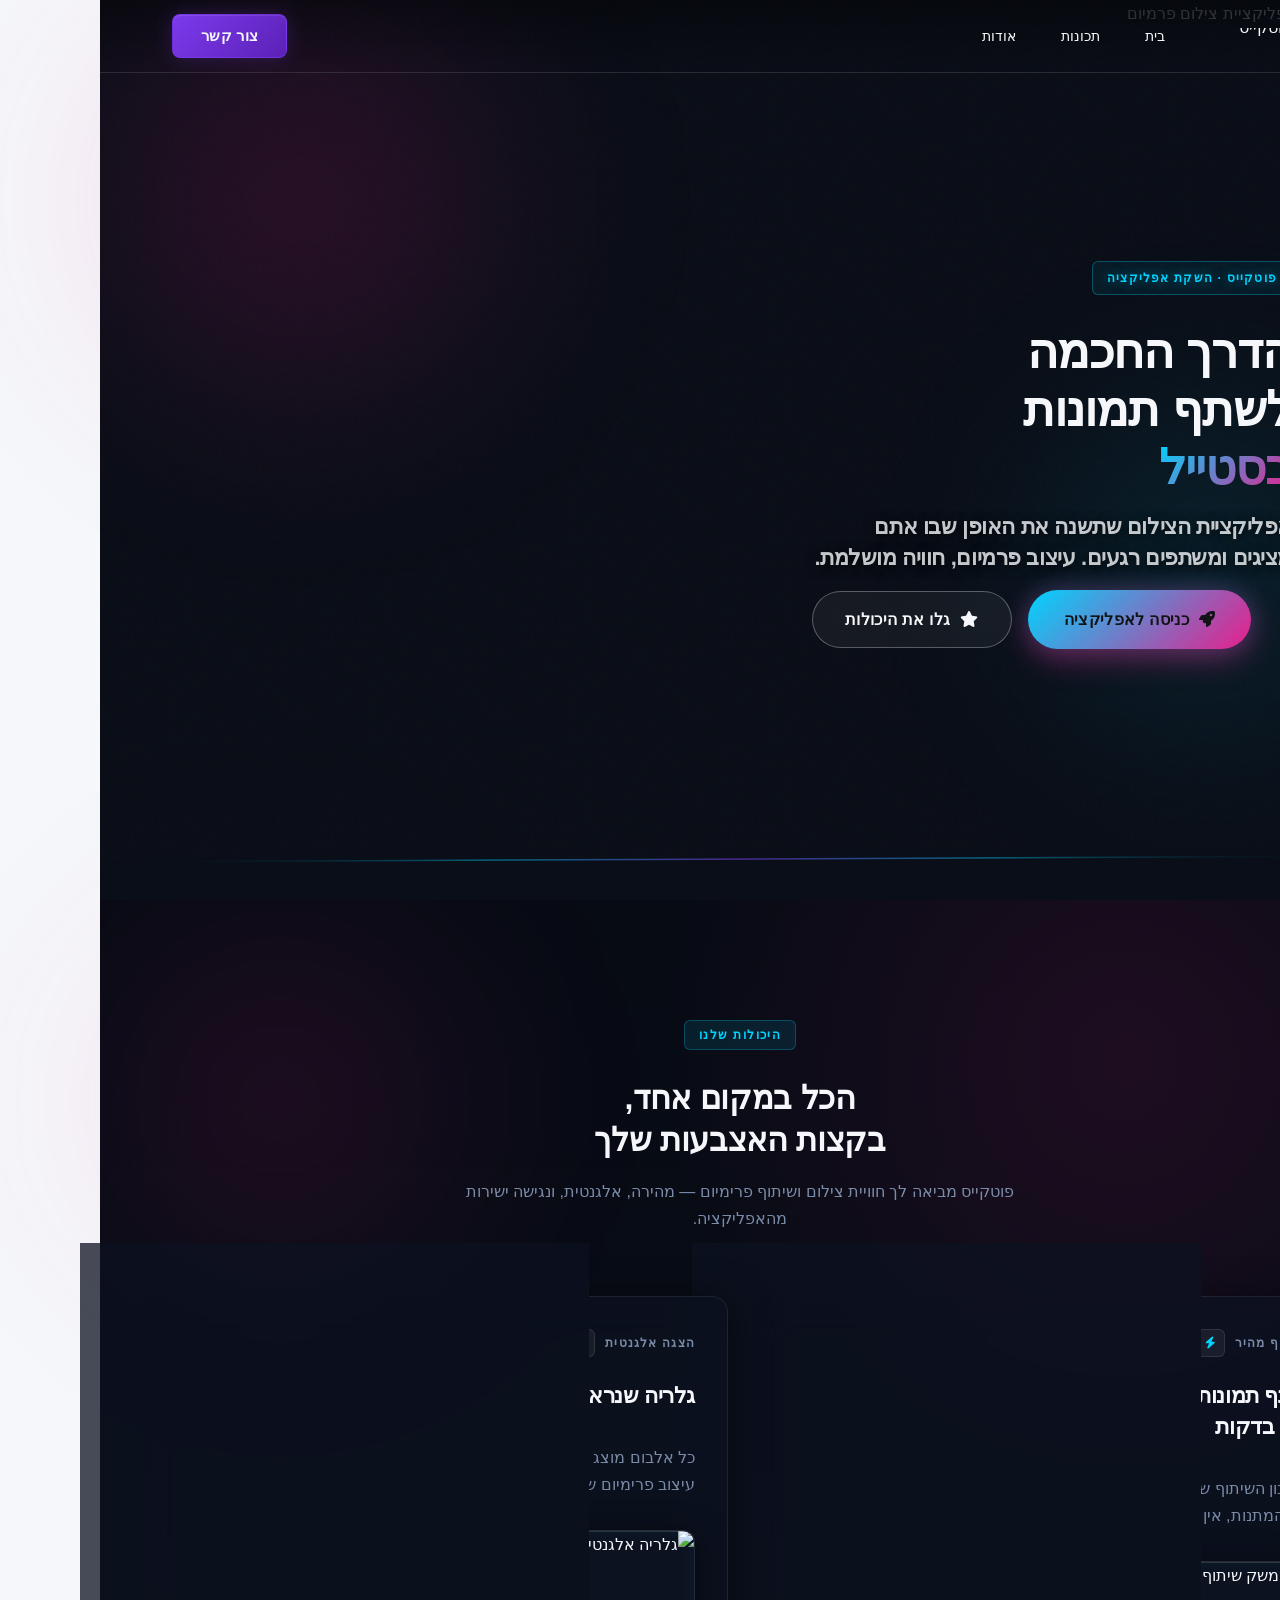
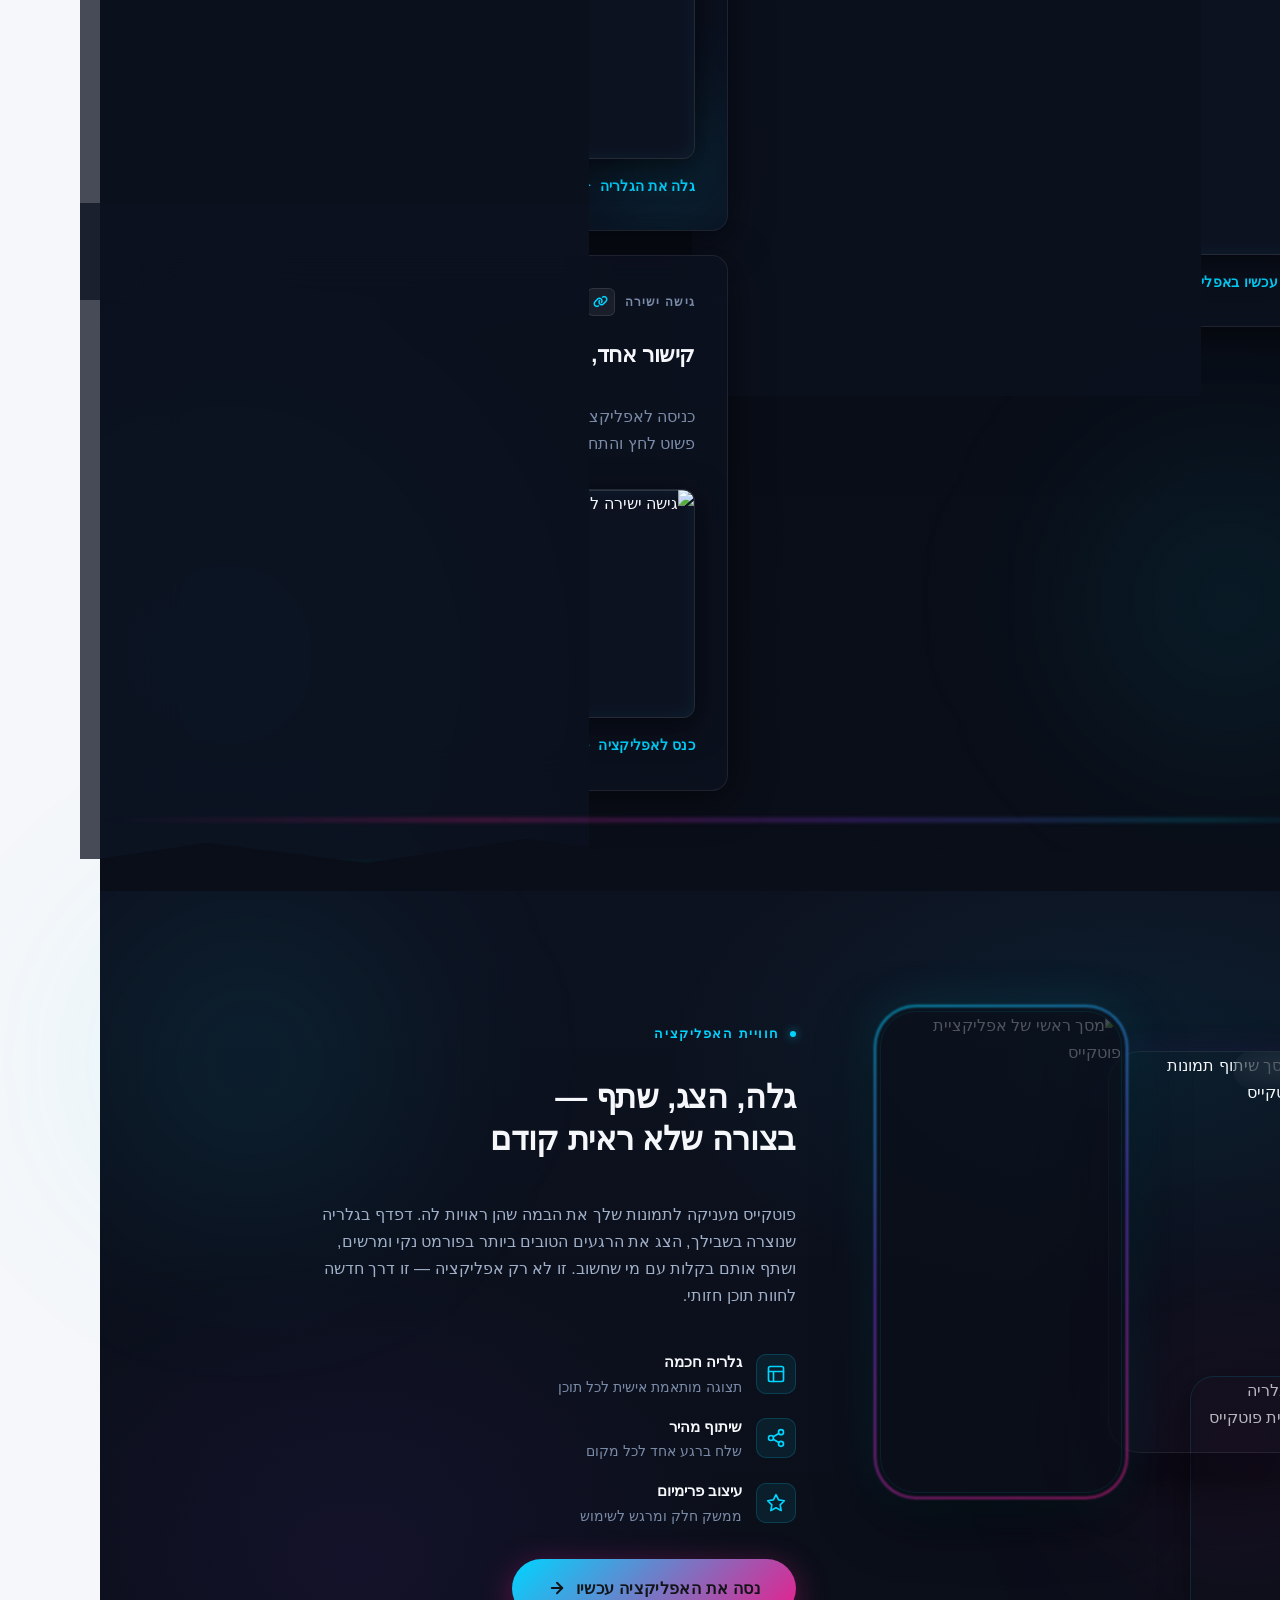
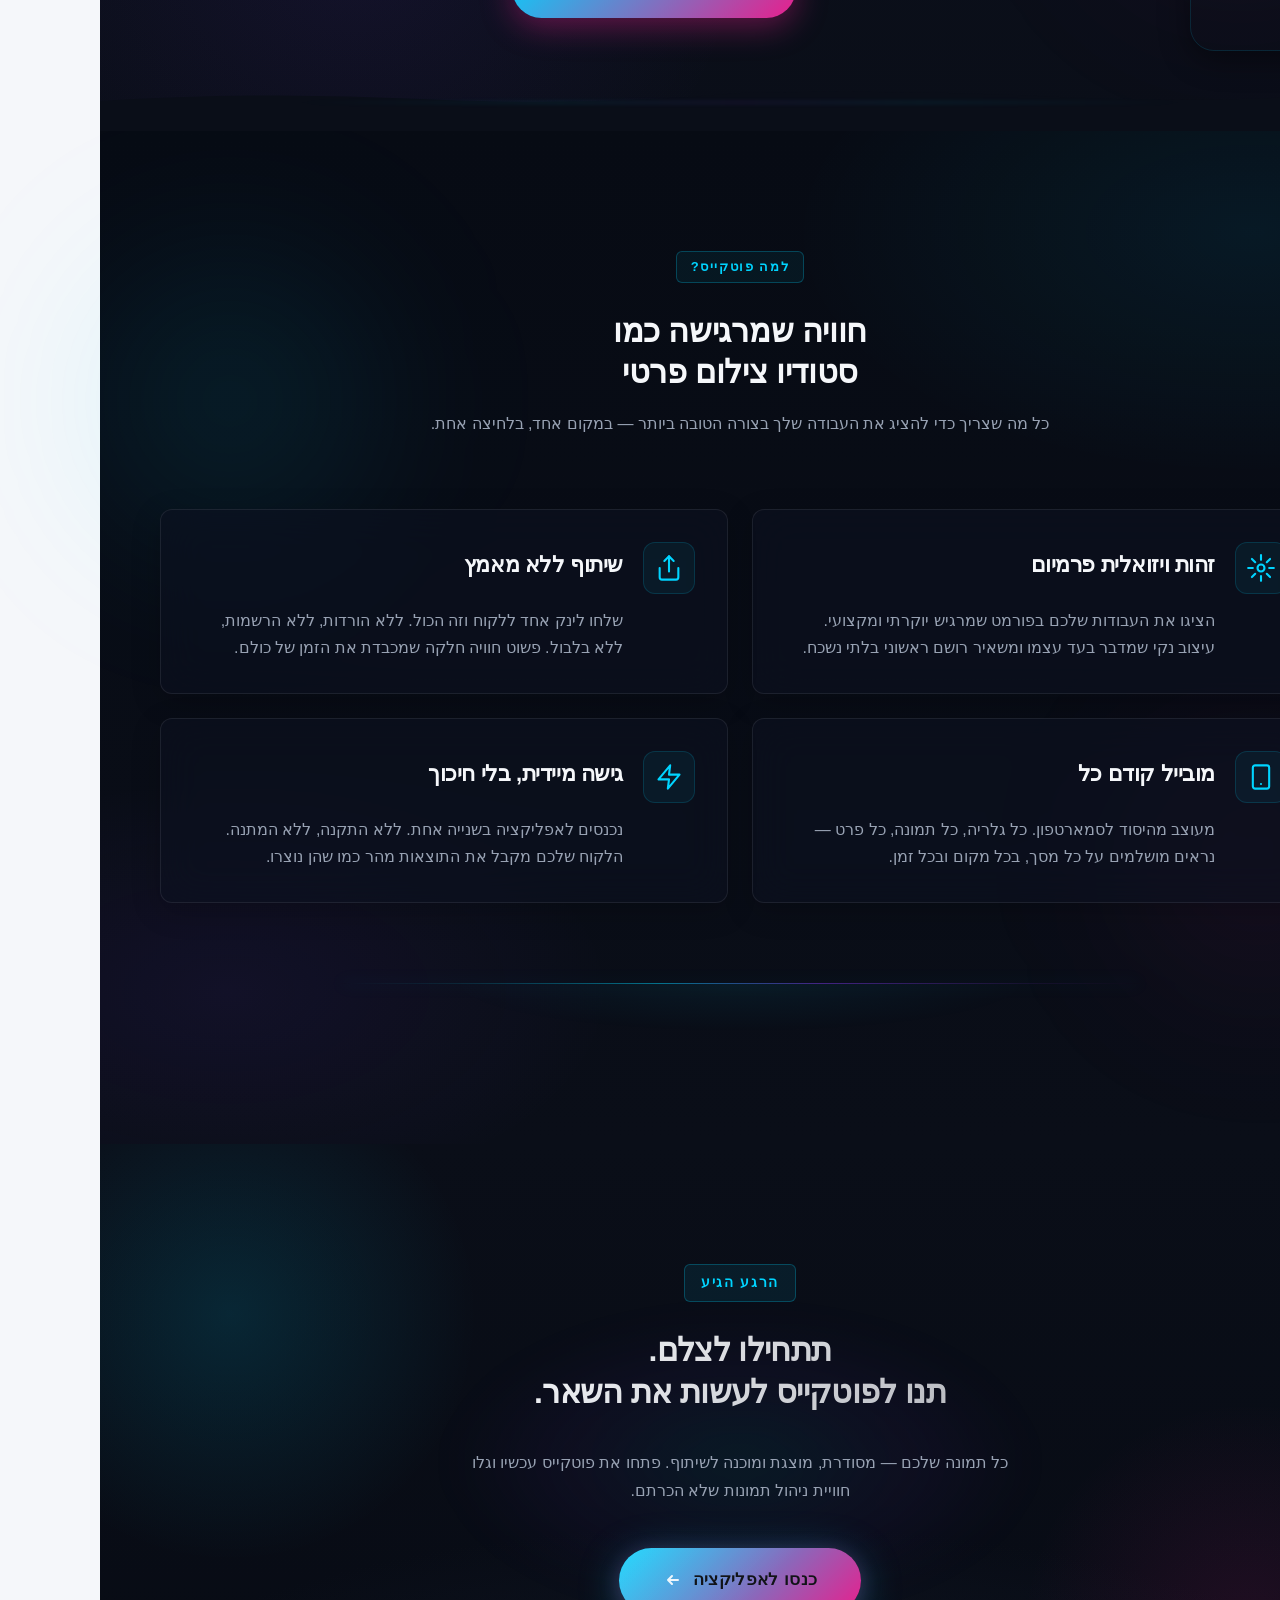
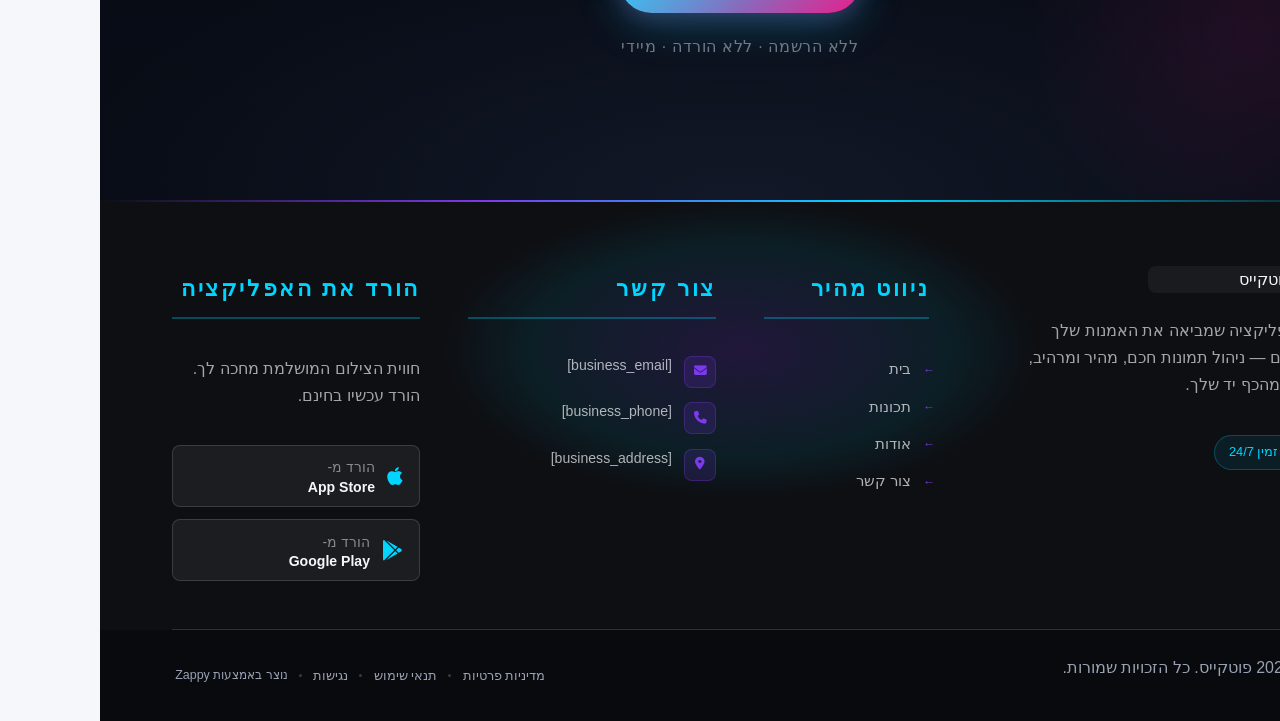
==== public/index.html @ 6f57d6d8 "Background sync: Progressive GitHub Sync" ====
<!doctype html><html dir="rtl" lang="he"><head><meta charset="UTF-8"><meta content="width=device-width,initial-scale=1" name="viewport"><meta content="index, follow" name="robots"><title>mobile application developer — פוטקייס</title><meta content="פוטקייס מובילה את עולם פיתוח אפליקציות מובייל עם פתרונות חדשניים. שירותי פיתוח אפליקציות מקצועיים שיהפכו את החזון שלך למציאות דיגיטלית. נסה עכשיו!" name="description"><meta content="mobile application developer, פיתוח אפליקציות מובייל, שירותי פיתוח אפליקציות, אפליקציה חדשנית" name="keywords"><link href="/assets/favicon.ico" rel="icon" type="image/x-icon"><link href="/assets/favicon-16x16.png" rel="icon" type="image/png" sizes="16x16"><link href="/assets/favicon-32x32.png" rel="icon" type="image/png" sizes="32x32"><link href="/assets/favicon-48x48.png" rel="icon" type="image/png" sizes="48x48"><link href="/assets/favicon-192x192.png" rel="icon" type="image/png" sizes="192x192"><link href="/assets/favicon-512x512.png" rel="icon" type="image/png" sizes="512x512"><link href="/assets/apple-touch-icon.png" rel="apple-touch-icon"><script>!function(){"use strict";var t="604b4be8-721a-44f7-8a83-e5d442569fa3",e="https://api.zappy5.com/api/analytics/track",a=18e5,n=2592e6,o=!0,i=!0,r=!0;var s=function(){var e="zappy_visitor_"+t,a=null;try{if(a=localStorage.getItem(e)){var o=JSON.parse(a),i=Date.now();if(i-o.created<n)return o.lastSeen=i,localStorage.setItem(e,JSON.stringify(o)),o.id}}catch(t){console.warn("Zappy Analytics: LocalStorage not available")}var r="zv_"+Date.now()+"_"+Math.random().toString(36).substr(2,9);try{localStorage.setItem(e,JSON.stringify({id:r,created:Date.now(),lastSeen:Date.now()}))}catch(t){}return r}(),c=function(){var e="zappy_session_"+t,n=null;try{if(n=sessionStorage.getItem(e)){var o=JSON.parse(n),i=Date.now();if(i-o.timestamp<a)return o.timestamp=i,sessionStorage.setItem(e,JSON.stringify(o)),o.id}}catch(t){console.warn("Zappy Analytics: SessionStorage not available")}var r="zs_"+Date.now()+"_"+Math.random().toString(36).substr(2,9);try{sessionStorage.setItem(e,JSON.stringify({id:r,timestamp:Date.now()}))}catch(t){}return r}();function l(a,n){n=n||{};var o={website_id:t,event_type:a,page_path:window.location.pathname,referrer:document.referrer||"direct",visitor_id:s,session_id:c,metadata:n};if(navigator.sendBeacon){var i=new Blob([JSON.stringify(o)],{type:"application/json"});navigator.sendBeacon(e,i)}else fetch(e,{method:"POST",headers:{"Content-Type":"application/json"},body:JSON.stringify(o),keepalive:!0}).catch(function(t){console.warn("Zappy Analytics: Failed to track event",t)})}o&&l("pageview",{title:document.title,url:window.location.href}),i&&document.addEventListener("click",function(t){var e=t.target;if("BUTTON"===e.tagName||e.closest("button")){var a="BUTTON"===e.tagName?e:e.closest("button");l("click",{element:"button",text:a.textContent.trim().substring(0,100),id:a.id||null,class:a.className||null})}else if("A"===e.tagName||e.closest("a")){var n="A"===e.tagName?e:e.closest("a");l("navigation",{element:"link",text:n.textContent.trim().substring(0,100),href:n.href,external:n.hostname!==window.location.hostname})}},!0),r&&document.addEventListener("submit",function(t){var e=t.target;l("form_submit",{form_id:e.id||null,form_name:e.name||null,form_action:e.action||null,form_method:e.method||"GET"})},!0);var d=Date.now();window.addEventListener("beforeunload",function(){l("page_unload",{time_on_page:Math.floor((Date.now()-d)/1e3),page_path:window.location.pathname})}),window.zappyAnalytics={track:l,getVisitorId:function(){return s},getSessionId:function(){return c}}}()</script><meta content="mobile application developer — פוטקייס" property="og:title"><meta content="פוטקייס מובילה את עולם פיתוח אפליקציות מובייל עם פתרונות חדשניים. שירותי פיתוח אפליקציות מקצועיים שיהפכו את החזון שלך למציאות דיגיטלית. נסה עכשיו!" property="og:description"><meta content="summary_large_image" name="twitter:card"><meta content="mobile application developer — פוטקייס" name="twitter:title"><meta content="פוטקייס מובילה את עולם פיתוח אפליקציות מובייל עם פתרונות חדשניים. שירותי פיתוח אפליקציות מקצועיים שיהפכו את החזון שלך למציאות דיגיטלית. נסה עכשיו!" name="twitter:description"><meta content="website" property="og:type"><meta content="he_IL" property="og:locale"><link href="https://cdnjs.cloudflare.com/ajax/libs/font-awesome/6.4.0/css/all.min.css" rel="stylesheet"><style>.skip-link{position:absolute;top:0;left:0;transform:translateY(-200%);padding:12px 18px;background:var(--bg-dark,#1a1a1a);color:var(--text-light,#fff);font-weight:600;border-radius:0 0 8px 0;z-index:10000}.skip-link:focus{transform:none;outline:2px solid var(--ring,#fff);outline-offset:2px}:focus-visible{outline:2px solid var(--ring,currentColor);outline-offset:3px}</style><link href="/assets/favicon.ico" rel="icon" type="image/x-icon"><link href="/assets/favicon-16x16.png" rel="icon" type="image/png" sizes="16x16"><link href="/assets/favicon-32x32.png" rel="icon" type="image/png" sizes="32x32"><link href="/assets/favicon-48x48.png" rel="icon" type="image/png" sizes="48x48"><link href="/assets/favicon-192x192.png" rel="icon" type="image/png" sizes="192x192"><link href="/assets/favicon-512x512.png" rel="icon" type="image/png" sizes="512x512"><link href="/assets/apple-touch-icon.png" rel="apple-touch-icon"><link href="https://cdn.jsdelivr.net/npm/vanilla-cookieconsent@3/dist/cookieconsent.css" rel="stylesheet"><script src="https://cdn.jsdelivr.net/npm/vanilla-cookieconsent@3/dist/cookieconsent.umd.js"></script><script src="https://cdn.jsdelivr.net/gh/mickidum/acc_toolbar/acctoolbar/acctoolbar.min.js"></script><link href="/styles.css" rel="stylesheet"><style id="zappy-dropdown-submenu-styles">#navMenu li:has(.sub-menu),.nav-menu li:has(.sub-menu),.navbar li:has(.sub-menu),nav li:has(.sub-menu){position:relative}#navMenu .sub-menu,.nav-menu .sub-menu,.navbar .sub-menu,nav .sub-menu{display:block!important;position:absolute!important;top:100%;left:0;min-width:220px;background:#fff;border-radius:8px;box-shadow:0 8px 25px rgba(0,0,0,.15);padding:8px 0;opacity:0;visibility:hidden;transform:translateY(10px);transition:all .3s ease;z-index:1000;list-style:none;pointer-events:none}#navMenu li:hover>.sub-menu,.nav-menu li:hover>.sub-menu,.navbar li:hover>.sub-menu,nav li:hover>.sub-menu{opacity:1!important;visibility:visible!important;transform:translateY(0)!important;pointer-events:auto!important}.sub-menu li{list-style:none;margin:0;padding:0}.sub-menu a{display:block!important;padding:10px 16px!important;color:var(--text-dark,#333)!important;font-weight:500;text-decoration:none;white-space:nowrap;transition:background-color .2s}.sub-menu .zappy-nav-child>a{padding-left:28px!important;font-size:.9em!important;opacity:.85!important}[dir=rtl] .sub-menu .zappy-nav-child>a,html[lang=ar] .sub-menu .zappy-nav-child>a,html[lang=he] .sub-menu .zappy-nav-child>a{padding-left:10px!important;padding-right:28px!important}.sub-menu .zappy-nav-parent>a{font-weight:600!important}.sub-menu a:hover{background-color:#f5f5f5}[dir=rtl] .nav-menu .sub-menu,[dir=rtl] .navbar .sub-menu,[dir=rtl] nav .sub-menu,html[lang=ar] .nav-menu .sub-menu,html[lang=ar] .navbar .sub-menu,html[lang=ar] nav .sub-menu,html[lang=he] .nav-menu .sub-menu,html[lang=he] .navbar .sub-menu,html[lang=he] nav .sub-menu{left:auto!important;right:0!important}.sub-menu:empty,.sub-menu:not(:has(li)):not(:has(> a)),.sub-menu:not(:has(li:not(.zappy-hidden-menu-item))):not(:has(> a)){display:none!important;opacity:0!important;visibility:hidden!important;pointer-events:none!important}li:has(.menu-group-title):hover>.sub-menu{opacity:1!important;visibility:visible!important;transform:translateY(0)!important;pointer-events:auto!important}#navMenu>li>.menu-group-title,.nav-menu>li>.menu-group-title{display:inline-block;padding:.5rem 1rem;cursor:default;user-select:none}@media (max-width:768px){#navMenu .sub-menu,.nav-menu .sub-menu,.navbar .sub-menu,nav .sub-menu{position:static!important;transform:none!important;box-shadow:none!important;background:0 0!important;max-height:0;overflow:hidden;opacity:0;visibility:hidden;transition:max-height .3s ease,opacity .3s ease;padding:0!important;border-radius:0!important}#navMenu .sub-menu.mobile-expanded,.nav-menu .sub-menu.mobile-expanded,.navbar .sub-menu.mobile-expanded{max-height:none!important;overflow-y:visible!important;opacity:1!important;visibility:visible!important;padding:8px 0 8px 16px!important}[dir=rtl] .sub-menu.mobile-expanded,html[lang=he] .sub-menu.mobile-expanded{padding:8px 16px 8px 0!important}#navMenu li:hover>.sub-menu,.nav-menu li:hover>.sub-menu,.navbar li:hover>.sub-menu,nav li:hover>.sub-menu{opacity:0;visibility:hidden;pointer-events:none}#navMenu li>.sub-menu.mobile-expanded,.nav-menu li>.sub-menu.mobile-expanded,.navbar li>.sub-menu.mobile-expanded,nav li>.sub-menu.mobile-expanded{opacity:1!important;visibility:visible!important;pointer-events:auto!important}#navMenu li:has(.sub-menu),.nav-menu li:has(.sub-menu),.navbar li:has(.sub-menu),nav li:has(.sub-menu){display:flex!important;flex-wrap:wrap!important;align-items:center!important;position:relative!important;min-height:44px!important}#navMenu li:has(.sub-menu)>a,.nav-menu li:has(.sub-menu)>a,.navbar li:has(.sub-menu)>a,nav li:has(.sub-menu)>a{flex:1!important;min-width:0!important}#navMenu li:has(.sub-menu)>.menu-group-title,.nav-menu li:has(.sub-menu)>.menu-group-title,.navbar li:has(.sub-menu)>.menu-group-title,nav li:has(.sub-menu)>.menu-group-title{flex:1!important;min-width:0!important;padding:0!important;line-height:inherit!important}#navMenu li:has(.sub-menu)>.sub-menu,.nav-menu li:has(.sub-menu)>.sub-menu,.navbar li:has(.sub-menu)>.sub-menu,nav li:has(.sub-menu)>.sub-menu{flex-basis:100%!important;width:100%!important}#navMenu li:has(.sub-menu)>a [class*=arrow],#navMenu li:has(.sub-menu)>a [class*=chevron],.nav-menu li:has(.sub-menu)>a .fa-angle-down,.nav-menu li:has(.sub-menu)>a .fa-chevron-down,.nav-menu li:has(.sub-menu)>a [class*=arrow],.nav-menu li:has(.sub-menu)>a [class*=chevron],nav li:has(.sub-menu)>a [class*=arrow],nav li:has(.sub-menu)>a [class*=chevron]{display:none!important;visibility:hidden!important}.mobile-submenu-toggle{display:flex!important;align-items:center!important;justify-content:center!important;width:44px!important;height:auto!important;background:0 0!important;border:none!important;cursor:pointer!important;color:var(--text-light)!important;position:static!important;flex-shrink:0!important;align-self:stretch!important;z-index:2!important;padding:0!important;margin:0!important}.mobile-submenu-toggle::after{content:''!important;width:0!important;height:0!important;border-left:6px solid transparent!important;border-right:6px solid transparent!important;border-top:7px solid currentColor!important;transition:transform .3s ease!important}.mobile-submenu-toggle.expanded::after{transform:rotate(180deg)!important}.sub-menu a{padding:10px 0!important;display:block!important;color:var(--text-light)!important;white-space:normal!important}.sub-menu .zappy-nav-child>a{padding-left:28px!important;font-size:.9em!important;opacity:.85!important}[dir=rtl] .sub-menu .zappy-nav-child>a,html[lang=ar] .sub-menu .zappy-nav-child>a,html[lang=he] .sub-menu .zappy-nav-child>a{padding-left:0!important;padding-right:28px!important}.sub-menu .zappy-nav-parent>a{font-weight:600!important}#navMenu.active,.nav-menu.active{max-width:100vw!important;overflow-x:hidden!important;box-sizing:border-box!important}.navbar .sub-menu li a,.zappy-products-dropdown .sub-menu a,nav.navbar .sub-menu li a{color:var(--text-light)!important}}@media (min-width:769px){.mobile-submenu-toggle{display:none!important}}</style><style id="zappy-widget-visibility">html[dir=rtl] .whatsapp-float{right:20px!important;left:auto!important}html:not([dir]) .whatsapp-float,html[dir=ltr] .whatsapp-float{left:20px!important;right:auto!important}html[dir=rtl] #mic-access-tool-general-button,html[dir=rtl] #mic-init-access-tool #mic-access-tool-general-button,html[dir=rtl] #mic-init-access-tool .mic-access-tool-general-button,html[dir=rtl] ._access-icon,html[dir=rtl] .mic-access-tool-general-button{left:20px!important;right:auto!important}html:not([dir]) #mic-access-tool-general-button,html:not([dir]) #mic-init-access-tool #mic-access-tool-general-button,html:not([dir]) #mic-init-access-tool .mic-access-tool-general-button,html:not([dir]) ._access-icon,html:not([dir]) .mic-access-tool-general-button,html[dir=ltr] #mic-access-tool-general-button,html[dir=ltr] #mic-init-access-tool #mic-access-tool-general-button,html[dir=ltr] #mic-init-access-tool .mic-access-tool-general-button,html[dir=ltr] ._access-icon,html[dir=ltr] .mic-access-tool-general-button{right:20px!important;left:auto!important}@media (max-width:768px){.whatsapp-float{display:flex!important}}@media (min-width:769px){.whatsapp-float{display:flex!important}}@media (max-width:768px){#mic-access-tool-general-button,#mic-init-access-tool #mic-access-tool-general-button,#mic-init-access-tool .mic-access-tool-general-button,._access-icon,.mic-access-tool-general-button{display:flex!important;visibility:visible!important;opacity:1!important;pointer-events:auto!important}#mic-access-tool-box.opened-mic-access-tool,#mic-init-access-tool #mic-access-tool-box.opened-mic-access-tool,.mic-access-tool-box.opened-mic-access-tool{visibility:visible!important;opacity:1!important;pointer-events:auto!important}}@media (min-width:769px){#mic-access-tool-general-button,#mic-init-access-tool #mic-access-tool-general-button,#mic-init-access-tool .mic-access-tool-general-button,._access-icon,.mic-access-tool-general-button{display:flex!important;visibility:visible!important;opacity:1!important;pointer-events:auto!important}#mic-access-tool-box.opened-mic-access-tool,#mic-init-access-tool #mic-access-tool-box.opened-mic-access-tool,.mic-access-tool-box.opened-mic-access-tool{visibility:visible!important;opacity:1!important;pointer-events:auto!important}}</style></head><body><a href="#main" class="skip-link">דלג לתוכן הראשי</a><nav class="navbar" dir="rtl"><button aria-label="Menu" class="mobile-toggle" id="mobileToggle"><svg viewBox="0 0 24 24" fill="none" height="24" width="24" class="hamburger-icon"><path d="M3 12h18M3 6h18M3 18h18" stroke="currentColor" stroke-linecap="round" stroke-width="2"></path></svg> <svg viewBox="0 0 24 24" fill="none" height="24" width="24" class="close-icon" style="display:none"><path d="M18 6L6 18M6 6l12 12" stroke="currentColor" stroke-linecap="round" stroke-width="2"></path></svg></button> <button aria-label="Call" class="phone-header-btn" data-phone=""><svg viewBox="0 0 24 24" fill="currentColor" height="20" width="20"><path d="M22 16.92v3a2 2 0 0 1-2.18 2 19.79 19.79 0 0 1-8.63-3.07 19.5 19.5 0 0 1-6-6 19.79 19.79 0 0 1-3.07-8.67A2 2 0 0 1 4.11 2h3a2 2 0 0 1 2 1.72 12.84 12.84 0 0 0 .7 2.81 2 2 0 0 1-.45 2.11L8.09 9.91a16 16 0 0 0 6 6l1.27-1.27a2 2 0 0 1 2.11-.45 12.84 12.84 0 0 0 2.81.7A2 2 0 0 1 22 16.92z"></path></svg></button><div class="nav-container"><div class="nav-right-group"><div class="nav-brand"><a href="/" class="logo-link"><img alt="פוטקייס" src="/assets/site-----image-1.webp" class="logo"></a></div><ul class="nav-menu" id="navMenu"><li><a href="/">בית</a></li><li><a href="/features">תכונות</a></li><li><a href="/about">אודות</a></li></ul></div><div class="nav-cta-container"><a href="/contact" class="nav-cta-btn">צור קשר</a></div></div></nav><script>window.addEventListener("load",function(){const e=document.querySelector(".navbar, nav, header");if(!e)return void console.log("[Navbar] Navbar element not found");let t=document.getElementById("mobileToggle")||document.querySelector(".mobile-toggle")||document.querySelector(".hamburger")||document.querySelector(".hamburger-menu")||document.querySelector(".menu-toggle")||document.querySelector(".burger-menu")||document.querySelector('[aria-label="Menu"]')||document.querySelector('[aria-label="תפריט"]');const n=document.querySelector(".phone-header-btn"),o=window.getComputedStyle(e);let r=o.backgroundColor;if(console.log("[Navbar] Initial navbar background:",r),"transparent"===r||"rgba(0, 0, 0, 0)"===r||r.startsWith("rgba")&&r.includes(", 0)")){const e=o.backgroundImage;if(e&&"none"!==e)console.log("[Navbar] Navbar has background image/gradient, using dark text"),r="rgb(240, 240, 240)";else{const e=window.getComputedStyle(document.body).backgroundColor;console.log("[Navbar] Navbar transparent, using body background:",e),r=e}}const a=r.match(/\d+/g);if(a&&a.length>=3){const e=(.299*parseInt(a[0])+.587*parseInt(a[1])+.114*parseInt(a[2]))/255;console.log("[Navbar] Mobile button colors preserved from Claude CSS (luminance:",e.toFixed(2)+")");const o=document.createElement("style");o.id="zappy-mobile-nav-fix";document.documentElement.lang;document.documentElement.dir,o.textContent='\n        /* Hide mobile buttons on desktop, show only on mobile */\n        @media (min-width: 769px) {\n          .mobile-toggle,\n          .phone-header-btn {\n            display: none !important;\n          }\n        }\n        \n        /* Show and position mobile buttons correctly on mobile */\n        @media (max-width: 768px) {\n          .navbar,\n          nav.navbar {\n            min-height: 70px !important;\n          }\n\n          .mobile-toggle,\n          .phone-header-btn {\n            position: absolute !important;\n            top: 0 !important;\n            bottom: 0 !important;\n            margin-top: auto !important;\n            margin-bottom: auto !important;\n            transform: none !important;\n            z-index: 1001 !important;\n            display: flex !important;\n            align-items: center !important;\n            justify-content: center !important;\n            width: 36px !important;\n            height: 36px !important;\n            border-radius: 50% !important;\n            border: none !important;\n            cursor: pointer !important;\n            padding: 6px !important;\n            background: none !important;\n            color: var(--nav-text, var(--text-light)) !important;\n            touch-action: manipulation !important;\n            -webkit-tap-highlight-color: transparent !important;\n          }\n\n          html[data-zappy-site-type="ecommerce"] .phone-header-btn,\n          body[data-zappy-site-type="ecommerce"] .phone-header-btn,\n          html[data-zappy-site-type="ecommerce"] header .phone-header-btn,\n          html[data-zappy-site-type="ecommerce"] nav .phone-header-btn {\n            display: none !important;\n            visibility: hidden !important;\n            width: 0 !important;\n            height: 0 !important;\n            min-width: 0 !important;\n            overflow: hidden !important;\n          }\n          \n          /* LTR positioning (default): hamburger LEFT, phone RIGHT */\n          html:not([dir="rtl"]):not([lang="he"]):not([lang="ar"]) .mobile-toggle,\n          html[dir="ltr"] .mobile-toggle {\n            left: 12px !important;\n            right: auto !important;\n          }\n          html:not([dir="rtl"]):not([lang="he"]):not([lang="ar"]) .phone-header-btn,\n          html[dir="ltr"] .phone-header-btn {\n            right: 12px !important;\n            left: auto !important;\n          }\n          \n          /* RTL positioning: hamburger RIGHT, phone LEFT */\n          html[dir="rtl"] .mobile-toggle,\n          html[lang="he"] .mobile-toggle,\n          html[lang="ar"] .mobile-toggle {\n            right: 12px !important;\n            left: auto !important;\n          }\n          html[dir="rtl"] .phone-header-btn,\n          html[lang="he"] .phone-header-btn,\n          html[lang="ar"] .phone-header-btn {\n            left: 12px !important;\n            right: auto !important;\n          }\n          \n          /* CRITICAL: Ensure nav-container has min-height on mobile */\n          /* All children are positioned absolutely/fixed on mobile, so height:auto collapses to 0 */\n          .nav-container {\n            min-height: 70px !important;\n            position: relative !important;\n          }\n          \n          /* Ensure SVG icons are properly sized and inherit color */\n          .mobile-toggle svg,\n          .phone-header-btn svg {\n            width: 24px !important;\n            height: 24px !important;\n            /* Don\'t force display - let JavaScript control hamburger/close toggle */\n          }\n          \n          /* Reset nav-cta-container on mobile - remove desktop box-shadow/padding */\n          /* that creates a visible ghost box when CTA button is hidden */\n          .nav-cta-container {\n            box-shadow: none !important;\n            padding: 0 !important;\n          }\n          \n          /* Hide nav-cta-container entirely on mobile when there\'s no lang-switcher */\n          /* (only the CTA button is inside, and it\'s hidden on mobile) */\n          .nav-cta-container:not(:has(.lang-switcher)) {\n            display: none !important;\n          }\n          \n          /* CRITICAL: Prevent hero image fade gradient from bleeding over headline text */\n          /* The .image-fade-gradient has bottom: -30px (extends below parent) */\n          /* On mobile stacked layout, this overlaps the h1 text below the image */\n          .hero-image-column {\n            overflow: hidden !important;\n          }\n          .image-fade-gradient {\n            bottom: 0 !important;\n          }\n          \n          /* Hide desktop language switcher on mobile - hamburger menu handles it */\n          /* High specificity to override stored CSS */\n          .lang-switcher,\n          .nav-cta-container .lang-switcher,\n          .nav-container .lang-switcher,\n          .navbar .lang-switcher,\n          .navbar .nav-cta-container .lang-switcher {\n            display: none !important;\n          }\n        }\n      ';const r=document.getElementById("zappy-mobile-nav-fix");r&&r.remove(),document.head.appendChild(o),console.log("[Navbar] Critical CSS injected for mobile nav positioning");const i=window.innerWidth<=768;if(t){const e=t.querySelector(".hamburger-icon"),n=t.querySelector(".close-icon");e&&(e.style.setProperty("width","24px","important"),e.style.setProperty("height","24px","important"),e.style.setProperty("display","block","important")),n&&(n.style.setProperty("width","24px","important"),n.style.setProperty("height","24px","important"),n.style.setProperty("display","none","important")),i?(t.style.setProperty("position","absolute","important"),t.style.setProperty("top","0","important"),t.style.setProperty("bottom","0","important"),t.style.setProperty("margin-top","auto","important"),t.style.setProperty("margin-bottom","auto","important"),t.style.setProperty("transform","none","important"),t.style.setProperty("z-index","1001","important"),t.style.removeProperty("left"),t.style.removeProperty("right"),console.log("[Navbar] Mobile toggle positioning applied (mobile viewport)")):(t.style.removeProperty("position"),t.style.removeProperty("top"),t.style.removeProperty("transform"),t.style.removeProperty("z-index"),t.style.removeProperty("left"),t.style.removeProperty("right"),console.log("[Navbar] Desktop viewport - cleared mobile toggle inline positioning"))}if(n){const e=n.querySelector("svg");e&&(e.style.width="24px",e.style.height="24px",e.setAttribute("width","24"),e.setAttribute("height","24")),i?(n.style.setProperty("position","absolute","important"),n.style.setProperty("top","0","important"),n.style.setProperty("bottom","0","important"),n.style.setProperty("margin-top","auto","important"),n.style.setProperty("margin-bottom","auto","important"),n.style.setProperty("transform","none","important"),n.style.setProperty("z-index","1001","important"),n.style.removeProperty("left"),n.style.removeProperty("right"),console.log("[Navbar] Phone button positioning applied (mobile viewport)")):(n.style.removeProperty("position"),n.style.removeProperty("top"),n.style.removeProperty("transform"),n.style.removeProperty("z-index"),n.style.removeProperty("left"),n.style.removeProperty("right"),console.log("[Navbar] Desktop viewport - cleared phone button inline positioning"))}}else console.log("[Navbar] Could not parse background color:",r);t=document.getElementById("mobileToggle")||document.querySelector(".mobile-toggle")||document.querySelector(".hamburger")||document.querySelector(".hamburger-menu")||document.querySelector(".menu-toggle")||document.querySelector(".burger-menu")||document.querySelector('[aria-label="Menu"]')||document.querySelector('[aria-label="תפריט"]');const i=document.getElementById("navMenu")||document.querySelector(".nav-menu")||document.querySelector(".nav-links")||document.querySelector("nav ul:not(.submenu)");if(!t||!i)return void console.log("[Navbar] Mobile toggle or menu not found:",{toggle:!!t,menu:!!i});i.id||(i.id="navMenu"),console.log("[Navbar] Initializing mobile menu...");const l=t.cloneNode(!0);t.parentNode.replaceChild(l,t);var s=0;function p(e){var t=Date.now();t-s<300||(s=t,function(e){e.preventDefault(),e.stopPropagation();const t=l.querySelector(".hamburger-icon"),n=l.querySelector(".close-icon");i.classList.contains("active")?(i.classList.remove("active"),t&&t.style.setProperty("display","block","important"),n&&n.style.setProperty("display","none","important"),document.body.style.overflow="",console.log("[Navbar] Menu closed")):(i.classList.add("active"),t&&t.style.setProperty("display","none","important"),n&&n.style.setProperty("display","block","important"),document.body.style.overflow="hidden",console.log("[Navbar] Menu opened"))}(e))}l.addEventListener("click",p),l.addEventListener("touchend",p),i.querySelectorAll("a").forEach(function(e){e.addEventListener("click",function(){if("#"===this.getAttribute("href"))return;const e=l.querySelector(".hamburger-icon"),t=l.querySelector(".close-icon");i.classList.remove("active"),e&&e.style.setProperty("display","block","important"),t&&t.style.setProperty("display","none","important"),document.body.style.overflow="",console.log("[Navbar] Menu closed (link clicked)")})});var m=i.querySelectorAll(".dropdown-toggle");m.forEach(function(e){e.addEventListener("click",function(e){e.preventDefault(),e.stopPropagation();var t=this.closest(".nav-dropdown");t&&(t.parentNode.querySelectorAll(".nav-dropdown.open").forEach(function(e){e!==t&&e.classList.remove("open")}),t.classList.toggle("open"),console.log("[Navbar] Dropdown toggled:",t.classList.contains("open")?"open":"closed"))})}),document.addEventListener("click",function(e){e.target.closest(".nav-dropdown")||document.querySelectorAll(".nav-dropdown.open").forEach(function(e){e.classList.remove("open")})}),console.log("[Navbar] Dropdown handlers initialized for "+m.length+" dropdowns"),n&&n.addEventListener("click",function(){const e=document.querySelectorAll('a[href^="tel:"]'),t=e.length>0?e[0].getAttribute("href").replace("tel:",""):"[business_phone]";window.location.href="tel:"+t,console.log("[Navbar] Phone button clicked")}),console.log("[Navbar] Mobile menu initialized successfully")})</script><main id="main"><section class="index-hero-section" data-band-index="0" data-layout-spec="בית-hero" dir="rtl" data-hero-type="fullscreen-scrim"><div class="index-hero-bg"><img alt="פוטקייס - אפליקציית צילום פרמיום" src="/assets/site-index-hero-image-1.webp" data-context="Cinematic night photography scene for a premium mobile app launch. A dark atmospheric studio environment with dramatic lighting, glowing smartphone screens displaying beautiful photo galleries, neon cyan and violet light streaks reflecting on sleek surfaces, shallow depth of field, film grain texture, high-end editorial feel, deep shadows, bokeh light orbs in background, premium tech product photography atmosphere" data-placeholder="index-hero-image-1" height="700" loading="eager" width="1200" data-hero-bg="true" fetchpriority="high"></div><div class="index-hero-scrim" aria-hidden="true"></div><div class="index-hero-orb index-hero-orb--pink" aria-hidden="true"></div><div class="index-hero-orb index-hero-orb--cyan" aria-hidden="true"></div><div class="index-hero-grain" aria-hidden="true"></div><div class="index-hero-container"><div class="index-hero-content"><span class="index-hero-label">פוטקייס · השקת אפליקציה</span><h1 class="index-hero-h1">הדרך החכמה<br>לשתף תמונות<br><span class="index-hero-gradient-text">בסטייל</span></h1><h3 class="index-hero-subtitle">אפליקציית הצילום שתשנה את האופן שבו אתם מציגים ומשתפים רגעים. עיצוב פרמיום, חוויה מושלמת.</h3><div class="index-hero-ctas"><a href="https://app.base44.com/apps/69f72c06f3842066f5db1404/editor/preview" class="index-hero-btn-primary" target="_blank" rel="noopener noreferrer"><i class="fa-solid fa-rocket" aria-hidden="true"></i> כניסה לאפליקציה </a><a href="#features" class="index-hero-btn-secondary"><i class="fa-solid fa-star" aria-hidden="true"></i> גלו את היכולות</a></div></div></div><div class="index-hero-divider-wrapper"><svg viewBox="0 0 1200 90" aria-hidden="true" xmlns="http://www.w3.org/2000/svg" data-no-icon-edit="true" preserveAspectRatio="none"><defs><linearGradient id="heroGlowLine" x1="0%" x2="100%" y1="0%" y2="0%"><stop offset="0%" stop-color="transparent"></stop><stop offset="30%" stop-color="#00D4FF" stop-opacity="0.6"></stop><stop offset="50%" stop-color="#7C3AED" stop-opacity="0.8"></stop><stop offset="70%" stop-color="#00D4FF" stop-opacity="0.6"></stop><stop offset="100%" stop-color="transparent"></stop></linearGradient></defs><path d="M0,90 L0,52 Q200,38 400,48 T700,40 Q900,34 1200,46 L1200,90 Z" fill="#0A0E18"></path><line x1="0" x2="1200" y1="52" y2="46" opacity="0.7" stroke="url(#heroGlowLine)" stroke-width="1.5"></line></svg></div></section><section class="index-features-section" data-band-index="1" data-layout-spec="בית-features" dir="rtl"><div class="ifs-orb ifs-orb-pink" aria-hidden="true"></div><div class="ifs-orb ifs-orb-cyan" aria-hidden="true"></div><div class="ifs-container"><div class="ifs-intro"><span class="ifs-eyebrow">היכולות שלנו</span><h2 class="ifs-heading">הכל במקום אחד,<br>בקצות האצבעות שלך</h2><p class="ifs-subheading">פוטקייס מביאה לך חוויית צילום ושיתוף פרימיום — מהירה, אלגנטית, ונגישה ישירות מהאפליקציה.</p></div><div class="ifs-grid"><article class="ifs-card ifs-card-large"><div class="ifs-card-glow ifs-card-glow-pink" aria-hidden="true"></div><div class="ifs-card-inner"><div class="ifs-label-row"><span class="ifs-label">שיתוף מהיר</span> <span class="ifs-label-icon"><i class="fa-solid fa-bolt"></i></span></div><h3 class="ifs-card-title">שתף תמונות בשניות,<br>לא בדקות</h3><p class="ifs-card-desc">מנגנון השיתוף של פוטקייס מאפשר להעביר תמונות ואלבומים בלחיצה אחת. אין המתנות, אין בלבול — רק שיתוף חלק ומיידי לכל מי שחשוב לך.</p><figure class="ifs-screenshot-frame"><div class="ifs-frame-glow" aria-hidden="true"></div><img alt="ממשק שיתוף תמונות מהיר בפוטקייס" src="/assets/site-index-features-image-1.webp" data-context="Dark premium mobile app UI screenshot showing fast photo sharing interface with glowing neon accents, cyan and magenta highlights, smooth dark glassmorphism panels, and a grid of beautiful shared photos on a deep graphite background" data-placeholder="index-features-image-1" height="300" loading="lazy" width="520" decoding="async"></figure><a href="https://app.base44.com/apps/69f72c06f3842066f5db1404/editor/preview" class="ifs-cta-link" target="_blank" rel="noopener">נסה עכשיו באפליקציה <i class="fa-solid fa-arrow-left"></i></a></div></article><div class="ifs-stack"><article class="ifs-card ifs-card-small"><div class="ifs-card-glow ifs-card-glow-cyan" aria-hidden="true"></div><div class="ifs-card-inner"><div class="ifs-label-row"><span class="ifs-label">הצגה אלגנטית</span> <span class="ifs-label-icon"><i class="fa-solid fa-images"></i></span></div><h3 class="ifs-card-title">גלריה שנראית כמו תערוכה</h3><p class="ifs-card-desc">כל אלבום מוצג בפריסה קינמטית מרהיבה שמדגישה את היופי של כל תמונה. עיצוב פרימיום שמדבר בעד עצמו.</p><figure class="ifs-screenshot-frame ifs-screenshot-sm"><div class="ifs-frame-glow" aria-hidden="true"></div><img alt="גלריה אלגנטית בפוטקייס" src="/assets/site-index-features-image-2.webp" data-context="Elegant dark mobile app gallery screen showing a premium photo album layout with cinematic presentation, neon-framed image tiles on deep graphite background, violet and cyan glow accents, and luxurious spacing between photos" data-placeholder="index-features-image-2" height="200" loading="lazy" width="460" decoding="async"></figure><a href="https://app.base44.com/apps/69f72c06f3842066f5db1404/editor/preview" class="ifs-cta-link" target="_blank" rel="noopener">גלה את הגלריה <i class="fa-solid fa-arrow-left"></i></a></div></article><article class="ifs-card ifs-card-small"><div class="ifs-card-glow ifs-card-glow-violet" aria-hidden="true"></div><div class="ifs-card-inner"><div class="ifs-label-row"><span class="ifs-label">גישה ישירה</span> <span class="ifs-label-icon"><i class="fa-solid fa-link"></i></span></div><h3 class="ifs-card-title">קישור אחד, כל העולם שלך</h3><p class="ifs-card-desc">כניסה לאפליקציה דרך קישור ישיר — ללא הורדות, ללא הרשמות מסורבלות. פשוט לחץ והתחל לעבוד עם פוטקייס עכשיו.</p><figure class="ifs-screenshot-frame ifs-screenshot-sm"><div class="ifs-frame-glow" aria-hidden="true"></div><img alt="גישה ישירה לאפליקציית פוטקייס" src="/assets/site-index-features-image-3.webp" data-context="Dark premium mobile app onboarding screen showing simple direct link access with a glowing CTA button, neon cyan outline, clean minimal UI on deep dark background, and a single prominent entry point for the app" data-placeholder="index-features-image-3" height="200" loading="lazy" width="460" decoding="async"></figure><a href="https://app.base44.com/apps/69f72c06f3842066f5db1404/editor/preview" class="ifs-cta-link" target="_blank" rel="noopener">כנס לאפליקציה <i class="fa-solid fa-arrow-left"></i></a></div></article></div></div></div><div class="ifs-divider-wrapper"><div class="ifs-glow-seam" aria-hidden="true"></div><svg viewBox="0 0 1440 80" aria-hidden="true" xmlns="http://www.w3.org/2000/svg" data-no-icon-edit="true" preserveAspectRatio="none"><path d="M0,80 L0,48 L120,32 L300,52 L480,28 L660,50 L840,26 L1020,46 L1200,30 L1440,44 L1440,80 Z" fill="#0A0E18"></path></svg></div></section><section class="index-showcase-section" data-band-index="2" data-layout-spec="בית-showcase" dir="rtl"><div class="showcase-orb showcase-orb--cyan" aria-hidden="true"></div><div class="showcase-orb showcase-orb--pink" aria-hidden="true"></div><div class="showcase-container"><div class="showcase-visual" aria-hidden="false"><div class="showcase-backplate"><img alt="תצוגת גלריה באפליקציית פוטקייס" src="/assets/site-index-showcase-image-3.webp" data-context="Fotcase mobile app screenshot showing a photo gallery grid view with darkened thumbnails and cyan neon edge glow, on a dark background, premium tech aesthetic" data-placeholder="index-showcase-image-3" height="380" loading="lazy" width="220" decoding="async" class="showcase-phone showcase-phone--back"></div><div class="showcase-phone-wrap showcase-phone-wrap--secondary"><div class="showcase-phone-frame"><img alt="מסך שיתוף תמונות בפוטקייס" src="/assets/site-index-showcase-image-2.webp" data-context="Fotcase app on a modern smartphone showing a photo sharing screen with elegant dark UI, neon cyan accent highlights, and a curated photo collection, realistic phone mockup on dark background" data-placeholder="index-showcase-image-2" height="520" loading="lazy" width="260" decoding="async" class="showcase-phone showcase-phone--secondary"></div></div><div class="showcase-phone-wrap showcase-phone-wrap--primary"><div class="showcase-phone-frame showcase-phone-frame--primary"><img alt="מסך ראשי של אפליקציית פוטקייס" src="/assets/site-index-showcase-image-1.webp" data-context="Fotcase mobile app main screen showing a beautifully curated photo portfolio with darkened image thumbnails, cyan neon glow edges, elegant dark UI, presented on a premium smartphone mockup with glowing neon border frame, cinematic product photography style" data-placeholder="index-showcase-image-1" height="600" loading="lazy" width="300" decoding="async" class="showcase-phone showcase-phone--primary"></div><div class="showcase-neon-border" aria-hidden="true"></div></div><div class="showcase-badge" aria-hidden="true"><span class="showcase-badge-dot"></span> <span class="showcase-badge-text">חי עכשיו</span></div></div><div class="showcase-content"><div class="showcase-eyebrow"><span class="showcase-eyebrow-dot"></span> <span>חוויית האפליקציה</span></div><h2 class="showcase-heading">גלה, הצג, שתף —<br>בצורה שלא ראית קודם</h2><p class="showcase-body">פוטקייס מעניקה לתמונות שלך את הבמה שהן ראויות לה. דפדף בגלריה שנוצרה בשבילך, הצג את הרגעים הטובים ביותר בפורמט נקי ומרשים, ושתף אותם בקלות עם מי שחשוב. זו לא רק אפליקציה — זו דרך חדשה לחוות תוכן חזותי.</p><div class="showcase-features"><div class="showcase-feature-item"><div class="showcase-feature-icon"><svg viewBox="0 0 24 24" fill="none" height="20" width="20" stroke="currentColor" stroke-linecap="round" stroke-linejoin="round" stroke-width="2" data-element-type="icon" data-icon-type="svg"><rect height="18" rx="2" width="18" x="3" y="3"></rect><path d="M3 9h18M9 21V9"></path></svg></div><div class="showcase-feature-text"><strong>גלריה חכמה</strong> <span>תצוגה מותאמת אישית לכל תוכן</span></div></div><div class="showcase-feature-item"><div class="showcase-feature-icon"><svg viewBox="0 0 24 24" fill="none" height="20" width="20" stroke="currentColor" stroke-linecap="round" stroke-linejoin="round" stroke-width="2" data-element-type="icon" data-icon-type="svg"><circle cx="18" cy="5" r="3"></circle><circle cx="6" cy="12" r="3"></circle><circle cx="18" cy="19" r="3"></circle><line x1="8.59" x2="15.42" y1="13.51" y2="17.49"></line><line x1="15.41" x2="8.59" y1="6.51" y2="10.49"></line></svg></div><div class="showcase-feature-text"><strong>שיתוף מהיר</strong> <span>שלח ברגע אחד לכל מקום</span></div></div><div class="showcase-feature-item"><div class="showcase-feature-icon"><svg viewBox="0 0 24 24" fill="none" height="20" width="20" stroke="currentColor" stroke-linecap="round" stroke-linejoin="round" stroke-width="2" data-element-type="icon" data-icon-type="svg"><polygon points="12 2 15.09 8.26 22 9.27 17 14.14 18.18 21.02 12 17.77 5.82 21.02 7 14.14 2 9.27 8.91 8.26 12 2"></polygon></svg></div><div class="showcase-feature-text"><strong>עיצוב פרימיום</strong> <span>ממשק חלק ומרגש לשימוש</span></div></div></div><div class="showcase-cta-wrap"><a href="https://app.base44.com/apps/69f72c06f3842066f5db1404/editor/preview" class="btn-primary showcase-cta" target="_blank" rel="noopener noreferrer"><span>נסה את האפליקציה עכשיו</span> <svg viewBox="0 0 24 24" fill="none" height="18" width="18" stroke="currentColor" stroke-linecap="round" stroke-linejoin="round" stroke-width="2.5" aria-hidden="true"><line x1="19" x2="5" y1="12" y2="12"></line><polyline points="12 5 5 12 12 19"></polyline></svg></a></div></div></div><div class="showcase-divider-wrapper"><div class="showcase-divider-glow" aria-hidden="true"></div><svg viewBox="0 0 1200 60" aria-hidden="true" xmlns="http://www.w3.org/2000/svg" data-no-icon-edit="true" preserveAspectRatio="none"><path d="M0,60 L0,30 Q150,20 300,28 T600,22 Q750,18 900,26 T1200,20 L1200,60 Z" fill="#0A0E18"></path></svg></div></section><section class="index-benefits-section" data-band-index="3" data-layout-spec="בית-benefits" dir="rtl"><div class="benefits-orb benefits-orb-cyan" aria-hidden="true"></div><div class="benefits-orb benefits-orb-pink" aria-hidden="true"></div><div class="benefits-container"><div class="benefits-header"><span class="benefits-label">למה פוטקייס?</span><h2 class="benefits-title">חוויה שמרגישה כמו<br>סטודיו צילום פרטי</h2><p class="benefits-subtitle">כל מה שצריך כדי להציג את העבודה שלך בצורה הטובה ביותר — במקום אחד, בלחיצה אחת.</p></div><div class="benefits-grid"><article class="benefit-card"><div class="benefit-icon-wrap"><svg viewBox="0 0 24 24" fill="none" height="28" width="28" stroke="currentColor" stroke-linecap="round" stroke-linejoin="round" stroke-width="1.8" data-element-type="icon" data-icon-type="svg" aria-hidden="true" xmlns="http://www.w3.org/2000/svg"><circle cx="12" cy="12" r="3"></circle><path d="M12 1v4M12 19v4M4.22 4.22l2.83 2.83M16.95 16.95l2.83 2.83M1 12h4M19 12h4M4.22 19.78l2.83-2.83M16.95 7.05l2.83-2.83"></path></svg></div><div class="benefit-content"><h3 class="benefit-title">זהות ויזואלית פרמיום</h3><p class="benefit-desc">הציגו את העבודות שלכם בפורמט שמרגיש יוקרתי ומקצועי. עיצוב נקי שמדבר בעד עצמו ומשאיר רושם ראשוני בלתי נשכח.</p></div></article><article class="benefit-card"><div class="benefit-icon-wrap"><svg viewBox="0 0 24 24" fill="none" height="28" width="28" stroke="currentColor" stroke-linecap="round" stroke-linejoin="round" stroke-width="1.8" data-element-type="icon" data-icon-type="svg" aria-hidden="true" xmlns="http://www.w3.org/2000/svg"><path d="M4 12v8a2 2 0 0 0 2 2h12a2 2 0 0 0 2-2v-8"></path><polyline points="16 6 12 2 8 6"></polyline><line x1="12" x2="12" y1="2" y2="15"></line></svg></div><div class="benefit-content"><h3 class="benefit-title">שיתוף ללא מאמץ</h3><p class="benefit-desc">שלחו לינק אחד ללקוח וזה הכול. ללא הורדות, ללא הרשמות, ללא בלבול. פשוט חוויה חלקה שמכבדת את הזמן של כולם.</p></div></article><article class="benefit-card"><div class="benefit-icon-wrap"><svg viewBox="0 0 24 24" fill="none" height="28" width="28" stroke="currentColor" stroke-linecap="round" stroke-linejoin="round" stroke-width="1.8" data-element-type="icon" data-icon-type="svg" aria-hidden="true" xmlns="http://www.w3.org/2000/svg"><rect height="20" rx="2" width="14" x="5" y="2" ry="2"></rect><line x1="12" x2="12.01" y1="18" y2="18"></line></svg></div><div class="benefit-content"><h3 class="benefit-title">מובייל קודם כל</h3><p class="benefit-desc">מעוצב מהיסוד לסמארטפון. כל גלריה, כל תמונה, כל פרט — נראים מושלמים על כל מסך, בכל מקום ובכל זמן.</p></div></article><article class="benefit-card"><div class="benefit-icon-wrap"><svg viewBox="0 0 24 24" fill="none" height="28" width="28" stroke="currentColor" stroke-linecap="round" stroke-linejoin="round" stroke-width="1.8" data-element-type="icon" data-icon-type="svg" aria-hidden="true" xmlns="http://www.w3.org/2000/svg"><polygon points="13 2 3 14 12 14 11 22 21 10 12 10 13 2"></polygon></svg></div><div class="benefit-content"><h3 class="benefit-title">גישה מיידית, בלי חיכוך</h3><p class="benefit-desc">נכנסים לאפליקציה בשנייה אחת. ללא התקנה, ללא המתנה. הלקוח שלכם מקבל את התוצאות מהר כמו שהן נוצרו.</p></div></article></div></div><div class="benefits-divider-wrap" aria-hidden="true"><div class="benefits-glow-line"></div><div class="benefits-radial-fade"></div></div></section><section class="index-cta-section" data-band-index="4" data-layout-spec="בית-cta" dir="rtl"><div class="index-cta-glow-cyan" aria-hidden="true"></div><div class="index-cta-glow-pink" aria-hidden="true"></div><div class="index-cta-grain" aria-hidden="true"></div><div class="index-cta-container"><div class="index-cta-halo" aria-hidden="true"></div><div class="index-cta-content"><span class="index-cta-eyebrow">הרגע הגיע</span><h2 class="index-cta-heading">תתחילו לצלם.<br>תנו לפוטקייס לעשות את השאר.</h2><p class="index-cta-sub">כל תמונה שלכם — מסודרת, מוצגת ומוכנה לשיתוף. פתחו את פוטקייס עכשיו וגלו חוויית ניהול תמונות שלא הכרתם.</p><a href="https://app.base44.com/apps/69f72c06f3842066f5db1404/editor/preview" class="btn-primary index-cta-btn" target="_blank" rel="noopener noreferrer"><span class="index-cta-btn-text">כנסו לאפליקציה</span> <svg viewBox="0 0 20 20" fill="none" height="20" width="20" aria-hidden="true" xmlns="http://www.w3.org/2000/svg" class="index-cta-btn-icon" data-no-icon-edit="true"><path d="M15 10L5 10M9 6L5 10L9 14" stroke="currentColor" stroke-linecap="round" stroke-width="2" stroke-linejoin="round"></path></svg></a><p class="index-cta-note">ללא הרשמה · ללא הורדה · מיידי</p></div></div></section></main><footer aria-label="כותרת תחתונה של פוטקייס" class="site-footer" dir="rtl"><div class="footer-glow-bar"></div><div class="footer-container"><div class="footer-top"><div class="footer-col footer-col--brand"><a href="/" class="footer-logo-link"><img alt="פוטקייס" src="/assets/technology-mobile-app-logo.webp" class="logo"></a><p class="footer-tagline">האפליקציה שמביאה את האמנות שלך לחיים — ניהול תמונות חכם, מהיר ומרהיב, ישר מהכף יד שלך.</p><div class="footer-badge"><span class="badge-dot"></span>זמין 24/7</div><div class="footer-social"></div></div><div class="footer-col footer-col--links"><h3 class="footer-heading">ניווט מהיר</h3><ul class="footer-nav"><li><a href="/">בית</a></li><li><a href="/features">תכונות</a></li><li><a href="/about">אודות</a></li><li><a href="/contact">צור קשר</a></li></ul></div><div class="footer-col footer-col--contact"><h3 class="footer-heading">צור קשר</h3><ul class="footer-contact"><li><span class="contact-icon"><i class="fas fa-envelope"></i></span><span class="contact-text"><a href="mailto:[business_email]">[business_email]</a></span></li><li><span class="contact-icon"><i class="fas fa-phone"></i></span><span class="contact-text"><a href="tel:[business_phone]">[business_phone]</a></span></li><li><a href="/"><span class="contact-icon"><i class="fas fa-map-marker-alt"></i></span><span class="contact-text">[business_address]</span></a></li></ul></div><div class="footer-col footer-col--app"><h3 class="footer-heading">הורד את האפליקציה</h3><p class="footer-app-text">חווית הצילום המושלמת מחכה לך. הורד עכשיו בחינם.</p><div class="footer-app-badges"><a href="#" class="app-store-btn" aria-label="הורד מ-App Store"><i class="fab fa-apple"></i><span><small>הורד מ-</small>App Store</span></a><a href="#" class="app-store-btn" aria-label="הורד מ-Google Play"><i class="fab fa-google-play"></i><span><small>הורד מ-</small>Google Play</span></a></div></div></div></div><div class="footer-bottom-wrapper"><div class="footer-container"><div class="footer-bottom"><p class="footer-copy">© 2026 פוטקייס. כל הזכויות שמורות.</p><div class="footer-legal"><a href="/privacy">מדיניות פרטיות</a><span class="legal-sep"></span><a href="/terms">תנאי שימוש</a><span class="legal-sep"></span><a href="/accessibility">נגישות</a><span class="legal-sep"></span><a href="https://zappy5.com" class="zappy-attribution" target="_blank">נוצר באמצעות Zappy</a></div></div></div></div></footer><a href="https://wa.me/[whatsapp_handle]" class="whatsapp-float" aria-label="WhatsApp"><i class="fab fa-whatsapp"></i></a><div data-integration="accessibility:toolbar"></div><script src="/script.js"></script><script id="zappy-mobile-submenu-script">!function(){function e(){if(window.innerWidth>768)return document.querySelectorAll(".mobile-submenu-toggle").forEach(function(e){e.remove()}),void document.querySelectorAll(".sub-menu.mobile-expanded").forEach(function(e){e.classList.remove("mobile-expanded")});document.querySelectorAll(".nav-menu li:has(.sub-menu), nav li:has(.sub-menu), .navbar li:has(.sub-menu), #navMenu li:has(.sub-menu)").forEach(function(e){if(!e.querySelector(".mobile-submenu-toggle")){var t=e.querySelector(".sub-menu"),n=e.querySelector(":scope > a");if(t&&n){var o=document.createElement("button");o.className="mobile-submenu-toggle",o.setAttribute("aria-label","Toggle submenu"),o.setAttribute("type","button"),n.insertAdjacentElement("afterend",o),o.addEventListener("click",function(e){e.preventDefault(),e.stopPropagation(),document.querySelectorAll(".sub-menu.mobile-expanded").forEach(function(e){if(e!==t){e.classList.remove("mobile-expanded");var n=e.parentElement.querySelector(".mobile-submenu-toggle");n&&n.classList.remove("expanded")}}),t.classList.toggle("mobile-expanded"),o.classList.toggle("expanded")})}}})}var t;"loading"===document.readyState?document.addEventListener("DOMContentLoaded",e):e(),window.addEventListener("resize",function(){clearTimeout(t),t=setTimeout(e,250)});var n=new MutationObserver(function(t){t.forEach(function(t){if("attributes"===t.type){var n=t.target;n.classList&&(n.classList.contains("active")||n.classList.contains("open"))&&setTimeout(e,100)}})});setTimeout(function(){document.querySelectorAll(".mobile-menu, .nav-menu, #navMenu, nav").forEach(function(e){n.observe(e,{attributes:!0,attributeFilter:["class","style"]})})},500)}()</script><script id="zappy-navbar-scroll-effect">!function(){var e=document.querySelector("nav.navbar,.navbar:not(.zappy-catalog-menu)"),t=document.querySelector(".zappy-catalog-menu,#zappy-catalog-menu");if(e){var r="rgba(245,247,250,0.85)",o=getComputedStyle(document.documentElement),a=o.getPropertyValue("--text-dark").trim()||"#1a1a1a",s=(o.getPropertyValue("--text-light").trim(),a);e.style.transition="background 0.3s ease,backdrop-filter 0.3s ease,-webkit-backdrop-filter 0.3s ease,box-shadow 0.3s ease",t&&(t.style.transition="background 0.3s ease,backdrop-filter 0.3s ease,-webkit-backdrop-filter 0.3s ease");var n="a,.navbar-brand,.navbar-brand a,.dropdown-toggle,.mobile-toggle,.phone-header-btn,.mobile-hamburger-btn,.mobile-close-btn,.mobile-submenu-toggle,.nav-link",l=["cart-link","login-link","nav-search-toggle","search-toggle"];window.addEventListener("scroll",f,{passive:!0}),window.addEventListener("resize",f,{passive:!0}),f();var i=document.querySelector('section[class*="hero"],[data-hero-type],main>section:first-child'),d=!1;if(i){var p=getComputedStyle(i),c=p.backgroundImage;if(c&&"none"!==c)if(-1!==c.indexOf("url(")){var b=p.backgroundColor.match(/\d+/g);d=!(b&&b.length>=3)||h(parseInt(b[0]),parseInt(b[1]),parseInt(b[2]))<.4}else if(-1!==c.indexOf("gradient")){var y=c.match(/rgba?\(\s*(\d+)\s*,\s*(\d+)\s*,\s*(\d+)/g);if(y&&y.length>0){for(var g=0,m=0;m<y.length;m++){var u=y[m].match(/\d+/g);g+=h(parseInt(u[0]),parseInt(u[1]),parseInt(u[2]))}d=g/y.length<.4}else d=!0}else d=!0;else{var k=p.backgroundColor.match(/\d+/g);k&&k.length>=3&&(d=h(parseInt(k[0]),parseInt(k[1]),parseInt(k[2]))<.4)}}d||(window.removeEventListener("scroll",f),window.removeEventListener("resize",f),e.classList.add("scrolled"),window.innerWidth>768&&(e.style.setProperty("--frosted-text",s),e.style.setProperty("background-image","none","important"),e.style.setProperty("background-color",r,"important"),e.style.backdropFilter="blur(12px)",e.style.webkitBackdropFilter="blur(12px)",e.style.boxShadow="0 2px 16px rgba(0,0,0,0.12)",w(e,s)),t&&(t.classList.add("scrolled"),window.innerWidth>768&&(t.style.setProperty("background",r,"important"),t.style.setProperty("backdrop-filter","blur(12px)","important"),t.style.setProperty("-webkit-backdrop-filter","blur(12px)","important"),w(t,s))),window._zappyNavNoDarkHero=!0)}function w(e,t){for(var r=e.querySelectorAll(n),o=0;o<r.length;o++){var a=!1;(r[o].closest(".sub-menu")||r[o].closest(".dropdown-menu"))&&(a=!0);for(var s=0;s<l.length;s++)if(r[o].classList.contains(l[s])){a=!0;break}a||r[o].style.setProperty("color",t,"important")}}function v(e){for(var t=e.querySelectorAll(n),r=0;r<t.length;r++)t[r].closest(".sub-menu")||t[r].closest(".dropdown-menu")||t[r].style.removeProperty("color")}function f(){if(!window._zappyNavNoDarkHero){if(window.innerWidth<=768)return e.classList.remove("scrolled"),v(e),void(t&&(t.classList.remove("scrolled"),v(t)));(window.scrollY||window.pageYOffset)>60?(e.classList.add("scrolled"),e.style.setProperty("background-color",r,"important"),e.style.setProperty("background-image","none","important"),e.style.setProperty("--frosted-text",s),e.style.backdropFilter="blur(12px)",e.style.webkitBackdropFilter="blur(12px)",e.style.boxShadow="0 2px 16px rgba(0,0,0,0.12)",w(e,s),t&&(t.classList.add("scrolled"),t.style.setProperty("background",r,"important"),t.style.setProperty("backdrop-filter","blur(12px)","important"),t.style.setProperty("-webkit-backdrop-filter","blur(12px)","important"),w(t,s))):(e.classList.remove("scrolled"),e.style.setProperty("background-color","transparent","important"),e.style.removeProperty("background-image"),e.style.removeProperty("--frosted-text"),e.style.backdropFilter="none",e.style.webkitBackdropFilter="none",e.style.boxShadow="none",v(e),t&&(t.classList.remove("scrolled"),t.style.setProperty("background","transparent","important"),t.style.setProperty("backdrop-filter","none","important"),t.style.setProperty("-webkit-backdrop-filter","none","important"),v(t)))}}function h(e,t,r){return t/=255,r/=255,.2126*(e=(e/=255)<=.03928?e/12.92:Math.pow((e+.055)/1.055,2.4))+.7152*(t=t<=.03928?t/12.92:Math.pow((t+.055)/1.055,2.4))+.0722*(r=r<=.03928?r/12.92:Math.pow((r+.055)/1.055,2.4))}}()</script></body></html>
---- styles.css ----
/* Self-hosted fonts (Inter + Rubik for multi-language support) */

/* Inter font (English / LTR languages) */
@font-face {
  font-family: 'Inter';
  font-style: normal;
  font-weight: 400;
  font-display: swap;
  src: url('assets/fonts/Inter-Regular.woff2') format('woff2');
}

@font-face {
  font-family: 'Inter';
  font-style: normal;
  font-weight: 500;
  font-display: swap;
  src: url('assets/fonts/Inter-Medium.woff2') format('woff2');
}

@font-face {
  font-family: 'Inter';
  font-style: normal;
  font-weight: 600;
  font-display: swap;
  src: url('assets/fonts/Inter-SemiBold.woff2') format('woff2');
}

@font-face {
  font-family: 'Inter';
  font-style: normal;
  font-weight: 700;
  font-display: swap;
  src: url('assets/fonts/Inter-Bold.woff2') format('woff2');
}

/* Rubik font (Hebrew / RTL languages) */
@font-face {
  font-family: 'Rubik';
  font-style: normal;
  font-weight: 400;
  font-display: swap;
  src: url('assets/fonts/Rubik-Regular.woff2') format('woff2');
}

@font-face {
  font-family: 'Rubik';
  font-style: normal;
  font-weight: 500;
  font-display: swap;
  src: url('assets/fonts/Rubik-Medium.woff2') format('woff2');
}

@font-face {
  font-family: 'Rubik';
  font-style: normal;
  font-weight: 600;
  font-display: swap;
  src: url('assets/fonts/Rubik-SemiBold.woff2') format('woff2');
}

@font-face {
  font-family: 'Rubik';
  font-style: normal;
  font-weight: 700;
  font-display: swap;
  src: url('assets/fonts/Rubik-Bold.woff2') format('woff2');
}
@import url('https://fonts.googleapis.com/css2?family=Space+Grotesk:wght@400;500;600;700&family=Heebo:wght@400;500;600;700&display=swap');

:root {
  --primary: #111317;
  --secondary: #7C3AED;
  --accent: #00D4FF;
  --bg-light: #F5F7FA;
  --bg-dark: #111317;
  --text-dark: #111317;
  --text-light: #F5F7FA;
  --text-muted: #98A2B3;
  --border-light: rgba(17,19,23,0.10);
  --border-dark: rgba(245,247,250,0.14);
  --nav-bg: transparent;
  --nav-text: #F5F7FA;
  --nav-text-hover: #00D4FF;

  --radius-sm: 6px;
  --radius-card: 12px;
  --radius-btn: 8px;
  --radius-img: 12px;
  --radius-badge: 6px;
  --radius-input: 8px;

  --shadow-subtle: 0 2px 12px rgba(0,0,0,0.12);
  --shadow-card: 0 8px 30px rgba(0,0,0,0.2);
  --shadow-elevated: 0 8px 30px rgba(0,0,0,0.2);
  --shadow-btn-hover: 0 8px 30px rgba(0,0,0,0.2);

  --spacing-section: 120px;
  --spacing-section-mobile: 64px;
  --spacing-card-padding: 32px;
  --spacing-card-gap: 24px;
  --spacing-element-gap: 16px;

  --transition-default: all 0.25s cubic-bezier(0.4, 0, 0.2, 1);
  --transition-hover: all 0.3s cubic-bezier(0.4, 0, 0.2, 1);

  --gradient-primary: linear-gradient(135deg, #E91E8C 0%, #B44FE8 100%);
  --gradient-gold-shine: linear-gradient(90deg, #00D4FF 0%, #E91E8C 50%, #B44FE8 100%);
  --gradient-secondary: linear-gradient(135deg, #00D4FF 0%, #0090CC 100%);
  --gradient-gold-accent: linear-gradient(135deg, #FF2D8A 0%, #7B2FE8 100%);
  --gradient-dark-section: linear-gradient(180deg, #070B14 0%, #0D1220 100%);
  --gradient-overlay-dark: linear-gradient(180deg, rgba(7,11,20,0) 0%, rgba(7,11,20,0.95) 100%);
  --gradient-light-section: linear-gradient(180deg, #0D1220 0%, #131929 100%);
  --gradient-overlay-light: linear-gradient(135deg, rgba(233,30,140,0.15) 0%, rgba(0,212,255,0.15) 100%);
}

*,
*::before,
*::after {
  box-sizing: border-box;
  margin: 0;
  padding: 0;
}

html {
  font-size: 16px !important;
  scroll-behavior: smooth;
  -webkit-text-size-adjust: 100%;
  direction: rtl;
}

body {
  font-size: 16px !important;
  line-height: 1.7 !important;
  font-family: 'Rubik', sans-serif;
  color: var(--text-dark);
  background-color: var(--bg-light);
  -webkit-font-smoothing: antialiased;
  -moz-osx-font-smoothing: grayscale;
  text-rendering: optimizeLegibility;
  overflow-x: clip;
}

img,
picture,
video,
canvas,
svg {
  display: block;
  max-width: 100%;
}

input,
button,
textarea,
select {
  font: inherit;
}

ul,
ol {
  list-style: none;
}

table {
  border-collapse: collapse;
  border-spacing: 0;
}

h1,
h2,
h3,
h4,
h5,
h6 {
  font-family: 'Rubik', sans-serif;
  font-weight: 700;
  color: inherit;
  letter-spacing: -0.02em;
}

h1 {
  font-size: 48px !important;
  font-weight: 700 !important;
  line-height: 1.2 !important;
  margin-bottom: 1rem !important;
  margin-top: 0.5rem !important;
}

h2 {
  font-size: 32px !important;
  font-weight: 600 !important;
  line-height: 1.3 !important;
  margin-bottom: 1rem !important;
  margin-top: 0.5rem !important;
}

h3 {
  font-size: 22px !important;
  font-weight: 600 !important;
  line-height: 1.4 !important;
  margin-bottom: 1rem !important;
  margin-top: 0.5rem !important;
}

h4 {
  font-size: 18px !important;
  font-weight: 600 !important;
  line-height: 1.4 !important;
  margin-bottom: 0.75rem !important;
  margin-top: 0.5rem !important;
}

h5 {
  font-size: 16px !important;
  font-weight: 600 !important;
  line-height: 1.5 !important;
  margin-bottom: 0.75rem !important;
  margin-top: 0.5rem !important;
}

h6 {
  font-size: 14px !important;
  font-weight: 600 !important;
  line-height: 1.5 !important;
  margin-bottom: 0.75rem !important;
  margin-top: 0.5rem !important;
}

p {
  font-size: 16px !important;
  font-weight: 400 !important;
  line-height: 1.7 !important;
  margin-bottom: 1rem !important;
  font-family: 'Rubik', sans-serif;
}

p:last-child {
  margin-bottom: 0 !important;
}

small,
.small-text {
  font-size: 14px !important;
  font-weight: 400 !important;
  line-height: 1.6 !important;
}

span,
div,
li,
td,
th,
label,
figcaption,
blockquote,
cite {
  font-family: 'Rubik', sans-serif;
}

a {
  color: var(--accent, var(--primary));
  text-decoration: none;
  transition: var(--transition-default);
}

a:hover {
  color: var(--secondary);
  text-decoration: none;
}

a:focus-visible {
  outline: 2px solid var(--accent);
  outline-offset: 3px;
  border-radius: var(--radius-sm);
}

.site-footer a {
  color: inherit;
}

.site-footer a:hover {
  color: var(--accent);
}

blockquote {
  border-right: 4px solid var(--accent);
  padding: 1rem 1.5rem;
  margin: 1.5rem 0;
  font-style: italic;
  color: var(--text-muted);
}

code,
pre {
  font-family: 'Rubik', sans-serif;
  font-size: 14px;
  background: var(--border-light);
  border-radius: var(--radius-sm);
}

code {
  padding: 2px 6px;
}

pre {
  padding: 1rem;
  overflow-x: auto;
}

hr {
  border: none;
  border-top: 1px solid var(--border-light);
  margin: 2rem 0;
}

@media (max-width: 1024px) {
  h1 {
    font-size: 36px !important;
  }

  h2 {
    font-size: 28px !important;
  }

  h3 {
    font-size: 20px !important;
  }

  p {
    font-size: 15px !important;
  }
}

@media (max-width: 768px) {
  h1 {
    font-size: 28px !important;
    margin-bottom: 1rem !important;
    margin-top: 0.5rem !important;
  }

  h2 {
    font-size: 22px !important;
    margin-bottom: 1rem !important;
    margin-top: 0.5rem !important;
  }

  h3 {
    font-size: 18px !important;
    margin-bottom: 1rem !important;
    margin-top: 0.5rem !important;
  }

  p {
    font-size: 14px !important;
  }
}

.container {
  max-width: 1200px;
  margin: 0 auto;
  padding: 0 20px;
  width: 100%;
}

.container-sm {
  max-width: 800px;
  margin: 0 auto;
  padding: 0 20px;
  width: 100%;
}

.container-lg {
  max-width: 1400px;
  margin: 0 auto;
  padding: 0 20px;
  width: 100%;
}

.section-padding {
  padding-top: var(--spacing-section);
  padding-bottom: var(--spacing-section);
}

@media (max-width: 768px) {
  .section-padding {
    padding-top: var(--spacing-section-mobile);
    padding-bottom: var(--spacing-section-mobile);
  }
}

.btn {
  display: inline-flex;
  align-items: center;
  justify-content: center;
  gap: 8px;
  border-radius: var(--radius-btn);
  padding: 16px 32px;
  font-weight: 600;
  font-size: 16px;
  text-transform: none;
  transition: var(--transition-hover);
  cursor: pointer;
  border: none;
  outline: none;
  text-decoration: none;
  font-family: 'Rubik', sans-serif;
  letter-spacing: 0;
  white-space: nowrap;
  position: relative;
  overflow: hidden;
}

.btn:hover {
  box-shadow: var(--shadow-btn-hover);
  transform: translateY(-2px);
  text-decoration: none;
}

.btn:active {
  transform: translateY(0);
}

.btn:focus-visible {
  outline: 2px solid var(--accent);
  outline-offset: 3px;
}

.btn-primary {
  background: var(--gradient-primary);
  color: #ffffff;
  border: none;
}

.btn-primary:hover {
  color: #ffffff;
  opacity: 0.92;
  box-shadow: 0 8px 30px rgba(233, 30, 140, 0.35);
}

.btn-secondary {
  background: var(--gradient-secondary);
  color: #ffffff;
  border: none;
}

.btn-secondary:hover {
  color: #ffffff;
  opacity: 0.92;
  box-shadow: 0 8px 30px rgba(0, 212, 255, 0.35);
}

.btn-outline {
  background: transparent;
  color: var(--accent);
  border: 2px solid var(--accent);
}

.btn-outline:hover {
  background: var(--accent);
  color: var(--bg-dark);
}

.btn-ghost {
  background: transparent;
  color: var(--text-light);
  border: 2px solid var(--border-dark);
}

.btn-ghost:hover {
  border-color: var(--accent);
  color: var(--accent);
}

.btn-sm {
  padding: 10px 20px;
  font-size: 14px;
}

.btn-lg {
  padding: 20px 40px;
  font-size: 18px;
}

.card {
  background: #ffffff;
  border-radius: var(--radius-card);
  padding: var(--spacing-card-padding);
  box-shadow: var(--shadow-card);
  border: 1px solid var(--border-light);
  transition: var(--transition-hover);
}

.card:hover {
  box-shadow: var(--shadow-elevated);
  transform: translateY(-4px);
}

.card-dark {
  background: var(--bg-dark);
  border-color: var(--border-dark);
  color: var(--text-light);
}

.badge {
  display: inline-flex;
  align-items: center;
  gap: 4px;
  padding: 4px 12px;
  border-radius: var(--radius-badge);
  font-size: 12px;
  font-weight: 600;
  letter-spacing: 0.05em;
  text-transform: uppercase;
}

.badge-accent {
  background: rgba(0, 212, 255, 0.15);
  color: var(--accent);
  border: 1px solid rgba(0, 212, 255, 0.3);
}

.badge-primary {
  background: rgba(124, 58, 237, 0.15);
  color: var(--secondary);
  border: 1px solid rgba(124, 58, 237, 0.3);
}

.text-center { text-align: center; }
.text-right { text-align: right; }
.text-left { text-align: left; }

.text-primary { color: var(--primary); }
.text-secondary { color: var(--secondary); }
.text-accent { color: var(--accent); }
.text-muted { color: var(--text-muted); }
.text-light { color: var(--text-light); }
.text-dark { color: var(--text-dark); }

.bg-dark { background-color: var(--bg-dark); }
.bg-light { background-color: var(--bg-light); }
.bg-primary { background-color: var(--primary); }
.bg-secondary { background-color: var(--secondary); }

.gradient-text {
  background: var(--gradient-gold-shine);
  -webkit-background-clip: text;
  -webkit-text-fill-color: transparent;
  background-clip: text;
}

.gradient-primary-text {
  background: var(--gradient-primary);
  -webkit-background-clip: text;
  -webkit-text-fill-color: transparent;
  background-clip: text;
}

.d-flex { display: flex; }
.d-grid { display: grid; }
.d-block { display: block; }
.d-none { display: none; }
.d-inline-flex { display: inline-flex; }

.align-center { align-items: center; }
.align-start { align-items: flex-start; }
.align-end { align-items: flex-end; }

.justify-center { justify-content: center; }
.justify-between { justify-content: space-between; }
.justify-start { justify-content: flex-start; }
.justify-end { justify-content: flex-end; }

.flex-wrap { flex-wrap: wrap; }
.flex-col { flex-direction: column; }
.flex-1 { flex: 1; }

.gap-sm { gap: var(--spacing-element-gap); }
.gap-md { gap: var(--spacing-card-gap); }
.gap-lg { gap: 40px; }

.w-full { width: 100%; }
.h-full { height: 100%; }

.rounded-sm { border-radius: var(--radius-sm); }
.rounded-card { border-radius: var(--radius-card); }
.rounded-full { border-radius: 9999px; }

.shadow-subtle { box-shadow: var(--shadow-subtle); }
.shadow-card { box-shadow: var(--shadow-card); }
.shadow-elevated { box-shadow: var(--shadow-elevated); }

.overflow-hidden { overflow: hidden; }
.position-relative { position: relative; }
.position-absolute { position: absolute; }

.img-cover {
  width: 100%;
  height: 100%;
  object-fit: cover;
  border-radius: var(--radius-img);
}

.section-title {
  font-family: 'Rubik', sans-serif;
  font-weight: 700;
  color: var(--text-dark);
  letter-spacing: -0.02em;
}

.section-subtitle {
  color: var(--text-muted);
  max-width: 600px;
}

.divider {
  width: 60px;
  height: 4px;
  background: var(--gradient-primary);
  border-radius: 2px;
  margin: 1rem auto;
}

html[dir="rtl"] .divider {
  margin: 1rem auto;
}

.input-field {
  width: 100%;
  padding: 14px 18px;
  border: 1px solid var(--border-light);
  border-radius: var(--radius-input);
  font-size: 16px;
  font-family: 'Rubik', sans-serif;
  color: var(--text-dark);
  background: #ffffff;
  transition: var(--transition-default);
  outline: none;
  direction: rtl;
}

.input-field:focus {
  border-color: var(--accent);
  box-shadow: 0 0 0 3px rgba(0, 212, 255, 0.15);
}

.input-field::placeholder {
  color: var(--text-muted);
}

.input-dark {
  background: rgba(255, 255, 255, 0.05);
  border-color: var(--border-dark);
  color: var(--text-light);
}

.input-dark:focus {
  border-color: var(--accent);
  background: rgba(255, 255, 255, 0.08);
}

.whatsapp-float {
  position: fixed;
  bottom: 20px;
  width: 60px;
  height: 60px;
  background: #25D366;
  color: white;
  border-radius: 50%;
  display: flex;
  align-items: center;
  justify-content: center;
  font-size: 30px;
  z-index: 999;
  box-shadow: 0 4px 12px rgba(0, 0, 0, 0.15);
  text-decoration: none;
  transition: transform 0.3s, box-shadow 0.3s;
}

html[dir="rtl"] .whatsapp-float {
  right: 20px;
  left: auto;
}

html[dir="ltr"] .whatsapp-float,
html:not([dir]) .whatsapp-float {
  left: 20px;
  right: auto;
}

.whatsapp-float:hover {
  transform: scale(1.1);
  box-shadow: 0 6px 20px rgba(0, 0, 0, 0.2);
  color: white;
}

@media (max-width: 1200px) {
  .container {
    max-width: 100%;
    padding: 0 24px;
  }
}

@media (max-width: 1024px) {
  .container {
    padding: 0 24px;
  }

  .hide-tablet {
    display: none !important;
  }

  .show-tablet {
    display: block !important;
  }
}

@media (max-width: 768px) {
  .container {
    padding: 0 16px;
  }

  .btn {
    padding: 14px 24px;
    font-size: 15px;
  }

  .btn-lg {
    padding: 16px 32px;
    font-size: 16px;
  }

  .card {
    padding: 20px;
  }

  .hide-mobile {
    display: none !important;
  }

  .show-mobile {
    display: block !important;
  }

  .text-center-mobile {
    text-align: center !important;
  }

  .w-full-mobile {
    width: 100% !important;
  }
}

@media (max-width: 480px) {
  .container {
    padding: 0 12px;
  }

  .btn {
    padding: 12px 20px;
    font-size: 14px;
    width: 100%;
    justify-content: center;
  }

  .btn-inline {
    width: auto;
  }
}

@media (min-width: 769px) {
  .show-mobile {
    display: none !important;
  }
}

@media (min-width: 1025px) {
  .show-tablet {
    display: none !important;
  }
}

/* Navbar Styles */
:root {
  --nav-bg: transparent;
  --nav-text: #F5F7FA;
  --nav-text-hover: #00D4FF;
  --primary: #111317;
  --secondary: #7C3AED;
  --accent: #00D4FF;
  --bg-light: #F5F7FA;
  --bg-dark: #111317;
  --text-dark: #111317;
  --text-light: #F5F7FA;
  --text-muted: #98A2B3;
  --border-light: rgba(17,19,23,0.10);
  --border-dark: rgba(245,247,250,0.14);
}

.navbar {
  position: fixed;
  top: 0;
  left: 0;
  right: 0;
  z-index: 1000;
  background: var(--nav-bg);
  border-bottom: 1px solid var(--border-dark);
  backdrop-filter: blur(12px);
  -webkit-backdrop-filter: blur(12px);
  background-color: rgba(17, 19, 23, 0.55);
  width: 100%;
  direction: rtl;
}

.nav-container {
  display: flex;
  align-items: center;
  justify-content: space-between;
  max-width: 1200px;
  margin: 0 auto;
  padding: 0 24px;
  height: 72px;
  width: 100%;
  box-sizing: border-box;
}

.nav-brand {
  display: flex;
  align-items: center;
  flex-shrink: 0;
}

.logo-link {
  display: flex;
  align-items: center;
  text-decoration: none;
}

.logo {
  max-height: 40px;
  height: auto;
  width: auto;
  display: block;
}

.nav-menu {
  display: flex;
  align-items: center;
  list-style: none;
  margin: 0;
  padding: 0;
  gap: 8px;
  flex: 1;
  justify-content: center;
}

.nav-item {
  position: relative;
}

.nav-link {
  display: inline-block;
  color: var(--nav-text);
  text-decoration: none;
  font-size: 15px;
  font-weight: 500;
  padding: 8px 16px;
  border-radius: 6px;
  letter-spacing: 0.01em;
  transition: all 0.3s cubic-bezier(0.4, 0, 0.2, 1);
  position: relative;
}

.nav-link::after {
  content: "";
  position: absolute;
  bottom: 4px;
  right: 16px;
  left: 16px;
  height: 2px;
  background: var(--nav-text-hover);
  border-radius: 2px;
  transform: scaleX(0);
  transform-origin: center;
  transition: transform 0.3s cubic-bezier(0.4, 0, 0.2, 1);
  box-shadow: 0 0 8px rgba(0, 212, 255, 0.6);
}

.nav-link:hover {
  color: var(--nav-text-hover);
  text-shadow: 0 0 12px rgba(0, 212, 255, 0.4);
}

.nav-link:hover::after {
  transform: scaleX(1);
}

.nav-cta-container {
  display: flex;
  align-items: center;
  flex-shrink: 0;
  margin-right: auto;
  margin-left: 0;
}

.nav-cta-btn {
  display: inline-flex;
  align-items: center;
  justify-content: center;
  background: linear-gradient(135deg, #7C3AED 0%, #5B21B6 100%);
  color: #F5F7FA;
  text-decoration: none;
  font-size: 15px;
  font-weight: 600;
  padding: 10px 28px;
  border-radius: 8px;
  letter-spacing: 0.02em;
  text-transform: none;
  transition: all 0.3s cubic-bezier(0.4, 0, 0.2, 1);
  border: 1px solid rgba(124, 58, 237, 0.5);
  box-shadow: 0 0 20px rgba(124, 58, 237, 0.25), inset 0 1px 0 rgba(255,255,255,0.1);
  white-space: nowrap;
}

.nav-cta-btn:hover {
  background: linear-gradient(135deg, #8B5CF6 0%, #7C3AED 100%);
  box-shadow: 0 8px 30px rgba(124, 58, 237, 0.45), 0 0 20px rgba(0, 212, 255, 0.15);
  transform: translateY(-1px);
  color: #ffffff;
  border-color: rgba(0, 212, 255, 0.3);
}

.nav-cta-btn:active {
  transform: translateY(0);
}

.mobile-toggle {
  display: none;
  align-items: center;
  justify-content: center;
  background: transparent;
  border: none;
  cursor: pointer;
  color: var(--nav-text);
  padding: 8px;
  border-radius: 6px;
  transition: all 0.3s cubic-bezier(0.4, 0, 0.2, 1);
  position: absolute;
  left: 16px;
  top: 50%;
  transform: translateY(-50%);
  z-index: 1001;
}

.mobile-toggle:hover {
  color: var(--nav-text-hover);
  background: rgba(0, 212, 255, 0.08);
}

.phone-header-btn {
  display: none;
  align-items: center;
  justify-content: center;
  background: transparent;
  border: none;
  cursor: pointer;
  color: var(--nav-text);
  padding: 8px;
  border-radius: 6px;
  transition: all 0.3s cubic-bezier(0.4, 0, 0.2, 1);
  position: absolute;
  right: 60px;
  top: 50%;
  transform: translateY(-50%);
  z-index: 1001;
}

.phone-header-btn:hover {
  color: var(--nav-text-hover);
  background: rgba(0, 212, 255, 0.08);
}

@media (max-width: 768px) {
  .mobile-toggle {
    display: flex;
  }

  .phone-header-btn {
    display: flex;
  }

  .nav-container {
    padding: 0 16px;
    justify-content: center;
  }

  .nav-brand {
    margin: 0 auto;
  }

  .nav-menu {
    display: none;
    position: fixed;
    top: 72px;
    right: 0;
    left: 0;
    background: rgba(17, 19, 23, 0.97);
    backdrop-filter: blur(20px);
    -webkit-backdrop-filter: blur(20px);
    flex-direction: column;
    align-items: stretch;
    padding: 16px 0 24px;
    border-bottom: 1px solid var(--border-dark);
    gap: 4px;
    z-index: 999;
    box-shadow: 0 16px 40px rgba(0,0,0,0.5);
  }

  .nav-menu.is-open {
    display: flex;
  }

  .nav-link {
    padding: 14px 24px;
    font-size: 16px;
    border-radius: 0;
    border-right: 3px solid transparent;
  }

  .nav-link:hover {
    border-right-color: var(--nav-text-hover);
    background: rgba(0, 212, 255, 0.06);
  }

  .nav-link::after {
    display: none;
  }

  .nav-cta-container {
    display: none;
  }
}
:root {
  --nav-bg: transparent;
  --nav-text: #F5F7FA;
  --nav-text-hover: #00D4FF;
  --primary: #111317;
  --secondary: #7C3AED;
  --accent: #00D4FF;
  --bg-light: #F5F7FA;
  --bg-dark: #111317;
  --text-dark: #111317;
  --text-light: #F5F7FA;
  --text-muted: #98A2B3;
  --border-light: rgba(17,19,23,0.10);
  --border-dark: rgba(245,247,250,0.14);
}

.navbar {
  position: fixed;
  top: 0;
  left: 0;
  right: 0;
  z-index: 1000;
  background: var(--nav-bg);
  border-bottom: 1px solid var(--border-dark);
  backdrop-filter: blur(12px);
  -webkit-backdrop-filter: blur(12px);
  background-color: rgba(17, 19, 23, 0.55);
  width: 100%;
  direction: rtl;
}

.nav-container {
  display: flex;
  align-items: center;
  justify-content: space-between;
  max-width: 1200px;
  margin: 0 auto;
  padding: 0 24px;
  height: 72px;
  width: 100%;
  box-sizing: border-box;
}

.nav-brand {
  display: flex;
  align-items: center;
  flex-shrink: 0;
}

.logo-link {
  display: flex;
  align-items: center;
  text-decoration: none;
}

.logo {
  max-height: 40px;
  height: auto;
  width: auto;
  display: block;
}

.nav-menu {
  display: flex;
  align-items: center;
  list-style: none;
  margin: 0;
  padding: 0;
  gap: 8px;
  flex: 1;
  justify-content: center;
}

.nav-item {
  position: relative;
}

.nav-link {
  display: inline-block;
  color: var(--nav-text);
  text-decoration: none;
  font-size: 15px;
  font-weight: 500;
  padding: 8px 16px;
  border-radius: 6px;
  letter-spacing: 0.01em;
  transition: all 0.3s cubic-bezier(0.4, 0, 0.2, 1);
  position: relative;
}

.nav-link::after {
  content: "";
  position: absolute;
  bottom: 4px;
  right: 16px;
  left: 16px;
  height: 2px;
  background: var(--nav-text-hover);
  border-radius: 2px;
  transform: scaleX(0);
  transform-origin: center;
  transition: transform 0.3s cubic-bezier(0.4, 0, 0.2, 1);
  box-shadow: 0 0 8px rgba(0, 212, 255, 0.6);
}

.nav-link:hover {
  color: var(--nav-text-hover);
  text-shadow: 0 0 12px rgba(0, 212, 255, 0.4);
}

.nav-link:hover::after {
  transform: scaleX(1);
}

.nav-cta-container {
  display: flex;
  align-items: center;
  flex-shrink: 0;
  margin-right: auto;
  margin-left: 0;
}

.nav-cta-btn {
  display: inline-flex;
  align-items: center;
  justify-content: center;
  background: linear-gradient(135deg, #7C3AED 0%, #5B21B6 100%);
  color: #F5F7FA;
  text-decoration: none;
  font-size: 15px;
  font-weight: 600;
  padding: 10px 28px;
  border-radius: 8px;
  letter-spacing: 0.02em;
  text-transform: none;
  transition: all 0.3s cubic-bezier(0.4, 0, 0.2, 1);
  border: 1px solid rgba(124, 58, 237, 0.5);
  box-shadow: 0 0 20px rgba(124, 58, 237, 0.25), inset 0 1px 0 rgba(255,255,255,0.1);
  white-space: nowrap;
}

.nav-cta-btn:hover {
  background: linear-gradient(135deg, #8B5CF6 0%, #7C3AED 100%);
  box-shadow: 0 8px 30px rgba(124, 58, 237, 0.45), 0 0 20px rgba(0, 212, 255, 0.15);
  transform: translateY(-1px);
  color: #ffffff;
  border-color: rgba(0, 212, 255, 0.3);
}

.nav-cta-btn:active {
  transform: translateY(0);
}

.mobile-toggle {
  display: none;
  align-items: center;
  justify-content: center;
  background: transparent;
  border: none;
  cursor: pointer;
  color: var(--nav-text);
  padding: 8px;
  border-radius: 6px;
  transition: all 0.3s cubic-bezier(0.4, 0, 0.2, 1);
  position: absolute;
  left: 16px;
  top: 50%;
  transform: translateY(-50%);
  z-index: 1001;
}

.mobile-toggle:hover {
  color: var(--nav-text-hover);
  background: rgba(0, 212, 255, 0.08);
}

.phone-header-btn {
  display: none;
  align-items: center;
  justify-content: center;
  background: transparent;
  border: none;
  cursor: pointer;
  color: var(--nav-text);
  padding: 8px;
  border-radius: 6px;
  transition: all 0.3s cubic-bezier(0.4, 0, 0.2, 1);
  position: absolute;
  right: 60px;
  top: 50%;
  transform: translateY(-50%);
  z-index: 1001;
}

.phone-header-btn:hover {
  color: var(--nav-text-hover);
  background: rgba(0, 212, 255, 0.08);
}

@media (max-width: 768px) {
  .mobile-toggle {
    display: flex;
  }

  .phone-header-btn {
    display: flex;
  }

  .nav-container {
    padding: 0 16px;
    justify-content: center;
  }

  .nav-brand {
    margin: 0 auto;
  }

  .nav-menu {
    display: none;
    position: fixed;
    top: 72px;
    right: 0;
    left: 0;
    background: rgba(17, 19, 23, 0.97);
    backdrop-filter: blur(20px);
    -webkit-backdrop-filter: blur(20px);
    flex-direction: column;
    align-items: stretch;
    padding: 16px 0 24px;
    border-bottom: 1px solid var(--border-dark);
    gap: 4px;
    z-index: 999;
    box-shadow: 0 16px 40px rgba(0,0,0,0.5);
  }

  .nav-menu.is-open {
    display: flex;
  }

  .nav-link {
    padding: 14px 24px;
    font-size: 16px;
    border-radius: 0;
    border-right: 3px solid transparent;
  }

  .nav-link:hover {
    border-right-color: var(--nav-text-hover);
    background: rgba(0, 212, 255, 0.06);
  }

  .nav-link::after {
    display: none;
  }

  .nav-cta-container {
    display: none;
  }
}


/* ============================================
   NAVBAR LAYOUT - POST-GENERATION FIXES
   Structural layout only - colors from Claude
   ============================================ */

/* Base navbar styles - structural only, colors from AI */
.navbar {
  position: sticky;
  top: 0;
  width: 100%;
  z-index: 1000;
  /* Background color is set by Claude's CSS - don't override */
  box-shadow: 0 2px 4px rgba(0,0,0,0.1);
}

/* ============================================
   DESKTOP LAYOUT (>768px)
   ============================================ */

/* Nav container - constrains max width and provides padding */
.nav-container {
  display: flex;
  align-items: center;
  gap: 1rem;
  position: relative;
  max-width: 1400px;
  margin: 0 auto;
  padding: 1rem 2rem;
  width: 100%;
  box-sizing: border-box;
  min-height: 70px;
}

/* Logo styling (desktop) — mobile logo stays at 110px/35px, do not adjust */
.logo {
  max-height: 40px;
  max-width: 160px !important;
  height: auto;
  width: auto;
  display: block;
  object-fit: contain;
  transition: opacity 0.3s ease;
}

.logo:hover {
  opacity: 0.8;
}

.logo-link {
  display: inline-flex;
  align-items: center;
  text-decoration: none;
  line-height: 0;
}

.logo-link:focus {
  outline: none;
}

/* Remove browser default dark focus box on mouse-click; preserve for keyboard (:focus-visible). */
.navbar a:focus:not(:focus-visible),
.navbar button:focus:not(:focus-visible),
.nav-menu a:focus:not(:focus-visible) {
  outline: none;
}
.navbar a:focus-visible,
.navbar button:focus-visible,
.nav-menu a:focus-visible {
  outline: 2px solid var(--primary-color, var(--primary, #111317));
  outline-offset: 2px;
}

/* Nav brand container */
.nav-brand {
  display: flex;
  align-items: center;
  flex-shrink: 0;
  margin: 0;
}

/* Navigation menu - positioned adjacent to logo */
.nav-menu {
  display: flex;
  list-style: none;
  gap: 0.2rem;
  margin: 0;
  padding: 0;
  align-items: center;
  flex-wrap: nowrap;
  flex: 1;
  min-width: 0;
}

.nav-menu li {
  margin: 0;
  padding: 0;
}

.nav-menu > li > a,
.nav-menu > .nav-item > a {
  text-decoration: none;
  transition: color 0.3s ease;
  font-weight: 500;
  font-size: 0.9rem;
  padding: 0.5rem 0.65rem;
  white-space: nowrap;
  color: var(--nav-text, var(--text-light)) !important;
}

.nav-menu > li > a:hover,
.nav-menu > .nav-item > a:hover {
  color: var(--nav-text-hover, var(--secondary)) !important;
}

/* CTA Container - pushed to end of navbar */
.nav-cta-container {
  margin-left: auto;
  display: flex;
  align-items: center;
  align-self: center;
  height: auto;
  max-height: none;
  padding-top: 0;
  padding-bottom: 0;
}

.nav-cta-item {
  list-style: none;
  margin: 0;
  padding: 0;
}

/* Search container inside CTA area — vertically center to match CTA button */
.nav-cta-container .zappy-search-container {
  align-self: center;
}
.nav-cta-container p {
  margin: 0 !important;
}

/* CTA button - prevent stretching to fill navbar height.
   AI CSS provides colors/gradients/etc - we only constrain sizing.
   display: inline-flex + max-height: 44px keeps it as a compact pill. */
.nav-cta-btn {
  display: inline-flex;
  align-items: center;
  align-self: center;
  height: auto;
  max-height: 44px;
  padding-top: 0.5rem;
  padding-bottom: 0.5rem;
  white-space: nowrap;
  box-sizing: border-box;
  overflow: hidden;
}

/* ============================================
   LTR DESKTOP LAYOUT (English, Spanish, French)
   ============================================ */
html[dir="ltr"] .nav-container,
html[lang="en"] .nav-container,
html[lang="es"] .nav-container,
html[lang="fr"] .nav-container {
  justify-content: flex-start;
}

html[dir="ltr"] .nav-menu,
html[lang="en"] .nav-menu,
html[lang="es"] .nav-menu,
html[lang="fr"] .nav-menu {
  margin-left: 0;
  margin-right: 0;
}

html[dir="ltr"] .nav-cta-container,
html[lang="en"] .nav-cta-container,
html[lang="es"] .nav-cta-container,
html[lang="fr"] .nav-cta-container {
  margin-left: auto;
  margin-right: 0;
}

/* ============================================
   RTL DESKTOP LAYOUT (Hebrew, Arabic)
   ============================================ */
html[dir="rtl"] .nav-container,
html[lang="he"] .nav-container,
html[lang="ar"] .nav-container {
  flex-direction: row-reverse;
  justify-content: space-between;
}

/* CTA on the left in RTL */
html[dir="rtl"] .nav-cta-container,
html[lang="he"] .nav-cta-container,
html[lang="ar"] .nav-cta-container {
  order: -1;
  margin: 0;
}

/* Wrapper groups menu and logo together on the right */
html[dir="rtl"] .nav-right-group,
html[lang="he"] .nav-right-group,
html[lang="ar"] .nav-right-group {
  display: flex;
  align-items: center;
  gap: 1rem;
  order: 1;
  flex: 1;
  min-width: 0;
  flex-direction: row-reverse;
}

/* Within wrapper: Logo on far right, menu to its left */
html[dir="rtl"] .nav-right-group .nav-brand,
html[lang="he"] .nav-right-group .nav-brand,
html[lang="ar"] .nav-right-group .nav-brand {
  order: 2;
}

html[dir="rtl"] .nav-right-group .nav-menu,
html[lang="he"] .nav-right-group .nav-menu,
html[lang="ar"] .nav-right-group .nav-menu {
  order: 1;
}

/* ============================================
   DROPDOWN MENUS (Desktop)
   ============================================ */
.nav-dropdown {
  position: relative;
}

.dropdown-toggle {
  background: none;
  border: none;
  cursor: pointer;
  font-family: 'Rubik', sans-serif;
  font-size: 0.9rem;
  font-weight: 500;
  display: inline-flex;
  align-items: center;
  gap: 4px;
  padding: 0.5rem 0.65rem;
  color: var(--nav-text, var(--text-light)) !important;
  transition: color 0.3s ease;
  white-space: nowrap;
}

.dropdown-toggle:hover {
  color: var(--nav-text-hover, var(--secondary)) !important;
}

.dropdown-arrow {
  width: 10px;
  height: 10px;
  flex-shrink: 0;
  transition: transform 0.2s ease;
}

.nav-dropdown:hover .dropdown-arrow,
.nav-dropdown.open .dropdown-arrow {
  transform: rotate(180deg);
}

.nav-dropdown {
  overflow: visible !important;
}

.dropdown-menu {
  display: none;
  position: absolute;
  top: calc(100% + 8px);
  min-width: 220px;
  background: var(--bg-light, #ffffff);
  box-shadow: 0 8px 24px rgba(0,0,0,0.15);
  border-radius: 8px;
  padding: 8px 0;
  z-index: 100001;
  list-style: none;
  margin: 0;
}

html[dir="rtl"] .dropdown-menu,
html[lang="he"] .dropdown-menu,
html[lang="ar"] .dropdown-menu {
  right: 0;
  left: auto;
}

html[dir="ltr"] .dropdown-menu,
html:not([dir="rtl"]):not([lang="he"]):not([lang="ar"]) .dropdown-menu {
  left: 0;
  right: auto;
}

@media (min-width: 769px) {
  .nav-dropdown:hover > .dropdown-menu {
    display: block;
  }
}

.dropdown-menu li {
  margin: 0;
  padding: 0;
}

.dropdown-menu li a {
  display: block;
  padding: 10px 20px;
  text-decoration: none;
  white-space: nowrap;
  font-weight: 400;
  font-size: 0.9em;
  color: var(--text-dark, #1a1a1a) !important;
  transition: background 0.2s ease, color 0.2s ease;
}

.dropdown-menu li a:hover {
  background: rgba(128,128,128,0.1);
  color: var(--nav-text-hover, var(--accent, var(--primary))) !important;
}

/* Desktop: Hide mobile-only elements */
@media (min-width: 769px) {
  .mobile-toggle,
  .phone-header-btn {
    display: none !important;
  }
  
  /* Hide Contact in nav-menu on desktop (it shows in CTA container instead) */
  .nav-menu .mobile-contact-link {
    display: none !important;
  }
  
  /* When .nav-right-group wrapper is absent, the nav-container has 3 direct
     children (brand, menu, CTA) with space-between. flex:1 makes the menu
     fill the gap, and justify-content:flex-start pushes items toward the
     logo side instead of centering them in the available space. */
  .nav-menu {
    flex: 1 !important;
    justify-content: flex-start !important;
  }
}

/* ============================================
   MOBILE RESPONSIVE (≤768px)
   ============================================ */
@media (max-width: 768px) {
  .navbar,
  nav.navbar {
    min-height: 70px !important;
  }

  /* Reset nav-container for mobile */
  /* CRITICAL: Reset position properties to prevent conflict with AI-generated mobile CSS */
  /* Some AI generations set .nav-container to position:fixed for slide-out menus, */
  /* position:relative is needed so .nav-brand (position:absolute) centers within it */
  .nav-container {
    padding: 0.75rem 1rem;
    gap: 0;
    justify-content: center !important;
    position: relative !important;
    top: auto !important;
    right: auto !important;
    left: auto !important;
    height: auto !important;
    min-height: 70px !important; /* Ensure height for absolutely positioned mobile buttons */
    width: 100% !important;
  }
  
  /* Show mobile elements - positioned as direct children of navbar */
  .mobile-toggle {
    position: absolute;
    top: 0;
    bottom: 0;
    height: 36px !important;
    margin-top: auto;
    margin-bottom: auto;
    transform: none !important;
    left: 12px; /* LTR default - hamburger on left */
    right: auto;
    display: flex !important;
    align-items: center;
    justify-content: center;
    background: none;
    border: none;
    cursor: pointer;
    padding: 6px;
    z-index: 1001;
    width: 36px !important;
    color: var(--nav-text, var(--text-light)) !important;
    touch-action: manipulation;
    -webkit-tap-highlight-color: transparent;
  }
  
  .phone-header-btn {
    position: absolute;
    top: 0;
    bottom: 0;
    height: 36px !important;
    margin-top: auto;
    margin-bottom: auto;
    transform: none !important;
    right: 12px; /* LTR default - phone on right */
    left: auto;
    display: flex !important;
    align-items: center;
    justify-content: center;
    background: none;
    border: none;
    cursor: pointer;
    padding: 6px;
    z-index: 1001;
    width: 36px !important;
    color: var(--nav-text, var(--text-light)) !important;
    touch-action: manipulation;
    -webkit-tap-highlight-color: transparent;
  }
  
  /* Ensure logo-link is centered */
  .logo-link, .nav-brand a {
    display: flex !important;
    justify-content: center !important;
    margin: 0 auto !important;
  }
  
  .mobile-toggle svg,
  .phone-header-btn svg {
    width: 24px !important;
    height: 24px !important;
    color: inherit !important;
    fill: none !important;
    stroke: currentColor !important;
    stroke-width: 2 !important;
    transition: opacity 0.3s ease;
  }
  
  .mobile-toggle svg path,
  .phone-header-btn svg path {
    stroke: currentColor !important;
  }
  
  .mobile-toggle img,
  .phone-header-btn img {
    width: 24px !important;
    height: 24px !important;
    /* Filter removed - preserve original image colors */
    /* ColorContrastService will handle contrast adjustments */
  }
  
  .mobile-toggle:hover svg,
  .phone-header-btn:hover svg {
    opacity: 0.8;
  }

  html[data-zappy-site-type="ecommerce"] .phone-header-btn,
  body[data-zappy-site-type="ecommerce"] .phone-header-btn,
  html[data-zappy-site-type="ecommerce"] header .phone-header-btn,
  html[data-zappy-site-type="ecommerce"] nav .phone-header-btn {
    display: none !important;
    visibility: hidden !important;
    width: 0 !important;
    height: 0 !important;
    min-width: 0 !important;
    overflow: hidden !important;
  }
  
  /* Remove default button styles */
  .mobile-toggle:focus,
  .mobile-toggle:active,
  .phone-header-btn:focus,
  .phone-header-btn:active {
    outline: none;
    border: none;
    box-shadow: none;
  }
  
  /* Center logo on mobile - applies to both LTR and RTL */
  /* RTL selectors added for higher specificity to override desktop RTL rules */
  /* IMPORTANT: Do NOT use margin shorthand (margin: 0 auto) — it resets margin-top
     which breaks AI centering hacks (top:50% + margin-top:-Npx).
     Use explicit left/right + transform for robust vertical centering. */
  .nav-brand,
  html[dir="rtl"] .nav-brand,
  html[lang="he"] .nav-brand,
  html[lang="ar"] .nav-brand,
  html[dir="rtl"] .nav-right-group .nav-brand,
  html[lang="he"] .nav-right-group .nav-brand,
  html[lang="ar"] .nav-right-group .nav-brand {
    position: absolute !important;
    left: 50% !important;
    top: 50% !important;
    transform: translate(-50%, -50%) !important;
    margin: 0 !important;
    text-align: center;
    order: 0 !important;
  }
  
  /* Mobile logo size: fixed at 35px/110px — do not adjust, especially for e-commerce/catalog sites */
  .logo {
    max-height: 35px !important;
    max-width: 110px !important;
  }
  
  /* Hide RTL wrapper on mobile */
  .nav-right-group {
    display: contents !important;
  }
  
  /* Hide CTA container on mobile - Contact will be in hamburger menu */
  .nav-cta-container {
    display: none !important;
  }
  
  /* Mobile menu - hidden by default */
  /* CRITICAL: flex-direction: column must have !important to override any desktop rules */
  .nav-menu {
    position: fixed;
    top: 70px;
    width: 50%;
    max-width: 300px;
    /* Mobile menu is position:fixed so it CANNOT inherit background from navbar.
       When --nav-bg is transparent (hero-overlay navbars), the menu would be invisible.
       Always use a solid background derived from the palette. */
    background-color: var(--bg-dark, #1a1a1a) !important;
    flex-direction: column !important;
    gap: 0;
    padding: 20px 0;
    box-shadow: 0 4px 12px rgba(0,0,0,0.15);
    display: none;
    z-index: 999;
    margin: 0 !important;
    /* Align menu items to top, not center */
    align-items: stretch !important;
    justify-content: flex-start !important;
  }
  
  .nav-menu.active {
    display: flex !important;
    flex-direction: column !important;
  }
  
  .nav-menu li {
    width: 100%;
  }
  
  /* Show mobile-contact-link in hamburger menu */
  .nav-menu .mobile-contact-link {
    display: block !important;
  }
  
  /* LTR mobile menu text alignment - left aligned */
  html[dir="ltr"] .nav-menu a,
  html:not([dir="rtl"]):not([lang="he"]):not([lang="ar"]) .nav-menu a {
    text-align: left !important;
  }
  
  .nav-menu a {
    display: block;
    padding: 15px 30px;
    width: 100%;
    font-weight: 500;
  }
  
  /* Mobile dropdown menus */
  .nav-dropdown {
    position: static;
  }
  
  .dropdown-toggle {
    display: flex;
    width: 100%;
    padding: 15px 30px;
    font-weight: 500;
    justify-content: space-between;
  }
  
  .dropdown-menu {
    position: static !important;
    box-shadow: none !important;
    border-radius: 0 !important;
    padding: 0 !important;
    background: rgba(128,128,128,0.06) !important;
    min-width: auto !important;
    max-height: 0 !important;
    overflow: hidden !important;
    opacity: 1 !important;
    visibility: visible !important;
    transform: none !important;
    transition: max-height 0.3s ease !important;
  }
  
  .nav-dropdown .dropdown-menu {
    display: block;
    max-height: 0 !important;
    overflow: hidden !important;
  }
  
  .nav-dropdown.open > .dropdown-menu {
    display: block !important;
    max-height: none !important;
    overflow-y: visible !important;
    padding: 0.5rem 0 !important;
  }
  
  .dropdown-menu li a {
    padding: 12px 30px 12px 50px !important;
    font-size: 0.9em;
  }
  
  html[dir="rtl"] .dropdown-menu li a,
  html[lang="he"] .dropdown-menu li a,
  html[lang="ar"] .dropdown-menu li a {
    padding: 12px 50px 12px 30px !important;
  }

  /* Mobile submenu links: use nav panel text color instead of desktop submenu color.
     Desktop submenu uses light bg + dark text, but mobile submenu is inline (transparent)
     within the nav panel which may be dark. Cannot use 'inherit' because the container
     chain (.sub-menu, li) has dark color — only nav <a> tags get light color explicitly. */
  .navbar .sub-menu li a,
  nav.navbar .sub-menu li a,
  .nav-menu .sub-menu a,
  .zappy-products-dropdown .sub-menu a,
  .sub-menu a {
    color: var(--nav-text, var(--text-light)) !important;
    white-space: normal !important;
  }
  .mobile-submenu-toggle {
    color: var(--nav-text, var(--text-light)) !important;
  }

  /* Force sub-menu hidden by default on mobile */
  .navbar .zappy-products-dropdown .sub-menu,
  .navbar .zappy-products-dropdown > .sub-menu {
    display: none !important;
    position: static !important;
    max-height: 0 !important;
    overflow: hidden !important;
    
    visibility: hidden !important;
    pointer-events: none !important;
    box-shadow: none !important;
    border: none !important;
    padding: 0 !important;
    transform: none !important;
  }
  /* Disable hover-triggered dropdowns on mobile — only open via click (.open class) */
  .navbar .zappy-products-dropdown:hover .sub-menu,
  .navbar .zappy-products-dropdown:hover > .sub-menu,
  .navbar .zappy-products-dropdown:focus-within .sub-menu,
  .navbar .zappy-products-dropdown:focus-within > .sub-menu,
  .navbar .menu-item-has-children:hover > .sub-menu,
  .navbar .nav-dropdown:hover > .dropdown-menu {
    display: none !important;
    
    visibility: hidden !important;
    max-height: 0 !important;
    pointer-events: none !important;
  }
  .navbar .zappy-products-dropdown.open .sub-menu,
  .navbar .zappy-products-dropdown.open > .sub-menu,
  .navbar .zappy-products-dropdown .sub-menu.mobile-expanded,
  .navbar .zappy-products-dropdown > .sub-menu.mobile-expanded,
  .navbar .menu-item-has-children.open > .sub-menu,
  .navbar .menu-item-has-children > .sub-menu.mobile-expanded,
  .navbar .nav-dropdown.open > .dropdown-menu {
    display: block !important;
    opacity: 1 !important;
    visibility: visible !important;
    max-height: none !important;
    pointer-events: auto !important;
    position: static !important;
    overflow-y: visible !important;
    padding: 0.5rem 0 !important;
  }

  /* Prevent hero image fade gradient from bleeding over headline text below */
  /* The .image-fade-gradient has bottom: -30px which extends below parent; */
  /* on mobile stacked layout this overlaps the h1 text */
  .hero-image-column {
    overflow: hidden !important;
  }
  .image-fade-gradient {
    bottom: 0 !important;
  }
}

/* ============================================
   LTR POSITIONING (English, Spanish, French, etc.)
   For LTR mobile: hamburger on LEFT, phone on RIGHT
   Uses !important to override any inline styles
   ============================================ */
@media (max-width: 768px) {
  html[dir="ltr"] .mobile-toggle,
  html:not([dir="rtl"]):not([lang="he"]):not([lang="ar"]) .mobile-toggle {
    left: 12px !important;
    right: auto !important;
  }
  
  html[dir="ltr"] .phone-header-btn,
  html:not([dir="rtl"]):not([lang="he"]):not([lang="ar"]) .phone-header-btn {
    right: 12px !important;
    left: auto !important;
  }
  
  html[dir="ltr"] .nav-menu,
  html:not([dir="rtl"]):not([lang="he"]):not([lang="ar"]) .nav-menu {
    left: 0 !important;
    right: auto !important;
  }
}

/* ============================================
   RTL POSITIONING (Hebrew, Arabic)
   For RTL mobile: hamburger on RIGHT, phone on LEFT
   (natural mirror of LTR layout)
   Uses !important to override any inline styles
   ============================================ */
@media (max-width: 768px) {
  html[dir="rtl"] .mobile-toggle,
  html[lang="he"] .mobile-toggle,
  html[lang="ar"] .mobile-toggle {
    left: auto !important;
    right: 12px !important;
  }
  
  html[dir="rtl"] .phone-header-btn,
  html[lang="he"] .phone-header-btn,
  html[lang="ar"] .phone-header-btn {
    left: 12px !important;
    right: auto !important;
  }
  
  html[dir="rtl"] .nav-menu,
  html[lang="he"] .nav-menu,
  html[lang="ar"] .nav-menu {
    right: 0 !important;
    left: auto !important;
  }
  
  html[dir="rtl"] .nav-menu a,
  html[lang="he"] .nav-menu a,
  html[lang="ar"] .nav-menu a {
    text-align: right !important;
  }
  
  /* Hide desktop language switcher on mobile - hamburger menu handles it */
  /* High specificity to override stored CSS */
  .lang-switcher,
  .nav-cta-container .lang-switcher,
  .nav-container .lang-switcher,
  .navbar .lang-switcher,
  .navbar .nav-cta-container .lang-switcher {
    display: none !important;
  }
}

/* ============================================
   CLONED SITE NAVBAR FIXES
   For sites without nav-right-group wrapper
   ============================================ */

/* Force navbar to be truly full width */
header {
  width: 100% !important;
  max-width: 100% !important;
  margin: 0 !important;
  padding: 0 !important;
  box-sizing: border-box !important;
}

.navbar {
  width: 100% !important;
  max-width: 100% !important;
  margin: 0 !important;
  left: 0 !important;
  right: 0 !important;
}

nav.navbar {
  position: fixed;
  top: 0;
  left: 0;
  right: 0;
  width: 100% !important;
  max-width: none !important;
  overflow-x: clip !important;
  overflow-y: visible !important;
}

/* iOS Safari fix: When the page has hidden horizontal overflow (which iOS
   does not clip on the <html> element), width: 100% / 100vw on a fixed
   element resolves to the visual viewport width, which can exceed the
   actual layout viewport. This pushes children positioned with right:0
   off-screen to the right.

   Two-part fix:
   1. Navbar — left:0 + right:0 + width:auto + overflow-x:clip anchors
      the navbar to the real layout viewport on all mobile browsers.
      overflow-x:clip (instead of hidden) prevents Safari from creating
      a scroll container that intercepts touch events on child elements.
   2. Mobile dropdown menu — position:fixed + right:0 on the menu still
      anchors to the iOS visual viewport (regardless of its navbar parent).
      We use a CSS variable --ios-viewport-gap, set by a runtime JS snippet
      (see ensureIOSNavbarGapFix in githubService) to
      (window.innerWidth - document.documentElement.clientWidth). Shifting
      the menu's 'right' by that gap lands it on the real layout-viewport
      right edge on iOS, and is a no-op on every other browser (gap=0).  */
@media (max-width: 768px) {
  .navbar,
  nav.navbar {
    width: auto !important;
    max-width: none !important;
    left: 0 !important;
    right: 0 !important;
    overflow-x: clip !important;
    overflow-y: visible !important;
    box-sizing: border-box !important;
  }
  /* Selector list mirrors the RTL selectors used elsewhere in Zappy CSS so
     this rule wins the cascade via equal-or-higher specificity. */
  #navMenu,
  .nav-menu,
  html[dir="rtl"] .nav-menu,
  html[dir="rtl"] .navbar .nav-menu,
  html[dir="rtl"] nav .nav-menu,
  html[dir="rtl"] header .nav-menu,
  html[dir="rtl"] .nav-container .nav-menu,
  [dir="rtl"] .navbar .nav-menu,
  [dir="rtl"] nav .nav-menu,
  [dir="rtl"] header .nav-menu,
  [dir="rtl"] .nav-container .nav-menu,
  [dir="rtl"] .nav-menu,
  html[lang="he"] .nav-menu,
  html[lang="ar"] .nav-menu {
    position: fixed !important;
    top: var(--total-header-height, var(--zappy-navbar-bottom, 70px)) !important;
    right: var(--ios-viewport-gap, 0px) !important;
  }
}

/* Constrained nav-container - content limited to 1200px and centered */
.nav-container {
  width: 100% !important;
  max-width: 1200px !important;
  margin: 0 auto !important;
  padding: 0 2rem !important;
  box-sizing: border-box !important;
  display: flex !important;
  align-items: center !important;
  justify-content: space-between !important;
}

/* RTL layout for cloned sites (without nav-right-group) */
/* Base RTL styles - apply to all screens */
html[dir="rtl"] .nav-container,
html[lang="he"] .nav-container,
html[lang="ar"] .nav-container {
  justify-content: space-between !important;
}

/* Logo stays on right in RTL - DESKTOP ONLY */
/* On mobile, logo should be centered (handled by mobile media query) */
@media (min-width: 769px) {
  html[dir="rtl"] .nav-brand,
  html[dir="rtl"] .logo-link,
  html[lang="he"] .nav-brand,
  html[lang="he"] .logo-link,
  html[lang="ar"] .nav-brand,
  html[lang="ar"] .logo-link {
    order: 2 !important;
    margin-left: 1.5rem !important;
  }
}

/* Base RTL nav-menu styles - display:flex but NOT flex-direction (that's desktop-only) */
html[dir="rtl"] .nav-menu,
html[lang="he"] .nav-menu,
html[lang="ar"] .nav-menu {
  order: 1 !important;
  margin-right: 0 !important;
  margin-left: 0 !important;
}

/* CTA button pushed to far left in RTL */
html[dir="rtl"] .cta-button,
html[dir="rtl"] a.cta-button,
html[dir="rtl"] .nav-cta-btn,
html[lang="he"] .cta-button,
html[lang="he"] a.cta-button,
html[lang="he"] .nav-cta-btn,
html[lang="ar"] .cta-button,
html[lang="ar"] a.cta-button,
html[lang="ar"] .nav-cta-btn {
  order: 0 !important;
  margin-right: auto !important;
  margin-left: 0 !important;
}

/* DESKTOP ONLY: Horizontal flex layout for RTL navbar - prevents breaking mobile vertical menu */
@media (min-width: 769px) {
  html[dir="rtl"] .nav-container,
  html[lang="he"] .nav-container,
  html[lang="ar"] .nav-container {
    flex-direction: row-reverse !important;
  }
  
  html[dir="rtl"] .nav-menu,
  html[lang="he"] .nav-menu,
  html[lang="ar"] .nav-menu {
    display: flex !important;
    flex-direction: row !important;
    align-items: center !important;
    gap: 1.5rem !important;
    /* flex:1 ensures menu fills space between brand and CTA so items
       stay adjacent to the logo instead of centering when the
       .nav-right-group wrapper is absent (cloned sites, etc.).
       justify-content: flex-start pushes items toward the logo
       (in RTL, flex-start = right side, adjacent to the brand). */
    flex: 1 !important;
    justify-content: flex-start !important;
  }
}

/* ============================================
   END NAVBAR FIXES
   ============================================ */

/* Post-generation fix: Remove main element margin-top and padding-top */
main { margin-top: 0 !important; padding-top: 0 !important; }


/* Footer Styles */
.site-footer { --primary: #111317; --secondary: #7C3AED; --accent: #00D4FF; --bg-light: #F5F7FA; --bg-dark: #111317; --text-dark: #111317; --text-light: #F5F7FA; --text-muted: #98A2B3; --border-dark: rgba(245,247,250,0.14); background: #0D0F13; color: var(--text-light); font-family: 'Rubik', sans-serif; direction: rtl; position: relative; overflow: hidden; } .site-footer::before { content: ''; position: absolute; top: 0; left: 50%; transform: translateX(-50%); width: 600px; height: 300px; background: radial-gradient(ellipse at center, rgba(124,58,237,0.18) 0%, rgba(0,212,255,0.08) 50%, transparent 70%); pointer-events: none; z-index: 0; } .footer-glow-bar { height: 2px; background: linear-gradient(90deg, transparent 0%, var(--secondary) 30%, var(--accent) 60%, transparent 100%); width: 100%; } .footer-container { max-width: 1200px; margin: 0 auto; padding: 0 2rem; position: relative; z-index: 1; } .footer-top { display: grid; grid-template-columns: 2fr 1fr 1.5fr 1.5fr; gap: 3rem; padding: 4rem 0 3rem; border-bottom: 1px solid var(--border-dark); } .footer-col { display: flex; flex-direction: column; gap: 1.25rem; } .footer-logo-link { display: inline-block; margin-bottom: 0.25rem; } .footer-logo-link img { display: block; height: 40px; width: 150px; background: rgba(255,255,255,0.05); border-radius: 8px; } .footer-tagline { color: rgba(245,247,250,0.65); font-size: 0.9rem; line-height: 1.7; margin: 0; max-width: 280px; } .footer-badge { display: inline-flex; align-items: center; gap: 0.5rem; background: rgba(0,212,255,0.08); border: 1px solid rgba(0,212,255,0.25); border-radius: 20px; padding: 0.35rem 0.85rem; font-size: 0.8rem; color: var(--accent); width: fit-content; } .badge-dot { width: 7px; height: 7px; background: var(--accent); border-radius: 50%; box-shadow: 0 0 8px var(--accent); animation: pulse-dot 2s ease-in-out infinite; flex-shrink: 0; } @keyframes pulse-dot { 0%, 100% { opacity: 1; transform: scale(1); } 50% { opacity: 0.5; transform: scale(0.8); } } .footer-social { display: flex; gap: 0.75rem; flex-wrap: wrap; } .social-link { display: flex; align-items: center; justify-content: center; width: 40px; height: 40px; border-radius: 8px; background: rgba(245,247,250,0.06); border: 1px solid var(--border-dark); color: rgba(245,247,250,0.7); font-size: 0.95rem; text-decoration: none; transition: all 0.3s cubic-bezier(0.4, 0, 0.2, 1); } .social-link:hover { background: rgba(0,212,255,0.15); border-color: rgba(0,212,255,0.5); color: var(--accent); transform: translateY(-2px); box-shadow: 0 4px 16px rgba(0,212,255,0.2); } .footer-heading { font-size: 0.8rem; font-weight: 700; letter-spacing: 0.12em; text-transform: uppercase; color: var(--accent); margin: 0 0 0.5rem; padding-bottom: 0.75rem; border-bottom: 2px solid rgba(0,212,255,0.3); position: relative; } .footer-nav { list-style: none; margin: 0; padding: 0; display: flex; flex-direction: column; gap: 0.6rem; } .footer-nav li a { color: rgba(245,247,250,0.7); text-decoration: none; font-size: 0.92rem; transition: all 0.3s cubic-bezier(0.4, 0, 0.2, 1); display: inline-flex; align-items: center; gap: 0.4rem; border-radius: 4px; } .footer-nav li a::before { content: '←'; font-size: 0.75rem; color: var(--secondary);  transform: translateX(6px); transition: all 0.3s cubic-bezier(0.4, 0, 0.2, 1); } .footer-nav li a:hover { color: var(--text-light); padding-right: 0.5rem; } .footer-nav li a:hover::before { opacity: 1; transform: translateX(0); } .footer-contact { list-style: none; margin: 0; padding: 0; display: flex; flex-direction: column; gap: 0.85rem; } .footer-contact li { display: flex; align-items: flex-start; gap: 0.75rem; } .contact-icon { display: flex; align-items: center; justify-content: center; width: 32px; height: 32px; background: rgba(124,58,237,0.15); border: 1px solid rgba(124,58,237,0.3); border-radius: 8px; color: var(--secondary); font-size: 0.8rem; flex-shrink: 0; margin-top: 1px; } .contact-text { color: rgba(245,247,250,0.7); font-size: 0.88rem; line-height: 1.5; } .contact-text a { color: rgba(245,247,250,0.7); text-decoration: none; transition: all 0.3s cubic-bezier(0.4, 0, 0.2, 1); } .contact-text a:hover { color: var(--accent); } .footer-app-text { color: rgba(245,247,250,0.65); font-size: 0.88rem; line-height: 1.6; margin: 0; } .footer-app-badges { display: flex; flex-direction: column; gap: 0.75rem; } .app-store-btn { display: flex; align-items: center; gap: 0.75rem; background: rgba(245,247,250,0.06); border: 1px solid var(--border-dark); border-radius: 8px; padding: 0.65rem 1rem; color: var(--text-light); text-decoration: none; font-size: 0.88rem; font-weight: 600; transition: all 0.3s cubic-bezier(0.4, 0, 0.2, 1); } .app-store-btn i { font-size: 1.3rem; color: var(--accent); } .app-store-btn span { display: flex; flex-direction: column; line-height: 1.2; } .app-store-btn span small { font-size: 0.7rem; font-weight: 400; color: rgba(245,247,250,0.5); } .app-store-btn:hover { background: rgba(0,212,255,0.1); border-color: rgba(0,212,255,0.4); transform: translateY(-2px); box-shadow: 0 4px 16px rgba(0,212,255,0.15); } .footer-bottom-wrapper { background: rgba(0,0,0,0.3); } .footer-bottom { display: flex; align-items: center; justify-content: space-between; padding: 1.5rem 0; gap: 1rem; flex-wrap: wrap; } .footer-copy { color: rgba(245,247,250,0.45); font-size: 0.82rem; margin: 0; } .footer-legal { display: flex; align-items: center; gap: 0.5rem; flex-wrap: wrap; } .footer-legal a { color: rgba(245,247,250,0.5); text-decoration: none; font-size: 0.82rem; transition: all 0.3s cubic-bezier(0.4, 0, 0.2, 1); border-radius: 4px; padding: 0.1rem 0.2rem; } .footer-legal a:hover { color: var(--accent); } .footer-legal .zappy-attribution { color: rgba(124,58,237,0.8); font-size: 0.78rem; } .footer-legal .zappy-attribution:hover { color: var(--secondary); } .legal-sep { width: 3px; height: 3px; background: rgba(245,247,250,0.2); border-radius: 50%; flex-shrink: 0; } @media (max-width: 1024px) { .footer-top { grid-template-columns: 1fr 1fr; gap: 2.5rem; } } @media (max-width: 767px) { .footer-top { grid-template-columns: 1fr; gap: 2rem; padding: 2.5rem 0 2rem; } .footer-tagline { max-width: 100%; } .footer-bottom { flex-direction: column; align-items: flex-start; gap: 0.75rem; } .footer-legal { gap: 0.4rem; } .footer-app-badges { flex-direction: row; flex-wrap: wrap; } .site-footer::before { width: 100%; } }


/* V2 Decorative Helpers — quote marks */
:root { --decorative-quote-color: var(--accent, #b48b59); --decorative-quote-font: var(--accent-font, var(--font-display, serif)); }
blockquote::before, .quote::before, [data-quote]::before {
  content: "\201C";
  font-family: var(--decorative-quote-font);
  color: var(--decorative-quote-color);
  font-size: 3.5em;
  line-height: 0;
  margin-right: 0.1em;
  vertical-align: -0.4em;
  display: inline-block;
}
blockquote::after, .quote::after, [data-quote]::after {
  content: "\201D";
  font-family: var(--decorative-quote-font);
  color: var(--decorative-quote-color);
  font-size: 3.5em;
  line-height: 0;
  margin-left: 0.1em;
  vertical-align: -0.6em;
  display: inline-block;
}
html[dir="rtl"] blockquote::before, html[dir="rtl"] .quote::before, html[dir="rtl"] [data-quote]::before { content: "\201D"; }
html[dir="rtl"] blockquote::after, html[dir="rtl"] .quote::after, html[dir="rtl"] [data-quote]::after { content: "\201C"; }

/* V2 Decorative Helpers — section divider flourish */
hr.section-flourish, .section-flourish, [data-section-divider] {
  display: block;
  width: clamp(80px, 12vw, 180px);
  height: 2px;
  margin: 1.25rem auto;
  border: 0;
  background: linear-gradient(90deg, transparent, var(--accent, var(--primary, #b48b59)) 30%, var(--accent, var(--primary, #b48b59)) 70%, transparent);
  border-radius: 999px;
  opacity: 0.85;
}

/* V2 Decorative Helpers — scroll cue (bottom-of-hero) */
.scroll-cue, [data-scroll-cue] {
  position: absolute;
  left: 50%;
  bottom: max(1.5rem, 4vh);
  transform: translateX(-50%);
  display: inline-flex;
  flex-direction: column;
  align-items: center;
  gap: 0.5rem;
  font-family: var(--accent-font, var(--font-display, sans-serif));
  font-size: 0.75rem;
  letter-spacing: 0.2em;
  text-transform: uppercase;
  color: var(--text-muted, currentColor);
  pointer-events: none;
  z-index: 2;
}
.scroll-cue svg, [data-scroll-cue] svg { width: 1rem; height: 1rem; opacity: 0.7; }
@media (prefers-reduced-motion: no-preference) {
  .scroll-cue svg, [data-scroll-cue] svg { animation: decorative-scroll-bounce 2s ease-in-out infinite; }
}
@keyframes decorative-scroll-bounce {
  0%, 100% { transform: translateY(0); }
  50% { transform: translateY(4px); }
}


/* Footer Contrast Guard — overrides dark-on-dark text */
.site-footer .contact-list a,
.site-footer .contact-list li,
.site-footer .contact-list span,
.site-footer .footer-legal a,
.site-footer .copyright p,
.site-footer .footer-description,
.site-footer .footer-bottom a,
.site-footer .footer-bottom p,
.site-footer .footer-bottom span:not(.separator) {
  color: #98A2B3 !important;
}
.site-footer .contact-list a:hover,
.site-footer .footer-legal a:hover,
.site-footer .footer-bottom a:hover {
  color: #F5F7FA !important;
}
.site-footer .footer-legal .separator {
  color: rgba(245,247,250,0.14) !important;
}
/* Footer contact alignment fix */
.footer-contact li > a { display: flex; align-items: flex-start; gap: inherit; }
/* RTL footer contact: icon on the right (start) side, text on the left */
html[dir="rtl"] .footer-contact li,
html[dir="rtl"] .site-footer .footer-contact li,
html[dir="rtl"] .site-footer .footer-col:nth-child(3) .footer-contact li {
  flex-direction: row !important;
  justify-content: flex-start !important;
}
html[dir="rtl"] .footer-contact .contact-icon { order: 0 !important; }
html[dir="rtl"] .footer-contact .contact-text { order: 1 !important; }
html[dir="rtl"] .footer-contact li > a { flex-direction: row !important; }
/* hero */
.index-hero-section {
  position: relative;
  width: 100%;
  min-height: 100vh;
  overflow: visible;
  background-color: #070B14;
  color: var(--text-light);
  display: flex;
  align-items: center;
  padding-bottom: 90px;
}

/* ── Background Image ── */
.index-hero-section .index-hero-bg {
  position: absolute;
  inset: 0;
  z-index: 0;
  overflow: hidden;
}

.index-hero-section .index-hero-bg img {
  width: 100%;
  height: 100%;
  object-fit: cover;
  object-position: center;
  display: block;
  filter: brightness(0.75) saturate(1.1);
}

/* ── Scrim Overlay ── */
.index-hero-section .index-hero-scrim {
  position: absolute;
  inset: 0;
  z-index: 1;
  pointer-events: none;
  background-image:
    linear-gradient(135deg, rgba(7,11,20,0.92) 0%, rgba(7,11,20,0.65) 55%, rgba(7,11,20,0.2) 100%),
    linear-gradient(0deg, rgba(7,11,20,0.95) 0%, rgba(7,11,20,0.5) 40%, transparent 70%);
}

/* ── Decorative Glow Orbs ── */
.index-hero-section .index-hero-orb {
  position: absolute;
  border-radius: 50%;
  pointer-events: none;
  z-index: 2;
  filter: blur(80px);
}

.index-hero-section .index-hero-orb--pink {
  width: 600px;
  height: 600px;
  inset-inline-end: -100px;
  top: -100px;
  background: radial-gradient(circle, rgba(233,30,140,0.18) 0%, transparent 70%);
}

.index-hero-section .index-hero-orb--cyan {
  width: 500px;
  height: 500px;
  inset-inline-start: -80px;
  bottom: 80px;
  background: radial-gradient(circle, rgba(0,212,255,0.13) 0%, transparent 70%);
}

/* ── Film Grain Texture ── */
.index-hero-section .index-hero-grain {
  position: absolute;
  inset: 0;
  z-index: 3;
  pointer-events: none;
  opacity: 0.04;
  background-image: url("data:image/svg+xml,%3Csvg viewBox='0 0 256 256' xmlns='http://www.w3.org/2000/svg'%3E%3Cfilter id='noise'%3E%3CfeTurbulence type='fractalNoise' baseFrequency='0.9' numOctaves='4' stitchTiles='stitch'/%3E%3C/filter%3E%3Crect width='100%25' height='100%25' filter='url(%23noise)'/%3E%3C/svg%3E");
  background-repeat: repeat;
  background-size: 200px 200px;
}

/* ── Container ── */
.index-hero-section .index-hero-container {
  position: relative;
  z-index: 10;
  width: 100%;
  max-width: 1200px;
  margin: 0 auto;
  padding: 160px 48px 60px;
  display: flex;
  align-items: center;
  justify-content: flex-start;
}

/* ── Content Group ── */
.index-hero-section .index-hero-content {
  max-width: 600px;
  text-align: right;
}

/* ── Label ── */
.index-hero-section .index-hero-label {
  display: inline-block;
  font-size: 0.75rem;
  font-weight: 700;
  letter-spacing: 0.1em;
  text-transform: uppercase;
  color: var(--accent);
  margin-bottom: 20px;
  padding: 6px 14px;
  border: 1px solid rgba(0,212,255,0.3);
  border-radius: 6px;
  background: rgba(0,212,255,0.07);
  text-shadow: 0 0 12px rgba(0,212,255,0.5);
}

/* ── H1 ── */
.index-hero-section .index-hero-h1 {font-family: 'Rubik', sans-serif;
  font-size: 3.5rem;
  font-weight: 800;
  line-height: 1.1;
  letter-spacing: -0.02em;
  color: var(--text-light);
  margin: 0 0 24px;}

/* ── Gradient Text Span ── */
.index-hero-section .index-hero-gradient-text {
  background: linear-gradient(135deg, #00D4FF 0%, #E91E8C 100%);
  -webkit-background-clip: text;
  -webkit-text-fill-color: transparent;
  background-clip: text;
}

/* ── Subtitle (H3) ── */
.index-hero-section .index-hero-subtitle {
  font-family: 'Rubik', sans-serif;
  font-size: 1.125rem;
  font-weight: 400;
  line-height: 1.7;
  color: rgba(245,247,250,0.8);
  margin: 0 0 40px;
  max-width: 480px;
  text-shadow: 0 2px 12px rgba(0,0,0,0.8);
}

/* ── CTAs ── */
.index-hero-section .index-hero-ctas {
  display: flex;
  flex-direction: row;
  flex-wrap: wrap;
  gap: 16px;
  align-items: center;
  justify-content: flex-end;
}

/* ── Primary CTA ── */
.index-hero-section .index-hero-btn-primary {
  display: inline-flex;
  align-items: center;
  gap: 10px;
  background: linear-gradient(135deg, #00D4FF 0%, #E91E8C 100%);
  color: #ffffff;
  font-family: 'Rubik', sans-serif;
  font-size: 1rem;
  font-weight: 700;
  letter-spacing: 0.02em;
  padding: 16px 36px;
  border-radius: 50px;
  border: none;
  text-decoration: none;
  box-shadow: 0 8px 32px rgba(233,30,140,0.45), 0 0 24px rgba(0,212,255,0.2);
  transition: all 0.3s cubic-bezier(0.4, 0, 0.2, 1);
  cursor: pointer;
  white-space: nowrap;
}

.index-hero-section .index-hero-btn-primary:hover {
  transform: translateY(-3px);
  box-shadow: 0 16px 48px rgba(233,30,140,0.6), 0 0 40px rgba(0,212,255,0.3);
  color: #ffffff;
}

/* ── Secondary CTA ── */
.index-hero-section .index-hero-btn-secondary {
  display: inline-flex;
  align-items: center;
  gap: 10px;
  background: transparent;
  color: var(--text-light);
  font-family: 'Rubik', sans-serif;
  font-size: 1rem;
  font-weight: 600;
  letter-spacing: 0.02em;
  padding: 14px 32px;
  border-radius: 50px;
  border: 1px solid rgba(245,247,250,0.3);
  text-decoration: none;
  backdrop-filter: blur(8px);
  background: rgba(245,247,250,0.05);
  transition: all 0.3s cubic-bezier(0.4, 0, 0.2, 1);
  cursor: pointer;
  white-space: nowrap;
}

.index-hero-section .index-hero-btn-secondary:hover {
  border-color: rgba(0,212,255,0.6);
  background: rgba(0,212,255,0.08);
  color: var(--accent);
  transform: translateY(-3px);
  box-shadow: 0 8px 30px rgba(0,0,0,0.2);
}

/* ── Bottom Divider ── */
.index-hero-section .index-hero-divider-wrapper {
  position: absolute;
  bottom: 0;
  left: 0;
  width: 100%;
  height: 90px;
  pointer-events: none;
  z-index: 5;
}

.index-hero-section .index-hero-divider-wrapper svg {
  display: block;
  width: 100%;
  height: 100%;
}

/* ── RESPONSIVE — TABLET ── */
@media (max-width: 1024px) {
  .index-hero-section .index-hero-container {
    padding: 140px 32px 60px;
  }

  .index-hero-section .index-hero-h1 {
    font-size: 3rem;
  }
}

/* ── RESPONSIVE — MOBILE ── */
@media (max-width: 768px) {
  .index-hero-section {
    min-height: 100svh;
  }

  .index-hero-section .index-hero-container {
    padding: 110px 20px 60px;
    justify-content: flex-start;
  }

  .index-hero-section .index-hero-content {
    max-width: 100%;
    text-align: right;
  }

  .index-hero-section .index-hero-h1 {
    font-size: 2.4rem;
    margin-bottom: 18px;
  }

  .index-hero-section .index-hero-subtitle {
    font-size: 1rem;
    margin-bottom: 32px;
    max-width: 100%;
  }

  .index-hero-section .index-hero-ctas {
    flex-direction: column;
    align-items: stretch;
    gap: 12px;
  }

  .index-hero-section .index-hero-btn-primary,
  .index-hero-section .index-hero-btn-secondary {
    justify-content: center;
    padding: 14px 24px;
    font-size: 0.95rem;
  }

  .index-hero-section .index-hero-orb--pink {
    width: 300px;
    height: 300px;
    inset-inline-end: -60px;
    top: -60px;
  }

  .index-hero-section .index-hero-orb--cyan {
    width: 250px;
    height: 250px;
    inset-inline-start: -50px;
    bottom: 60px;
  }

  .index-hero-section .index-hero-scrim {
    background-image:
      linear-gradient(135deg, rgba(7,11,20,0.97) 0%, rgba(7,11,20,0.85) 60%, rgba(7,11,20,0.4) 100%),
      linear-gradient(0deg, rgba(7,11,20,0.98) 0%, rgba(7,11,20,0.7) 40%, transparent 70%);
  }
}
/* ZAPPY_POSTGEN_GUARD_HERO_FONT_CAP:index-hero */
.hero h1, .hero-section h1, [class*="hero-"] h1, [class~="hero"] h1, .hero .hero-title, .hero-title { font-size: 48px !important; line-height: 1.2 !important; }
@media (max-width: 1024px) {
  .hero h1, .hero-section h1, [class*="hero-"] h1, [class~="hero"] h1, .hero .hero-title, .hero-title { font-size: 36px !important; }
}
@media (max-width: 768px) {
  .hero h1, .hero-section h1, [class*="hero-"] h1, [class~="hero"] h1, .hero .hero-title, .hero-title { font-size: 28px !important; }
}

/* ZAPPY_POSTGEN_GUARD_HERO_TYPO:בית-hero (index-hero) — stripped 1 jarring hero headline effect(s) */


/* features */
.index-features-section {
  position: relative;
  overflow: visible;
  background-color: #0A0E18;
  background-image:
    radial-gradient(ellipse 60% 50% at 80% 10%, rgba(233,30,140,0.10) 0%, transparent 60%),
    radial-gradient(ellipse 50% 45% at 10% 85%, rgba(0,212,255,0.09) 0%, transparent 60%),
    linear-gradient(180deg, #070B14 0%, #0A0E18 100%);
  color: var(--text-light);
  padding: 120px 24px 100px;
  direction: rtl;
}

/* Film grain overlay */
.index-features-section::before {
  content: '';
  position: absolute;
  inset: 0;
  background-image: url("data:image/svg+xml,%3Csvg xmlns='http://www.w3.org/2000/svg' width='200' height='200'%3E%3Cfilter id='noise'%3E%3CfeTurbulence type='fractalNoise' baseFrequency='0.85' numOctaves='4' stitchTiles='stitch'/%3E%3C/filter%3E%3Crect width='200' height='200' filter='url(%23noise)' opacity='0.04'/%3E%3C/svg%3E");
  pointer-events: none;
  z-index: 0;
  opacity: 0.04;
}

/* Ambient orbs */
.index-features-section .ifs-orb {
  position: absolute;
  border-radius: 50%;
  pointer-events: none;
  z-index: 0;
  filter: blur(80px);
}
.index-features-section .ifs-orb-pink {
  width: 560px;
  height: 560px;
  top: -80px;
  inset-inline-end: -100px;
  background: radial-gradient(circle, rgba(233,30,140,0.13) 0%, transparent 70%);
}
.index-features-section .ifs-orb-cyan {
  width: 460px;
  height: 460px;
  bottom: 60px;
  inset-inline-start: -80px;
  background: radial-gradient(circle, rgba(0,212,255,0.10) 0%, transparent 70%);
}

/* Container */
.index-features-section .ifs-container {
  position: relative;
  z-index: 1;
  max-width: 1200px;
  margin: 0 auto;
}

/* Intro block */
.index-features-section .ifs-intro {
  text-align: center;
  max-width: 620px;
  margin: 0 auto 64px;
}

.index-features-section .ifs-eyebrow {
  display: inline-block;
  font-family: 'Rubik', sans-serif;
  font-size: 0.75rem;
  font-weight: 700;
  letter-spacing: 0.12em;
  text-transform: uppercase;
  color: var(--accent);
  background: rgba(0,212,255,0.10);
  border: 1px solid rgba(0,212,255,0.25);
  border-radius: 6px;
  padding: 4px 14px;
  margin-bottom: 20px;
}

.index-features-section .ifs-heading {
  font-family: 'Rubik', sans-serif;
  font-size: 2.25rem;
  font-weight: 700;
  line-height: 1.2;
  letter-spacing: -0.01em;
  color: var(--text-light);
  margin: 0 0 16px;
  max-width: none !important;
}

.index-features-section .ifs-subheading {
  font-family: 'Rubik', sans-serif;
  font-size: 1rem;
  line-height: 1.7;
  color: #7A8BA8;
  margin: 0;
  max-width: none !important;
  text-align: center;
}

/* Asymmetric grid */
.index-features-section .ifs-grid {
  display: grid;
  grid-template-columns: 1fr 1fr;
  gap: 24px;
  align-items: start;
  direction: rtl;
}

/* Stack (end side) */
.index-features-section .ifs-stack {
  display: flex;
  flex-direction: column;
  gap: 24px;
}

/* Cards */
.index-features-section .ifs-card {
  position: relative;
  background: rgba(13,18,32,0.75);
  backdrop-filter: blur(20px);
  -webkit-backdrop-filter: blur(20px);
  border-radius: 16px;
  border: 1px solid rgba(255,255,255,0.08);
  box-shadow: 0 8px 40px rgba(0,0,0,0.55);
  overflow: hidden;
  transition: all 0.3s cubic-bezier(0.4, 0, 0.2, 1);
}

.index-features-section .ifs-card:hover {
  transform: translateY(-4px);
  box-shadow: 0 20px 60px rgba(0,0,0,0.7), 0 0 40px rgba(0,212,255,0.10);
  border-color: rgba(0,212,255,0.18);
}

.index-features-section .ifs-card-inner {
  position: relative;
  z-index: 2;
  padding: 32px;
  display: flex;
  flex-direction: column;
  gap: 16px;
}

/* Card glow blobs */
.index-features-section .ifs-card-glow {
  position: absolute;
  border-radius: 50%;
  pointer-events: none;
  z-index: 1;
  filter: blur(50px);
  opacity: 0.18;
}
.index-features-section .ifs-card-glow-pink {
  width: 280px;
  height: 280px;
  top: -60px;
  inset-inline-end: -60px;
  background: radial-gradient(circle, #E91E8C 0%, transparent 70%);
}
.index-features-section .ifs-card-glow-cyan {
  width: 200px;
  height: 200px;
  bottom: -40px;
  inset-inline-start: -40px;
  background: radial-gradient(circle, #00D4FF 0%, transparent 70%);
}
.index-features-section .ifs-card-glow-violet {
  width: 200px;
  height: 200px;
  top: -40px;
  inset-inline-end: -40px;
  background: radial-gradient(circle, #7C3AED 0%, transparent 70%);
}

/* Label row */
.index-features-section .ifs-label-row {
  display: flex;
  align-items: center;
  gap: 10px;
  flex-direction: row;
}

.index-features-section .ifs-label {
  font-family: 'Rubik', sans-serif;
  font-size: 0.75rem;
  font-weight: 700;
  letter-spacing: 0.10em;
  text-transform: uppercase;
  color: #7A8BA8;
}

.index-features-section .ifs-label-icon {
  display: flex;
  align-items: center;
  justify-content: center;
  width: 28px;
  height: 28px;
  border-radius: 6px;
  background: rgba(255,255,255,0.06);
  border: 1px solid rgba(255,255,255,0.10);
  color: var(--accent);
  font-size: 0.75rem;
}

/* Card titles */
.index-features-section .ifs-card-title {
  font-family: 'Rubik', sans-serif;
  font-size: 1.375rem;
  font-weight: 700;
  line-height: 1.3;
  color: var(--text-light);
  margin: 0;
  text-align: right;
}

/* Card description */
.index-features-section .ifs-card-desc {
  font-family: 'Rubik', sans-serif;
  font-size: 1rem;
  line-height: 1.7;
  color: #7A8BA8;
  margin: 0;
  text-align: right;
}

/* Screenshot frame */
.index-features-section .ifs-screenshot-frame {
  position: relative;
  border-radius: 12px;
  overflow: hidden;
  border: 1px solid rgba(255,255,255,0.10);
  box-shadow: 0 8px 32px rgba(0,0,0,0.6), inset 0 1px 0 rgba(255,255,255,0.06);
  margin: 0;
  background: #0D1220;
  aspect-ratio: 16/9;
}

.index-features-section .ifs-screenshot-sm {
  aspect-ratio: 16/7;
}

.index-features-section .ifs-screenshot-frame img {
  width: 100%;
  height: 100%;
  object-fit: cover;
  border-radius: 12px;
  display: block;
  transition: transform 0.3s cubic-bezier(0.4, 0, 0.2, 1);
}

.index-features-section .ifs-card:hover .ifs-screenshot-frame img {
  transform: scale(1.02);
}

/* Frame inner glow */
.index-features-section .ifs-frame-glow {
  position: absolute;
  inset: 0;
  border-radius: 12px;
  pointer-events: none;
  z-index: 3;
  box-shadow: inset 0 0 20px rgba(0,212,255,0.07), inset 0 1px 0 rgba(255,255,255,0.08);
}

/* CTA link */
.index-features-section .ifs-cta-link {
  display: inline-flex;
  align-items: center;
  gap: 8px;
  flex-direction: row;
  font-family: 'Rubik', sans-serif;
  font-size: 0.875rem;
  font-weight: 600;
  color: var(--accent);
  text-decoration: none;
  letter-spacing: 0.02em;
  transition: all 0.25s cubic-bezier(0.4, 0, 0.2, 1);
  align-self: flex-start;
}

.index-features-section .ifs-cta-link:hover {
  color: #fff;
  gap: 12px;
  text-shadow: 0 0 16px rgba(0,212,255,0.5);
}

.index-features-section .ifs-cta-link i {
  font-size: 0.75rem;
  transition: transform 0.25s cubic-bezier(0.4, 0, 0.2, 1);
}

.index-features-section .ifs-cta-link:hover i {
  transform: translateX(-4px);
}

/* Bottom divider */
.index-features-section .ifs-divider-wrapper {
  position: absolute;
  bottom: 0;
  left: 0;
  width: 100%;
  height: 80px;
  pointer-events: none;
  z-index: 5;
}

.index-features-section .ifs-glow-seam {
  position: absolute;
  bottom: 70px;
  left: 0;
  width: 100%;
  height: 2px;
  background: linear-gradient(90deg, transparent 0%, rgba(233,30,140,0.6) 30%, rgba(124,58,237,0.7) 60%, rgba(0,212,255,0.4) 85%, transparent 100%);
  filter: blur(2px);
  z-index: 6;
  pointer-events: none;
}

.index-features-section .ifs-divider-wrapper svg {
  display: block;
  width: 100%;
  height: 100%;
}

/* ─── RESPONSIVE ─── */
@media (max-width: 900px) {
  .index-features-section .ifs-grid {
    grid-template-columns: 1fr;
  }
  .index-features-section .ifs-card-large {
    order: -1;
  }
}

@media (max-width: 768px) {
  .index-features-section {
    padding: 100px 16px 80px;
  }
  .index-features-section .ifs-intro {
    margin-bottom: 40px;
  }
  .index-features-section .ifs-heading {
    font-size: 1.75rem;
  }
  .index-features-section .ifs-grid {
    grid-template-columns: 1fr !important;
    gap: 16px;
  }
  .index-features-section .ifs-card-inner {
    padding: 24px;
  }
  .index-features-section .ifs-orb-pink,
  .index-features-section .ifs-orb-cyan {
    width: 280px;
    height: 280px;
    opacity: 0.6;
  }
  .index-features-section .ifs-stack {
    gap: 16px;
  }
}

/* showcase */
.index-showcase-section {
  position: relative;
  overflow: visible;
  background-color: #0A0E18;
  background-image:
    radial-gradient(ellipse 60% 50% at 80% 20%, rgba(0,212,255,0.07) 0%, transparent 60%),
    radial-gradient(ellipse 50% 60% at 20% 80%, rgba(124,58,237,0.08) 0%, transparent 60%),
    linear-gradient(180deg, #0D1220 0%, #0A0E18 100%);
  color: var(--text-light);
  padding: 120px 24px 100px;
  direction: rtl;
}

/* ── Decorative orbs ── */
.index-showcase-section .showcase-orb {
  position: absolute;
  border-radius: 50%;
  pointer-events: none;
  z-index: 0;
  filter: blur(80px);
}
.index-showcase-section .showcase-orb--cyan {
  width: 500px;
  height: 500px;
  background: radial-gradient(circle, rgba(0,212,255,0.10) 0%, transparent 70%);
  inset-inline-end: -100px;
  top: -80px;
}
.index-showcase-section .showcase-orb--pink {
  width: 400px;
  height: 400px;
  background: radial-gradient(circle, rgba(233,30,140,0.09) 0%, transparent 70%);
  inset-inline-start: -60px;
  bottom: 80px;
}

/* ── Container ── */
.index-showcase-section .showcase-container {
  max-width: 1200px;
  margin: 0 auto;
  display: flex;
  flex-direction: row;
  align-items: center;
  gap: 64px;
  position: relative;
  z-index: 1;
}

/* ── Visual (phone composition) ── */
.index-showcase-section .showcase-visual {
  position: relative;
  flex: 0 0 480px;
  height: 620px;
  display: flex;
  align-items: center;
  justify-content: center;
}

/* Backplate tile — peeking from bottom-end corner */
.index-showcase-section .showcase-backplate {
  position: absolute;
  inset-inline-start: -10px;
  bottom: -20px;
  z-index: 1;
  opacity: 0.72;
}
.index-showcase-section .showcase-phone--back {
  width: 160px;
  height: auto;
  border-radius: 24px;
  object-fit: cover;
  box-shadow: 0 8px 32px rgba(0,0,0,0.6);
  border: 1px solid rgba(0,212,255,0.18);
  display: block;
}

/* Secondary phone */
.index-showcase-section .showcase-phone-wrap--secondary {
  position: absolute;
  inset-inline-start: 30px;
  top: 40px;
  z-index: 2;
}
.index-showcase-section .showcase-phone-frame {
  border-radius: 32px;
  overflow: hidden;
  box-shadow: 0 20px 60px rgba(0,0,0,0.7), 0 0 30px rgba(124,58,237,0.15);
  border: 1px solid rgba(255,255,255,0.08);
}
.index-showcase-section .showcase-phone--secondary {
  width: 200px;
  height: auto;
  display: block;
  object-fit: cover;
  border-radius: 32px;
}

/* Primary phone */
.index-showcase-section .showcase-phone-wrap--primary {
  position: absolute;
  inset-inline-end: 20px;
  top: 0;
  z-index: 3;
}
.index-showcase-section .showcase-phone-frame--primary {
  border-radius: 36px;
  overflow: hidden;
  box-shadow: 0 20px 60px rgba(0,0,0,0.7), 0 0 50px rgba(0,212,255,0.18);
  border: 1.5px solid rgba(0,212,255,0.30);
}
.index-showcase-section .showcase-phone--primary {
  width: 240px;
  height: auto;
  display: block;
  object-fit: cover;
  border-radius: 36px;
}

/* Neon border glow ring */
.index-showcase-section .showcase-neon-border {
  position: absolute;
  inset: -6px;
  border-radius: 42px;
  background: transparent;
  border: 2px solid transparent;
  background-image: linear-gradient(#0A0E18, #0A0E18), linear-gradient(160deg, #00D4FF 0%, #7C3AED 50%, #E91E8C 100%);
  background-origin: border-box;
  background-clip: padding-box, border-box;
  pointer-events: none;
  z-index: 4;
  opacity: 0.7;
  filter: blur(1px);
}

/* Floating badge */
.index-showcase-section .showcase-badge {
  position: absolute;
  top: 40px;
  inset-inline-start: 10px;
  z-index: 5;
  display: flex;
  flex-direction: row;
  align-items: center;
  gap: 8px;
  background: rgba(13,18,32,0.75);
  backdrop-filter: blur(16px);
  border: 1px solid rgba(0,212,255,0.25);
  border-radius: 100px;
  padding: 8px 16px;
  box-shadow: 0 4px 20px rgba(0,0,0,0.4);
}
.index-showcase-section .showcase-badge-dot {
  width: 8px;
  height: 8px;
  border-radius: 50%;
  background: #00D4FF;
  box-shadow: 0 0 8px rgba(0,212,255,0.8);
  flex-shrink: 0;
  animation: showcase-pulse 2s ease-in-out infinite;
}
.index-showcase-section .showcase-badge-text {
  font-size: 0.75rem;
  font-weight: 600;
  color: var(--text-light);
  letter-spacing: 0.04em;
  white-space: nowrap;
}

@keyframes showcase-pulse {
  0%, 100% { opacity: 1; box-shadow: 0 0 8px rgba(0,212,255,0.8); }
  50% { opacity: 0.6; box-shadow: 0 0 16px rgba(0,212,255,0.4); }
}

/* ── Content side ── */
.index-showcase-section .showcase-content {
  flex: 1;
  display: flex;
  flex-direction: column;
  gap: 24px;
  text-align: right;
  min-width: 0;
}

/* Eyebrow */
.index-showcase-section .showcase-eyebrow {
  display: flex;
  flex-direction: row;
  align-items: center;
  gap: 10px;
  font-size: 0.8125rem;
  font-weight: 600;
  letter-spacing: 0.12em;
  text-transform: uppercase;
  color: #00D4FF;
}
.index-showcase-section .showcase-eyebrow-dot {
  width: 6px;
  height: 6px;
  border-radius: 50%;
  background: #00D4FF;
  box-shadow: 0 0 10px rgba(0,212,255,0.7);
  flex-shrink: 0;
}

/* Heading */
.index-showcase-section .showcase-heading {
  font-family: 'Rubik', sans-serif;
  font-size: 2.25rem;
  font-weight: 700;
  line-height: 1.2;
  letter-spacing: -0.01em;
  color: var(--text-light);
  margin: 0;
}

/* Body */
.index-showcase-section .showcase-body {
  font-family: 'Rubik', sans-serif;
  font-size: 1rem;
  line-height: 1.75;
  color: #A0B0C8;
  margin: 0;
  max-width: 480px;
}

/* Feature list */
.index-showcase-section .showcase-features {
  display: flex;
  flex-direction: column;
  gap: 16px;
}
.index-showcase-section .showcase-feature-item {
  display: grid;
  grid-template-columns: 40px 1fr;
  gap: 14px;
  align-items: center;
}
.index-showcase-section .showcase-feature-icon {
  width: 40px;
  height: 40px;
  border-radius: 10px;
  background: rgba(0,212,255,0.08);
  border: 1px solid rgba(0,212,255,0.18);
  display: flex;
  align-items: center;
  justify-content: center;
  color: #00D4FF;
  flex-shrink: 0;
}
.index-showcase-section .showcase-feature-text {
  display: flex;
  flex-direction: column;
  gap: 2px;
}
.index-showcase-section .showcase-feature-text strong {
  font-size: 0.9375rem;
  font-weight: 600;
  color: var(--text-light);
  display: block;
}
.index-showcase-section .showcase-feature-text span {
  font-size: 0.875rem;
  color: #7A8BA8;
  display: block;
  line-height: 1.5;
}

/* CTA */
.index-showcase-section .showcase-cta-wrap {
  margin-block-start: 8px;
}
.index-showcase-section .showcase-cta {
  display: inline-flex;
  flex-direction: row;
  align-items: center;
  gap: 10px;
  background: linear-gradient(135deg, #00D4FF 0%, #E91E8C 100%);
  color: #ffffff;
  padding: 16px 36px;
  border-radius: 50px;
  border: none;
  font-weight: 700;
  font-size: 1rem;
  letter-spacing: 0.02em;
  box-shadow: 0 8px 32px rgba(233,30,140,0.4);
  text-decoration: none;
  cursor: pointer;
  transition: all 0.25s cubic-bezier(0.4, 0, 0.2, 1);
}
.index-showcase-section .showcase-cta:hover {
  transform: translateY(-3px);
  box-shadow: 0 16px 48px rgba(233,30,140,0.55), 0 0 40px rgba(0,212,255,0.2);
  color: #ffffff;
}
.index-showcase-section .showcase-cta svg {
  transition: transform 0.25s cubic-bezier(0.4, 0, 0.2, 1);
  transform: rotate(180deg);
}
.index-showcase-section .showcase-cta:hover svg {
  transform: rotate(180deg) translateX(-4px);
}

/* ── Bottom divider ── */
.index-showcase-section .showcase-divider-wrapper {
  position: absolute;
  bottom: 0;
  left: 0;
  width: 100%;
  height: 60px;
  pointer-events: none;
  z-index: 5;
}
.index-showcase-section .showcase-divider-glow {
  position: absolute;
  bottom: 28px;
  left: 50%;
  transform: translateX(-50%);
  width: 70%;
  height: 1px;
  background: linear-gradient(90deg, transparent 0%, rgba(0,212,255,0.25) 30%, rgba(124,58,237,0.3) 50%, rgba(0,212,255,0.25) 70%, transparent 100%);
  filter: blur(2px);
  z-index: 6;
}
.index-showcase-section .showcase-divider-wrapper svg {
  display: block;
  width: 100%;
  height: 100%;
}

/* ── Responsive ── */
@media (max-width: 900px) {
  .index-showcase-section .showcase-container {
    flex-direction: column;
    gap: 48px;
  }
  .index-showcase-section .showcase-visual {
    flex: none;
    width: 100%;
    height: 420px;
    max-width: 480px;
    margin: 0 auto;
  }
  .index-showcase-section .showcase-content {
    width: 100%;
    max-width: 560px;
    margin: 0 auto;
  }
  .index-showcase-section .showcase-body {
    max-width: 100%;
  }
}

@media (max-width: 768px) {
  .index-showcase-section {
    padding: 100px 16px 80px;
  }
  .index-showcase-section .showcase-heading {
    font-size: 1.75rem;
  }
  .index-showcase-section .showcase-visual {
    height: 340px;
  }
  .index-showcase-section .showcase-phone--primary {
    width: 180px;
  }
  .index-showcase-section .showcase-phone--secondary {
    width: 150px;
  }
  .index-showcase-section .showcase-phone--back {
    width: 120px;
  }
  .index-showcase-section .showcase-orb--cyan {
    width: 280px;
    height: 280px;
  }
  .index-showcase-section .showcase-orb--pink {
    width: 220px;
    height: 220px;
  }
  .index-showcase-section .showcase-cta {
    width: 100%;
    justify-content: center;
    padding: 14px 24px;
  }
  .index-showcase-section .showcase-badge {
    top: 10px;
    inset-inline-start: 0;
  }
}

/* benefits */
.index-benefits-section {
  position: relative;
  background-color: #0A0E18;
  background-image:
    radial-gradient(ellipse 60% 40% at 90% 10%, rgba(0,212,255,0.07) 0%, transparent 60%),
    radial-gradient(ellipse 50% 35% at 10% 85%, rgba(124,58,237,0.08) 0%, transparent 60%),
    linear-gradient(180deg, #070B14 0%, #0A0E18 100%);
  color: var(--text-light);
  padding: 120px 24px 100px;
  overflow: visible;
  direction: rtl;
}

/* Decorative neon orbs */
.index-benefits-section .benefits-orb {
  position: absolute;
  border-radius: 50%;
  pointer-events: none;
  z-index: 0;
  filter: blur(80px);
}
.index-benefits-section .benefits-orb-cyan {
  width: 420px;
  height: 420px;
  background: radial-gradient(circle, rgba(0,212,255,0.13) 0%, transparent 70%);
  inset-inline-end: -80px;
  top: 60px;
}
.index-benefits-section .benefits-orb-pink {
  width: 360px;
  height: 360px;
  background: radial-gradient(circle, rgba(233,30,140,0.10) 0%, transparent 70%);
  inset-inline-start: -60px;
  bottom: 100px;
}

/* Container */
.index-benefits-section .benefits-container {
  position: relative;
  z-index: 1;
  max-width: 1200px;
  margin: 0 auto;
}

/* Header */
.index-benefits-section .benefits-header {
  text-align: center;
  margin-bottom: 72px;
  max-width: 640px;
  margin-inline: auto;
  margin-bottom: 72px;
}

.index-benefits-section .benefits-label {
  display: inline-block;
  font-family: 'Rubik', sans-serif;
  font-size: 0.8125rem;
  font-weight: 600;
  letter-spacing: 0.12em;
  text-transform: uppercase;
  color: var(--accent);
  border: 1px solid rgba(0,212,255,0.25);
  border-radius: 6px;
  padding: 4px 14px;
  margin-bottom: 20px;
  background: rgba(0,212,255,0.06);
}

.index-benefits-section .benefits-title {
  font-family: 'Rubik', sans-serif;
  font-size: 2rem;
  font-weight: 700;
  line-height: 1.25;
  letter-spacing: -0.01em;
  color: var(--text-light);
  margin: 0 0 18px;
  text-align: center;
  max-width: none !important;
}

.index-benefits-section .benefits-subtitle {
  font-family: 'Rubik', sans-serif;
  font-size: 1rem;
  line-height: 1.7;
  color: var(--text-muted);
  margin: 0;
  text-align: center;
  max-width: none !important;
}

/* Benefits Grid */
.index-benefits-section .benefits-grid {
  display: grid;
  grid-template-columns: 1fr;
  gap: 24px;
  direction: rtl;
}

/* Benefit Card */
.index-benefits-section .benefit-card {
  position: relative;
  background: rgba(13,18,32,0.6);
  backdrop-filter: blur(20px);
  -webkit-backdrop-filter: blur(20px);
  border-radius: 12px;
  border: 1px solid rgba(255,255,255,0.08);
  padding: 32px;
  display: grid;
  grid-template-columns: 52px 1fr;
  gap: 20px;
  align-items: flex-start;
  box-shadow: 0 8px 30px rgba(0,0,0,0.2);
  transition: all 0.3s cubic-bezier(0.4, 0, 0.2, 1);
  overflow: hidden;
}

.index-benefits-section .benefit-card::before {
  content: '';
  position: absolute;
  inset-inline-end: 0;
  top: 0;
  width: 2px;
  height: 0;
  background: linear-gradient(180deg, var(--accent), rgba(124,58,237,0.6));
  border-radius: 0 12px 12px 0;
  transition: height 0.4s cubic-bezier(0.4, 0, 0.2, 1);
}

.index-benefits-section .benefit-card:hover {
  transform: translateY(-4px);
  box-shadow: 0 20px 60px rgba(0,0,0,0.7), 0 0 40px rgba(0,212,255,0.08);
  border-color: rgba(0,212,255,0.18);
}

.index-benefits-section .benefit-card:hover::before {
  height: 100%;
}

/* Icon Wrap */
.index-benefits-section .benefit-icon-wrap {
  width: 52px;
  height: 52px;
  border-radius: 12px;
  background: rgba(0,212,255,0.06);
  border: 1px solid rgba(0,212,255,0.15);
  display: flex;
  align-items: center;
  justify-content: center;
  flex-shrink: 0;
  color: var(--accent);
  transition: all 0.3s cubic-bezier(0.4, 0, 0.2, 1);
}

.index-benefits-section .benefit-card:hover .benefit-icon-wrap {
  background: rgba(0,212,255,0.12);
  border-color: rgba(0,212,255,0.35);
  box-shadow: 0 0 20px rgba(0,212,255,0.15);
}

/* Benefit Content */
.index-benefits-section .benefit-content {
  display: flex;
  flex-direction: column;
  gap: 10px;
  text-align: right;
}

.index-benefits-section .benefit-title {
  font-family: 'Rubik', sans-serif;
  font-size: 1.375rem;
  font-weight: 700;
  line-height: 1.4;
  color: var(--text-light);
  margin: 0;
}

.index-benefits-section .benefit-desc {
  font-family: 'Rubik', sans-serif;
  font-size: 1rem;
  line-height: 1.7;
  color: var(--text-muted);
  margin: 0;
}

/* Bottom Divider */
.index-benefits-section .benefits-divider-wrap {
  position: relative;
  z-index: 1;
  margin-top: 80px;
  display: flex;
  flex-direction: column;
  align-items: center;
  gap: 0;
  pointer-events: none;
}

.index-benefits-section .benefits-glow-line {
  width: 100%;
  max-width: 800px;
  height: 1px;
  background: linear-gradient(90deg,
    transparent 0%,
    rgba(0,212,255,0.12) 15%,
    rgba(0,212,255,0.5) 40%,
    rgba(124,58,237,0.5) 60%,
    rgba(124,58,237,0.12) 85%,
    transparent 100%
  );
  box-shadow: 0 0 16px rgba(0,212,255,0.25), 0 0 32px rgba(124,58,237,0.15);
  margin: 0 auto;
}

.index-benefits-section .benefits-radial-fade {
  width: 100%;
  max-width: 600px;
  height: 60px;
  background: radial-gradient(ellipse 60% 100% at 50% 0%, rgba(0,212,255,0.06) 0%, transparent 80%);
  margin: 0 auto;
}

/* ── Responsive: Tablet (2 columns) ── */
@media (min-width: 640px) {
  .index-benefits-section .benefits-grid {
    grid-template-columns: 1fr 1fr;
  }
}

/* ── Responsive: Desktop ── */
@media (min-width: 768px) {
  .index-benefits-section {
    padding: 120px 48px 100px;
  }

  .index-benefits-section .benefits-title {
    font-size: 2.25rem;
  }

  .index-benefits-section .benefits-grid {
    grid-template-columns: 1fr 1fr;
    gap: 24px;
  }
}

@media (min-width: 1024px) {
  .index-benefits-section {
    padding: 120px 60px 100px;
  }

  .index-benefits-section .benefits-title {
    font-size: 2.5rem;
  }
}

/* ── Mobile overrides ── */
@media (max-width: 639px) {
  .index-benefits-section {
    padding: 80px 16px 80px;
  }

  .index-benefits-section .benefits-header {
    margin-bottom: 48px;
  }

  .index-benefits-section .benefits-grid {
    grid-template-columns: 1fr !important;
  }

  .index-benefits-section .benefit-card {
    grid-template-columns: 44px 1fr;
    gap: 14px;
    padding: 20px;
  }

  .index-benefits-section .benefit-icon-wrap {
    width: 44px;
    height: 44px;
  }

  .index-benefits-section .benefit-title {
    font-size: 1.125rem;
  }

  .index-benefits-section .benefits-title {
    font-size: 1.625rem;
  }

  .index-benefits-section .benefits-orb-cyan,
  .index-benefits-section .benefits-orb-pink {
    display: none;
  }

  .index-benefits-section .benefits-divider-wrap {
    margin-top: 48px;
  }
}

/* cta */
.index-cta-section {
  position: relative;
  background-color: #070B14;
  background-image:
    radial-gradient(ellipse 80% 60% at 50% 100%, rgba(19,25,41,0.95) 0%, transparent 70%),
    linear-gradient(180deg, #0A0E18 0%, #070B14 100%);
  color: var(--text-light);
  padding: 120px 24px 140px;
  overflow: hidden;
  direction: rtl;
  text-align: center;
}

/* Decorative glow orbs */
.index-cta-glow-cyan {
  position: absolute;
  inset-inline-end: -120px;
  top: -80px;
  width: 500px;
  height: 500px;
  background: radial-gradient(circle, rgba(0,212,255,0.13) 0%, transparent 70%);
  pointer-events: none;
  z-index: 0;
  border-radius: 50%;
}

.index-cta-glow-pink {
  position: absolute;
  inset-inline-start: -100px;
  bottom: -60px;
  width: 460px;
  height: 460px;
  background: radial-gradient(circle, rgba(233,30,140,0.11) 0%, transparent 70%);
  pointer-events: none;
  z-index: 0;
  border-radius: 50%;
}

/* Film grain overlay */
.index-cta-grain {
  position: absolute;
  inset: 0;
  background-image: url("data:image/svg+xml,%3Csvg xmlns='http://www.w3.org/2000/svg' width='200' height='200'%3E%3Cfilter id='grain'%3E%3CfeTurbulence type='fractalNoise' baseFrequency='0.85' numOctaves='4' stitchTiles='stitch'/%3E%3C/filter%3E%3Crect width='200' height='200' filter='url(%23grain)' opacity='0.035'/%3E%3C/svg%3E");
  pointer-events: none;
  z-index: 0;
  opacity: 0.04;
}

/* Container */
.index-cta-container {
  position: relative;
  z-index: 1;
  max-width: 760px;
  margin: 0 auto;
}

/* Halo glow behind text */
.index-cta-halo {
  position: absolute;
  top: 50%;
  left: 50%;
  transform: translate(-50%, -50%);
  width: 600px;
  height: 300px;
  background: radial-gradient(ellipse at center, rgba(0,212,255,0.07) 0%, rgba(124,58,237,0.05) 40%, transparent 70%);
  pointer-events: none;
  z-index: 0;
  border-radius: 50%;
  filter: blur(20px);
}

/* Content wrapper */
.index-cta-content {
  position: relative;
  z-index: 2;
  display: flex;
  flex-direction: column;
  align-items: center;
  gap: 20px;
}

/* Eyebrow label */
.index-cta-eyebrow {
  display: inline-block;
  font-family: 'Rubik', sans-serif;
  font-size: 0.875rem;
  font-weight: 600;
  letter-spacing: 0.12em;
  text-transform: uppercase;
  color: var(--accent);
  background: rgba(0,212,255,0.08);
  border: 1px solid rgba(0,212,255,0.25);
  border-radius: 6px;
  padding: 6px 16px;
}

/* Main heading */
.index-cta-heading {
  font-family: 'Rubik', sans-serif;
  font-size: 3rem;
  font-weight: 800;
  line-height: 1.15;
  color: var(--text-light);
  margin: 0;
  text-align: center;
  max-width: none !important;
  background: linear-gradient(135deg, #F5F7FA 0%, rgba(245,247,250,0.75) 100%);
  -webkit-background-clip: text;
  -webkit-text-fill-color: transparent;
  background-clip: text;
}

/* Subtext */
.index-cta-sub {
  font-family: 'Rubik', sans-serif;
  font-size: 16px;
  line-height: 1.7;
  color: var(--text-muted);
  max-width: 540px;
  margin: 0 auto;
  text-align: center;
}

/* CTA Button */
.index-cta-btn {
  display: inline-flex;
  align-items: center;
  gap: 10px;
  font-family: 'Rubik', sans-serif;
  font-size: 1.0625rem;
  font-weight: 700;
  letter-spacing: 0.02em;
  text-decoration: none;
  color: #ffffff;
  background: linear-gradient(135deg, #00D4FF 0%, #E91E8C 100%);
  padding: 18px 44px;
  border-radius: 50px;
  border: none;
  box-shadow: 0 8px 40px rgba(0,212,255,0.35), 0 4px 20px rgba(233,30,140,0.25);
  transition: all 0.3s cubic-bezier(0.4, 0, 0.2, 1);
  position: relative;
  overflow: hidden;
  margin-top: 8px;
}

.index-cta-btn::before {
  content: '';
  position: absolute;
  inset: 0;
  background: linear-gradient(135deg, rgba(255,255,255,0.15) 0%, transparent 60%);
  border-radius: inherit;
  
  transition: opacity 0.3s ease;
}

.index-cta-btn:hover {
  transform: translateY(-3px) scale(1.03);
  box-shadow: 0 16px 60px rgba(0,212,255,0.45), 0 8px 30px rgba(233,30,140,0.35);
  color: #ffffff;
  text-decoration: none;
}

.index-cta-btn:hover::before {
  opacity: 1;
}

.index-cta-btn-text {
  position: relative;
  z-index: 1;
}

.index-cta-btn-icon {
  position: relative;
  z-index: 1;
  flex-shrink: 0;
  color: rgba(255,255,255,0.9);
  transition: transform 0.3s ease;
}

.index-cta-btn:hover .index-cta-btn-icon {
  transform: translateX(-4px);
}

/* Fine print note */
.index-cta-note {
  font-family: 'Rubik', sans-serif;
  font-size: 0.875rem;
  line-height: 1.6;
  color: var(--text-muted);
  margin: 0;
  text-align: center;
  opacity: 0.7;
  letter-spacing: 0.04em;
}

/* ── RESPONSIVE ── */
@media (max-width: 768px) {
  .index-cta-section {
    padding: 80px 16px 100px;
  }

  .index-cta-heading {
    font-size: 2rem;
    line-height: 1.2;
  }

  .index-cta-sub {
    font-size: 16px;
  }

  .index-cta-btn {
    padding: 16px 32px;
    font-size: 1rem;
    width: 100%;
    max-width: 320px;
    justify-content: center;
  }

  .index-cta-glow-cyan {
    width: 300px;
    height: 300px;
    inset-inline-end: -80px;
    top: -40px;
  }

  .index-cta-glow-pink {
    width: 260px;
    height: 260px;
    inset-inline-start: -60px;
    bottom: -30px;
  }

  .index-cta-halo {
    width: 340px;
    height: 200px;
  }

  .index-cta-content {
    gap: 16px;
  }
}

/* intro */
.features-intro-section {
  position: relative;
  overflow: visible;
  direction: rtl;
  background-color: #070B14;
  background-image:
    radial-gradient(circle at 85% 20%, rgba(124,58,237,0.13) 0%, transparent 55%),
    radial-gradient(circle at 10% 80%, rgba(0,212,255,0.09) 0%, transparent 50%),
    linear-gradient(180deg, #070B14 0%, #0A0E18 100%);
  color: var(--text-light);
  padding: 140px 24px 110px;
  padding-bottom: 110px;
}

/* Film grain texture overlay */
.features-intro-section::before {
  content: '';
  position: absolute;
  inset: 0;
  background-image: url("data:image/svg+xml,%3Csvg xmlns='http://www.w3.org/2000/svg' width='200' height='200'%3E%3Cfilter id='noise'%3E%3CfeTurbulence type='fractalNoise' baseFrequency='0.85' numOctaves='4' stitchTiles='stitch'/%3E%3CfeColorMatrix type='saturate' values='0'/%3E%3C/filter%3E%3Crect width='200' height='200' filter='url(%23noise)' opacity='0.04'/%3E%3C/svg%3E");
  pointer-events: none;
  z-index: 0;
  opacity: 0.6;
}

/* Decorative orbs */
.features-intro-section .features-intro-orb {
  position: absolute;
  border-radius: 50%;
  pointer-events: none;
  z-index: 0;
  filter: blur(80px);
}

.features-intro-section .features-intro-orb--violet {
  width: 560px;
  height: 560px;
  background: radial-gradient(circle, rgba(124,58,237,0.18) 0%, transparent 70%);
  top: -80px;
  inset-inline-end: -100px;
}

.features-intro-section .features-intro-orb--cyan {
  width: 420px;
  height: 420px;
  background: radial-gradient(circle, rgba(0,212,255,0.12) 0%, transparent 70%);
  bottom: 60px;
  inset-inline-start: -80px;
}

/* Container */
.features-intro-section .features-intro-container {
  position: relative;
  z-index: 1;
  max-width: 1200px;
  margin: 0 auto;
  display: flex;
  flex-direction: column;
  align-items: center;
  gap: 64px;
}

/* Text block */
.features-intro-section .features-intro-text {
  text-align: center;
  max-width: 780px;
  width: 100%;
  display: flex;
  flex-direction: column;
  align-items: center;
  gap: 20px;
}

/* Badge */
.features-intro-section .features-intro-badge {
  display: inline-block;
  font-family: 'Rubik', sans-serif;
  font-size: 0.75rem;
  font-weight: 600;
  letter-spacing: 0.12em;
  text-transform: uppercase;
  color: var(--accent);
  background: rgba(0,212,255,0.08);
  border: 1px solid rgba(0,212,255,0.25);
  border-radius: 6px;
  padding: 6px 16px;
  margin-bottom: 4px;
}

/* Heading */
.features-intro-section .features-intro-heading {
  font-family: 'Rubik', sans-serif;
  font-size: clamp(2.4rem, 5vw, 3.5rem);
  font-weight: 700;
  line-height: 1.15;
  letter-spacing: -0.02em;
  color: var(--text-light);
  margin: 0;
  max-width: none !important;
  text-align: center;
}

/* Sub paragraph */
.features-intro-section .features-intro-sub {
  font-family: 'Rubik', sans-serif;
  font-size: 1rem;
  line-height: 1.8;
  color: #A0B0C8;
  max-width: 600px;
  margin: 0 auto;
  text-align: center;
}

/* Panel wrapper */
.features-intro-section .features-intro-panel-wrapper {
  width: 100%;
  max-width: 1100px;
  display: flex;
  flex-direction: column;
  align-items: center;
  gap: 16px;
}

/* Cinematic panel */
.features-intro-section .features-intro-panel {
  position: relative;
  width: 100%;
  border-radius: 12px;
  overflow: hidden;
  box-shadow:
    0 0 0 1px rgba(124,58,237,0.35),
    0 0 60px rgba(124,58,237,0.22),
    0 0 120px rgba(0,212,255,0.10),
    0 20px 60px rgba(0,0,0,0.7);
  background: #0A0E18;
}

/* Violet edge glow frame */
.features-intro-section .features-intro-glow-frame {
  position: absolute;
  inset: 0;
  border-radius: 12px;
  box-shadow:
    inset 0 0 40px rgba(124,58,237,0.18),
    inset 0 0 2px rgba(124,58,237,0.5);
  pointer-events: none;
  z-index: 3;
}

/* Cyan accent lines */
.features-intro-section .features-intro-accent-line {
  position: absolute;
  left: 0;
  right: 0;
  height: 1px;
  pointer-events: none;
  z-index: 4;
}

.features-intro-section .features-intro-accent-line--top {
  top: 0;
  background: linear-gradient(90deg, transparent 0%, rgba(0,212,255,0.6) 30%, rgba(124,58,237,0.6) 70%, transparent 100%);
}

.features-intro-section .features-intro-accent-line--bottom {
  bottom: 0;
  background: linear-gradient(90deg, transparent 0%, rgba(124,58,237,0.5) 30%, rgba(0,212,255,0.5) 70%, transparent 100%);
}

/* Figure */
.features-intro-section .features-intro-figure {
  position: relative;
  margin: 0;
  display: block;
  line-height: 0;
}

/* Image */
.features-intro-section .features-intro-img {
  display: block;
  width: 100%;
  height: auto;
  aspect-ratio: 16 / 9;
  object-fit: cover;
  border-radius: 12px;
  transition: all 0.3s cubic-bezier(0.4, 0, 0.2, 1);
}

.features-intro-section .features-intro-panel:hover .features-intro-img {
  transform: scale(1.015);
}

/* Scanline overlay */
.features-intro-section .features-intro-scanlines {
  position: absolute;
  inset: 0;
  background-image: repeating-linear-gradient(
    0deg,
    transparent,
    transparent 3px,
    rgba(0,0,0,0.06) 3px,
    rgba(0,0,0,0.06) 4px
  );
  pointer-events: none;
  z-index: 2;
  border-radius: 12px;
}

/* Corner SVG accents */
.features-intro-section .features-intro-corner {
  position: absolute;
  width: 40px;
  height: 40px;
  pointer-events: none;
  z-index: 5;
}

.features-intro-section .features-intro-corner--tl {
  top: -1px;
  inset-inline-start: -1px;
}

.features-intro-section .features-intro-corner--tr {
  top: -1px;
  inset-inline-end: -1px;
}

.features-intro-section .features-intro-corner--bl {
  bottom: -1px;
  inset-inline-start: -1px;
}

.features-intro-section .features-intro-corner--br {
  bottom: -1px;
  inset-inline-end: -1px;
}

/* Caption bar */
.features-intro-section .features-intro-caption {
  display: flex;
  align-items: center;
  justify-content: center;
  gap: 10px;
  font-family: 'Rubik', sans-serif;
  font-size: 0.8125rem;
  color: var(--text-muted);
  letter-spacing: 0.06em;
  text-align: center;
}

.features-intro-section .features-intro-caption-dot {
  display: inline-block;
  width: 5px;
  height: 5px;
  border-radius: 50%;
  background: var(--accent);
  opacity: 0.6;
}

/* Bottom divider wrapper */
.features-intro-section .features-intro-divider-wrapper {
  position: absolute;
  bottom: 0;
  left: 0;
  width: 100%;
  height: 90px;
  pointer-events: none;
  z-index: 5;
}

.features-intro-section .features-intro-divider-wrapper svg {
  display: block;
  width: 100%;
  height: 100%;
}

/* ── MOBILE ── */
@media (max-width: 768px) {
  .features-intro-section {
    padding: 110px 16px 100px;
  }

  .features-intro-section .features-intro-container {
    gap: 40px;
  }

  .features-intro-section .features-intro-heading {
    font-size: 2rem;
  }

  .features-intro-section .features-intro-sub {
    font-size: 0.9375rem;
  }

  .features-intro-section .features-intro-orb--violet {
    width: 300px;
    height: 300px;
    top: -40px;
    inset-inline-end: -60px;
  }

  .features-intro-section .features-intro-orb--cyan {
    width: 240px;
    height: 240px;
    bottom: 40px;
    inset-inline-start: -40px;
  }

  .features-intro-section .features-intro-panel {
    box-shadow:
      0 0 0 1px rgba(124,58,237,0.3),
      0 0 30px rgba(124,58,237,0.18),
      0 12px 40px rgba(0,0,0,0.6);
  }

  .features-intro-section .features-intro-divider-wrapper {
    height: 60px;
  }
}

/* ── DESKTOP ── */
@media (min-width: 769px) {
  .features-intro-section .features-intro-text {
    gap: 24px;
  }
}

/* capabilities */
.features-capabilities-section {
  position: relative;
  overflow: visible;
  direction: rtl;
  background-color: #0A0E18;
  background-image:
    radial-gradient(ellipse 60% 50% at 85% 15%, rgba(0,212,255,0.08) 0%, transparent 60%),
    radial-gradient(ellipse 55% 45% at 15% 80%, rgba(124,58,237,0.10) 0%, transparent 60%),
    linear-gradient(180deg, #070B14 0%, #0A0E18 100%);
  color: var(--text-light);
  padding: 120px 24px 100px;
  font-family: 'Rubik', sans-serif;
}

/* Decorative orbs */
.features-capabilities-section .fcs-orb {
  position: absolute;
  border-radius: 50%;
  pointer-events: none;
  z-index: 0;
  filter: blur(80px);
}
.features-capabilities-section .fcs-orb-cyan {
  width: 480px;
  height: 480px;
  background: radial-gradient(circle, rgba(0,212,255,0.10) 0%, transparent 70%);
  top: -80px;
  inset-inline-end: -80px;
}
.features-capabilities-section .fcs-orb-pink {
  width: 420px;
  height: 420px;
  background: radial-gradient(circle, rgba(233,30,140,0.10) 0%, transparent 70%);
  bottom: 80px;
  inset-inline-start: -60px;
}

/* Container */
.features-capabilities-section .fcs-container {
  max-width: 1200px;
  margin: 0 auto;
  position: relative;
  z-index: 1;
}

/* Header */
.features-capabilities-section .fcs-header {
  text-align: center;
  margin-bottom: 64px;
}
.features-capabilities-section .fcs-label {
  display: inline-block;
  font-size: 0.75rem;
  font-weight: 700;
  letter-spacing: 0.14em;
  text-transform: uppercase;
  color: var(--accent);
  background: rgba(0,212,255,0.08);
  border: 1px solid rgba(0,212,255,0.25);
  border-radius: 6px;
  padding: 5px 14px;
  margin-bottom: 20px;
}
.features-capabilities-section .fcs-title {
  font-family: 'Rubik', sans-serif;
  font-size: 2rem;
  font-weight: 700;
  line-height: 1.3;
  color: var(--text-light);
  margin: 0 0 16px;
  letter-spacing: -0.01em;
  max-width: none !important;
}
.features-capabilities-section .fcs-subtitle {
  font-size: 1rem;
  line-height: 1.7;
  color: var(--text-muted);
  max-width: 560px;
  margin: 0 auto;
  text-align: center;
}

/* Grid */
.features-capabilities-section .fcs-grid {
  display: grid;
  grid-template-columns: repeat(3, 1fr);
  gap: 24px;
  direction: rtl;
}

/* Card */
.features-capabilities-section .fcs-card {
  background: #0D1220;
  border: 1px solid rgba(255,255,255,0.07);
  border-radius: 12px;
  box-shadow: 0 8px 30px rgba(0,0,0,0.2);
  overflow: hidden;
  display: flex;
  flex-direction: column;
  transition: all 0.3s cubic-bezier(0.4, 0, 0.2, 1);
  position: relative;
}
.features-capabilities-section .fcs-card::before {
  content: '';
  position: absolute;
  inset-inline-start: 0;
  top: 0;
  width: 2px;
  height: 100%;
  background: linear-gradient(180deg, var(--accent) 0%, var(--secondary) 100%);
  
  transition: opacity 0.3s ease;
  border-radius: 12px 0 0 12px;
}
.features-capabilities-section .fcs-card:hover {
  transform: translateY(-4px);
  box-shadow: 0 20px 60px rgba(0,0,0,0.7), 0 0 40px rgba(0,212,255,0.12);
  border-color: rgba(0,212,255,0.20);
}
.features-capabilities-section .fcs-card:hover::before {
  opacity: 1;
}

/* Card thumbnail */
.features-capabilities-section .fcs-card-thumb {
  position: relative;
  width: 100%;
  aspect-ratio: 16/9;
  overflow: hidden;
  background: #070B14;
}
.features-capabilities-section .fcs-card-thumb img {
  width: 100%;
  height: 100%;
  object-fit: cover;
  border-radius: 0;
  display: block;
  transition: transform 0.3s cubic-bezier(0.4, 0, 0.2, 1);
}
.features-capabilities-section .fcs-card:hover .fcs-card-thumb img {
  transform: scale(1.04);
}
.features-capabilities-section .fcs-thumb-overlay {
  position: absolute;
  inset: 0;
  background: linear-gradient(180deg, transparent 40%, rgba(13,18,32,0.85) 100%);
  pointer-events: none;
}

/* Card body */
.features-capabilities-section .fcs-card-body {
  padding: 24px 24px 28px;
  display: flex;
  flex-direction: column;
  gap: 10px;
  flex: 1;
}

/* Card icon */
.features-capabilities-section .fcs-card-icon {
  width: 40px;
  height: 40px;
  border-radius: 8px;
  background: rgba(0,212,255,0.08);
  border: 1px solid rgba(0,212,255,0.18);
  display: flex;
  align-items: center;
  justify-content: center;
  color: var(--accent);
  flex-shrink: 0;
  margin-bottom: 4px;
}

/* Card title */
.features-capabilities-section .fcs-card-title {
  font-family: 'Rubik', sans-serif;
  font-size: 1.125rem;
  font-weight: 700;
  line-height: 1.35;
  color: var(--text-light);
  margin: 0;
  text-align: right;
}

/* Card description */
.features-capabilities-section .fcs-card-desc {
  font-size: 0.9rem;
  line-height: 1.7;
  color: var(--text-muted);
  margin: 0;
  text-align: right;
}

/* Bottom divider wrapper */
.features-capabilities-section .fcs-divider-wrapper {
  position: absolute;
  bottom: 0;
  left: 0;
  width: 100%;
  height: 80px;
  pointer-events: none;
  z-index: 5;
}
.features-capabilities-section .fcs-divider-wrapper svg {
  display: block;
  width: 100%;
  height: 100%;
}

/* ── DESKTOP (≥ 768px) ── */
@media (min-width: 768px) {
  .features-capabilities-section .fcs-title {
    font-size: 2.25rem;
  }
}
@media (min-width: 1024px) {
  .features-capabilities-section .fcs-title {
    font-size: 2.5rem;
  }
}

/* ── TABLET (≤ 1024px) ── */
@media (max-width: 1024px) {
  .features-capabilities-section .fcs-grid {
    grid-template-columns: repeat(2, 1fr);
  }
}

/* ── MOBILE (≤ 768px) ── */
@media (max-width: 768px) {
  .features-capabilities-section {
    padding: 64px 16px 80px;
  }
  .features-capabilities-section .fcs-header {
    margin-bottom: 40px;
  }
  .features-capabilities-section .fcs-title {
    font-size: 1.625rem;
  }
  .features-capabilities-section .fcs-grid {
    grid-template-columns: 1fr !important;
    gap: 16px;
  }
  .features-capabilities-section .fcs-orb-cyan,
  .features-capabilities-section .fcs-orb-pink {
    display: none;
  }
  .features-capabilities-section .fcs-card-body {
    padding: 18px 18px 22px;
  }
}

/* process */
.features-process-section {
  position: relative;
  overflow: visible;
  direction: rtl;
  background-color: #0A0E18;
  background-image:
    radial-gradient(ellipse 60% 40% at 80% 10%, rgba(0,212,255,0.07) 0%, transparent 70%),
    radial-gradient(ellipse 50% 35% at 15% 85%, rgba(124,58,237,0.08) 0%, transparent 70%),
    linear-gradient(180deg, #0D1220 0%, #0A0E18 100%);
  color: var(--text-light);
  padding: 120px 24px 130px;
  padding-bottom: 130px;
}

/* ── Ambient glows ─────────────────────────────────────────────── */
.features-process-section .fpp-glow {
  position: absolute;
  border-radius: 50%;
  pointer-events: none;
  z-index: 0;
  filter: blur(80px);
}
.features-process-section .fpp-glow--cyan {
  width: 500px;
  height: 500px;
  top: -60px;
  inset-inline-end: -100px;
  background: radial-gradient(circle, rgba(0,212,255,0.10) 0%, transparent 70%);
}
.features-process-section .fpp-glow--pink {
  width: 420px;
  height: 420px;
  bottom: 40px;
  inset-inline-start: -80px;
  background: radial-gradient(circle, rgba(233,30,140,0.09) 0%, transparent 70%);
}

/* ── Container ─────────────────────────────────────────────────── */
.features-process-section .fpp-container {
  position: relative;
  z-index: 1;
  max-width: 1200px;
  margin: 0 auto;
}

/* ── Header ────────────────────────────────────────────────────── */
.features-process-section .fpp-header {
  text-align: center;
  margin-bottom: 64px;
}
.features-process-section .fpp-eyebrow {
  display: inline-block;
  font-family: 'Rubik', sans-serif;
  font-size: 0.75rem;
  font-weight: 600;
  letter-spacing: 0.18em;
  text-transform: uppercase;
  color: var(--accent);
  margin-bottom: 14px;
  padding: 6px 16px;
  border: 1px solid rgba(0,212,255,0.25);
  border-radius: 6px;
  background: rgba(0,212,255,0.06);
}
.features-process-section .fpp-title {
  font-family: 'Rubik', sans-serif;
  font-size: 2rem;
  font-weight: 700;
  line-height: 1.2;
  letter-spacing: -0.01em;
  color: var(--text-light);
  margin: 0 0 16px;
  max-width: none !important;
}
.features-process-section .fpp-subtitle {
  font-family: 'Rubik', sans-serif;
  font-size: 1rem;
  line-height: 1.7;
  color: var(--text-muted);
  max-width: 560px;
  margin: 0 auto;
  text-align: center;
}

/* ── Flow: steps + connectors ──────────────────────────────────── */
.features-process-section .fpp-flow {
  display: flex;
  flex-direction: column;
  align-items: stretch;
  gap: 0;
}

/* ── Connector (hidden on mobile, shown on desktop) ──────────────── */
.features-process-section .fpp-connector {
  display: none;
  align-items: center;
  justify-content: center;
  width: 120px;
  flex-shrink: 0;
  align-self: center;
  margin-top: -20px;
  position: relative;
  z-index: 2;
}
.features-process-section .fpp-connector svg {
  width: 100%;
  height: 24px;
  display: block;
}

/* ── Step card ─────────────────────────────────────────────────── */
.features-process-section .fpp-step {
  position: relative;
  background: rgba(13,18,32,0.80);
  backdrop-filter: blur(20px);
  -webkit-backdrop-filter: blur(20px);
  border: 1px solid rgba(255,255,255,0.07);
  border-radius: 12px;
  padding: 32px;
  box-shadow: 0 8px 30px rgba(0,0,0,0.45);
  transition: all 0.3s cubic-bezier(0.4, 0, 0.2, 1);
  text-align: right;
  margin-bottom: 24px;
}
.features-process-section .fpp-step:last-of-type {
  margin-bottom: 0;
}
.features-process-section .fpp-step:hover {
  transform: translateY(-4px);
  box-shadow: 0 20px 60px rgba(0,0,0,0.7), 0 0 40px rgba(0,212,255,0.10);
  border-color: rgba(0,212,255,0.18);
}

/* Step number badge */
.features-process-section .fpp-step__number-wrap {
  margin-bottom: 20px;
}
.features-process-section .fpp-step__number {
  font-family: 'Rubik', sans-serif;
  font-size: 0.7rem;
  font-weight: 700;
  letter-spacing: 0.14em;
  color: var(--accent);
  background: rgba(0,212,255,0.08);
  border: 1px solid rgba(0,212,255,0.22);
  border-radius: 6px;
  padding: 4px 10px;
  display: inline-block;
}

/* Icon wrap */
.features-process-section .fpp-step__icon-wrap {
  width: 52px;
  height: 52px;
  border-radius: 12px;
  background: rgba(124,58,237,0.12);
  border: 1px solid rgba(124,58,237,0.25);
  display: flex;
  align-items: center;
  justify-content: center;
  color: var(--accent);
  margin-bottom: 20px;
  flex-shrink: 0;
}

/* Step title */
.features-process-section .fpp-step__title {
  font-family: 'Rubik', sans-serif;
  font-size: 1.375rem;
  font-weight: 700;
  line-height: 1.3;
  color: var(--text-light);
  margin: 0 0 12px;
}

/* Step description */
.features-process-section .fpp-step__desc {
  font-family: 'Rubik', sans-serif;
  font-size: 1rem;
  line-height: 1.7;
  color: var(--text-muted);
  margin: 0;
}

/* ── Bottom luminous line ──────────────────────────────────────── */
.features-process-section .fpp-bottom-line {
  margin-top: 56px;
  height: 1px;
  background: linear-gradient(90deg, transparent 0%, rgba(0,212,255,0.35) 30%, rgba(233,30,140,0.35) 70%, transparent 100%);
  border-radius: 1px;
  position: relative;
}
.features-process-section .fpp-bottom-line::after {
  content: '';
  position: absolute;
  top: -3px;
  left: 50%;
  transform: translateX(-50%);
  width: 40%;
  height: 7px;
  background: radial-gradient(ellipse, rgba(0,212,255,0.25) 0%, transparent 80%);
  border-radius: 50%;
  pointer-events: none;
}

/* ── Bottom divider ────────────────────────────────────────────── */
.features-process-section .fpp-divider-wrapper {
  position: absolute;
  bottom: 0;
  left: 0;
  width: 100%;
  height: 90px;
  pointer-events: none;
  z-index: 5;
}
.features-process-section .fpp-divider-wrapper svg {
  display: block;
  width: 100%;
  height: 100%;
}

/* ── DESKTOP: horizontal 3-panel layout ────────────────────────── */
@media (min-width: 900px) {
  .features-process-section .fpp-flow {
    flex-direction: row;
    align-items: stretch;
    gap: 0;
  }
  .features-process-section .fpp-step {
    flex: 1;
    min-width: 240px;
    margin-bottom: 0;
  }
  .features-process-section .fpp-connector {
    display: flex;
    margin-top: 0;
    margin-inline-start: -8px;
    margin-inline-end: -8px;
  }
  .features-process-section .fpp-title {
    font-size: 2rem;
  }
}

@media (min-width: 1024px) {
  .features-process-section .fpp-title {
    font-size: 2.25rem;
  }
}

/* ── MOBILE ────────────────────────────────────────────────────── */
@media (max-width: 899px) {
  .features-process-section {
    padding: 80px 16px 120px;
  }
  .features-process-section .fpp-header {
    margin-bottom: 40px;
  }
  .features-process-section .fpp-step {
    padding: 24px;
  }
  .features-process-section .fpp-glow--cyan {
    width: 260px;
    height: 260px;
    inset-inline-end: -60px;
  }
  .features-process-section .fpp-glow--pink {
    width: 220px;
    height: 220px;
    inset-inline-start: -50px;
  }
  .features-process-section .fpp-bottom-line {
    margin-top: 36px;
  }
}

/* reviews */
.features-reviews-section {
  position: relative;
  overflow: visible;
  background-color: #0A0E18;
  background-image:
    radial-gradient(ellipse 60% 50% at 90% 20%, rgba(0,212,255,0.07) 0%, transparent 60%),
    radial-gradient(ellipse 50% 40% at 10% 80%, rgba(124,58,237,0.08) 0%, transparent 60%),
    linear-gradient(180deg, #0A0E18 0%, #0D1220 100%);
  color: var(--text-light);
  padding: var(--spacing-section, 120px) 16px 100px;
  direction: rtl;
}

/* Ambient orbs */
.features-reviews-section .frv-orb {
  position: absolute;
  border-radius: 50%;
  pointer-events: none;
  z-index: 0;
  filter: blur(80px);
}
.features-reviews-section .frv-orb-cyan {
  width: 500px;
  height: 500px;
  inset-inline-end: -100px;
  top: -80px;
  background: radial-gradient(circle, rgba(0,212,255,0.10) 0%, transparent 70%);
}
.features-reviews-section .frv-orb-pink {
  width: 400px;
  height: 400px;
  inset-inline-start: -80px;
  bottom: 60px;
  background: radial-gradient(circle, rgba(233,30,140,0.09) 0%, transparent 70%);
}

/* Container */
.features-reviews-section .frv-container {
  position: relative;
  z-index: 1;
  max-width: 1200px;
  margin: 0 auto;
}

/* Section header */
.features-reviews-section .frv-header {
  text-align: center;
  margin-bottom: 56px;
}
.features-reviews-section .frv-label {
  display: inline-block;
  font-size: 0.75rem;
  font-weight: 600;
  letter-spacing: 0.15em;
  text-transform: uppercase;
  color: var(--accent);
  background: rgba(0,212,255,0.08);
  border: 1px solid rgba(0,212,255,0.2);
  border-radius: 6px;
  padding: 4px 14px;
  margin-bottom: 16px;
}
.features-reviews-section .frv-title {
  font-family: 'Rubik', sans-serif;
  font-size: 2rem;
  font-weight: 700;
  line-height: 1.3;
  color: var(--text-light);
  margin: 0 0 12px;
  letter-spacing: -0.01em;
}
.features-reviews-section .frv-subtitle {
  font-size: 1rem;
  line-height: 1.7;
  color: var(--text-muted);
  max-width: 480px;
  margin: 0 auto;
}

/* Editorial grid */
.features-reviews-section .frv-grid {
  display: grid;
  grid-template-columns: 1fr;
  gap: var(--spacing-card-gap, 24px);
  direction: rtl;
}

/* Base card styles */
.features-reviews-section .frv-card {
  position: relative;
  overflow: hidden;
  background: rgba(13,18,32,0.75);
  backdrop-filter: blur(20px);
  -webkit-backdrop-filter: blur(20px);
  border: 1px solid rgba(245,247,250,0.08);
  border-radius: var(--radius-card, 12px);
  padding: var(--spacing-card-padding, 32px);
  box-shadow: 0 8px 30px rgba(0,0,0,0.4);
  transition: all 0.3s cubic-bezier(0.4, 0, 0.2, 1);
  display: flex;
  flex-direction: column;
  gap: var(--spacing-element-gap, 16px);
}
.features-reviews-section .frv-card:hover {
  transform: translateY(-4px);
  box-shadow: 0 20px 60px rgba(0,0,0,0.7), 0 0 40px rgba(0,212,255,0.10);
  border-color: rgba(0,212,255,0.18);
}

/* Dominant card edge glow */
.features-reviews-section .frv-card--dominant {
  border-inline-start: 2px solid rgba(0,212,255,0.35);
}
.features-reviews-section .frv-card--dominant .frv-card-glow {
  position: absolute;
  inset-inline-start: 0;
  top: 0;
  width: 2px;
  height: 100%;
  background: linear-gradient(180deg, #00D4FF 0%, rgba(124,58,237,0.5) 100%);
  border-radius: 2px;
  pointer-events: none;
  z-index: 0;
}

/* Accent card */
.features-reviews-section .frv-card--accent {
  border-inline-start: 2px solid rgba(124,58,237,0.35);
  background: rgba(124,58,237,0.06);
}
.features-reviews-section .frv-card--accent:hover {
  box-shadow: 0 20px 60px rgba(0,0,0,0.7), 0 0 40px rgba(124,58,237,0.12);
  border-color: rgba(124,58,237,0.3);
}

/* Quote mark */
.features-reviews-section .frv-quote-mark {
  flex-shrink: 0;
  opacity: 0.7;
}
.features-reviews-section .frv-quote-mark--small {
  opacity: 0.6;
}

/* Quote text */
.features-reviews-section .frv-quote {
  margin: 0;
  flex: 1;
}
.features-reviews-section .frv-quote p {
  color: rgba(245,247,250,0.88);
  line-height: 1.75;
  margin: 0;
  font-family: 'Rubik', sans-serif;
}
.features-reviews-section .frv-card--dominant .frv-quote p {
  font-size: 1.05rem;
  line-height: 1.8;
  color: rgba(245,247,250,0.92);
}

/* Author row */
.features-reviews-section .frv-author {
  display: flex;
  flex-direction: row;
  align-items: center;
  gap: 12px;
  margin-top: 8px;
  padding-top: 20px;
  border-top: 1px solid rgba(245,247,250,0.07);
}
.features-reviews-section .frv-author-avatar {
  flex-shrink: 0;
  border-radius: 50%;
  overflow: hidden;
  border: 2px solid rgba(0,212,255,0.25);
}
.features-reviews-section .frv-card--dominant .frv-author-avatar {
  width: 52px;
  height: 52px;
}
.features-reviews-section .frv-card--secondary .frv-author-avatar {
  width: 44px;
  height: 44px;
}
.features-reviews-section .frv-author-avatar img {
  display: block;
  width: 100%;
  height: 100%;
  object-fit: cover;
  border-radius: 50%;
  background: rgba(124,58,237,0.2);
}
.features-reviews-section .frv-author-info {
  flex: 1;
  display: flex;
  flex-direction: column;
  gap: 2px;
}
.features-reviews-section .frv-author-name {
  font-size: 0.9rem;
  font-weight: 700;
  color: var(--text-light);
  font-family: 'Rubik', sans-serif;
}
.features-reviews-section .frv-author-role {
  font-size: 0.8rem;
  color: var(--text-muted);
  line-height: 1.4;
}
.features-reviews-section .frv-stars {
  flex-shrink: 0;
  font-size: 0.85rem;
  color: #00D4FF;
  letter-spacing: 1px;
}

/* Stacked container */
.features-reviews-section .frv-stack {
  display: flex;
  flex-direction: column;
  gap: var(--spacing-card-gap, 24px);
}

/* Credibility bar */
.features-reviews-section .frv-credibility {
  display: flex;
  flex-direction: row;
  align-items: center;
  justify-content: center;
  gap: 0;
  margin-top: 56px;
  padding: 28px 32px;
  background: rgba(13,18,32,0.6);
  backdrop-filter: blur(16px);
  -webkit-backdrop-filter: blur(16px);
  border: 1px solid rgba(245,247,250,0.07);
  border-radius: var(--radius-card, 12px);
  box-shadow: 0 8px 30px rgba(0,0,0,0.3);
}
.features-reviews-section .frv-credibility-item {
  flex: 1;
  display: flex;
  flex-direction: column;
  align-items: center;
  gap: 4px;
  text-align: center;
}
.features-reviews-section .frv-credibility-number {
  font-family: 'Rubik', sans-serif;
  font-size: 1.75rem;
  font-weight: 700;
  color: var(--accent);
  line-height: 1.1;
  letter-spacing: -0.02em;
}
.features-reviews-section .frv-credibility-label {
  font-size: 0.8rem;
  color: var(--text-muted);
  letter-spacing: 0.02em;
}
.features-reviews-section .frv-credibility-divider {
  width: 1px;
  height: 40px;
  background: rgba(245,247,250,0.1);
  flex-shrink: 0;
  margin: 0 8px;
}

/* Bottom divider */
.features-reviews-section .frv-divider-wrapper {
  position: absolute;
  bottom: 0;
  left: 0;
  width: 100%;
  height: 60px;
  pointer-events: none;
  z-index: 5;
}
.features-reviews-section .frv-divider-wrapper svg {
  display: block;
  width: 100%;
  height: 100%;
}

/* ── DESKTOP ── */
@media (min-width: 768px) {
  .features-reviews-section .frv-title {
    font-size: 2.25rem;
  }
  .features-reviews-section .frv-grid {
    grid-template-columns: 1.45fr 1fr;
    align-items: stretch;
  }
  .features-reviews-section .frv-stack {
    height: 100%;
  }
  .features-reviews-section .frv-stack .frv-card {
    flex: 1;
  }
  .features-reviews-section .frv-credibility {
    max-width: 700px;
    margin-inline: auto;
    margin-top: 64px;
  }
  .features-reviews-section .frv-credibility-divider {
    margin: 0 24px;
  }
}

/* ── MOBILE ── */
@media (max-width: 767px) {
  .features-reviews-section {
    padding-top: 64px;
    padding-bottom: 80px;
  }
  .features-reviews-section .frv-grid {
    grid-template-columns: 1fr;
  }
  .features-reviews-section .frv-card {
    padding: 24px 20px;
  }
  .features-reviews-section .frv-header {
    margin-bottom: 40px;
  }
  .features-reviews-section .frv-credibility {
    flex-direction: column;
    gap: 20px;
    padding: 24px 20px;
  }
  .features-reviews-section .frv-credibility-divider {
    width: 60px;
    height: 1px;
    margin: 0;
  }
  .features-reviews-section .frv-orb-cyan {
    width: 280px;
    height: 280px;
  }
  .features-reviews-section .frv-orb-pink {
    width: 220px;
    height: 220px;
  }
}

/* cta */
.features-cta-section {
  position: relative;
  overflow: hidden;
  background-color: #070B14;
  background-image:
    radial-gradient(ellipse 80% 60% at 50% 50%, rgba(124,58,237,0.13) 0%, transparent 65%),
    linear-gradient(180deg, #070B14 0%, #0A0E18 100%);
  color: var(--text-light);
  padding: 120px 24px;
  text-align: center;
  direction: rtl;
}

/* Grain overlay */
.features-cta-section .features-cta-grain {
  position: absolute;
  inset: 0;
  background-image: url("data:image/svg+xml,%3Csvg xmlns='http://www.w3.org/2000/svg' width='200' height='200'%3E%3Cfilter id='noise'%3E%3CfeTurbulence type='fractalNoise' baseFrequency='0.75' numOctaves='4' stitchTiles='stitch'/%3E%3C/filter%3E%3Crect width='200' height='200' filter='url(%23noise)' opacity='0.04'/%3E%3C/svg%3E");
  opacity: 0.04;
  pointer-events: none;
  z-index: 0;
}

/* Neon orbs */
.features-cta-section .features-cta-orb {
  position: absolute;
  border-radius: 50%;
  pointer-events: none;
  filter: blur(80px);
  z-index: 0;
}

.features-cta-section .features-cta-orb--cyan {
  width: 480px;
  height: 480px;
  background: radial-gradient(circle, rgba(0,212,255,0.14) 0%, transparent 70%);
  inset-inline-end: -120px;
  top: -100px;
}

.features-cta-section .features-cta-orb--pink {
  width: 420px;
  height: 420px;
  background: radial-gradient(circle, rgba(233,30,140,0.13) 0%, transparent 70%);
  inset-inline-start: -100px;
  bottom: -80px;
}

/* Container */
.features-cta-section .features-cta-container {
  position: relative;
  z-index: 10;
  max-width: 680px;
  margin: 0 auto;
  display: flex;
  flex-direction: column;
  align-items: center;
  gap: 0;
}

/* Badge */
.features-cta-section .features-cta-badge {
  display: inline-block;
  font-family: 'Rubik', sans-serif;
  font-size: 0.75rem;
  font-weight: 700;
  letter-spacing: 0.14em;
  text-transform: uppercase;
  color: var(--accent);
  background: rgba(0,212,255,0.1);
  border: 1px solid rgba(0,212,255,0.25);
  border-radius: 6px;
  padding: 6px 16px;
  margin-bottom: 28px;
}

/* Heading */
.features-cta-section .features-cta-heading {
  font-family: 'Rubik', sans-serif;
  font-size: 2.75rem;
  font-weight: 800;
  line-height: 1.15;
  color: var(--text-light);
  margin: 0 0 24px 0;
  letter-spacing: -0.02em;
  text-align: center;
  max-width: none !important;
}

.features-cta-section .features-cta-heading br {
  display: block;
}

/* Body text */
.features-cta-section .features-cta-body {
  font-family: 'Rubik', sans-serif;
  font-size: 1rem;
  line-height: 1.7;
  color: var(--text-muted);
  text-align: center;
  max-width: 520px;
  margin: 0 auto 40px;
}

/* CTA Button */
.features-cta-section .features-cta-btn {
  display: inline-flex;
  align-items: center;
  gap: 10px;
  font-family: 'Rubik', sans-serif;
  font-size: 1rem;
  font-weight: 700;
  letter-spacing: 0.02em;
  text-decoration: none;
  color: #ffffff;
  background: linear-gradient(135deg, #00D4FF 0%, #E91E8C 100%);
  padding: 18px 44px;
  border-radius: 50px;
  border: none;
  cursor: pointer;
  box-shadow: 0 8px 32px rgba(233,30,140,0.4), 0 0 0 0 rgba(0,212,255,0);
  transition: all 0.3s cubic-bezier(0.4, 0, 0.2, 1);
  margin-bottom: 20px;
  position: relative;
  overflow: hidden;
}

.features-cta-section .features-cta-btn::before {
  content: '';
  position: absolute;
  inset: 0;
  background: linear-gradient(135deg, rgba(255,255,255,0.15) 0%, transparent 60%);
  
  transition: opacity 0.3s ease;
  border-radius: inherit;
}

.features-cta-section .features-cta-btn:hover {
  transform: translateY(-3px) scale(1.03);
  box-shadow: 0 16px 48px rgba(233,30,140,0.55), 0 0 60px rgba(0,212,255,0.2);
}

.features-cta-section .features-cta-btn:hover::before {
  opacity: 1;
}

.features-cta-section .features-cta-btn svg {
  flex-shrink: 0;
  transition: transform 0.25s cubic-bezier(0.4, 0, 0.2, 1);
}

.features-cta-section .features-cta-btn:hover svg {
  transform: translateX(-4px);
}

/* Note text */
.features-cta-section .features-cta-note {
  font-family: 'Rubik', sans-serif;
  font-size: 0.8125rem;
  line-height: 1.6;
  color: var(--text-muted);
  text-align: center;
  opacity: 0.7;
  margin: 0;
  letter-spacing: 0.03em;
}

/* ── RESPONSIVE ──────────────────────────────── */
@media (max-width: 768px) {
  .features-cta-section {
    padding: 80px 20px;
  }

  .features-cta-section .features-cta-heading {
    font-size: 2rem;
  }

  .features-cta-section .features-cta-body {
    font-size: 1rem;
    margin-bottom: 32px;
  }

  .features-cta-section .features-cta-btn {
    padding: 16px 32px;
    font-size: 0.9375rem;
    width: 100%;
    max-width: 320px;
    justify-content: center;
  }

  .features-cta-section .features-cta-orb--cyan {
    width: 280px;
    height: 280px;
    inset-inline-end: -80px;
    top: -60px;
  }

  .features-cta-section .features-cta-orb--pink {
    width: 240px;
    height: 240px;
    inset-inline-start: -60px;
    bottom: -40px;
  }
}

/* story */
.about-story-section {
  position: relative;
  overflow: visible;
  background-color: #0A0E18;
  background-image:
    radial-gradient(ellipse 60% 50% at 90% 20%, rgba(233,30,140,0.10) 0%, transparent 65%),
    radial-gradient(ellipse 50% 45% at 10% 80%, rgba(0,212,255,0.08) 0%, transparent 60%),
    linear-gradient(180deg, #070B14 0%, #0A0E18 100%);
  color: var(--text-light);
  padding: 140px 24px 100px;
  direction: rtl;
}

/* Ambient glow orbs */
.about-story-section .about-story-orb {
  position: absolute;
  border-radius: 50%;
  pointer-events: none;
  z-index: 0;
  filter: blur(80px);
}
.about-story-section .about-story-orb--pink {
  width: 520px;
  height: 520px;
  background: radial-gradient(circle, rgba(233,30,140,0.13) 0%, transparent 70%);
  top: -100px;
  inset-inline-end: -80px;
}
.about-story-section .about-story-orb--cyan {
  width: 420px;
  height: 420px;
  background: radial-gradient(circle, rgba(0,212,255,0.09) 0%, transparent 70%);
  bottom: 60px;
  inset-inline-start: -60px;
}

/* Container */
.about-story-section .about-story-container {
  position: relative;
  z-index: 1;
  max-width: 1200px;
  margin: 0 auto;
  display: grid;
  grid-template-columns: 1fr 480px;
  gap: 80px;
  align-items: center;
  direction: rtl;
}

/* TEXT COLUMN */
.about-story-section .about-story-content {
  display: flex;
  flex-direction: column;
  gap: 24px;
  text-align: right;
}

/* Badge */
.about-story-section .about-story-badge {
  display: inline-flex;
  align-items: center;
  gap: 8px;
  background: rgba(0,212,255,0.08);
  border: 1px solid rgba(0,212,255,0.20);
  border-radius: 6px;
  padding: 6px 14px;
  font-size: 0.8rem;
  font-weight: 600;
  letter-spacing: 0.06em;
  color: var(--accent);
  text-transform: uppercase;
  width: fit-content;
}
.about-story-section .about-story-badge-dot {
  display: inline-block;
  width: 7px;
  height: 7px;
  border-radius: 50%;
  background: var(--accent);
  box-shadow: 0 0 8px rgba(0,212,255,0.8);
  animation: about-story-pulse 2.4s ease-in-out infinite;
}
@keyframes about-story-pulse {
  0%, 100% { opacity: 1; transform: scale(1); }
  50% { opacity: 0.5; transform: scale(0.75); }
}

/* Heading */
.about-story-section .about-story-heading {
  font-family: 'Rubik', sans-serif;
  font-size: clamp(2.4rem, 5vw, 3.6rem);
  font-weight: 800;
  line-height: 1.15;
  letter-spacing: -0.02em;
  color: var(--text-light);
  margin: 0;
}
.about-story-section .about-story-heading-accent {
  background: linear-gradient(135deg, #00D4FF 0%, #E91E8C 100%);
  -webkit-background-clip: text;
  -webkit-text-fill-color: transparent;
  background-clip: text;
}

/* Lead paragraph */
.about-story-section .about-story-lead {
  font-family: 'Rubik', sans-serif;
  font-size: 1.05rem;
  line-height: 1.8;
  color: #A0B0C8;
  margin: 0;
  max-width: 520px;
}

/* Body paragraph */
.about-story-section .about-story-body {
  font-family: 'Rubik', sans-serif;
  font-size: 1rem;
  line-height: 1.75;
  color: #7A8BA8;
  margin: 0;
  max-width: 480px;
}

/* CTA row */
.about-story-section .about-story-cta-row {
  display: flex;
  flex-direction: row;
  align-items: center;
  gap: 28px;
  flex-wrap: wrap;
  margin-top: 8px;
}

/* Primary button */
.about-story-section .about-story-btn {
  display: inline-flex;
  align-items: center;
  gap: 10px;
  background: linear-gradient(135deg, #00D4FF 0%, #E91E8C 100%);
  color: #fff;
  font-family: 'Rubik', sans-serif;
  font-size: 1rem;
  font-weight: 700;
  letter-spacing: 0.02em;
  padding: 16px 36px;
  border-radius: 50px;
  border: none;
  text-decoration: none;
  box-shadow: 0 8px 32px rgba(233,30,140,0.4);
  transition: all 0.3s cubic-bezier(0.4, 0, 0.2, 1);
  cursor: pointer;
  white-space: nowrap;
}
.about-story-section .about-story-btn:hover {
  transform: translateY(-3px);
  box-shadow: 0 16px 48px rgba(233,30,140,0.55), 0 0 30px rgba(0,212,255,0.25);
}

/* Inline stat */
.about-story-section .about-story-stat-inline {
  display: flex;
  flex-direction: column;
  gap: 2px;
  text-align: right;
}
.about-story-section .about-story-stat-num {
  font-family: 'Rubik', sans-serif;
  font-size: 1.6rem;
  font-weight: 800;
  color: var(--text-light);
  line-height: 1;
  background: linear-gradient(135deg, #00D4FF 0%, #E91E8C 100%);
  -webkit-background-clip: text;
  -webkit-text-fill-color: transparent;
  background-clip: text;
}
.about-story-section .about-story-stat-label {
  font-size: 0.8rem;
  color: #7A8BA8;
  font-weight: 500;
  white-space: nowrap;
}

/* IMAGE PANEL */
.about-story-section .about-story-image-panel {
  position: relative;
  display: flex;
  align-items: center;
  justify-content: center;
}

.about-story-section .about-story-image-frame {
  position: relative;
  width: 100%;
  max-width: 420px;
}

/* Neon border frame */
.about-story-section .about-story-neon-frame {
  position: absolute;
  inset: -3px;
  border-radius: 18px;
  background: linear-gradient(135deg, #00D4FF 0%, #E91E8C 100%);
  z-index: 0;
  opacity: 0.75;
  filter: blur(1px);
  pointer-events: none;
}
.about-story-section .about-story-neon-frame::after {
  content: '';
  position: absolute;
  inset: 3px;
  border-radius: 15px;
  background: #0A0E18;
}

/* Image */
.about-story-section .about-story-img {
  position: relative;
  z-index: 1;
  display: block;
  width: 100%;
  height: auto;
  aspect-ratio: 4/5;
  object-fit: cover;
  border-radius: 14px;
  box-shadow: 0 20px 60px rgba(0,0,0,0.7), 0 0 40px rgba(0,212,255,0.12);
  transition: transform 0.4s cubic-bezier(0.4, 0, 0.2, 1);
}
.about-story-section .about-story-image-frame:hover .about-story-img {
  transform: scale(1.02);
}

/* Floating tag */
.about-story-section .about-story-float-tag {
  position: absolute;
  bottom: -18px;
  inset-inline-start: -20px;
  z-index: 2;
  display: flex;
  align-items: center;
  gap: 8px;
  background: rgba(13,18,32,0.85);
  backdrop-filter: blur(16px);
  -webkit-backdrop-filter: blur(16px);
  border: 1px solid rgba(0,212,255,0.20);
  border-radius: 10px;
  padding: 10px 16px;
  color: var(--text-light);
  font-size: 0.82rem;
  font-weight: 600;
  white-space: nowrap;
  box-shadow: 0 8px 30px rgba(0,0,0,0.5);
  pointer-events: none;
}

/* DIVIDER */
.about-story-section .about-story-divider-wrapper {
  position: absolute;
  bottom: 0;
  left: 0;
  width: 100%;
  height: 60px;
  pointer-events: none;
  z-index: 5;
}
.about-story-section .about-story-glow-line {
  position: absolute;
  top: 0;
  left: 0;
  width: 100%;
  height: 1px;
  background: linear-gradient(90deg, transparent 0%, rgba(0,212,255,0.5) 30%, rgba(233,30,140,0.5) 70%, transparent 100%);
  box-shadow: 0 0 12px rgba(0,212,255,0.4), 0 0 24px rgba(233,30,140,0.2);
  z-index: 6;
}
.about-story-section .about-story-divider-svg {
  display: block;
  width: 100%;
  height: 100%;
}

/* ── RESPONSIVE ── */
@media (max-width: 960px) {
  .about-story-section .about-story-container {
    grid-template-columns: 1fr;
    gap: 48px;
  }
  .about-story-section .about-story-image-panel {
    order: -1;
  }
  .about-story-section .about-story-image-frame {
    max-width: 340px;
    margin: 0 auto;
  }
  .about-story-section .about-story-float-tag {
    inset-inline-start: 0;
    bottom: -14px;
  }
}

@media (max-width: 768px) {
  .about-story-section {
    padding: 100px 16px 80px;
  }
  .about-story-section .about-story-container {
    gap: 36px;
  }
  .about-story-section .about-story-heading {
    font-size: 2.1rem;
  }
  .about-story-section .about-story-lead,
  .about-story-section .about-story-body {
    max-width: 100%;
  }
  .about-story-section .about-story-cta-row {
    gap: 18px;
  }
  .about-story-section .about-story-btn {
    padding: 14px 28px;
    font-size: 0.95rem;
  }
  .about-story-section .about-story-image-frame {
    max-width: 280px;
  }
  .about-story-section .about-story-orb--pink {
    width: 280px;
    height: 280px;
  }
  .about-story-section .about-story-orb--cyan {
    width: 220px;
    height: 220px;
  }
  .about-story-section .about-story-float-tag {
    position: static;
    margin-top: 12px;
    justify-content: center;
  }
}

/* values */
.about-values-section {
  position: relative;
  overflow: visible;
  background-color: #0A0E18;
  background-image:
    radial-gradient(ellipse 70% 50% at 20% 80%, rgba(124,58,237,0.10) 0%, transparent 60%),
    radial-gradient(ellipse 60% 40% at 80% 20%, rgba(0,212,255,0.07) 0%, transparent 60%),
    linear-gradient(180deg, #0D1220 0%, #070B14 100%);
  color: var(--text-light);
  padding: 120px 24px 100px;
  direction: rtl;
}

/* Decorative Orbs */
.about-values-section .avs-orb {
  position: absolute;
  border-radius: 50%;
  pointer-events: none;
  z-index: 0;
  filter: blur(80px);
}

.about-values-section .avs-orb-violet {
  width: 500px;
  height: 500px;
  background: radial-gradient(circle, rgba(124,58,237,0.14) 0%, transparent 70%);
  top: -80px;
  inset-inline-end: -100px;
}

.about-values-section .avs-orb-cyan {
  width: 400px;
  height: 400px;
  background: radial-gradient(circle, rgba(0,212,255,0.09) 0%, transparent 70%);
  bottom: 60px;
  inset-inline-start: -80px;
}

/* Film grain overlay */
.about-values-section .avs-grain {
  position: absolute;
  inset: 0;
  pointer-events: none;
  z-index: 0;
  opacity: 0.04;
  background-image: url("data:image/svg+xml,%3Csvg viewBox='0 0 256 256' xmlns='http://www.w3.org/2000/svg'%3E%3Cfilter id='noise'%3E%3CfeTurbulence type='fractalNoise' baseFrequency='0.9' numOctaves='4' stitchTiles='stitch'/%3E%3C/filter%3E%3Crect width='100%25' height='100%25' filter='url(%23noise)'/%3E%3C/svg%3E");
  background-size: 200px 200px;
}

/* Container */
.about-values-section .avs-container {
  position: relative;
  z-index: 1;
  max-width: 1200px;
  margin: 0 auto;
}

/* Header */
.about-values-section .avs-header {
  text-align: center;
  margin-bottom: 64px;
  max-width: 680px;
  margin-inline: auto;
  margin-bottom: 64px;
}

.about-values-section .avs-eyebrow {
  display: inline-block;
  font-family: 'Rubik', sans-serif;
  font-size: 0.8125rem;
  font-weight: 600;
  letter-spacing: 0.15em;
  text-transform: uppercase;
  color: var(--accent);
  margin-bottom: 16px;
  padding: 6px 16px;
  border: 1px solid rgba(0,212,255,0.25);
  border-radius: 6px;
  background: rgba(0,212,255,0.06);
}

.about-values-section .avs-title {
  font-family: 'Rubik', sans-serif;
  font-size: 2rem;
  font-weight: 700;
  line-height: 1.3;
  letter-spacing: -0.01em;
  color: var(--text-light);
  margin: 0 0 20px;
  text-align: center;
}

.about-values-section .avs-subtitle {
  font-family: 'Rubik', sans-serif;
  font-size: 1rem;
  line-height: 1.7;
  color: #A0B0C8;
  margin: 0;
  text-align: center;
}

/* Cards Grid */
.about-values-section .avs-cards-grid {
  display: grid;
  grid-template-columns: repeat(3, 1fr);
  gap: 24px;
  align-items: stretch;
  direction: rtl;
}

/* Individual Cards */
.about-values-section .avs-card {
  position: relative;
  overflow: hidden;
  background: rgba(13,18,32,0.80);
  backdrop-filter: blur(20px);
  -webkit-backdrop-filter: blur(20px);
  border-radius: 12px;
  border: 1px solid rgba(255,255,255,0.08);
  box-shadow: 0 8px 30px rgba(0,0,0,0.4);
  transition: all 0.3s cubic-bezier(0.4, 0, 0.2, 1);
  display: flex;
  flex-direction: column;
}

.about-values-section .avs-card--elegance {
  padding: 40px 32px 36px;
}

.about-values-section .avs-card--simplicity {
  padding: 48px 32px 40px;
}

.about-values-section .avs-card--creator {
  padding: 36px 32px 44px;
}

.about-values-section .avs-card:hover {
  transform: translateY(-4px);
  box-shadow: 0 20px 60px rgba(0,0,0,0.7), 0 0 40px rgba(0,212,255,0.10);
  border-color: rgba(255,255,255,0.14);
}

/* Card internal glow */
.about-values-section .avs-card-glow {
  position: absolute;
  top: -60px;
  inset-inline-end: -60px;
  width: 200px;
  height: 200px;
  border-radius: 50%;
  pointer-events: none;
  z-index: 0;
  filter: blur(60px);
}

.about-values-section .avs-card-glow--violet {
  background: radial-gradient(circle, rgba(124,58,237,0.20) 0%, transparent 70%);
}

.about-values-section .avs-card-glow--cyan {
  background: radial-gradient(circle, rgba(0,212,255,0.18) 0%, transparent 70%);
}

.about-values-section .avs-card-glow--pink {
  background: radial-gradient(circle, rgba(233,30,140,0.18) 0%, transparent 70%);
}

/* Icon Wrap */
.about-values-section .avs-card-icon-wrap {
  position: relative;
  z-index: 1;
  width: 64px;
  height: 64px;
  border-radius: 12px;
  background: rgba(255,255,255,0.04);
  border: 1px solid rgba(255,255,255,0.10);
  display: flex;
  align-items: center;
  justify-content: center;
  margin-bottom: 24px;
  flex-shrink: 0;
}

/* Card Body */
.about-values-section .avs-card-body {
  position: relative;
  z-index: 1;
  display: flex;
  flex-direction: column;
  flex: 1;
}

.about-values-section .avs-card-title {
  font-family: 'Rubik', sans-serif;
  font-size: 1.375rem;
  font-weight: 700;
  line-height: 1.4;
  color: var(--text-light);
  margin: 0 0 14px;
  text-align: right;
}

.about-values-section .avs-card-text {
  font-family: 'Rubik', sans-serif;
  font-size: 1rem;
  line-height: 1.7;
  color: #A0B0C8;
  margin: 0 0 20px;
  text-align: right;
}

/* Accent line */
.about-values-section .avs-card-accent-line {
  width: 40px;
  height: 2px;
  border-radius: 2px;
  background: linear-gradient(90deg, #7C3AED 0%, #00D4FF 100%);
  margin-bottom: 20px;
  margin-inline-start: auto;
}

.about-values-section .avs-card-accent-line--cyan {
  background: linear-gradient(90deg, #00D4FF 0%, #7C3AED 100%);
}

.about-values-section .avs-card-accent-line--pink {
  background: linear-gradient(90deg, #E91E8C 0%, #00D4FF 100%);
}

/* Card List */
.about-values-section .avs-card-list {
  list-style: none;
  padding: 0;
  margin: 0;
  display: flex;
  flex-direction: column;
  gap: 10px;
  margin-block-start: auto;
}

.about-values-section .avs-card-list li {
  display: flex;
  flex-direction: row;
  align-items: center;
  gap: 10px;
  font-family: 'Rubik', sans-serif;
  font-size: 0.875rem;
  line-height: 1.6;
  color: #7A8BA8;
  text-align: right;
}

/* List dot */
.about-values-section .avs-list-dot {
  display: inline-block;
  width: 6px;
  height: 6px;
  border-radius: 50%;
  background: linear-gradient(135deg, #7C3AED, #00D4FF);
  flex-shrink: 0;
  order: 1;
}

.about-values-section .avs-list-dot--cyan {
  background: linear-gradient(135deg, #00D4FF, #7C3AED);
}

.about-values-section .avs-list-dot--pink {
  background: linear-gradient(135deg, #E91E8C, #00D4FF);
}

/* Bottom Divider */
.about-values-section .avs-divider-wrapper {
  position: absolute;
  bottom: 0;
  left: 0;
  width: 100%;
  height: 100px;
  pointer-events: none;
  z-index: 5;
}

.about-values-section .avs-divider-wrapper svg {
  display: block;
  width: 100%;
  height: 100%;
}

/* ── RESPONSIVE ──────────────────────────────────────────────── */
@media (max-width: 1024px) {
  .about-values-section .avs-cards-grid {
    grid-template-columns: repeat(2, 1fr);
  }

  .about-values-section .avs-card--creator {
    grid-column: span 2;
    max-width: 560px;
    margin-inline: auto;
    width: 100%;
  }
}

@media (max-width: 768px) {
  .about-values-section {
    padding: 80px 16px 100px;
  }

  .about-values-section .avs-orb-violet,
  .about-values-section .avs-orb-cyan {
    display: none;
  }

  .about-values-section .avs-header {
    margin-bottom: 40px;
  }

  .about-values-section .avs-title {
    font-size: 1.625rem;
  }

  .about-values-section .avs-cards-grid {
    grid-template-columns: 1fr !important;
  }

  .about-values-section .avs-card--creator {
    grid-column: span 1 !important;
    max-width: 100%;
  }

  .about-values-section .avs-card--elegance,
  .about-values-section .avs-card--simplicity,
  .about-values-section .avs-card--creator {
    padding: 28px 20px;
  }
}

@media (min-width: 1024px) {
  .about-values-section .avs-title {
    font-size: 2.25rem;
  }
}

/* audience */
.about-audience-section {
  position: relative;
  overflow: visible;
  background-color: #070B14;
  background-image:
    radial-gradient(ellipse 60% 40% at 80% 20%, rgba(124,58,237,0.10) 0%, transparent 60%),
    radial-gradient(ellipse 50% 35% at 10% 80%, rgba(0,212,255,0.08) 0%, transparent 60%),
    linear-gradient(180deg, #070B14 0%, #0A0E18 100%);
  color: var(--text-light);
  padding: 120px 24px 100px;
  direction: rtl;
}

/* ── Glow orbs ── */
.about-audience-section .audience-glow-orb {
  position: absolute;
  border-radius: 50%;
  pointer-events: none;
  z-index: 0;
  filter: blur(80px);
}
.about-audience-section .audience-glow-cyan {
  width: 420px;
  height: 420px;
  background: radial-gradient(circle, rgba(0,212,255,0.13) 0%, transparent 70%);
  inset-inline-start: -80px;
  bottom: 60px;
}
.about-audience-section .audience-glow-pink {
  width: 500px;
  height: 500px;
  background: radial-gradient(circle, rgba(233,30,140,0.11) 0%, transparent 70%);
  inset-inline-end: -60px;
  top: 40px;
}

/* ── Container ── */
.about-audience-section .audience-container {
  position: relative;
  z-index: 1;
  max-width: 1200px;
  margin: 0 auto;
  display: grid;
  grid-template-columns: 1fr 1fr;
  gap: 80px;
  align-items: center;
  direction: rtl;
}

/* ══════════════════════════════════
   COLLAGE (START = right in RTL)
══════════════════════════════════ */
.about-audience-section .audience-collage {
  position: relative;
  width: 100%;
  min-height: 560px;
  display: flex;
  align-items: center;
  justify-content: center;
}

/* Shared tile styles */
.about-audience-section .audience-tile {
  position: absolute;
  border-radius: 12px;
  overflow: hidden;
  box-shadow: 0 8px 32px rgba(0,0,0,0.6);
  transition: transform 0.3s cubic-bezier(0.4, 0, 0.2, 1);
}
.about-audience-section .audience-tile img {
  display: block;
  width: 100%;
  height: 100%;
  object-fit: cover;
  border-radius: 12px;
  filter: brightness(0.82) saturate(1.1);
  transition: transform 0.3s cubic-bezier(0.4, 0, 0.2, 1);
}
.about-audience-section .audience-tile:hover img {
  transform: scale(1.03);
}

/* Main dominant tile */
.about-audience-section .audience-tile-main {
  width: 300px;
  height: 380px;
  top: 50%;
  left: 50%;
  transform: translate(-50%, -50%);
  z-index: 3;
}

/* Peek top — upper-start (right in RTL) corner */
.about-audience-section .audience-tile-peek-top {
  width: 200px;
  height: 140px;
  top: 0;
  inset-inline-start: 0;
  z-index: 2;
  transform: translateY(30%) translateX(30%);
}

/* Peek bottom — lower-end (left in RTL) corner */
.about-audience-section .audience-tile-peek-bottom {
  width: 200px;
  height: 140px;
  bottom: 0;
  inset-inline-end: 0;
  z-index: 2;
  transform: translateY(-30%) translateX(-30%);
}

/* Neon frame overlays */
.about-audience-section .tile-neon-frame {
  position: absolute;
  inset: 0;
  border-radius: 12px;
  pointer-events: none;
  z-index: 4;
}
.about-audience-section .tile-neon-frame-cyan {
  box-shadow: inset 0 0 0 1.5px rgba(0,212,255,0.7), 0 0 18px rgba(0,212,255,0.3);
}
.about-audience-section .tile-neon-frame-pink {
  box-shadow: inset 0 0 0 1.5px rgba(233,30,140,0.8), 0 0 24px rgba(233,30,140,0.35);
}
.about-audience-section .tile-neon-frame-violet {
  box-shadow: inset 0 0 0 1.5px rgba(124,58,237,0.75), 0 0 18px rgba(124,58,237,0.3);
}

/* Tile label badge */
.about-audience-section .tile-label {
  position: absolute;
  bottom: 12px;
  inset-inline-start: 12px;
  display: flex;
  flex-direction: row;
  align-items: center;
  gap: 6px;
  background: rgba(7,11,20,0.75);
  backdrop-filter: blur(10px);
  border: 1px solid rgba(0,212,255,0.25);
  border-radius: 6px;
  padding: 5px 10px;
  z-index: 5;
}
.about-audience-section .tile-label-dot {
  width: 7px;
  height: 7px;
  border-radius: 50%;
  background: #00D4FF;
  box-shadow: 0 0 8px rgba(0,212,255,0.8);
  flex-shrink: 0;
}
.about-audience-section .tile-label-text {
  font-family: 'Rubik', sans-serif;
  font-size: 12px;
  font-weight: 600;
  color: var(--text-light);
  letter-spacing: 0.06em;
  text-transform: uppercase;
}

/* ══════════════════════════════════
   TEXT BLOCK (END = left in RTL)
══════════════════════════════════ */
.about-audience-section .audience-text {
  display: flex;
  flex-direction: column;
  gap: 28px;
  text-align: right;
}

/* Eyebrow */
.about-audience-section .audience-eyebrow {
  display: flex;
  flex-direction: row;
  align-items: center;
  gap: 8px;
  font-family: 'Rubik', sans-serif;
  font-size: 13px;
  font-weight: 600;
  letter-spacing: 0.12em;
  text-transform: uppercase;
  color: var(--accent);
}
.about-audience-section .eyebrow-dot {
  width: 8px;
  height: 8px;
  border-radius: 50%;
  background: var(--accent);
  box-shadow: 0 0 10px rgba(0,212,255,0.9);
  flex-shrink: 0;
}

/* Heading */
.about-audience-section .audience-heading {
  font-family: 'Rubik', sans-serif;
  font-size: 2.25rem;
  font-weight: 700;
  line-height: 1.2;
  letter-spacing: -0.01em;
  color: var(--text-light);
  margin: 0;
}

/* Lead paragraph */
.about-audience-section .audience-lead {
  font-family: 'Rubik', sans-serif;
  font-size: 1.05rem;
  line-height: 1.8;
  color: #A0B0C8;
  margin: 0;
  max-width: 480px;
}

/* ── Audience groups ── */
.about-audience-section .audience-groups {
  display: flex;
  flex-direction: column;
  gap: 20px;
}

.about-audience-section .audience-group-item {
  display: grid;
  grid-template-columns: 44px 1fr;
  gap: 16px;
  align-items: flex-start;
  background: rgba(13,18,32,0.6);
  backdrop-filter: blur(12px);
  border: 1px solid rgba(255,255,255,0.07);
  border-radius: 12px;
  padding: 20px;
  transition: all 0.3s cubic-bezier(0.4, 0, 0.2, 1);
}
.about-audience-section .audience-group-item:hover {
  transform: translateY(-3px);
  border-color: rgba(0,212,255,0.2);
  box-shadow: 0 8px 30px rgba(0,0,0,0.4), 0 0 20px rgba(0,212,255,0.07);
}

.about-audience-section .group-icon-wrap {
  width: 44px;
  height: 44px;
  border-radius: 10px;
  background: linear-gradient(135deg, rgba(0,212,255,0.12) 0%, rgba(124,58,237,0.12) 100%);
  border: 1px solid rgba(0,212,255,0.2);
  display: flex;
  align-items: center;
  justify-content: center;
  flex-shrink: 0;
  color: var(--accent);
}

.about-audience-section .group-content {
  display: flex;
  flex-direction: column;
  gap: 4px;
}

.about-audience-section .audience-group-item h3 {
  font-family: 'Rubik', sans-serif;
  font-size: 1.05rem;
  font-weight: 700;
  color: var(--text-light);
  margin: 0;
  line-height: 1.3;
}

.about-audience-section .audience-group-item p {
  font-family: 'Rubik', sans-serif;
  color: #7A8BA8;
  margin: 0;
  line-height: 1.7;
}

/* ── CTA Button ── */
.about-audience-section .audience-cta {
  display: inline-flex;
  flex-direction: row;
  align-items: center;
  gap: 10px;
  align-self: flex-start;
  background: linear-gradient(135deg, #00D4FF 0%, #E91E8C 100%);
  color: #fff;
  padding: 16px 36px;
  border-radius: 50px;
  border: none;
  font-family: 'Rubik', sans-serif;
  font-size: 1rem;
  font-weight: 700;
  letter-spacing: 0.02em;
  text-decoration: none;
  box-shadow: 0 8px 32px rgba(233,30,140,0.4);
  transition: all 0.25s cubic-bezier(0.4, 0, 0.2, 1);
  cursor: pointer;
}
.about-audience-section .audience-cta:hover {
  transform: translateY(-3px);
  box-shadow: 0 16px 48px rgba(233,30,140,0.55);
}
.about-audience-section .audience-cta svg {
  flex-shrink: 0;
}

/* ── Bottom glow seam ── */
.about-audience-section .audience-glow-seam {
  position: absolute;
  bottom: 0;
  left: 0;
  width: 100%;
  height: 1px;
  background: linear-gradient(90deg,
    transparent 0%,
    rgba(0,212,255,0.25) 20%,
    rgba(124,58,237,0.35) 50%,
    rgba(233,30,140,0.25) 80%,
    transparent 100%
  );
  pointer-events: none;
  z-index: 5;
}
.about-audience-section .audience-glow-seam::after {
  content: '';
  position: absolute;
  bottom: -6px;
  left: 50%;
  transform: translateX(-50%);
  width: 40%;
  height: 12px;
  background: radial-gradient(ellipse 50% 100% at 50% 0%, rgba(0,212,255,0.18) 0%, transparent 100%);
  pointer-events: none;
}

/* ══════════════════════════════════
   RESPONSIVE — MOBILE
══════════════════════════════════ */
@media (max-width: 900px) {
  .about-audience-section .audience-container {
    grid-template-columns: 1fr;
    gap: 48px;
  }

  .about-audience-section .audience-collage {
    
    min-height: 320px;
    max-width: 400px;
    margin: 0 auto;
    width: 100%;
  }

  .about-audience-section .audience-text {
    
  }

  .about-audience-section .audience-tile-main {
    width: 220px;
    height: 280px;
  }

  .about-audience-section .audience-tile-peek-top {
    width: 150px;
    height: 105px;
    transform: translateY(25%) translateX(20%);
  }

  .about-audience-section .audience-tile-peek-bottom {
    width: 150px;
    height: 105px;
    transform: translateY(-25%) translateX(-20%);
  }
}

@media (max-width: 768px) {
  .about-audience-section {
    padding: 100px 16px 80px;
  }

  .about-audience-section .audience-container {
    gap: 40px;
  }

  .about-audience-section .audience-heading {
    font-size: 1.8rem;
  }

  .about-audience-section .audience-lead {
    font-size: 1rem;
    max-width: 100%;
  }

  .about-audience-section .audience-group-item {
    padding: 16px;
  }

  .about-audience-section .audience-glow-orb {
    display: none;
  }

  .about-audience-section .audience-cta {
    align-self: stretch;
    justify-content: center;
  }
}
/* ZAPPY_POSTGEN_GUARD_RTL_ORDER:אודות-audience — stripped 2 order declaration(s) conflicting with RTL grid */


/* mission */
.about-mission-section {
  position: relative;
  overflow: hidden;
  background-color: #070B14;
  background-image:
    radial-gradient(ellipse 60% 50% at 50% 50%, rgba(0,212,255,0.07) 0%, transparent 70%),
    linear-gradient(180deg, #070B14 0%, #0A0E18 100%);
  color: var(--text-light);
  padding: var(--spacing-section, 120px) 24px;
  text-align: center;
  direction: rtl;
}

/* ── Glow orbs ─────────────────────────────────────────────── */
.about-mission-section .about-mission-glow {
  position: absolute;
  border-radius: 50%;
  pointer-events: none;
  filter: blur(80px);
  z-index: 0;
}
.about-mission-section .about-mission-glow--cyan {
  width: 520px;
  height: 520px;
  background: radial-gradient(circle, rgba(0,212,255,0.13) 0%, transparent 70%);
  top: 50%;
  left: 50%;
  transform: translate(-50%, -50%);
}
.about-mission-section .about-mission-glow--pink {
  width: 340px;
  height: 340px;
  background: radial-gradient(circle, rgba(233,30,140,0.10) 0%, transparent 70%);
  bottom: 10%;
  inset-inline-end: 8%;
}

/* ── Container ─────────────────────────────────────────────── */
.about-mission-section .about-mission-container {
  position: relative;
  z-index: 1;
  max-width: 720px;
  margin: 0 auto;
  display: flex;
  flex-direction: column;
  align-items: center;
  gap: 0;
}

/* ── Eyebrow ───────────────────────────────────────────────── */
.about-mission-section .about-mission-eyebrow {
  display: inline-flex;
  align-items: center;
  gap: 8px;
  font-family: 'Rubik', sans-serif;
  font-size: 0.8125rem;
  font-weight: 600;
  letter-spacing: 0.12em;
  text-transform: uppercase;
  color: var(--accent);
  margin-bottom: 24px;
}
.about-mission-section .about-mission-eyebrow-dot {
  display: inline-block;
  width: 6px;
  height: 6px;
  border-radius: 50%;
  background: var(--accent);
  box-shadow: 0 0 8px rgba(0,212,255,0.8);
  flex-shrink: 0;
}

/* ── Heading ───────────────────────────────────────────────── */
.about-mission-section .about-mission-heading {
  font-family: 'Rubik', sans-serif;
  font-size: 2.75rem;
  font-weight: 700;
  line-height: 1.15;
  letter-spacing: -0.02em;
  color: var(--text-light);
  margin: 0 0 28px;
  text-align: center;
}
.about-mission-section .about-mission-heading-accent {
  background: linear-gradient(135deg, #00D4FF 0%, #E91E8C 100%);
  -webkit-background-clip: text;
  -webkit-text-fill-color: transparent;
  background-clip: text;
}

/* ── Body paragraph ────────────────────────────────────────── */
.about-mission-section .about-mission-body {
  font-family: 'Rubik', sans-serif;
  font-size: 1rem;
  line-height: 1.8;
  color: #A0B0C8;
  max-width: 560px;
  margin: 0 auto 40px;
  text-align: center;
}

/* ── CTA Button ────────────────────────────────────────────── */
.about-mission-section .about-mission-cta {
  display: inline-flex;
  align-items: center;
  gap: 10px;
  background: linear-gradient(135deg, #00D4FF 0%, #E91E8C 100%);
  color: #ffffff;
  font-family: 'Rubik', sans-serif;
  font-size: 1rem;
  font-weight: 700;
  letter-spacing: 0.02em;
  padding: 16px 36px;
  border-radius: 50px;
  border: none;
  text-decoration: none;
  box-shadow: 0 8px 32px rgba(233,30,140,0.4);
  transition: all 0.3s cubic-bezier(0.4, 0, 0.2, 1);
  margin-bottom: 48px;
  cursor: pointer;
}
.about-mission-section .about-mission-cta:hover {
  transform: translateY(-3px);
  box-shadow: 0 16px 48px rgba(233,30,140,0.55), 0 0 40px rgba(0,212,255,0.2);
  color: #ffffff;
  text-decoration: none;
}
.about-mission-section .about-mission-cta svg {
  flex-shrink: 0;
  transition: transform 0.25s cubic-bezier(0.4, 0, 0.2, 1);
}
.about-mission-section .about-mission-cta:hover svg {
  transform: translateX(-4px);
}

/* ── Decorative rule ───────────────────────────────────────── */
.about-mission-section .about-mission-rule {
  width: 60px;
  height: 1px;
  background: linear-gradient(90deg, transparent, rgba(0,212,255,0.5), transparent);
  margin: 0 auto 20px;
}

/* ── Micro-copy ────────────────────────────────────────────── */
.about-mission-section .about-mission-microcopy {
  font-family: 'Rubik', sans-serif;
  font-size: 0.8125rem;
  line-height: 1.6;
  color: var(--text-muted);
  text-align: center;
  margin: 0;
  letter-spacing: 0.01em;
}

/* ── Mobile ────────────────────────────────────────────────── */
@media (max-width: 768px) {
  .about-mission-section {
    padding: var(--spacing-section-mobile, 64px) 20px;
  }
  .about-mission-section .about-mission-heading {
    font-size: 1.875rem;
    margin-bottom: 20px;
  }
  .about-mission-section .about-mission-body {
    font-size: 1rem;
    margin-bottom: 32px;
  }
  .about-mission-section .about-mission-cta {
    padding: 14px 28px;
    font-size: 0.9375rem;
    margin-bottom: 36px;
  }
  .about-mission-section .about-mission-glow--cyan {
    width: 300px;
    height: 300px;
  }
  .about-mission-section .about-mission-glow--pink {
    width: 200px;
    height: 200px;
  }
}

/* intro */
.contact-intro-section {
  position: relative;
  overflow: visible;
  background-color: #070B14;
  background-image:
    radial-gradient(circle at 80% 20%, rgba(233,30,140,0.10) 0%, transparent 55%),
    radial-gradient(circle at 15% 80%, rgba(0,212,255,0.08) 0%, transparent 50%),
    linear-gradient(180deg, #070B14 0%, #0A0E18 100%);
  color: var(--text-light);
  padding: 160px 24px 100px;
  text-align: center;
  direction: rtl;
}

/* Noise/grain overlay */
.contact-intro-section::before {
  content: '';
  position: absolute;
  inset: 0;
  background-image: url("data:image/svg+xml,%3Csvg viewBox='0 0 200 200' xmlns='http://www.w3.org/2000/svg'%3E%3Cfilter id='n'%3E%3CfeTurbulence type='fractalNoise' baseFrequency='0.85' numOctaves='4' stitchTiles='stitch'/%3E%3C/filter%3E%3Crect width='100%25' height='100%25' filter='url(%23n)' opacity='0.04'/%3E%3C/svg%3E");
  background-size: 200px 200px;
  pointer-events: none;
  z-index: 0;
  opacity: 0.04;
}

/* Neon orbs */
.contact-intro-section .contact-intro-orb {
  position: absolute;
  border-radius: 50%;
  pointer-events: none;
  z-index: 0;
  filter: blur(80px);
}

.contact-intro-section .contact-intro-orb--cyan {
  width: 420px;
  height: 420px;
  background: radial-gradient(circle, rgba(0,212,255,0.14) 0%, transparent 70%);
  bottom: -60px;
  inset-inline-start: -80px;
}

.contact-intro-section .contact-intro-orb--pink {
  width: 360px;
  height: 360px;
  background: radial-gradient(circle, rgba(233,30,140,0.13) 0%, transparent 70%);
  top: 60px;
  inset-inline-end: -60px;
}

/* Container */
.contact-intro-section .contact-intro-container {
  position: relative;
  z-index: 2;
  max-width: 720px;
  margin: 0 auto;
  display: flex;
  flex-direction: column;
  align-items: center;
  gap: 24px;
}

/* Badge */
.contact-intro-section .contact-intro-badge {
  display: inline-flex;
  align-items: center;
  gap: 8px;
  background: rgba(0,212,255,0.08);
  border: 1px solid rgba(0,212,255,0.22);
  border-radius: 6px;
  padding: 6px 16px;
  color: var(--accent);
  font-size: 0.8125rem;
  font-weight: 600;
  letter-spacing: 0.08em;
  text-transform: uppercase;
  font-family: 'Rubik', sans-serif;
}

.contact-intro-section .contact-intro-badge__dot {
  display: inline-block;
  width: 7px;
  height: 7px;
  border-radius: 50%;
  background: var(--accent);
  box-shadow: 0 0 8px rgba(0,212,255,0.8);
  flex-shrink: 0;
}

/* Heading */
.contact-intro-section .contact-intro-heading {
  font-family: 'Rubik', sans-serif;
  font-size: clamp(2.25rem, 5vw, 3.25rem);
  font-weight: 800;
  line-height: 1.15;
  letter-spacing: -0.02em;
  color: var(--text-light);
  margin: 0;
  text-align: center;
  max-width: none !important;
}

/* Gradient highlight on heading */
.contact-intro-section .contact-intro-heading::after {
  content: '';
  display: block;
  width: 80px;
  height: 3px;
  margin: 18px auto 0;
  border-radius: 2px;
  background: linear-gradient(135deg, #00D4FF 0%, #E91E8C 100%);
  box-shadow: 0 0 16px rgba(0,212,255,0.5), 0 0 32px rgba(233,30,140,0.3);
}

/* Subtext */
.contact-intro-section .contact-intro-sub {
  font-family: 'Rubik', sans-serif;
  font-size: 1rem;
  line-height: 1.8;
  color: #A0B0C8;
  margin: 0;
  text-align: center;
  max-width: 560px;
  max-width: none !important;
}

/* CTA Button */
.contact-intro-section .contact-intro-cta {
  display: inline-flex;
  align-items: center;
  gap: 10px;
  background: linear-gradient(135deg, #00D4FF 0%, #E91E8C 100%);
  color: #FFFFFF;
  padding: 16px 36px;
  border-radius: 50px;
  border: none;
  font-family: 'Rubik', sans-serif;
  font-weight: 700;
  font-size: 1rem;
  letter-spacing: 0.02em;
  text-decoration: none;
  box-shadow: 0 8px 32px rgba(233,30,140,0.4), 0 0 0 0 rgba(0,212,255,0);
  transition: all 0.3s cubic-bezier(0.4, 0, 0.2, 1);
  cursor: pointer;
  position: relative;
  overflow: hidden;
}

.contact-intro-section .contact-intro-cta::before {
  content: '';
  position: absolute;
  inset: 0;
  background: linear-gradient(135deg, rgba(255,255,255,0.12) 0%, transparent 60%);
  border-radius: 50px;
  
  transition: opacity 0.3s ease;
}

.contact-intro-section .contact-intro-cta:hover {
  transform: translateY(-3px);
  box-shadow: 0 16px 48px rgba(233,30,140,0.55), 0 0 40px rgba(0,212,255,0.25);
}

.contact-intro-section .contact-intro-cta:hover::before {
  opacity: 1;
}

.contact-intro-section .contact-intro-cta svg {
  flex-shrink: 0;
  transition: transform 0.25s cubic-bezier(0.4, 0, 0.2, 1);
}

.contact-intro-section .contact-intro-cta:hover svg {
  transform: translateX(-4px);
}

/* Bottom luminous divider */
.contact-intro-section .contact-intro-divider-wrapper {
  position: absolute;
  bottom: 0;
  left: 0;
  width: 100%;
  height: 1px;
  pointer-events: none;
  z-index: 5;
  overflow: visible;
}

.contact-intro-section .contact-intro-divider-glow {
  width: 100%;
  height: 1px;
  background: linear-gradient(
    90deg,
    transparent 0%,
    rgba(0,212,255,0.08) 15%,
    rgba(0,212,255,0.45) 35%,
    rgba(233,30,140,0.55) 50%,
    rgba(0,212,255,0.45) 65%,
    rgba(0,212,255,0.08) 85%,
    transparent 100%
  );
  position: relative;
}

.contact-intro-section .contact-intro-divider-glow::after {
  content: '';
  position: absolute;
  bottom: -12px;
  left: 50%;
  transform: translateX(-50%);
  width: 50%;
  height: 24px;
  background: radial-gradient(ellipse at center, rgba(0,212,255,0.18) 0%, transparent 70%);
  pointer-events: none;
}

/* Responsive */
@media (max-width: 768px) {
  .contact-intro-section {
    padding: 110px 16px 80px;
  }

  .contact-intro-section .contact-intro-orb--cyan {
    width: 260px;
    height: 260px;
    inset-inline-start: -60px;
  }

  .contact-intro-section .contact-intro-orb--pink {
    width: 220px;
    height: 220px;
    inset-inline-end: -40px;
    top: 40px;
  }

  .contact-intro-section .contact-intro-container {
    gap: 20px;
  }

  .contact-intro-section .contact-intro-cta {
    padding: 14px 28px;
    font-size: 0.9375rem;
  }
}

/* contact */
.contact-contact-section {
  position: relative;
  overflow: visible;
  background-color: #0A0E18;
  background-image:
    radial-gradient(ellipse 60% 50% at 90% 10%, rgba(0,212,255,0.07) 0%, transparent 60%),
    radial-gradient(ellipse 50% 40% at 10% 80%, rgba(124,58,237,0.08) 0%, transparent 60%),
    linear-gradient(180deg, #070B14 0%, #0A0E18 100%);
  color: var(--text-light);
  padding: 120px 24px 100px;
  direction: rtl;
}

/* Glow orbs */
.contact-contact-section .contact-glow-orb {
  position: absolute;
  border-radius: 50%;
  pointer-events: none;
  z-index: 0;
  filter: blur(80px);
}
.contact-contact-section .contact-glow-orb--cyan {
  width: 400px;
  height: 400px;
  background: radial-gradient(circle, rgba(0,212,255,0.12) 0%, transparent 70%);
  inset-inline-end: -80px;
  top: 60px;
}
.contact-contact-section .contact-glow-orb--pink {
  width: 320px;
  height: 320px;
  background: radial-gradient(circle, rgba(233,30,140,0.10) 0%, transparent 70%);
  inset-inline-start: -60px;
  bottom: 120px;
}

/* Container */
.contact-contact-section .contact-container {
  position: relative;
  z-index: 1;
  max-width: 1200px;
  margin: 0 auto;
}

/* Header */
.contact-contact-section .contact-header {
  text-align: center;
  margin-bottom: 56px;
}
.contact-contact-section .contact-badge {
  display: inline-block;
  background: linear-gradient(135deg, rgba(0,212,255,0.15) 0%, rgba(124,58,237,0.15) 100%);
  border: 1px solid rgba(0,212,255,0.3);
  color: var(--accent);
  font-size: 0.8rem;
  font-weight: 700;
  letter-spacing: 0.12em;
  text-transform: uppercase;
  padding: 6px 16px;
  border-radius: 6px;
  margin-bottom: 16px;
}
.contact-contact-section .contact-title {
  font-family: 'Rubik', sans-serif;
  font-size: 2rem;
  font-weight: 700;
  line-height: 1.3;
  color: var(--text-light);
  margin: 0 0 12px;
  letter-spacing: -0.01em;
}
.contact-contact-section .contact-subtitle {
  font-size: 1rem;
  line-height: 1.7;
  color: var(--text-muted);
  margin: 0 auto;
  max-width: 480px;
}

/* Grid */
.contact-contact-section .contact-grid {
  display: grid;
  grid-template-columns: 1fr;
  gap: 32px;
  direction: rtl;
}

/* Form Panel */
.contact-contact-section .contact-form-panel {
  background: rgba(13,18,32,0.75);
  backdrop-filter: blur(20px);
  -webkit-backdrop-filter: blur(20px);
  border: 1px solid var(--border-dark);
  border-radius: 12px;
  padding: 40px 36px;
  box-shadow: 0 8px 40px rgba(0,0,0,0.55);
}

/* Form rows */
.contact-contact-section .contact-form-row {
  display: grid;
  grid-template-columns: 1fr 1fr;
  gap: 20px;
}
.contact-contact-section .contact-field {
  display: flex;
  flex-direction: column;
  gap: 8px;
  margin-bottom: 20px;
}
.contact-contact-section .contact-label {
  font-size: 0.875rem;
  font-weight: 600;
  color: var(--text-light);
  text-align: start;
}
.contact-contact-section .contact-input {
  background: rgba(255,255,255,0.04);
  border: 1px solid var(--border-dark);
  border-radius: 8px;
  padding: 14px 16px;
  font-size: 1rem;
  color: var(--text-light);
  font-family: 'Rubik', sans-serif;
  transition: all 0.25s cubic-bezier(0.4, 0, 0.2, 1);
  outline: none;
  width: 100%;
  box-sizing: border-box;
  text-align: right;
  direction: rtl;
}
.contact-contact-section .contact-input::placeholder {
  color: var(--text-muted);
}
.contact-contact-section .contact-input:focus {
  border-color: var(--accent);
  background: rgba(0,212,255,0.05);
  box-shadow: 0 0 0 3px rgba(0,212,255,0.12);
}
.contact-contact-section .contact-textarea {
  resize: vertical;
  min-height: 140px;
}

/* Privacy consent */
.contact-contact-section .privacy-consent {
  margin-bottom: 24px;
  color: var(--text-muted);
}
.contact-contact-section .privacy-consent-label {
  display: flex;
  flex-direction: row;
  align-items: flex-start;
  gap: 10px;
  cursor: pointer;
  font-size: 0.875rem;
  line-height: 1.6;
  color: var(--text-muted);
  text-align: right;
}
.contact-contact-section .privacy-consent-checkbox {
  margin-top: 3px;
  accent-color: var(--accent);
  flex-shrink: 0;
  width: 16px;
  height: 16px;
}
.contact-contact-section .privacy-consent a {
  color: var(--accent);
  text-decoration: underline;
  text-underline-offset: 2px;
}
.contact-contact-section .privacy-consent a:hover {
  color: var(--text-light);
}

/* Submit button */
.contact-contact-section .contact-submit {
  display: inline-flex;
  align-items: center;
  gap: 10px;
  background: linear-gradient(135deg, #00D4FF 0%, #E91E8C 100%);
  color: #fff;
  padding: 16px 36px;
  border-radius: 8px;
  border: none;
  font-weight: 700;
  font-size: 1rem;
  letter-spacing: 0.02em;
  cursor: pointer;
  transition: all 0.25s cubic-bezier(0.4, 0, 0.2, 1);
  box-shadow: 0 8px 32px rgba(233,30,140,0.35);
  font-family: 'Rubik', sans-serif;
  width: 100%;
  justify-content: center;
}
.contact-contact-section .contact-submit:hover {
  transform: translateY(-2px);
  box-shadow: 0 12px 40px rgba(233,30,140,0.5);
}

/* Info Panel */
.contact-contact-section .contact-info-panel {
  display: flex;
  flex-direction: column;
  gap: 16px;
}

/* Info cards */
.contact-contact-section .contact-info-card {
  background: rgba(255,255,255,0.04);
  border: 1px solid var(--border-dark);
  border-radius: 12px;
  padding: 24px 28px;
  display: grid;
  grid-template-columns: 44px 1fr;
  gap: 16px;
  align-items: start;
  transition: all 0.3s cubic-bezier(0.4, 0, 0.2, 1);
  box-shadow: 0 8px 30px rgba(0,0,0,0.2);
}
.contact-contact-section .contact-info-card:hover {
  transform: translateY(-3px);
  border-color: rgba(0,212,255,0.2);
  box-shadow: 0 12px 40px rgba(0,0,0,0.4), 0 0 20px rgba(0,212,255,0.08);
}
.contact-contact-section .contact-info-icon-wrap {
  width: 44px;
  height: 44px;
  border-radius: 10px;
  background: linear-gradient(135deg, rgba(0,212,255,0.15) 0%, rgba(124,58,237,0.15) 100%);
  border: 1px solid rgba(0,212,255,0.2);
  display: flex;
  align-items: center;
  justify-content: center;
  color: var(--accent);
  font-size: 1.1rem;
  flex-shrink: 0;
}
.contact-contact-section .contact-info-heading {
  font-family: 'Rubik', sans-serif;
  font-size: 1rem;
  font-weight: 700;
  color: var(--text-light);
  margin: 0 0 6px;
  text-align: right;
}
.contact-contact-section .contact-info-text {
  font-size: 0.9rem;
  line-height: 1.6;
  color: var(--text-muted);
  margin: 0;
  text-align: right;
}
.contact-contact-section .contact-link {
  color: var(--accent);
  text-decoration: none;
  transition: color 0.2s;
}
.contact-contact-section .contact-link:hover {
  color: var(--text-light);
}

/* App CTA block */
.contact-contact-section .contact-app-cta {
  background: linear-gradient(135deg, rgba(0,212,255,0.08) 0%, rgba(124,58,237,0.10) 100%);
  border: 1px solid rgba(0,212,255,0.2);
  border-radius: 12px;
  padding: 28px;
  display: grid;
  grid-template-columns: 44px 1fr;
  gap: 16px;
  align-items: start;
  margin-top: 4px;
  box-shadow: 0 8px 30px rgba(0,0,0,0.2);
}
.contact-contact-section .contact-app-cta-icon {
  width: 44px;
  height: 44px;
  border-radius: 10px;
  background: linear-gradient(135deg, #00D4FF 0%, #E91E8C 100%);
  display: flex;
  align-items: center;
  justify-content: center;
  color: #fff;
  font-size: 1.4rem;
  flex-shrink: 0;
  box-shadow: 0 4px 16px rgba(233,30,140,0.3);
}
.contact-contact-section .contact-app-cta-content {
  display: flex;
  flex-direction: column;
  gap: 6px;
}
.contact-contact-section .contact-app-cta-label {
  font-size: 0.8rem;
  font-weight: 700;
  letter-spacing: 0.08em;
  text-transform: uppercase;
  color: var(--accent);
  margin: 0;
  text-align: right;
}
.contact-contact-section .contact-app-cta-desc {
  font-size: 0.9rem;
  line-height: 1.6;
  color: var(--text-muted);
  margin: 0 0 12px;
  text-align: right;
}
.contact-contact-section .contact-app-btn {
  display: inline-flex;
  align-items: center;
  gap: 8px;
  background: linear-gradient(135deg, #00D4FF 0%, #E91E8C 100%);
  color: #fff;
  padding: 12px 24px;
  border-radius: 100px;
  font-weight: 700;
  font-size: 0.9rem;
  text-decoration: none;
  transition: all 0.25s cubic-bezier(0.4, 0, 0.2, 1);
  box-shadow: 0 8px 32px rgba(233,30,140,0.4);
  align-self: flex-start;
  letter-spacing: 0.02em;
}
.contact-contact-section .contact-app-btn:hover {
  transform: translateY(-2px);
  box-shadow: 0 12px 40px rgba(233,30,140,0.55);
}

/* Divider */
.contact-contact-section .contact-divider-wrapper {
  position: absolute;
  bottom: 0;
  left: 0;
  width: 100%;
  height: 80px;
  pointer-events: none;
  z-index: 5;
}
.contact-contact-section .contact-divider-wrapper svg {
  display: block;
  width: 100%;
  height: 100%;
}

/* ── Desktop ── */
@media (min-width: 768px) {
  .contact-contact-section {
    padding: 120px 40px 100px;
  }
  .contact-contact-section .contact-title {
    font-size: 2.5rem;
  }
  .contact-contact-section .contact-grid {
    grid-template-columns: 1.15fr 0.85fr;
    gap: 40px;
    align-items: start;
  }
}

/* ── Mobile ── */
@media (max-width: 767px) {
  .contact-contact-section {
    padding: 100px 16px 90px;
  }
  .contact-contact-section .contact-form-panel {
    padding: 28px 20px;
  }
  .contact-contact-section .contact-form-row {
    grid-template-columns: 1fr;
    gap: 0;
  }
  .contact-contact-section .contact-grid {
    grid-template-columns: 1fr;
  }
  .contact-contact-section .contact-info-card {
    padding: 20px 16px;
  }
  .contact-contact-section .contact-app-cta {
    padding: 20px 16px;
  }
  .contact-contact-section .contact-glow-orb--cyan {
    width: 200px;
    height: 200px;
  }
  .contact-contact-section .contact-glow-orb--pink {
    width: 180px;
    height: 180px;
  }
}

/* faq */
.contact-faq-section {
  position: relative;
  background-color: #0A0E18;
  background-image:
    radial-gradient(ellipse 60% 40% at 50% 100%, rgba(0, 212, 255, 0.07) 0%, transparent 70%),
    linear-gradient(180deg, #070B14 0%, #0A0E18 100%);
  color: var(--text-light);
  padding: 120px 24px 100px;
  overflow: visible;
  direction: rtl;
}

/* Ambient glows */
.contact-faq-section__glow-pink {
  position: absolute;
  top: -80px;
  inset-inline-end: -100px;
  width: 500px;
  height: 500px;
  border-radius: 50%;
  background: radial-gradient(circle, rgba(233, 30, 140, 0.10) 0%, transparent 70%);
  pointer-events: none;
  z-index: 0;
}

.contact-faq-section__glow-cyan {
  position: absolute;
  bottom: 60px;
  inset-inline-start: -80px;
  width: 420px;
  height: 420px;
  border-radius: 50%;
  background: radial-gradient(circle, rgba(0, 212, 255, 0.08) 0%, transparent 70%);
  pointer-events: none;
  z-index: 0;
}

/* Container */
.contact-faq-section__container {
  position: relative;
  z-index: 1;
  max-width: 800px;
  margin: 0 auto;
}

/* Header */
.contact-faq-section__header {
  text-align: center;
  margin-bottom: 56px;
}

.contact-faq-section__label {
  display: inline-block;
  font-size: 0.75rem;
  font-weight: 700;
  letter-spacing: 0.12em;
  text-transform: uppercase;
  color: var(--accent);
  background: rgba(0, 212, 255, 0.08);
  border: 1px solid rgba(0, 212, 255, 0.22);
  border-radius: 6px;
  padding: 5px 14px;
  margin-bottom: 18px;
}

.contact-faq-section__title {
  font-family: 'Rubik', sans-serif;
  font-size: 2rem;
  font-weight: 700;
  line-height: 1.3;
  color: var(--text-light);
  margin: 0 0 16px;
  letter-spacing: -0.01em;
}

.contact-faq-section__subtitle {
  font-family: 'Rubik', sans-serif;
  font-size: 1rem;
  line-height: 1.7;
  color: #7A8BA8;
  margin: 0;
  max-width: 480px;
  margin-inline: auto;
}

/* FAQ Cards */
.contact-faq-section__cards {
  display: flex;
  flex-direction: column;
  gap: 20px;
}

.contact-faq-section__card {
  display: flex;
  flex-direction: row;
  align-items: flex-start;
  gap: 20px;
  background: rgba(13, 18, 32, 0.75);
  border: 1px solid rgba(255, 255, 255, 0.07);
  border-radius: 12px;
  padding: 32px;
  box-shadow: 0 8px 30px rgba(0, 0, 0, 0.35);
  transition: all 0.3s cubic-bezier(0.4, 0, 0.2, 1);
  backdrop-filter: blur(12px);
  -webkit-backdrop-filter: blur(12px);
  position: relative;
  overflow: hidden;
}

.contact-faq-section__card::before {
  content: '';
  position: absolute;
  inset-inline-end: 0;
  top: 0;
  width: 3px;
  height: 100%;
  background: linear-gradient(180deg, #00D4FF 0%, #7C3AED 100%);
  border-radius: 0 12px 12px 0;
  
  transition: opacity 0.3s ease;
}

.contact-faq-section__card:hover {
  transform: translateY(-4px);
  box-shadow: 0 20px 60px rgba(0, 0, 0, 0.5), 0 0 40px rgba(0, 212, 255, 0.08);
  border-color: rgba(0, 212, 255, 0.18);
}

.contact-faq-section__card:hover::before {
  opacity: 1;
}

/* Card Icon */
.contact-faq-section__card-icon {
  flex-shrink: 0;
  width: 44px;
  height: 44px;
  border-radius: 10px;
  background: rgba(0, 212, 255, 0.06);
  border: 1px solid rgba(0, 212, 255, 0.15);
  display: flex;
  align-items: center;
  justify-content: center;
  margin-top: 2px;
}

/* Card Content */
.contact-faq-section__card-content {
  flex: 1;
  min-width: 0;
}

.contact-faq-section__card-title {
  font-family: 'Rubik', sans-serif;
  font-size: 1.2rem;
  font-weight: 700;
  line-height: 1.4;
  color: var(--text-light);
  margin: 0 0 10px;
  text-align: right;
}

.contact-faq-section__card-text {
  font-family: 'Rubik', sans-serif;
  font-size: 1rem;
  line-height: 1.75;
  color: #A0B0C8;
  margin: 0;
  text-align: right;
}

/* Bottom CTA */
.contact-faq-section__cta {
  display: flex;
  flex-direction: row;
  align-items: center;
  justify-content: center;
  gap: 16px;
  margin-top: 52px;
  padding-top: 40px;
  border-top: 1px solid rgba(255, 255, 255, 0.06);
  flex-wrap: wrap;
}

.contact-faq-section__cta-text {
  font-family: 'Rubik', sans-serif;
  font-size: 1rem;
  line-height: 1.6;
  color: #7A8BA8;
  margin: 0;
  text-align: center;
}

.contact-faq-section__cta-link {
  display: inline-flex;
  align-items: center;
  gap: 8px;
  font-family: 'Rubik', sans-serif;
  font-size: 0.95rem;
  font-weight: 700;
  color: var(--accent);
  text-decoration: none;
  letter-spacing: 0.02em;
  transition: all 0.25s cubic-bezier(0.4, 0, 0.2, 1);
  border-bottom: 1px solid rgba(0, 212, 255, 0.3);
  padding-bottom: 2px;
}

.contact-faq-section__cta-link:hover {
  color: #fff;
  border-bottom-color: #fff;
  gap: 12px;
}

.contact-faq-section__cta-link .fa-arrow-right {
  font-size: 0.8rem;
  transform: scaleX(-1);
}

/* Bottom glow bloom */
.contact-faq-section__bottom-glow {
  position: absolute;
  bottom: -40px;
  left: 50%;
  transform: translateX(-50%);
  width: 70%;
  max-width: 600px;
  height: 80px;
  background: radial-gradient(ellipse 80% 100% at 50% 100%, rgba(0, 212, 255, 0.09) 0%, transparent 100%);
  pointer-events: none;
  z-index: 0;
}

/* ── RESPONSIVE ── */
@media (max-width: 768px) {
  .contact-faq-section {
    padding: 80px 16px 80px;
  }

  .contact-faq-section__glow-pink {
    width: 280px;
    height: 280px;
    inset-inline-end: -60px;
    top: -40px;
  }

  .contact-faq-section__glow-cyan {
    width: 240px;
    height: 240px;
    inset-inline-start: -50px;
  }

  .contact-faq-section__header {
    margin-bottom: 36px;
  }

  .contact-faq-section__title {
    font-size: 1.6rem;
  }

  .contact-faq-section__card {
    padding: 20px 16px;
    gap: 14px;
  }

  .contact-faq-section__card-icon {
    width: 36px;
    height: 36px;
  }

  .contact-faq-section__cta {
    flex-direction: column;
    gap: 10px;
    margin-top: 36px;
    padding-top: 28px;
  }
}

@media (min-width: 769px) {
  .contact-faq-section__title {
    font-size: 2.25rem;
  }
}

/* cta */
.contact-cta-section {
  position: relative;
  overflow: hidden;
  background-color: #070B14;
  background-image:
    radial-gradient(ellipse 70% 60% at 50% 110%, rgba(124,58,237,0.18) 0%, transparent 65%),
    radial-gradient(ellipse 80% 50% at 50% 0%, rgba(0,212,255,0.08) 0%, transparent 60%),
    linear-gradient(180deg, #0A0E18 0%, #070B14 100%);
  color: var(--text-light);
  padding: 120px 24px;
  text-align: center;
  direction: rtl;
}

/* Decorative glow orbs */
.contact-cta-section .contact-cta-orb {
  position: absolute;
  border-radius: 50%;
  pointer-events: none;
  z-index: 0;
  filter: blur(80px);
}

.contact-cta-section .contact-cta-orb--pink {
  width: 500px;
  height: 500px;
  background: radial-gradient(circle, rgba(233,30,140,0.18) 0%, transparent 70%);
  top: -120px;
  inset-inline-end: -100px;
  opacity: 0.7;
}

.contact-cta-section .contact-cta-orb--cyan {
  width: 420px;
  height: 420px;
  background: radial-gradient(circle, rgba(0,212,255,0.14) 0%, transparent 70%);
  bottom: -80px;
  inset-inline-start: -80px;
  opacity: 0.6;
}

/* Film grain texture */
.contact-cta-section .contact-cta-grain {
  position: absolute;
  inset: 0;
  pointer-events: none;
  z-index: 1;
  opacity: 0.04;
  background-image: url("data:image/svg+xml,%3Csvg viewBox='0 0 256 256' xmlns='http://www.w3.org/2000/svg'%3E%3Cfilter id='noise'%3E%3CfeTurbulence type='fractalNoise' baseFrequency='0.9' numOctaves='4' stitchTiles='stitch'/%3E%3C/filter%3E%3Crect width='100%25' height='100%25' filter='url(%23noise)'/%3E%3C/svg%3E");
  background-size: 200px 200px;
}

/* Main container */
.contact-cta-section .contact-cta-container {
  position: relative;
  z-index: 10;
  max-width: 700px;
  margin: 0 auto;
  display: flex;
  flex-direction: column;
  align-items: center;
  gap: 0;
}

/* Badge */
.contact-cta-section .contact-cta-badge {
  display: inline-flex;
  align-items: center;
  gap: 8px;
  background: rgba(0,212,255,0.08);
  border: 1px solid rgba(0,212,255,0.25);
  color: var(--accent);
  font-family: 'Rubik', sans-serif;
  font-size: 0.8rem;
  font-weight: 600;
  letter-spacing: 0.12em;
  text-transform: uppercase;
  padding: 6px 16px;
  border-radius: 6px;
  margin-bottom: 28px;
}

/* Heading */
.contact-cta-section .contact-cta-heading {
  font-family: 'Rubik', sans-serif;
  font-size: clamp(2.2rem, 5vw, 3rem);
  font-weight: 700;
  line-height: 1.15;
  color: var(--text-light);
  margin: 0 0 20px 0;
  text-align: center;
  max-width: none !important;
  background: linear-gradient(135deg, #ffffff 30%, rgba(0,212,255,0.85) 100%);
  -webkit-background-clip: text;
  -webkit-text-fill-color: transparent;
  background-clip: text;
}

/* Sub-headline */
.contact-cta-section .contact-cta-sub {
  font-family: 'Rubik', sans-serif;
  font-size: 1rem;
  line-height: 1.7;
  color: var(--text-muted);
  text-align: center;
  max-width: 560px;
  margin: 0 auto 40px auto;
}

/* CTA Button */
.contact-cta-section .contact-cta-btn {
  display: inline-flex;
  align-items: center;
  gap: 10px;
  background: linear-gradient(135deg, #00D4FF 0%, #E91E8C 100%);
  color: #ffffff;
  font-family: 'Rubik', sans-serif;
  font-size: 1.05rem;
  font-weight: 700;
  letter-spacing: 0.02em;
  padding: 18px 40px;
  border-radius: 50px;
  border: none;
  text-decoration: none;
  box-shadow: 0 8px 32px rgba(233,30,140,0.4), 0 0 60px rgba(0,212,255,0.15);
  transition: all 0.3s cubic-bezier(0.4, 0, 0.2, 1);
  position: relative;
  overflow: hidden;
  margin-bottom: 28px;
}

.contact-cta-section .contact-cta-btn::before {
  content: '';
  position: absolute;
  inset: 0;
  background: linear-gradient(135deg, rgba(255,255,255,0.15) 0%, transparent 60%);
  border-radius: inherit;
  
  transition: opacity 0.3s ease;
}

.contact-cta-section .contact-cta-btn:hover {
  transform: translateY(-3px) scale(1.03);
  box-shadow: 0 16px 48px rgba(233,30,140,0.55), 0 0 80px rgba(0,212,255,0.22);
  color: #ffffff;
  text-decoration: none;
}

.contact-cta-section .contact-cta-btn:hover::before {
  opacity: 1;
}

.contact-cta-section .contact-cta-btn-icon {
  display: flex;
  align-items: center;
  flex-shrink: 0;
}

.contact-cta-section .contact-cta-btn-arrow {
  display: flex;
  align-items: center;
  flex-shrink: 0;
  transition: transform 0.3s ease;
}

.contact-cta-section .contact-cta-btn:hover .contact-cta-btn-arrow {
  transform: translateX(-4px);
}

/* Trust line */
.contact-cta-section .contact-cta-trust {
  display: flex;
  align-items: center;
  justify-content: center;
  gap: 8px;
  font-family: 'Rubik', sans-serif;
  font-size: 0.875rem;
  line-height: 1.6;
  color: var(--text-muted);
  text-align: center;
  margin: 0 0 48px 0;
}

.contact-cta-section .contact-cta-trust-dot {
  display: inline-block;
  width: 6px;
  height: 6px;
  border-radius: 50%;
  background: var(--accent);
  opacity: 0.7;
  flex-shrink: 0;
}

/* Neon decorative line */
.contact-cta-section .contact-cta-neon-line {
  width: 120px;
  height: 2px;
  background: linear-gradient(90deg, transparent 0%, rgba(0,212,255,0.6) 40%, rgba(233,30,140,0.6) 60%, transparent 100%);
  border-radius: 2px;
  box-shadow: 0 0 12px rgba(0,212,255,0.4), 0 0 20px rgba(233,30,140,0.3);
  margin: 0 auto;
}

/* ── RESPONSIVE ── */
@media (max-width: 768px) {
  .contact-cta-section {
    padding: 80px 16px 64px;
  }

  .contact-cta-section .contact-cta-orb--pink {
    width: 300px;
    height: 300px;
    top: -60px;
    inset-inline-end: -60px;
  }

  .contact-cta-section .contact-cta-orb--cyan {
    width: 260px;
    height: 260px;
    bottom: -40px;
    inset-inline-start: -40px;
  }

  .contact-cta-section .contact-cta-heading {
    font-size: 2rem;
  }

  .contact-cta-section .contact-cta-sub {
    font-size: 0.95rem;
    margin-bottom: 32px;
  }

  .contact-cta-section .contact-cta-btn {
    font-size: 0.95rem;
    padding: 15px 28px;
    gap: 8px;
  }

  .contact-cta-section .contact-cta-trust {
    flex-direction: column;
    gap: 6px;
    font-size: 0.8rem;
  }

  .contact-cta-section .contact-cta-trust-dot {
    display: none;
  }
}



/* Global font override - exclude icon fonts and special elements */
*:not(.fas):not(.far):not(.fab):not(.fa):not([class*="fa-"]):not(.iconify):not([class*="icon"]):not(code):not(pre):not(i[class*="fa"]) {
  font-family: 'Rubik', sans-serif !important;
}


/* Logo size constraint - enforce max-height only */
.logo, img.logo, .logo img, .logo-link img, .nav-brand img {
  max-height: 40px !important;
  height: auto !important;
  width: auto !important;
  object-fit: contain !important;
}


/* Footer contact alignment fix */
.footer-contact li > a { display: flex; align-items: flex-start; gap: inherit; }

/* RTL footer contact: icon on the right (start) side, text on the left */
html[dir="rtl"] .footer-contact li, html[dir="rtl"] .site-footer .footer-contact li, html[dir="rtl"] .site-footer .footer-col:nth-child(3) .footer-contact li { flex-direction: row !important; justify-content: flex-start !important; }
html[dir="rtl"] .footer-contact .contact-icon { order: 0 !important; }
html[dir="rtl"] .footer-contact .contact-text { order: 1 !important; }
html[dir="rtl"] .footer-contact li > a { flex-direction: row !important; }


/* ============================================
   MOBILE RESPONSIVE FIXES (Auto-generated)
   Safe, minimal fixes for common overflow issues
   ============================================ */

@media (max-width: 768px) {
  
  /* 1. GLOBAL FIXES - Essential for preventing horizontal scroll */
  html, body {
    width: 100% !important;
    max-width: 100vw !important;
    overflow-x: clip !important;
    box-sizing: border-box !important;
  }
  
  *, *::before, *::after {
    box-sizing: border-box !important;
  }

  /* 2. FORM FIXES - Forms often have fixed widths */
  input[type="text"],
  input[type="email"],
  input[type="tel"],
  input[type="number"],
  input[type="url"],
  input[type="search"],
  select,
  textarea {
    width: 100% !important;
    max-width: 100% !important;
    min-width: 0 !important;
    box-sizing: border-box !important;
  }

  .form-field,
  .form-group,
  .input-group {
    width: 100% !important;
    max-width: 100% !important;
    box-sizing: border-box !important;
  }

  /* 3. GRID TO COLUMN CONVERSION */
  /* Only convert grids that don't have proper mobile handling */
  [style*="display: grid"]:not([data-zappy-auto-grid="true"]):not(.zappy-preserve-css-grid),
  [style*="display:grid"]:not([data-zappy-auto-grid="true"]):not(.zappy-preserve-css-grid),
  .grid:not([data-zappy-auto-grid="true"]):not(.zappy-preserve-css-grid) {
    display: flex !important;
    flex-direction: column !important;
    gap: 1rem !important;
  }
  
  /* Ensure auto-grids use single column on mobile */
  [data-zappy-auto-grid="true"] {
    display: grid !important;
    grid-template-columns: 1fr !important;
    gap: 1.5rem !important;
  }
  
  /* Force single-column for AI-generated grids with class names like gallery-grid, features-grid, etc. */
  /* These often have fixed column counts (repeat(3, 1fr) or repeat(4, 1fr)) that don't fit mobile */
  [class*="-grid"]:not([data-zappy-auto-grid="true"]):not([data-zappy-explicit-columns="true"]) {
    grid-template-columns: 1fr !important;
  }
  
  /* Reset any column/row spanning items on mobile - they cause overflow */
  [class*="-grid"] > [class*="-large"],
  [class*="-grid"] > [class*="-item-large"],
  [class*="-grid"] > [style*="grid-column: span"],
  [class*="-grid"] > [style*="grid-row: span"] {
    grid-column: span 1 !important;
    grid-row: span 1 !important;
  }
  
  /* Fix zoom wrapper images to be responsive on mobile */
  [data-zappy-zoom-wrapper="true"] {
    width: 100% !important;
    max-width: 100% !important;
    height: auto !important;
  }
  
  [data-zappy-zoom-wrapper="true"] img {
    position: relative !important;
    width: 100% !important;
    height: auto !important;
    max-height: 300px !important;
    object-fit: cover !important;
    top: 0 !important;
    left: 0 !important;
  }

  /* Hero sections need extra padding-top to clear the sticky navbar */
  /* The navbar is ~70px tall, so hero needs at least 100px padding-top */
  /* IMPORTANT: Use section tag to avoid matching child elements like buttons that contain "-hero-section" in their BEM class */
  section[class*="-hero-section"]:first-of-type,
  main > section:first-child {
    padding-top: 100px !important;
  }

  main > section:first-child:has(.hero-sbs-wrap),
  section[class*="-hero-section"]:first-of-type:has(.hero-sbs-wrap) {
    padding-top: 0 !important;
  }

  .hero-sbs-image-frame [data-zappy-zoom-wrapper="true"] img {
    inset: 0 !important;
    width: 100% !important;
    height: 100% !important;
    max-height: none !important;
    object-fit: cover !important;
    object-position: center center !important;
  }

  /* 4. TYPOGRAPHY SCALING - Only headings, NOT spans (breaks icons) */
  h1 {
    font-size: clamp(28px, 8vw, 48px) !important;
  }
  
  h2 {
    font-size: clamp(24px, 6vw, 36px) !important;
  }
  
  h3 {
    font-size: clamp(20px, 5vw, 28px) !important;
  }
  
  h4 {
    font-size: clamp(18px, 4vw, 24px) !important;
  }

  /* Body text scaling - exclude spans to avoid breaking icons */
  p, li {
    font-size: clamp(14px, 4vw, 18px) !important;
  }

  /* 5. IMAGE RESPONSIVENESS */
  img {
    max-width: 100% !important;
    height: auto !important;
  }

  /* 5b. HERO BG IMAGE EXCEPTION - fullscreen hero backgrounds must fill their
     absolute-positioned wrapper, not shrink to natural aspect-ratio height.
     data-hero-bg is added deterministically by sectionGenerationService. */
  img[data-hero-bg] {
    height: 100% !important;
    width: 100% !important;
    object-fit: cover !important;
  }

  /* 6. MULTI-COLUMN LAYOUTS */
  .columns,
  [style*="column-count"],
  [style*="columns:"] {
    column-count: 1 !important;
    columns: 1 !important;
  }

  /* 7. TABLES */
  table {
    width: 100% !important;
    display: block !important;
    overflow-x: auto !important;
  }

  /* 8. CARDS/BLOCKS */
  .card,
  .block,
  .box {
    width: 100% !important;
    max-width: 100% !important;
  }

  /* 9. HERO SECTIONS - Targeted selectors only */
  section.hero,
  section.hero-section,
  section[class*="hero-section"] {
    min-height: auto !important;
    height: auto !important;
    padding: 2rem 1rem !important;
  }

  /* 9b. HERO SECTION CHILDREN - prevent 100vh min-height on inner wrappers
     AI often sets content-wrappers / scrim divs to min-height:100vh which
     creates huge empty space on mobile. Reset direct children so the section
     sizes to its content. Absolute-positioned backgrounds are unaffected. */
  section.hero > *,
  section.hero-section > *,
  section[class*="hero-section"] > * {
    min-height: auto !important;
  }

  /* 9c. FULLSCREEN HERO EXCEPTION — from sharedMobileCss.js */

  section[data-hero-type*="fullscreen"] {
    height: auto !important;
    min-height: 100svh !important;
    padding: 0 0 90px 0 !important;
  }
  section[data-hero-type*="fullscreen"] > [class*="-container"]:not([class*="bg"]):not([class*="scrim"]):not([class*="divider"]),
  section[data-hero-type*="fullscreen"] > .container {
    padding-bottom: 100px !important;
    min-height: auto !important;
  }

  /* 10. HERO TITLE ACCENTS - ensure inline display for proper text flow */
  h1 span[class*="accent"],
  h2 span[class*="accent"],
  .hero-title span,
  .hero-heading span {
    display: inline !important;
  }

  /* 11. PACKAGES/CARDS GRIDS - Specific class targeting */
  .packages-grid,
  .cards-grid,
  .pricing-grid {
    display: flex !important;
    flex-direction: column !important;
    width: 100% !important;
  }

  /* 12. PREVENT HORIZONTAL SCROLL - Safety net */
  body > * {
    max-width: 100vw !important;
  }
}

/* END MOBILE RESPONSIVE FIXES */

/* === NAVBAR STYLE OVERRIDES START === */
.navbar { background-color: transparent !important; background-image: linear-gradient(to bottom, rgba(0,0,0,var(--nav-overlay-opacity,0.35)), transparent) !important; transition: background-color 0.3s ease, background-image 0.3s ease, backdrop-filter 0.3s ease, -webkit-backdrop-filter 0.3s ease, box-shadow 0.3s ease !important; }
.zappy-catalog-menu, #zappy-catalog-menu { background-image: linear-gradient(to bottom, rgba(0,0,0,var(--nav-overlay-opacity,0.35)), transparent) !important; transition: background 0.3s ease, background-image 0.3s ease, backdrop-filter 0.3s ease, -webkit-backdrop-filter 0.3s ease !important;}
.navbar .nav-menu > li > a,
.navbar .nav-menu > .nav-item > a,
.navbar .nav-link,
.navbar .navbar-nav .nav-link,
.navbar a:not(.nav-cta-btn) { color: #F5F7FA !important; }
.navbar .nav-menu > li > a:hover,
.navbar .nav-menu > .nav-item > a:hover,
.navbar .nav-link:hover,
.navbar a:not(.nav-cta-btn):hover { color: #00D4FF !important; }
.navbar .navbar-brand, .navbar .navbar-brand a { color: #F5F7FA !important; }
.navbar .dropdown-toggle { color: #F5F7FA !important; }
.navbar .dropdown-toggle:hover { color: #00D4FF !important; }
.navbar .mobile-hamburger-btn, .navbar .mobile-close-btn { color: #F5F7FA !important; }
.navbar-toggler { color: #F5F7FA !important; border-color: #F5F7FA44 !important; }
.navbar-toggler-icon { background-image: url("data:image/svg+xml,%3csvg xmlns='http://www.w3.org/2000/svg' viewBox='0 0 30 30'%3e%3cpath stroke='%23F5F7FA' stroke-linecap='round' stroke-miterlimit='10' stroke-width='2' d='M4 7h22M4 15h22M4 23h22'/%3e%3c/svg%3e") !important; }
.navbar .dropdown-menu { background-color: #111317 !important; }
.navbar .dropdown-menu li a,
.navbar .dropdown-menu .dropdown-item { color: #F5F7FA !important; }
.navbar .dropdown-menu li a:hover,
.navbar .dropdown-menu .dropdown-item:hover { color: #00D4FF !important; background-color: rgba(128,128,128,0.1) !important; }
.navbar .sub-menu,
.navbar ul.sub-menu,
nav.navbar .sub-menu { background-color: #111317 !important; }
.navbar .sub-menu a,
.navbar .sub-menu li a,
.navbar .nav-menu .sub-menu a,
.navbar .nav-menu .sub-menu li a,
.navbar .zappy-products-dropdown .sub-menu a,
nav.navbar .sub-menu li a { color: #F5F7FA !important; }
.navbar .sub-menu a:hover,
.navbar .sub-menu li a:hover,
nav.navbar .sub-menu li a:hover { color: #00D4FF !important; background-color: rgba(128,128,128,0.1) !important; }
.navbar .mobile-submenu-toggle { color: #F5F7FA !important; }
.navbar .phone-header-btn { color: #F5F7FA !important; }
.navbar .nav-search-input,
.navbar .nav-search-box .nav-search-input { color: #111317 !important; }
.navbar .nav-search-input::placeholder { color: var(--text-muted, rgba(128,128,128,0.6)) !important; }
@media (min-width: 769px) {
  .navbar .nav-search-box .nav-search-btn { color: #111317 !important; }
  .navbar .nav-search-box .nav-search-btn svg { stroke: #111317 !important; fill: none !important; }
}
.navbar .nav-search-result-name { color: #111317 !important; }
.navbar .nav-search-result-item a { color: #111317 !important; }
.navbar .nav-search-result-price { color: var(--accent, var(--primary)) !important; }
.navbar .nav-search-no-results,
.navbar .search-no-results { color: var(--text-muted, rgba(128,128,128,0.6)) !important; }
.zappy-catalog-menu, #zappy-catalog-menu { background: transparent !important; }
.zappy-catalog-menu .catalog-menu-item,
.zappy-catalog-menu .catalog-menu-all { color: #F5F7FA !important; }
.zappy-catalog-menu .catalog-menu-item:hover,
.zappy-catalog-menu .catalog-menu-all:hover { color: #00D4FF !important; background: rgba(128,128,128,0.1) !important; }
.navbar .cart-link.nav-cart,
.navbar .login-link.nav-login,
.navbar .nav-search-toggle,
.navbar .search-toggle { background: var(--bg-light, #ffffff) !important; color: var(--text-dark, #1a1a1a) !important; }
.navbar .cart-link.nav-cart:hover,
.navbar .login-link.nav-login:hover,
.navbar .nav-search-toggle:hover,
.navbar .search-toggle:hover { background: rgba(128,128,128,0.15) !important; color: var(--text-dark, #1a1a1a) !important; }
.navbar .cart-link.nav-cart svg, .navbar .login-link.nav-login svg, .navbar .nav-search-toggle svg, .navbar .search-toggle svg { color: inherit !important; fill: none !important; stroke: currentColor !important; }

@media (min-width: 769px) {
  .navbar:not(.scrolled) .dropdown-menu { background-color: #111317 !important; }
  .navbar:not(.scrolled) .dropdown-menu li a,
  .navbar:not(.scrolled) .dropdown-menu .dropdown-item { color: #F5F7FA !important; }
  .navbar:not(.scrolled) .dropdown-menu li a:hover,
  .navbar:not(.scrolled) .dropdown-menu .dropdown-item:hover { color: var(--nav-text-hover, var(--accent)) !important; }
  .navbar:not(.scrolled) .sub-menu { background-color: #111317 !important; }
  .navbar:not(.scrolled) .sub-menu a,
  .navbar:not(.scrolled) .sub-menu li a,
  .navbar:not(.scrolled) .nav-menu .sub-menu a,
  .navbar:not(.scrolled) .zappy-products-dropdown .sub-menu a { color: #F5F7FA !important; }
  .navbar:not(.scrolled) .sub-menu a:hover,
  .navbar:not(.scrolled) .sub-menu li a:hover { color: var(--nav-text-hover, var(--accent)) !important; }
}
.navbar.scrolled { background-color: rgba(17,19,23,0.85) !important; background-image: none !important; backdrop-filter: blur(12px) !important; -webkit-backdrop-filter: blur(12px) !important; box-shadow: 0 2px 16px rgba(0,0,0,0.12) !important; }
.navbar.scrolled::before, .navbar.scrolled::after { background: transparent !important; opacity: 0 !important; }
.navbar.scrolled ~ .zappy-catalog-menu, .navbar.scrolled ~ #zappy-catalog-menu, .zappy-catalog-menu.scrolled, #zappy-catalog-menu.scrolled { background: rgba(17,19,23,0.85) !important; background-image: none !important; backdrop-filter: blur(12px) !important; -webkit-backdrop-filter: blur(12px) !important; }
.zappy-catalog-menu.scrolled .catalog-menu-item,
.zappy-catalog-menu.scrolled .catalog-menu-all,
#zappy-catalog-menu.scrolled .catalog-menu-item,
#zappy-catalog-menu.scrolled .catalog-menu-all,
.navbar.scrolled ~ .zappy-catalog-menu .catalog-menu-item,
.navbar.scrolled ~ .zappy-catalog-menu .catalog-menu-all,
.navbar.scrolled ~ #zappy-catalog-menu .catalog-menu-item,
.navbar.scrolled ~ #zappy-catalog-menu .catalog-menu-all { color: var(--frosted-text, #F5F7FA) !important; }
.zappy-catalog-menu.scrolled .catalog-menu-item:hover,
.zappy-catalog-menu.scrolled .catalog-menu-all:hover,
#zappy-catalog-menu.scrolled .catalog-menu-item:hover,
#zappy-catalog-menu.scrolled .catalog-menu-all:hover,
.navbar.scrolled ~ .zappy-catalog-menu .catalog-menu-item:hover,
.navbar.scrolled ~ .zappy-catalog-menu .catalog-menu-all:hover,
.navbar.scrolled ~ #zappy-catalog-menu .catalog-menu-item:hover,
.navbar.scrolled ~ #zappy-catalog-menu .catalog-menu-all:hover { color: var(--nav-text-hover, var(--accent)) !important; }
.navbar.scrolled .nav-menu > li > a,
.navbar.scrolled .nav-menu > .nav-item > a,
.navbar.scrolled .nav-link,
.navbar.scrolled a:not(.nav-cta-btn) { color: var(--frosted-text, #F5F7FA) !important; }
.navbar.scrolled .nav-menu > li > a:hover,
.navbar.scrolled .nav-menu > .nav-item > a:hover,
.navbar.scrolled .nav-link:hover,
.navbar.scrolled a:not(.nav-cta-btn):hover { color: var(--nav-text-hover, var(--accent)) !important; }
.navbar.scrolled .navbar-brand, .navbar.scrolled .navbar-brand a { color: var(--frosted-text, #F5F7FA) !important; }
.navbar.scrolled .dropdown-toggle { color: var(--frosted-text, #F5F7FA) !important; }
.navbar.scrolled .mobile-hamburger-btn, .navbar.scrolled .mobile-close-btn { color: var(--frosted-text, #F5F7FA) !important; }
.navbar.scrolled .phone-header-btn { color: var(--frosted-text, #F5F7FA) !important; }
.navbar.scrolled .mobile-toggle { color: var(--frosted-text, #F5F7FA) !important; }
.navbar.scrolled .mobile-toggle svg { color: inherit !important; }
.navbar.scrolled .mobile-toggle svg path { stroke: currentColor !important; }
.navbar.scrolled .mobile-hamburger-btn svg,
.navbar.scrolled .mobile-close-btn svg,
.navbar.scrolled .phone-header-btn svg,
.navbar.scrolled .navbar-brand svg,
.navbar.scrolled .logo-link svg { color: inherit !important; stroke: currentColor !important; }
.navbar.scrolled .mobile-hamburger-btn svg path,
.navbar.scrolled .mobile-close-btn svg path,
.navbar.scrolled .phone-header-btn svg path,
.navbar.scrolled .navbar-brand svg path,
.navbar.scrolled .logo-link svg path { stroke: currentColor !important; }
.navbar.scrolled .nav-search-btn { color: var(--frosted-text, #F5F7FA) !important; }
.navbar.scrolled .nav-search-btn svg { stroke: var(--frosted-text, #F5F7FA) !important; fill: none !important; }
@media (min-width: 769px) {
  .navbar.scrolled .sub-menu,
  .navbar.scrolled ul.sub-menu,
  nav.navbar.scrolled .sub-menu { background-color: var(--bg-light, #ffffff) !important; border-radius: 8px !important; box-shadow: 0 4px 20px rgba(0,0,0,0.15) !important; }
  .navbar.scrolled .sub-menu a,
  .navbar.scrolled .sub-menu li a,
  .navbar.scrolled .nav-menu .sub-menu a,
  .navbar.scrolled .nav-menu .sub-menu li a,
  .navbar.scrolled .zappy-products-dropdown .sub-menu a,
  nav.navbar.scrolled .sub-menu li a { color: #111317 !important; }
  .navbar.scrolled .sub-menu a:hover,
  .navbar.scrolled .sub-menu li a:hover,
  .navbar.scrolled .nav-menu .sub-menu a:hover,
  nav.navbar.scrolled .sub-menu li a:hover { color: #00D4FF !important; background-color: rgba(128,128,128,0.1) !important; }
  .navbar.scrolled .dropdown-menu { background-color: var(--bg-light, #ffffff) !important; }
  .navbar.scrolled .dropdown-menu li a,
  .navbar.scrolled .dropdown-menu .dropdown-item { color: #111317 !important; }
  .navbar.scrolled .dropdown-menu li a:hover,
  .navbar.scrolled .dropdown-menu .dropdown-item:hover { color: #00D4FF !important; background-color: rgba(128,128,128,0.1) !important; }
  .navbar.scrolled .mobile-submenu-toggle { color: #111317 !important; }
}

.navbar.scrolled .cart-link.nav-cart,
.navbar.scrolled .login-link.nav-login,
.navbar.scrolled .nav-search-toggle,
.navbar.scrolled .search-toggle { background: var(--bg-light, #ffffff) !important; color: var(--text-dark, #1a1a1a) !important; }
@media (max-width: 768px) {
  .navbar { background-color: transparent !important; background-image: none !important; backdrop-filter: none !important; -webkit-backdrop-filter: none !important; box-shadow: none !important; }
  .zappy-catalog-menu, #zappy-catalog-menu { background-image: none !important; }
  .navbar::before, .navbar::after { background: transparent !important; opacity: 0 !important; }
  body.menu-open .navbar, body.nav-open .navbar, body.mobile-menu-open .navbar, .navbar.scrolled, .navbar.active, .navbar.open, .navbar.show, .navbar.menu-open, .navbar:has(.nav-menu.active), .navbar:has(#navMenu.active), .navbar:has(.mobile-menu.active), .navbar:has(.mobile-toggle.active), .navbar:has(#mobileToggle.active) { background-color: #111317 !important; }
  .nav-menu, .nav-menu.active, .nav-menu.nav-menu-active, #navMenu, #navMenu.active, .mobile-menu, .mobile-menu.active, .mobile-nav, .mobile-nav.active { background-color: #111317 !important; background: #111317 !important; }
  .nav-menu.active, .nav-menu.nav-menu-active, #navMenu.active, .mobile-menu.active, .mobile-nav.active { max-height: calc(100dvh - 70px) !important; overflow-y: auto !important; }
  .nav-menu a, .nav-menu > li > a, #navMenu a, #navMenu > li > a { color: #F5F7FA !important; }
  .nav-menu a:hover, .nav-menu > li > a:hover { color: #00D4FF !important; }
  .nav-menu .dropdown-menu { background: rgba(128,128,128,0.06) !important; }
  .nav-menu .dropdown-menu a, .nav-menu .dropdown-menu li a { color: #F5F7FA !important; }
  .nav-menu .dropdown-menu a:hover { color: #00D4FF !important; }
  .nav-menu .sub-menu a { color: #F5F7FA !important; white-space: normal !important; }
  .nav-menu .sub-menu a:hover { color: #00D4FF !important; }
  .nav-menu > li { position: relative !important; }
  .navbar .nav-menu .mobile-submenu-toggle { color: #F5F7FA !important; position: static !important; height: auto !important; flex-shrink: 0 !important; align-self: stretch !important; }
  .mobile-toggle { color: #F5F7FA !important; }
  .mobile-toggle svg { color: inherit !important; }
  .mobile-toggle svg path { stroke: currentColor !important; }
  
  /* When menu is open or navbar is scrolled in mobile, the background is dropdownBg, so text should be mobileMenuText */
  .navbar.scrolled .mobile-toggle, .navbar.scrolled .mobile-hamburger-btn, .navbar.scrolled .mobile-close-btn,
  .navbar.scrolled .navbar-brand, .navbar.scrolled .dropdown-toggle, .navbar.scrolled .phone-header-btn,
  body.menu-open .navbar .mobile-toggle, body.nav-open .navbar .mobile-toggle, body.mobile-menu-open .navbar .mobile-toggle,
  .navbar.active .mobile-toggle, .navbar.open .mobile-toggle, .navbar.show .mobile-toggle, .navbar.menu-open .mobile-toggle,
  .navbar:has(.nav-menu.active) .mobile-toggle, .navbar:has(#navMenu.active) .mobile-toggle, .navbar:has(.mobile-menu.active) .mobile-toggle, .navbar:has(.mobile-toggle.active) .mobile-toggle,
  body.menu-open .navbar .navbar-brand, body.nav-open .navbar .navbar-brand, body.mobile-menu-open .navbar .navbar-brand,
  .navbar.active .navbar-brand, .navbar.open .navbar-brand, .navbar.show .navbar-brand, .navbar.menu-open .navbar-brand,
  .navbar:has(.nav-menu.active) .navbar-brand, .navbar:has(#navMenu.active) .navbar-brand, .navbar:has(.mobile-menu.active) .navbar-brand, .navbar:has(.mobile-toggle.active) .navbar-brand,
  body.menu-open .navbar .phone-header-btn, body.nav-open .navbar .phone-header-btn, body.mobile-menu-open .navbar .phone-header-btn,
  .navbar.active .phone-header-btn, .navbar.open .phone-header-btn, .navbar.show .phone-header-btn, .navbar.menu-open .phone-header-btn,
  .navbar:has(.nav-menu.active) .phone-header-btn, .navbar:has(#navMenu.active) .phone-header-btn, .navbar:has(.mobile-menu.active) .phone-header-btn, .navbar:has(.mobile-toggle.active) .phone-header-btn {
    color: #F5F7FA !important;
  }
  .navbar.scrolled .mobile-toggle svg, .navbar.scrolled .mobile-hamburger-btn svg, .navbar.scrolled .mobile-close-btn svg,
  .navbar.scrolled .navbar-brand svg, .navbar.scrolled .dropdown-toggle svg, .navbar.scrolled .phone-header-btn svg,
  body.menu-open .navbar .mobile-toggle svg, body.nav-open .navbar .mobile-toggle svg, body.mobile-menu-open .navbar .mobile-toggle svg,
  .navbar.active .mobile-toggle svg, .navbar.open .mobile-toggle svg, .navbar.show .mobile-toggle svg, .navbar.menu-open .mobile-toggle svg,
  .navbar:has(.nav-menu.active) .mobile-toggle svg, .navbar:has(#navMenu.active) .mobile-toggle svg, .navbar:has(.mobile-menu.active) .mobile-toggle svg, .navbar:has(.mobile-toggle.active) .mobile-toggle svg,
  body.menu-open .navbar .phone-header-btn svg, body.nav-open .navbar .phone-header-btn svg, body.mobile-menu-open .navbar .phone-header-btn svg,
  .navbar.active .phone-header-btn svg, .navbar.open .phone-header-btn svg, .navbar.show .phone-header-btn svg, .navbar.menu-open .phone-header-btn svg,
  .navbar:has(.nav-menu.active) .phone-header-btn svg, .navbar:has(#navMenu.active) .phone-header-btn svg, .navbar:has(.mobile-menu.active) .phone-header-btn svg, .navbar:has(.mobile-toggle.active) .phone-header-btn svg,
  body.menu-open .navbar .navbar-brand svg, body.nav-open .navbar .navbar-brand svg, body.mobile-menu-open .navbar .navbar-brand svg,
  .navbar.active .navbar-brand svg, .navbar.open .navbar-brand svg, .navbar.show .navbar-brand svg, .navbar.menu-open .navbar-brand svg,
  .navbar:has(.nav-menu.active) .navbar-brand svg, .navbar:has(#navMenu.active) .navbar-brand svg, .navbar:has(.mobile-menu.active) .navbar-brand svg, .navbar:has(.mobile-toggle.active) .navbar-brand svg {
    color: #F5F7FA !important;
    stroke: currentColor !important;
  }
  .navbar.scrolled .mobile-toggle svg path, .navbar.scrolled .mobile-hamburger-btn svg path, .navbar.scrolled .mobile-close-btn svg path,
  .navbar.scrolled .navbar-brand svg path, .navbar.scrolled .dropdown-toggle svg path, .navbar.scrolled .phone-header-btn svg path,
  body.menu-open .navbar .mobile-toggle svg path, body.nav-open .navbar .mobile-toggle svg path, body.mobile-menu-open .navbar .mobile-toggle svg path,
  .navbar.active .mobile-toggle svg path, .navbar.open .mobile-toggle svg path, .navbar.show .mobile-toggle svg path, .navbar.menu-open .mobile-toggle svg path,
  .navbar:has(.nav-menu.active) .mobile-toggle svg path, .navbar:has(#navMenu.active) .mobile-toggle svg path, .navbar:has(.mobile-menu.active) .mobile-toggle svg path, .navbar:has(.mobile-toggle.active) .mobile-toggle svg path,
  body.menu-open .navbar .phone-header-btn svg path, body.nav-open .navbar .phone-header-btn svg path, body.mobile-menu-open .navbar .phone-header-btn svg path,
  .navbar.active .phone-header-btn svg path, .navbar.open .phone-header-btn svg path, .navbar.show .phone-header-btn svg path, .navbar.menu-open .phone-header-btn svg path,
  .navbar:has(.nav-menu.active) .phone-header-btn svg path, .navbar:has(#navMenu.active) .phone-header-btn svg path, .navbar:has(.mobile-menu.active) .phone-header-btn svg path, .navbar:has(.mobile-toggle.active) .phone-header-btn svg path,
  body.menu-open .navbar .navbar-brand svg path, body.nav-open .navbar .navbar-brand svg path, body.mobile-menu-open .navbar .navbar-brand svg path,
  .navbar.active .navbar-brand svg path, .navbar.open .navbar-brand svg path, .navbar.show .navbar-brand svg path, .navbar.menu-open .navbar-brand svg path,
  .navbar:has(.nav-menu.active) .navbar-brand svg path, .navbar:has(#navMenu.active) .navbar-brand svg path, .navbar:has(.mobile-menu.active) .navbar-brand svg path, .navbar:has(.mobile-toggle.active) .navbar-brand svg path {
    stroke: currentColor !important;
  }
  
  .navbar.scrolled .mobile-toggle svg { color: inherit !important; }
  .navbar.scrolled .mobile-toggle svg path { stroke: currentColor !important; }
  
  .navbar.scrolled .nav-menu > li > a,
  .navbar.scrolled .nav-menu > .nav-item > a,
  .navbar.scrolled .nav-link,
  .navbar.scrolled a:not(.nav-cta-btn) { color: #F5F7FA !important; }
  .cart-link.nav-cart,
  .login-link.nav-login,
  .nav-search-toggle,
  .search-toggle { background: var(--bg-light, #ffffff) !important; color: var(--text-dark, #1a1a1a) !important; }
  .cart-link.nav-cart svg,
  .login-link.nav-login svg,
  .nav-search-toggle svg,
  .search-toggle svg { stroke: var(--text-dark, #1a1a1a) !important; color: var(--text-dark, #1a1a1a) !important; }
  .mobile-search-panel { color: #F5F7FA !important; }
  .mobile-search-panel input { color: #F5F7FA !important; background: rgba(255,255,255,0.12) !important; }
  .mobile-search-panel .close-search { color: #F5F7FA !important; background: rgba(255,255,255,0.15) !important; }
  .mobile-search-panel .close-search svg { stroke: #F5F7FA !important; color: #F5F7FA !important; }
  .mobile-search-panel .close-search:hover { color: #F5F7FA !important; background: rgba(255,255,255,0.25) !important; }
  .mobile-search-panel .close-search:hover svg { stroke: #F5F7FA !important; color: #F5F7FA !important; }
  .navbar .zappy-products-dropdown .sub-menu,
  .navbar .zappy-products-dropdown > .sub-menu {
    display: none !important; position: static !important; max-height: 0 !important;
    overflow: hidden !important; opacity: 0 !important; visibility: hidden !important;
    pointer-events: none !important; box-shadow: none !important; border: none !important;
    padding: 0 !important; transform: none !important;
  }
  .navbar .zappy-products-dropdown:hover .sub-menu,
  .navbar .zappy-products-dropdown:hover > .sub-menu,
  .navbar .zappy-products-dropdown:focus-within .sub-menu,
  .navbar .zappy-products-dropdown:focus-within > .sub-menu,
  .navbar .menu-item-has-children:hover > .sub-menu,
  .navbar .nav-dropdown:hover > .dropdown-menu {
    display: none !important; opacity: 0 !important; visibility: hidden !important;
    max-height: 0 !important; pointer-events: none !important;
  }
  .navbar .zappy-products-dropdown.open .sub-menu,
  .navbar .zappy-products-dropdown.open > .sub-menu,
  .navbar .zappy-products-dropdown .sub-menu.mobile-expanded,
  .navbar .zappy-products-dropdown > .sub-menu.mobile-expanded,
  .navbar .menu-item-has-children.open > .sub-menu,
  .navbar .menu-item-has-children > .sub-menu.mobile-expanded,
  .navbar .nav-dropdown.open > .dropdown-menu {
    display: block !important; opacity: 1 !important; visibility: visible !important;
    max-height: none !important; pointer-events: auto !important; position: static !important;
    overflow-y: visible !important; padding: 0.5rem 0 !important;
  }
}
/* === NAVBAR STYLE OVERRIDES END === */

/* Legal Pages Content Styles */

/* Legal Pages Content Styles */
.legal-page-content {
  padding: 120px 0 60px;
  min-height: 60vh;
  color: inherit;
}

.legal-page-content .container {
  max-width: 800px;
  margin: 0 auto;
  padding: 0 20px;
}

.legal-page-content h1 {
  font-size: 2.5rem;
  margin-bottom: 1rem;
  color: inherit;
}

.legal-page-content .last-updated {
  color: #666;
  margin-bottom: 2rem;
  font-style: italic;
}

.legal-page-content h2 {
  font-size: 1.5rem;
  margin-top: 2rem;
  margin-bottom: 1rem;
  color: inherit;
}

.legal-page-content p {
  margin-bottom: 1rem;
  line-height: 1.7;
}

.legal-page-content ul {
  margin-bottom: 1.5rem;
  padding-left: 1.5rem;
}

[dir="rtl"] .legal-page-content ul {
  padding-left: 0;
  padding-right: 1.5rem;
}

.legal-page-content li {
  margin-bottom: 0.5rem;
  line-height: 1.6;
}

.legal-page-content .contact-box,
.legal-page-content .contact-info {
  background: rgba(0, 0, 0, 0.03);
  padding: 1.5rem;
  border-radius: 8px;
  margin-top: 1.5rem;
  border: 1px solid rgba(0, 0, 0, 0.08);
}

.legal-page-content .contact-box a,
.legal-page-content .contact-info a {
  color: inherit;
  text-decoration: underline;
}

.legal-page-content .contact-box a:hover,
.legal-page-content .contact-info a:hover {
  opacity: 0.8;
}

.legal-page-content .important-notice,
.legal-page-content .legal-reference {
  background: rgba(0, 0, 0, 0.03);
  padding: 1rem 1.5rem;
  border-radius: 8px;
  margin: 1.5rem 0;
  border-left: 4px solid currentColor;
}

[dir="rtl"] .legal-page-content .important-notice,
[dir="rtl"] .legal-page-content .legal-reference {
  border-left: none;
  border-right: 4px solid currentColor;
}

/* Cookie Consent Styles */

/* Cookie Consent Customizations ccCssV13 */
:root {
  /* --cc-bg has to STAY translucent (with the matching backdrop-filter on
   * the bar below) so the slim bar reads as a frosted overlay rather than
   * a solid horizontal stripe slapped on top of the page. The preferences
   * modal — which doesn't use backdrop-filter — overrides this to a solid
   * white below so it doesn't render see-through against the page. */
  --cc-bg: rgba(255, 255, 255, 0.96);
  --cc-modal-bg: #ffffff;
  --cc-primary-color: #1f2937;
  --cc-secondary-color: #4b5563;
  --cc-btn-primary-bg: #111317;
  --cc-btn-primary-color: #ffffff;
  --cc-btn-primary-border: #111317;
  --cc-btn-primary-hover-bg: #000000;
  --cc-btn-primary-hover-border: #000000;
  --cc-btn-primary-hover-color: #ffffff;
  /* --cc-btn-secondary-* are used by BOTH the bar's "Customize" link and
   * the preferences modal's "Accept Necessary" / "Save Preferences" pills.
   * We keep the token defaults sensible (light grey fill, dark text) so
   * the preferences-modal buttons stay visible, then override only
   * .zappy-cookie-banner__button--customize directly to render the
   * Customize link as a transparent underlined text. */
  --cc-btn-secondary-bg: #f3f4f6;
  --cc-btn-secondary-color: #1f2937;
  --cc-btn-secondary-border: #e5e7eb;
  --cc-btn-secondary-hover-bg: #e5e7eb;
  --cc-btn-secondary-hover-color: #111827;
  --cc-btn-secondary-hover-border: #d1d5db;
  --cc-toggle-on-bg: #111317;
}

#cc-main,
#cc--main {
  font-family: inherit !important;
  color: var(--cc-primary-color);
}

/* === Zappy-owned slim bottom bar ===
 * Single-row inline layout: [description text] ......... [Customize] [Accept]
 * The banner is our DOM (#zappy-cookie-banner), not the library's #cm
 * consent modal. That avoids vanilla-cookieconsent's internal
 * <button><span>Label</span></button> structure entirely.
 */
#zappy-cookie-banner {
  position: fixed !important;
  inset: auto 0 0 0 !important;
  width: 100% !important;
  max-width: 100% !important;
  margin: 0 !important;
  padding: 10px 56px 10px 20px !important;
  background: var(--cc-bg) !important;
  -webkit-backdrop-filter: saturate(180%) blur(12px);
  backdrop-filter: saturate(180%) blur(12px);
  border: none !important;
  border-top: 1px solid rgba(17, 19, 23, 0.18) !important;
  border-radius: 0 !important;
  box-shadow: 0 -1px 12px rgba(0, 0, 0, 0.04) !important;
  display: flex !important;
  align-items: center !important;
  min-height: 52px !important;
  font-size: 13px !important;
  line-height: 1.4 !important;
  z-index: 2147483646;
}

#zappy-cookie-banner .zappy-cookie-banner__inner {
  display: flex !important;
  flex-direction: row !important;
  align-items: center !important;
  flex-wrap: nowrap !important;
  gap: 16px !important;
  max-width: 1200px;
  width: 100% !important;
  margin: 0 auto;
  padding: 0 !important;
  min-height: 32px !important;
}

#zappy-cookie-banner .zappy-cookie-banner__text {
  flex: 1 1 auto;
  min-width: 0;
  padding: 0 !important;
  margin: 0 !important;
  display: block !important;
  font-size: 13px !important;
  font-weight: 400 !important;
  color: var(--cc-primary-color) !important;
  height: 32px !important;
  min-height: 32px !important;
  line-height: 32px !important;
  white-space: nowrap;
  overflow: hidden;
  text-overflow: ellipsis;
}

#zappy-cookie-banner .zappy-cookie-banner__actions {
  display: flex !important;
  flex-direction: row !important;
  align-items: center !important;
  gap: 8px !important;
  flex: 0 0 auto;
  border: none !important;
  padding: 0 !important;
  background: transparent !important;
}

#zappy-cookie-banner .zappy-cookie-banner__button {
  display: inline-flex !important;
  align-items: center !important;
  justify-content: center !important;
  font-size: 13px !important;
  font-weight: 500 !important;
  padding: 0 16px !important;
  height: 32px !important;
  min-height: 0 !important;
  line-height: 1 !important;
  border-radius: 999px !important;
  transition: background-color 0.15s ease, color 0.15s ease;
  cursor: pointer;
}

/* Primary "Accept" — filled pill in site primary color */
#zappy-cookie-banner .zappy-cookie-banner__button--accept {
  background-color: var(--cc-btn-primary-bg) !important;
  color: var(--cc-btn-primary-color) !important;
  border: 1px solid var(--cc-btn-primary-border) !important;
}

#zappy-cookie-banner .zappy-cookie-banner__button--accept:hover {
  background-color: var(--cc-btn-primary-hover-bg) !important;
  border-color: var(--cc-btn-primary-hover-border) !important;
}

/* Secondary "Customize" — borderless underlined text link.
 * Same height as the Accept pill so the row stays perfectly aligned, but
 * with no fill, no border, and an underline that sits 3px below the
 * baseline (text-underline-offset). Hard-coded brand color so this rule
 * doesn't depend on --cc-btn-secondary-* (which have to stay sensible
 * defaults for the preferences modal's two secondary pills). */
#zappy-cookie-banner .zappy-cookie-banner__button--customize {
  background-color: transparent !important;
  color: #111317 !important;
  border: none !important;
  padding: 0 8px !important;
  height: 32px !important;
  text-decoration: underline;
  text-underline-offset: 3px;
  border-radius: 6px !important;
}

#zappy-cookie-banner .zappy-cookie-banner__button--customize:hover {
  color: #000000 !important;
  background-color: transparent !important;
}

#zappy-cookie-banner .zappy-cookie-banner__close {
  position: absolute !important;
  top: 8px !important;
  right: 12px !important;
  width: 28px !important;
  height: 28px !important;
  padding: 0 !important;
  margin: 0 !important;
  display: inline-flex !important;
  align-items: center !important;
  justify-content: center !important;
  background: transparent !important;
  border: none !important;
  border-radius: 999px !important;
  color: var(--cc-secondary-color) !important;
  font-size: 20px !important;
  font-weight: 400 !important;
  line-height: 1 !important;
  cursor: pointer;
  transition: background-color 0.15s ease, color 0.15s ease;
}
#zappy-cookie-banner .zappy-cookie-banner__close:hover {
  background-color: rgba(0, 0, 0, 0.06) !important;
  color: var(--cc-primary-color) !important;
}
#zappy-cookie-banner .zappy-cookie-banner__button:focus-visible,
#zappy-cookie-banner .zappy-cookie-banner__close:focus-visible {
  outline: 2px solid var(--cc-btn-primary-bg) !important;
  outline-offset: 2px;
}
/* RTL: anchor the X to the top-LEFT and shift body padding accordingly. */
[dir="rtl"] #zappy-cookie-banner {
  padding: 10px 20px 10px 56px !important;
}
[dir="rtl"] #zappy-cookie-banner .zappy-cookie-banner__close {
  right: auto !important;
  left: 12px !important;
}

/* === Preferences modal — minimalist restyle ===
 * The modal opens when "Customize" is clicked. It MUST render as a solid
 * card — pre-fix it inherited the bar's translucent --cc-bg without the
 * matching backdrop-filter, leaving the page footer visibly bleeding
 * through the modal box, the title, the toggle rows, and the bottom
 * button row. Solid white box + clean shadow + an explicit slightly
 * darker scrim on the overlay restores proper modal hierarchy. */
/* The scrim belongs on wrapper layers only. In vanilla-cookieconsent v3,
 * .pm / #pm is the preferences card itself, so styling .pm as the dark
 * overlay makes the card look transparent. */
#cc-main .pm-wrapper,
#cc--main .pm-wrapper,
#cc-main .pm-wrapper.pm--box,
#cc--main .pm-wrapper.pm--box {
  background: rgba(0, 0, 0, 0.32) !important;
}

#cc-main #pm,
#cc--main #pm,
#cc-main .pm,
#cc--main .pm,
#cc-main .pm .pm__box,
#cc--main .pm .pm__box,
#cc-main .pm__box,
#cc--main .pm__box {
  background: var(--cc-modal-bg) !important;
  -webkit-backdrop-filter: none !important;
  backdrop-filter: none !important;
  border-radius: 14px !important;
  border: 1px solid rgba(0, 0, 0, 0.06) !important;
  box-shadow: 0 12px 48px rgba(0, 0, 0, 0.18) !important;
}

#cc-main .pm__header,
#cc--main .pm__header,
#cc-main .pm__body,
#cc--main .pm__body,
#cc-main .pm__footer,
#cc--main .pm__footer,
#cc-main .pm__section,
#cc--main .pm__section {
  background: var(--cc-modal-bg) !important;
}

#cc-main .pm__title,
#cc--main .pm__title {
  font-weight: 600 !important;
  color: var(--cc-primary-color) !important;
}

#cc-main .pm__btn[data-role="accept-all"],
#cc--main .pm__btn[data-role="accept-all"] {
  background-color: var(--cc-btn-primary-bg) !important;
  border-color: var(--cc-btn-primary-border) !important;
  color: var(--cc-btn-primary-color) !important;
  border-radius: 999px !important;
}

#cc-main .pm__btn[data-role="accept-all"]:hover,
#cc--main .pm__btn[data-role="accept-all"]:hover {
  background-color: var(--cc-btn-primary-hover-bg) !important;
  border-color: var(--cc-btn-primary-hover-border) !important;
}

/* Secondary modal pills — "Accept Necessary" + "Save Preferences".
 * Must be a visible solid fill (light grey on white card) so users can
 * actually find them. Pre-fix these inherited --cc-btn-secondary-bg:
 * transparent (used by the bar's Customize text link), making them
 * invisible against the modal background. */
#cc-main .pm__btn,
#cc--main .pm__btn {
  border-radius: 999px !important;
}
#cc-main .pm__btn[data-role="necessary"],
#cc--main .pm__btn[data-role="necessary"],
#cc-main .pm__btn[data-role="save"],
#cc--main .pm__btn[data-role="save"] {
  background-color: var(--cc-btn-secondary-bg) !important;
  color: var(--cc-btn-secondary-color) !important;
  border: 1px solid var(--cc-btn-secondary-border) !important;
}
#cc-main .pm__btn[data-role="necessary"]:hover,
#cc--main .pm__btn[data-role="necessary"]:hover,
#cc-main .pm__btn[data-role="save"]:hover,
#cc--main .pm__btn[data-role="save"]:hover {
  background-color: var(--cc-btn-secondary-hover-bg) !important;
  color: var(--cc-btn-secondary-hover-color) !important;
  border-color: var(--cc-btn-secondary-hover-border) !important;
}

/* Toggle thumbs in brand color when on */
#cc-main .section__toggle:checked + .toggle__icon,
#cc--main .section__toggle:checked + .toggle__icon,
#cc-main .section__toggle:checked ~ .toggle__icon,
#cc--main .section__toggle:checked ~ .toggle__icon {
  background-color: var(--cc-toggle-on-bg) !important;
}

/* Mobile fallback: two rows (description on top, buttons below) */
@media (max-width: 640px) {
  #zappy-cookie-banner {
    padding: 10px 14px !important;
  }
  #zappy-cookie-banner .zappy-cookie-banner__inner {
    flex-direction: column !important;
    align-items: stretch !important;
    gap: 8px !important;
  }
  #zappy-cookie-banner .zappy-cookie-banner__text {
    white-space: normal;
    overflow: visible;
    text-overflow: clip;
    height: auto !important;
    min-height: 0 !important;
    line-height: 1.4 !important;
  }
  #zappy-cookie-banner .zappy-cookie-banner__actions {
    width: 100%;
    justify-content: space-between;
  }
  #zappy-cookie-banner .zappy-cookie-banner__button--accept {
    flex: 1 1 auto;
    text-align: center;
  }
}

/* Cookie preferences button in legal footer keeps default behavior */
.cookie-preferences-btn:hover {
  text-decoration: none !important;
}

/* Accessibility Styles */

/* Basic Accessibility Enhancements */
:root {
  --accessibility-focus: #0D0F13;
}

/* Skip link styles */
.skip-link:focus {
  position: absolute !important;
  top: 6px !important;
  left: 6px !important;
  background: #000 !important;
  color: white !important;
  padding: 8px !important;
  text-decoration: none !important;
  z-index: 10000 !important;
  border-radius: 4px !important; transform: none; }

/* Enhanced focus indicators */
*:focus {
  outline: 2px solid var(--accessibility-focus) !important;
  outline-offset: 2px !important;
}

/* High contrast mode support */
@media (prefers-contrast: high) {
  * {
    border-color: currentColor !important;
  }
}

/* Reduced motion support */
@media (prefers-reduced-motion: reduce) {
  *,
  *::before,
  *::after {
    animation-duration: 0.01ms !important;
    animation-iteration-count: 1 !important;
    transition-duration: 0.01ms !important;
    scroll-behavior: auto !important;
  }
}

/* Screen reader only content */
.sr-only {
  position: absolute !important;
  width: 1px !important;
  height: 1px !important;
  padding: 0 !important;
  margin: -1px !important;
  overflow: hidden !important;
  clip: rect(0, 0, 0, 0) !important;
  white-space: nowrap !important;
  border: 0 !important;
}


/* Custom Accessibility Toolbar Styling - Zappy Style */

/* Main button icon - ONLY target the floating button, not menu elements */
#mic-access-tool-general-button {
  background-color: transparent !important;
  background: transparent !important;
  border: none !important;
  width: 32px !important;
  height: 32px !important;
  min-width: 32px !important;
  min-height: 32px !important;
  display: flex !important;
  align-items: center !important;
  justify-content: center !important;
  padding: 0 !important;
  line-height: 0 !important;
  position: relative !important;
  overflow: hidden !important;
}

/* AGGRESSIVELY hide all text in the button */
#mic-access-tool-general-button,
#mic-access-tool-general-button *:not(svg):not(path):not(circle):not(rect):not(polygon):not(ellipse):not(line):not(polyline):not(g) {
  font-size: 0 !important;
  color: transparent !important;
  text-indent: -9999px !important;
  line-height: 0 !important;
  letter-spacing: -999em !important;
  white-space: nowrap !important;
}

/* Hide text nodes specifically */

/* Hover state - keep text hidden */
#mic-access-tool-general-button:hover {
  background-color: rgba(13, 15, 19, 0.1) !important;
  background: rgba(13, 15, 19, 0.1) !important;
  box-shadow: 0 2px 8px rgba(13, 15, 19, 0.2) !important;
  font-size: 0 !important;
  color: transparent !important;
  text-indent: -9999px !important;
}

/* Target the SVG and make it the selected color */
#mic-access-tool-general-button svg {
  width: 18px !important;
  height: 18px !important;
  max-width: 18px !important;
  max-height: 18px !important;
  position: absolute !important;
  top: 50% !important;
  left: 50% !important;
  transform: translate(-50%, -50%) !important;
  margin: 0 !important;
  /* Convert green to selected color using dynamic CSS filter */
  filter: invert(50%) sepia(100%) saturate(500%) hue-rotate(0deg) brightness(100%) contrast(100%) !important;
}

/* Also directly target all SVG elements to be the selected color */
#mic-access-tool-general-button svg,
#mic-access-tool-general-button svg *,
#mic-access-tool-general-button svg path,
#mic-access-tool-general-button svg circle,
#mic-access-tool-general-button svg rect,
#mic-access-tool-general-button svg polygon,
#mic-access-tool-general-button svg ellipse,
#mic-access-tool-general-button svg line,
#mic-access-tool-general-button svg polyline,
#mic-access-tool-general-button svg g {
  fill: #0D0F13 !important;
  stroke: #0D0F13 !important;
  color: #0D0F13 !important;
}

/* Target images if the icon is an img instead of SVG */
#mic-access-tool-general-button img,
#mic-access-tool-general-button i {
  width: 18px !important;
  height: 18px !important;
  position: absolute !important;
  top: 50% !important;
  left: 50% !important;
  transform: translate(-50%, -50%) !important;
  /* Convert green to selected color using dynamic filter */
  filter: invert(50%) sepia(100%) saturate(500%) hue-rotate(0deg) brightness(100%) contrast(100%) !important;
}

/* Menu header with selected color */
#mic-access-tool-box .mic-access-tool-box-header,
.mic-access-tool-box-header,
div[id*="mic-access-tool-box"] header,
div[id*="mic-access-tool-box"] .header {
  background: #0D0F13 !important;
  color: white !important;
}

/* Make header text white - title and close button */
#mic-access-tool-box .mic-access-tool-box-header *,
.mic-access-tool-box-header *,
div[id*="mic-access-tool-box"] header *,
div[id*="mic-access-tool-box"] .header * {
  color: white !important;
}

/* Close button text */
#mic-access-tool-box .mic-access-tool-box-header button,
#mic-access-tool-box .mic-access-tool-box-header a,
#mic-access-tool-box [class*="close"],
#mic-access-tool-box button[title*="close"],
#mic-access-tool-box button[title*="Close"] {
  color: white !important;
  background: transparent !important;
}

/* Active buttons and highlights in menu */
#mic-access-tool-box button.active,
#mic-access-tool-box button:hover,
div[id*="mic-access-tool-box"] button.active,
div[id*="mic-access-tool-box"] button:hover {
  border-color: #0D0F13 !important;
  color: #0D0F13 !important;
  background-color: rgba(13, 15, 19, 0.1) !important;
}

/* Reset button */
#mic-access-tool-box button[title*="reset"],
#mic-access-tool-box button[title*="Reset"],
#mic-access-tool-box [class*="reset"],
div[id*="mic-access-tool-box"] button[class*="reset"] {
  background: #0D0F13 !important;
  color: white !important;
}

/* Reset button text and icon */
#mic-access-tool-box button[title*="reset"] *,
#mic-access-tool-box button[title*="Reset"] *,
#mic-access-tool-box [class*="reset"] *,
div[id*="mic-access-tool-box"] button[class*="reset"] * {
  color: white !important;
}

/* Accessibility widget - displayed by default on both mobile and desktop */
/* Position: opposite side from WhatsApp button (RTL sites → left, LTR sites → right) */
#mic-access-tool-general-button,
.mic-access-tool-general-button,
#mic-init-access-tool .mic-access-tool-general-button,
#mic-init-access-tool #mic-access-tool-general-button,
._access-icon {
  display: flex !important;
}
/* mobile-submenu-overflow-fix */
@media (max-width: 768px) {
  .navbar .sub-menu.mobile-expanded,
  .nav-menu .sub-menu.mobile-expanded,
  #navMenu .sub-menu.mobile-expanded,
  .zappy-products-dropdown .sub-menu.mobile-expanded,
  .zappy-products-dropdown > .sub-menu.mobile-expanded,
  .menu-item-has-children > .sub-menu.mobile-expanded {
    max-height: none !important;
    overflow-y: visible !important;
  }
  .menu-item-has-children,
  .zappy-products-dropdown,
  .nav-menu > li.menu-item-has-children {
    flex-shrink: 0 !important;
  }
  .sub-menu a,
  .navbar .sub-menu a,
  .navbar .sub-menu li a,
  nav.navbar .sub-menu li a,
  .zappy-products-dropdown .sub-menu a {
    white-space: normal !important;
  }
}


/* zappy-nav-child-indent */
.zappy-products-dropdown .zappy-nav-child > a,
.sub-menu .zappy-nav-child > a {
  padding-left: 28px !important;
  font-size: 0.9em !important;
  opacity: 0.85 !important;
}
[dir="rtl"] .zappy-products-dropdown .zappy-nav-child > a,
[dir="rtl"] .sub-menu .zappy-nav-child > a,
html[lang="he"] .zappy-products-dropdown .zappy-nav-child > a,
html[lang="he"] .sub-menu .zappy-nav-child > a,
html[lang="ar"] .zappy-products-dropdown .zappy-nav-child > a,
html[lang="ar"] .sub-menu .zappy-nav-child > a {
  padding-left: 0 !important;
  padding-right: 28px !important;
}
.zappy-products-dropdown .zappy-nav-parent > a,
.sub-menu .zappy-nav-parent > a {
  font-weight: 600 !important;
}
@media (max-width: 768px) {
  .nav-menu.active,
  #navMenu.active {
    max-width: 100vw !important;
    overflow-x: hidden !important;
    box-sizing: border-box !important;
  }
}


/* ========== EMPTY SUBMENU HIDING (Auto-added by Zappy) ========== */
.sub-menu:empty,
.dropdown-menu:empty,
.sub-menu.zappy-empty-submenu,
.dropdown-menu.zappy-empty-submenu,
.nav-menu .sub-menu.zappy-empty-submenu,
nav .sub-menu.zappy-empty-submenu,
.navbar .sub-menu.zappy-empty-submenu,
#navMenu .sub-menu.zappy-empty-submenu,
#navMenu .dropdown-menu.zappy-empty-submenu {
  display: none !important;
}


/* ========== RTL MOBILE NAVBAR FIX (zappy-rtl-mobile-fix) ========== */
/* High-specificity rules to ensure RTL positioning wins over any [lang="en"] conflicts */
/* For RTL sites: hamburger on RIGHT, phone on LEFT (mirror of LTR layout) */
/* NOTE: Includes both html[dir="rtl"] AND [dir="rtl"] selectors as fallback */
/* because some pages may be wrapped with <html lang="en"> (missing dir="rtl" on html) */
/* but still have dir="rtl" on <body> or other ancestor elements */

@media (max-width: 768px) {
  /* RTL Mobile Toggle (hamburger) - positioned on RIGHT */
  /* Using multiple parent selectors for higher specificity */
  html[dir="rtl"] .navbar .mobile-toggle,
  html[dir="rtl"] nav .mobile-toggle,
  html[dir="rtl"] header .mobile-toggle,
  html[dir="rtl"] .nav-container .mobile-toggle,
  html[dir="rtl"] .mobile-toggle,
  [dir="rtl"] .navbar .mobile-toggle,
  [dir="rtl"] nav .mobile-toggle,
  [dir="rtl"] header .mobile-toggle,
  [dir="rtl"] .nav-container .mobile-toggle,
  [dir="rtl"] .mobile-toggle,
  html[lang="he"] .mobile-toggle,
  html[lang="ar"] .mobile-toggle {
    left: auto !important;
    right: 15px !important;
  }
  
  /* RTL Phone Button - positioned on LEFT */
  html[dir="rtl"] .navbar .phone-header-btn,
  html[dir="rtl"] nav .phone-header-btn,
  html[dir="rtl"] header .phone-header-btn,
  html[dir="rtl"] .nav-container .phone-header-btn,
  html[dir="rtl"] .phone-header-btn,
  [dir="rtl"] .navbar .phone-header-btn,
  [dir="rtl"] nav .phone-header-btn,
  [dir="rtl"] header .phone-header-btn,
  [dir="rtl"] .nav-container .phone-header-btn,
  [dir="rtl"] .phone-header-btn,
  html[lang="he"] .phone-header-btn,
  html[lang="ar"] .phone-header-btn {
    left: 15px !important;
    right: auto !important;
  }
  
  /* RTL Mobile Menu - slides from RIGHT */
  html[dir="rtl"] .navbar .nav-menu,
  html[dir="rtl"] nav .nav-menu,
  html[dir="rtl"] header .nav-menu,
  html[dir="rtl"] .nav-container .nav-menu,
  html[dir="rtl"] .nav-menu,
  [dir="rtl"] .navbar .nav-menu,
  [dir="rtl"] nav .nav-menu,
  [dir="rtl"] header .nav-menu,
  [dir="rtl"] .nav-container .nav-menu,
  [dir="rtl"] .nav-menu,
  html[lang="he"] .nav-menu,
  html[lang="ar"] .nav-menu {
    left: auto !important;
    right: 0 !important;
  }
  
  /* RTL Mobile Menu Links - text align right */
  html[dir="rtl"] .nav-menu a,
  html[dir="rtl"] .nav-menu li,
  [dir="rtl"] .nav-menu a,
  [dir="rtl"] .nav-menu li,
  html[lang="he"] .nav-menu a,
  html[lang="he"] .nav-menu li,
  html[lang="ar"] .nav-menu a,
  html[lang="ar"] .nav-menu li {
    text-align: right !important;
  }
}

/* ========== END RTL MOBILE NAVBAR FIX ========== */


/* ========== NAV CONTAINER MIN-HEIGHT FIX (nav-container-min-height-fix) ========== */
/* On mobile, all nav children are position:absolute/fixed (out of flow), */
/* so height:auto collapses to 0px. min-height ensures the navbar is visible. */

/* DEFENSIVE: Ensure CTA container is visible on desktop */
/* This guards against CSS minifiers (CleanCSS level 2) that may pull */
/* the mobile display:none rule out of its @media query */
@media (min-width: 769px) {
  .nav-cta-container,
  .nav-cta-container:not(:has(.lang-switcher)) {
    display: flex !important;
    align-items: center !important;
  }
}

@media (max-width: 768px) {
  .nav-container {
    min-height: 70px !important;
    position: relative !important;
  }
  /* Reset nav-cta-container desktop styling (box-shadow/padding) on mobile */
  .nav-cta-container {
    box-shadow: none !important;
    padding: 0 !important;
  }
  /* Hide nav-cta-container when no lang-switcher (only CTA btn, which is hidden on mobile) */
  .nav-cta-container:not(:has(.lang-switcher)) {
    display: none !important;
  }
}

/* ========== END NAV CONTAINER MIN-HEIGHT FIX ========== */


/* ========== HERO IMAGE GRADIENT FIX (hero-image-gradient-fix) ========== */
/* Prevent hero image fade gradient from bleeding over headline text below. */
/* The .image-fade-gradient has bottom: -30px which extends below its parent; */
/* on mobile stacked layout this overlaps the h1 text. */

@media (max-width: 768px) {
  .hero-image-column {
    overflow: hidden !important;
  }
  .image-fade-gradient {
    bottom: 0 !important;
  }
}

/* ========== END HERO IMAGE GRADIENT FIX ========== */


/* ========== FULLSCREEN HERO OVERFLOW FIX (fullscreen-hero-overflow-fix) ========== */
@media (max-width: 768px) {

  section[data-hero-type*="fullscreen"] {
    height: auto !important;
    min-height: 100svh !important;
    padding: 0 0 90px 0 !important;
  }
  section[data-hero-type*="fullscreen"] > [class*="-container"]:not([class*="bg"]):not([class*="scrim"]):not([class*="divider"]),
  section[data-hero-type*="fullscreen"] > .container {
    padding-bottom: 100px !important;
    min-height: auto !important;
  }
}
/* ========== END FULLSCREEN HERO OVERFLOW FIX ========== */


/* ========== PRODUCT ICON STYLES (product-icon-styles) ========== */
.product-title-row { display: flex; align-items: flex-start; justify-content: space-between; gap: 16px; width: 100%; }
.product-title-row h1 { flex: 1; min-width: 0; }
.product-icon-actions { display: flex; gap: 8px; flex-shrink: 0; padding-top: 6px; }
.icon-btn { width: 36px; height: 36px; border: none; background: transparent; cursor: pointer; display: flex; align-items: center; justify-content: center; transition: color 0.2s; color: currentColor; padding: 0; }
.icon-btn:hover { color: var(--primary-color, #ff0083); }
.icon-btn.active { color: #e74c3c; }
.icon-btn.active .heart-outline { display: none !important; }
.icon-btn.active .heart-filled { display: block !important; }
.profile-section, .addresses-section, .favorites-section, .orders-section { border: 1px solid var(--border-color, rgba(128,128,128,0.2)); border-radius: 12px; padding: 24px; margin-bottom: 24px; background: transparent; }
.favorites-section h2 { font-size: 1.25rem; color: var(--text-color, #1f2937); margin-bottom: 20px; }
.favorites-loading { text-align: center; padding: 20px; color: var(--text-secondary, #6b7280); }
.favorites-empty { text-align: center; padding: 32px; color: var(--text-secondary, #6b7280); }
.favorites-empty p { margin-bottom: 16px; }
.favorites-grid { display: grid; grid-template-columns: repeat(auto-fill, minmax(180px, 1fr)); gap: 16px; }
.favorite-card { background: transparent; border: 1px solid var(--border-color, rgba(128,128,128,0.2)); border-radius: 10px; overflow: hidden; transition: box-shadow 0.2s; position: relative; }
.favorite-card:hover { box-shadow: 0 2px 12px rgba(0,0,0,0.08); }
.favorite-card-img { width: 100%; aspect-ratio: 1; object-fit: cover; }
.favorite-card-body { padding: 12px; }
.favorite-card-body h4 { font-size: 0.875rem; font-weight: 500; color: var(--text-color, #1f2937); margin: 0 0 6px 0; overflow: hidden; text-overflow: ellipsis; white-space: nowrap; }
.favorite-price { font-weight: 600; color: var(--primary-color, #ff0083); font-size: 0.9rem; }
.favorite-remove-btn { position: absolute; top: 8px; right: 8px; width: 28px; height: 28px; border-radius: 50%; border: none; background: rgba(255,255,255,0.9); color: #dc2626; cursor: pointer; display: flex; align-items: center; justify-content: center; font-size: 16px; transition: all 0.2s; box-shadow: 0 1px 4px rgba(0,0,0,0.1); }
.favorite-remove-btn:hover { background: #dc2626; color: white; }
@media (max-width: 480px) { .favorites-grid { grid-template-columns: repeat(2, 1fr); gap: 10px; } }
/* ========== END PRODUCT ICON STYLES ========== */

/* ========== ORPHANED_ZOOM_IMG_FIX ========== */
@media (max-width: 768px) {
  .zappy-preserve-css-grid > img[data-zappy-zoom],
  [class*="-grid"] > img[data-zappy-zoom] {
    position: relative !important;
    width: 100% !important;
    height: auto !important;
    max-width: 100% !important;
    max-height: 300px !important;
    object-fit: cover !important;
    left: auto !important;
    top: auto !important;
  }
}
/* ========== END ORPHANED_ZOOM_IMG_FIX ========== */


/* ========== GRID RESPONSIVE FIX (zappy-grid-mobile-fix) ========== */
/* Ensures grids with explicit columns use CSS variable and are responsive on mobile */

/* DESKTOP: Explicit column grids use CSS variable for grid-template-columns */
/* The deployment process ensures --zappy-grid-cols is always set in inline styles */
[data-zappy-explicit-columns="true"] {
  display: grid !important;
  grid-template-columns: var(--zappy-grid-cols, repeat(2, minmax(0, 1fr))) !important;
}
/* Carousel mode overrides grid display to allow flex-based track layout */
.zappy-carousel-mode,
[data-zappy-display-mode="carousel"] {
  display: block !important;
}

/* ZOOM WRAPPER: Ensure overflow:hidden and position:relative for crop zoom effect */
/* The wrapper clips the oversized image to create the zoom/crop effect */
/* position:relative is needed so absolutely positioned images stay within the wrapper */
[data-zappy-zoom-wrapper="true"] {
  overflow: hidden !important;
  position: relative !important;
}

/* Prevent inserted elements from exceeding their container width.
   max-width uses no !important so inline styles can set a specific constraint. */
.zappy-inserted-element {
  max-width: 100%;
  box-sizing: border-box !important;
}

@media (max-width: 768px) {
  /* Auto-grid (AI-generated) grids - force single column on mobile */
  .zappy-preserve-css-grid[data-zappy-auto-grid="true"],
  [data-zappy-auto-grid="true"] {
    grid-template-columns: 1fr !important;
    gap: 1.5rem !important;
  }
  
  /* Grid children: override min-width:auto so children with fixed-width
     content (e.g. zoom wrappers with width:448px!important) can shrink
     to fit the 1fr column instead of overflowing the grid container. */
  .zappy-preserve-css-grid[data-zappy-auto-grid="true"] > *,
  [data-zappy-auto-grid="true"] > *,
  [data-zappy-explicit-columns="true"] > * {
    min-width: 0 !important;
    max-width: 100% !important;
  }
  
  /* Featured grids - force single column on mobile */
  .featured-grid {
    grid-template-columns: 1fr !important;
  }
  
  /* Neutralize centering transforms on mobile */
  [data-zappy-center-transform] {
    transform: none !important;
  }
  
  /* Media-only grid items - constrain height on mobile */
  .zappy-preserve-css-grid[data-zappy-auto-grid="true"] > .zappy-grid-item-media-only,
  [data-zappy-auto-grid="true"] > .zappy-grid-item-media-only {
    height: auto !important;
    max-height: 300px !important;
  }
  
  .zappy-preserve-css-grid[data-zappy-auto-grid="true"] > .zappy-grid-item-media-only img,
  [data-zappy-auto-grid="true"] > .zappy-grid-item-media-only img {
    height: auto !important;
    max-height: 300px !important;
  }
  
  /* Full-width mode zoom wrappers - ensure image is visible (not collapsed) */
  [data-zappy-zoom-wrapper-width-mode="full"] img {
    position: relative !important;
    width: 100% !important;
    height: auto !important;
    max-width: 100% !important;
    max-height: 300px !important;
    left: auto !important;
    top: auto !important;
    object-fit: cover !important;
  }
  
  /* MOBILE: Explicit column grids - force single column on mobile */
  [data-zappy-explicit-columns="true"] {
    grid-template-columns: 1fr !important;
  }
  
  /* Inline grid with fixed pixel columns - make responsive */
  .zappy-inline-grid-active.zappy-preserve-css-grid {
    grid-template-columns: 1fr !important;
  }
  
  /* AI-generated section grids with common naming patterns */
  /* These often have fixed pixel column widths that don't adapt to mobile */
  [class*="-grid"]:not([data-zappy-auto-grid]):not(.zappy-preserve-css-grid):not([data-zappy-explicit-columns="true"]) {
    grid-template-columns: 1fr !important;
  }
  
  /* Reset any column/row spanning items on mobile - they cause overflow */
  /* Gallery grids often have -large items that span multiple columns */
  [class*="-grid"] > [class*="-large"],
  [class*="-grid"] > [class*="-item-large"],
  [class*="-grid"] > [style*="grid-column: span"],
  [class*="-grid"] > [style*="grid-row: span"] {
    grid-column: span 1 !important;
    grid-row: span 1 !important;
  }
  
  /* Common AI-generated visual/frame containers that may overflow */
  [class*="-visual"],
  [class*="-frame"] {
    width: 100% !important;
    max-width: 100% !important;
    min-width: 0 !important;
  }
  
  /* CRITICAL: Constrain zoom wrappers on mobile without breaking saved crop geometry */
  [data-zappy-zoom-wrapper="true"] {
    width: 100% !important;
    max-width: 100% !important;
    min-width: 0 !important;
    overflow: hidden !important;
    position: relative !important;
  }

  /* The zoom wrapper's image is position:absolute (so it contributes 0 to the
     wrapper's intrinsic content width). Inserted-element parents that carry a
     desktop pixel height can either collapse to 0px wide or preserve a stale
     desktop height after their child wrapper shrinks on mobile. Force them
     to fill the parent container and let the wrapper's aspect-ratio determine
     the real height, eliminating empty space before following text. */
  .zappy-inserted-element:has(> [data-zappy-zoom-wrapper="true"]) {
    width: 100% !important;
    max-width: 100% !important;
    height: auto !important;
    min-height: 0 !important;
    max-height: none !important;
  }

  .zappy-inserted-element:has(> [data-zappy-zoom-wrapper="true"]) > [data-zappy-zoom-wrapper="true"] {
    width: 100% !important;
    max-width: 100% !important;
    height: auto !important;
  }

  /* Reset zoom wrapper images on mobile to responsive display.
     Images with explicit mobile crop overrides are excluded - the JS runtime
     applies their crop/zoom after page load. */
  [data-zappy-zoom-wrapper="true"]:not([data-zappy-zoom-wrapper-width-mode="full"]) img:not([data-zappy-mobile-object-position]):not([data-zappy-mobile-zoom]) {
    position: relative !important;
    width: 100% !important;
    height: auto !important;
    max-height: 300px !important;
    max-width: 100% !important;
    object-fit: cover !important;
    top: auto !important;
    left: auto !important;
    right: auto !important;
    bottom: auto !important;
  }
  
  /* Carousel: ensure block display on mobile */
  .zappy-carousel-mode,
  [data-zappy-display-mode="carousel"] {
    display: block !important;
  }
  /* JS-initialized carousel: constrain wrapper on mobile */
  .zappy-carousel-js-init .zappy-carousel-container-wrapper {
    max-width: calc(100% - 20px) !important;
  }
  .zappy-carousel-js-init .zappy-carousel-item {
    min-width: 0 !important;
    max-width: 100% !important;
  }
  /* CSS-only fallback: if JS didn't initialize, stack items vertically */
  .zappy-carousel-mode:not(.zappy-carousel-js-init) .zappy-carousel-container-wrapper {
    width: 100% !important;
    max-width: 100% !important;
    overflow: visible !important;
  }
  .zappy-carousel-mode:not(.zappy-carousel-js-init) .zappy-carousel-track {
    flex-direction: column !important;
    transform: none !important;
    gap: 1.5rem !important;
  }
  .zappy-carousel-mode:not(.zappy-carousel-js-init) .zappy-carousel-item {
    width: 100% !important;
    min-width: 0 !important;
    max-width: 100% !important;
    flex: 0 0 auto !important;
  }
  .zappy-carousel-mode:not(.zappy-carousel-js-init) > :not(style):not(script):not(.zappy-carousel-btn):not(.zappy-carousel-dots):not(.zappy-carousel-container-wrapper) {
    width: 100% !important;
    min-width: 0 !important;
    max-width: 100% !important;
    flex: none !important;
  }
  .zappy-carousel-mode:not(.zappy-carousel-js-init) .zappy-carousel-btn,
  .zappy-carousel-mode:not(.zappy-carousel-js-init) .zappy-carousel-dots {
    display: none !important;
  }
  /* Carousel items: fix zoom wrapper padding creating excess spacing */
  .zappy-carousel-item [data-zappy-zoom-wrapper="true"],
  .zappy-carousel-mode > div [data-zappy-zoom-wrapper="true"] {
    padding-bottom: 0 !important;
    min-height: 0 !important;
    height: auto !important;
  }
  /* Carousel buttons: position inside the card area on mobile */
  .zappy-carousel-js-init > .zappy-carousel-btn {
    left: 4px !important;
    right: auto !important;
    width: 36px !important;
    height: 36px !important;
    font-size: 16px !important;
    background: rgba(255,255,255,0.9) !important;
  }
  .zappy-carousel-js-init > .zappy-carousel-btn.zappy-carousel-right {
    left: auto !important;
    right: 4px !important;
  }
  
  /* ========== MAIN PADDING FIX ========== */
  /* Fix double-padding from old V2 mobile CSS that applied padding to both main and sections */
  /* Exclude ecommerce-page which needs its own horizontal padding for proper mobile layout */
  main:not(.ecommerce-page) {
    padding-left: 0 !important;
    padding-right: 0 !important;
  }
  
  /* Hero sections need flex-column on mobile for proper stacking */
  section[class*="hero"],
  .home-Hero-section {
    flex-direction: column !important;
  }
  
  /* Hero sections need extra padding-top to clear the sticky navbar */
  /* The navbar is ~70px tall, so hero needs at least 100px padding-top */
  /* IMPORTANT: Use section tag to avoid matching child elements like buttons that contain "-hero-section" in their BEM class */
  section[class*="-hero-section"]:first-of-type,
  main > section:first-child {
    padding-top: 100px !important;
  }

  /* Split hero (.hero-sbs-wrap) already applies ~100px top padding for the navbar.
     Without this override, the global rule above stacks and mobile shows ~200px
     of dead air above the hero image. */
  main > section:first-child:has(.hero-sbs-wrap),
  section[class*="-hero-section"]:first-of-type:has(.hero-sbs-wrap) {
    padding-top: 0 !important;
  }

  /* Zoom-crop hero portraits: anchor with inset:0 so RTL/LTR matches and cover
     cropping stays centered (physical left:0 absolute imgs can mis-read in RTL). */
  .hero-sbs-image-frame [data-zappy-zoom-wrapper="true"] img {
    inset: 0 !important;
    width: 100% !important;
    height: 100% !important;
    max-height: none !important;
    object-fit: cover !important;
    object-position: center center !important;
  }
  
  /* ========== HERO CONTAINER FULL-WIDTH (FULLSCREEN HEROES ONLY) ========== */
  /* Only strip container padding/width for heroes with actual background images.
     Text-only and side-by-side hero sections on inner pages need normal padding. */
  .hero-container,
  /* V2 generation-time fullscreen heroes */
  section[data-hero-type="fullscreen-scrim"] > .container,
  section[data-hero-type="fullscreen-card"] > .container,
  /* Editor-applied background images on hero sections */
  section[class*="hero"][data-zappy-bg-type="image"] > .container,
  section[class*="hero"][data-zappy-bg-type="video"] > .container,
  /* V1 fallback: hero sections with known bg structures */
  section[class*="hero"]:has(.hero-bg-container) > .container,
  section[class*="hero"]:has([data-hero-bg]) > .container {
    width: 100% !important;
    max-width: 100% !important;
  }
  
  /* ========== HERO WIDTH FIX ========== */
  /* Remove nested horizontal padding for fullscreen-type heroes only */
  .home-Hero-section .hero-container,
  .home-Hero-section .hero-content,
  .home-Hero-section .hero-metrics,
  .home-Hero-section .hero-image-column,
  .home-Hero-section .hero-image-frame,
  .home-Hero-section .container,
  .home-Hero-section .wrapper,
  /* V2 fullscreen heroes */
  section[data-hero-type="fullscreen-scrim"] .hero-container,
  section[data-hero-type="fullscreen-scrim"] .hero-content,
  section[data-hero-type="fullscreen-scrim"] .container,
  section[data-hero-type="fullscreen-card"] .hero-container,
  section[data-hero-type="fullscreen-card"] .hero-content,
  section[data-hero-type="fullscreen-card"] .container,
  /* Editor-applied background images on hero sections */
  section[class*="hero"][data-zappy-bg-type="image"] .hero-container,
  section[class*="hero"][data-zappy-bg-type="image"] .hero-content,
  section[class*="hero"][data-zappy-bg-type="image"] .container,
  section[class*="hero"][data-zappy-bg-type="video"] .hero-container,
  section[class*="hero"][data-zappy-bg-type="video"] .hero-content,
  section[class*="hero"][data-zappy-bg-type="video"] .container,
  /* V1 fallback: hero sections with known bg structures */
  section[class*="hero"]:has(.hero-bg-container) .hero-container,
  section[class*="hero"]:has(.hero-bg-container) .hero-content,
  section[class*="hero"]:has(.hero-bg-container) .container,
  section[class*="hero"]:has([data-hero-bg]) .hero-container,
  section[class*="hero"]:has([data-hero-bg]) .hero-content,
  section[class*="hero"]:has([data-hero-bg]) .container {
    padding-left: 0 !important;
    padding-right: 0 !important;
    padding-inline-start: 0 !important;
    padding-inline-end: 0 !important;
  }
  
  /* ========== HERO VERTICAL SPACING FIX ========== */
  .home-Hero-section .hero-content,
  .home-Hero-section .hero-container,
  .home-Hero-section .hero-image-column {
    padding-top: 8px !important;
    padding-bottom: 8px !important;
  }
  
  .hero-cta-row {
    padding: 8px 0 !important;
    margin: 8px 0 12px !important;
  }
  
  .hero-content {
    gap: 12px !important;
  }
  
  .hero-metrics {
    gap: 10px !important;
  }
  
  .metric-card {
    padding: 12px !important;
  }
  
  .hero-container {
    gap: 16px !important;
  }

  /* ========== GRID OVERFLOW FIX ========== */
  /* CSS Grid items default to min-width:auto, preventing them from shrinking
     below their content's intrinsic size. Fixed-width zoom wrappers or large
     images inside grid items can force the column wider than the viewport. */
  .hero-container > * {
    min-width: 0 !important;
    overflow: hidden !important;
  }

  /* Zappy-inserted image elements with fixed-width zoom wrappers must
     respect the parent container width on mobile */
  .zappy-inserted-element,
  [data-zappy-zoom-wrapper] {
    max-width: 100% !important;
  }

  /* ========== FULLSCREEN HERO OVERFLOW FIX ========== */

  section[data-hero-type*="fullscreen"] {
    height: auto !important;
    min-height: 100svh !important;
    padding: 0 0 90px 0 !important;
  }
  section[data-hero-type*="fullscreen"] > [class*="-container"]:not([class*="bg"]):not([class*="scrim"]):not([class*="divider"]),
  section[data-hero-type*="fullscreen"] > .container {
    padding-bottom: 100px !important;
    min-height: auto !important;
  }
}

/* ========== HERO SECTION WIDTH CONSTRAINT (ALL VIEWPORTS) ========== */
/* Prevent hero sections from exceeding viewport width.                */
/* Root cause: AI-generated CSS may use width:100vw or add horizontal  */
/* padding to the section, causing it to overflow the viewport.        */
/* NOTE: Do NOT add overflow:hidden here — it clips SVG bottom dividers */
/* that need overflow:visible to extend into the next section.          */
section[class*="hero" i],
section[class*="Hero"],
section[data-hero-type] {
  max-width: 100% !important;
  box-sizing: border-box !important;
}

/* ========== SVG DIVIDER OVERLAY FIX ========== */
/* Many AI sections place .section-divider absolutely at the bottom of a section,
   which can overlap/cut off the last row of content. The safest CSS-only fix
   is to prevent overlay by forcing the divider into normal flow. */
.section-divider {
  position: relative !important;
  bottom: auto !important;
  top: auto !important;
  left: auto !important;
  right: auto !important;
  z-index: auto !important;
  margin-top: 16px !important;
}

.section-divider svg {
  display: block !important;
  width: 100% !important;
  height: auto !important;
}

/* Exclude small icon SVGs from full-width sizing - these are decorative icons, not wave dividers */
.section-divider svg.divider-icon,
.section-divider svg[width="32"],
.section-divider svg[width="24"],
.section-divider svg[width="48"],
.section-divider svg[viewBox="0 0 32 32"],
.section-divider svg[viewBox="0 0 24 24"],
.section-divider svg[viewBox="0 0 48 48"] {
  width: auto !important;
  height: auto !important;
  max-width: 64px !important;
  max-height: 64px !important;
}

/* ========== END SVG DIVIDER OVERLAY FIX ========== */

/* ========== HORIZONTAL-PAIR GRID MEDIA FIX ========== */
/* Ensures media in horizontal-pair grids fills columns correctly */

/* Image/video media cells: stretch to fill the grid cell */
.zappy-horizontal-grid[data-zappy-grid-kind="horizontal-pair"] [data-zappy-media-cell="true"]:not([data-element-type="icon"]) {
  position: relative !important;
  display: flex !important;
  flex-direction: column !important;
  align-items: stretch !important;
  justify-content: stretch !important;
  min-height: 0 !important;
}

/* Icon media cells: use flex for centering but allow alignment to be controlled by the editor */
.zappy-horizontal-grid[data-zappy-grid-kind="horizontal-pair"] [data-zappy-media-cell="true"][data-element-type="icon"] {
  position: relative !important;
  display: flex !important;
  min-height: 0 !important;
}

/* Images/videos: preserve aspect ratio while filling column width */
.zappy-horizontal-grid[data-zappy-grid-kind="horizontal-pair"] [data-zappy-media-cell="true"] > img,
.zappy-horizontal-grid[data-zappy-grid-kind="horizontal-pair"] [data-zappy-media-cell="true"] > video {
  width: 100% !important;
  max-width: 100% !important;
  height: auto !important;
  max-height: none !important;
  flex: 0 0 auto !important;
  min-height: 0 !important;
  display: block !important;
  object-fit: contain !important;
  object-position: center !important;
}

/* Icons/SVG: respect their explicit pixel size from the editor */
/* Do NOT force width/height: 100% - icons should use their inline size */
.zappy-horizontal-grid[data-zappy-grid-kind="horizontal-pair"] [data-zappy-media-cell="true"] > svg,
.zappy-horizontal-grid[data-zappy-grid-kind="horizontal-pair"] [data-zappy-media-cell="true"] > .iconify,
.zappy-horizontal-grid[data-zappy-grid-kind="horizontal-pair"] [data-zappy-media-cell="true"] > .iconify svg {
  flex: 0 0 auto !important;
  min-height: 0 !important;
  display: inline-block !important;
}

/* Non-media grid items (buttons, text, etc.) should NOT stretch */
.zappy-horizontal-grid[data-zappy-grid-kind="horizontal-pair"] > .zappy-inserted-element:not([data-zappy-media-cell]) {
  align-self: start !important;
  height: auto !important;
  width: auto !important;
  max-width: 100% !important;
}

/* Buttons inside non-media grid items should NOT stretch horizontally */
.zappy-horizontal-grid[data-zappy-grid-kind="horizontal-pair"] > .zappy-inserted-element:not([data-zappy-media-cell]) .btn,
.zappy-horizontal-grid[data-zappy-grid-kind="horizontal-pair"] > .zappy-inserted-element:not([data-zappy-media-cell]) [data-element-type="button"] {
  width: auto !important;
  flex: 0 0 auto !important;
}

/* ========== END HORIZONTAL-PAIR GRID MEDIA FIX ========== */

/* ========== END GRID RESPONSIVE FIX ========== */


/* ZAPPY_CONTACT_FORM_LAYOUT_FIX */
form.contact-form, .contact-form { flex-direction: column !important; align-items: stretch !important; }
form.contact-form > .contact-form-field, .contact-form > .contact-form-field { width: 100% !important; align-self: stretch !important; }
form.contact-form .contact-input, form.contact-form .contact-textarea { width: 100% !important; box-sizing: border-box !important; }


/* ZAPPY_NAVBAR_CTA_ALIGNMENT_FIX */
.nav-cta-container .zappy-search-container,
.zappy-search-container { align-self: center; }
.nav-cta-container p { margin: 0 !important; }


/* ZAPPY_SECTION_BG_TYPE_FIX */
[data-zappy-bg-type="color"] { background-image: none !important; background-color: var(--zappy-bg-color, transparent) !important; }
[data-zappy-bg-type="image"] { background-image: linear-gradient(var(--zappy-bg-overlay, rgba(0,0,0,0)), var(--zappy-bg-overlay, rgba(0,0,0,0))), var(--zappy-bg-image, none) !important; background-size: cover !important; background-position: center !important; background-repeat: no-repeat !important; }
[data-zappy-bg-type="video"] { background-image: none !important; }


/* ZAPPY_IOS_NAVBAR_GAP_FIX */
/* iOS Safari does not clip overflow-x:hidden on <html>, so a page with any
   horizontal overflow ends up with visual viewport > layout viewport.
   position:fixed children anchored with right:0 (the mobile dropdown menu)
   then pin to the visual viewport right edge — off-screen past the navbar.
   Companion JS (ZAPPY_IOS_VIEWPORT_GAP_FIX in script.js) measures the gap
   and exposes it as --ios-viewport-gap; this rule uses it to shift the
   menu inward so it lands on the real layout-viewport right edge. On every
   other browser the gap is 0 and the rule is a no-op.

   The selector list below intentionally mirrors the RTL selectors used
   elsewhere in the stylesheet — we need equal-or-higher specificity to
   win the cascade (!important alone can't beat higher specificity). */
@media (max-width: 768px) {
  .navbar,
  nav.navbar {
    width: auto !important;
    max-width: none !important;
    left: 0 !important;
    right: 0 !important;
    overflow-x: clip !important;
    box-sizing: border-box !important;
  }
  #navMenu,
  .nav-menu,
  html[dir="rtl"] .nav-menu,
  html[dir="rtl"] .navbar .nav-menu,
  html[dir="rtl"] nav .nav-menu,
  html[dir="rtl"] header .nav-menu,
  html[dir="rtl"] .nav-container .nav-menu,
  [dir="rtl"] .navbar .nav-menu,
  [dir="rtl"] nav .nav-menu,
  [dir="rtl"] header .nav-menu,
  [dir="rtl"] .nav-container .nav-menu,
  [dir="rtl"] .nav-menu,
  html[lang="he"] .nav-menu,
  html[lang="ar"] .nav-menu {
    /* Force position:fixed so the --ios-viewport-gap shift is measured
       against the (visual) viewport, not whatever container the menu may
       have been reparented into by earlier v1/v2 patches.
       --zappy-navbar-bottom is set by the runtime JS companion and
       defaults to 70px — this lets us override the v2 `top: 100%` (which
       with position:fixed would resolve to the full viewport height and
       push the menu off-screen). */
    position: fixed !important;
    top: var(--zappy-navbar-bottom, 70px) !important;
    right: var(--ios-viewport-gap, 0px) !important;
  }
}


/* ZAPPY_PRODUCTS_DROPDOWN_LTR_INDENT */
/* LTR mirror of the [dir="rtl"] indentation block. Equal-or-higher
   specificity than the shorthand .navbar .sub-menu li a override so the
   nested sub-category items keep their visual indent on every LTR page —
   English, Spanish, French, Russian, German, etc. The selectors target
   dir="ltr" (the source of truth set on <html> by per-language page
   generation), NOT a specific language code, so the rule stays generic
   across every site / language combination. */
[dir="ltr"] .sub-menu .zappy-nav-child > a,
[dir="ltr"] .zappy-products-dropdown .zappy-nav-child > a,
html[dir="ltr"] .sub-menu .zappy-nav-child > a,
html[dir="ltr"] .zappy-products-dropdown .zappy-nav-child > a {
  padding-left: 28px !important;
  padding-right: 16px !important;
  font-size: 0.9em !important;
  opacity: 0.85 !important;
}
@media (max-width: 768px) {
  [dir="ltr"] .navbar .zappy-products-dropdown > .sub-menu .zappy-nav-child > a,
  [dir="ltr"] nav.navbar .zappy-products-dropdown > .sub-menu .zappy-nav-child > a,
  html[dir="ltr"] .navbar .zappy-products-dropdown > .sub-menu .zappy-nav-child > a,
  html[dir="ltr"] nav.navbar .zappy-products-dropdown > .sub-menu .zappy-nav-child > a {
    padding-left: 36px !important;
    padding-right: 16px !important;
  }
}


/* ZAPPY_MOBILE_NAV_MENU_ITEM_PADDING */
@media (max-width: 768px) {
  .navbar .nav-menu.active > li > a,
  nav.navbar .nav-menu.active > li > a,
  #navMenu.active > li > a,
  .nav-menu.open > li > a {
    display: flex !important;
    align-items: center !important;
    width: 100% !important;
    box-sizing: border-box !important;
    padding: 12px 16px !important;
    height: auto !important;
    min-height: 44px !important;
    line-height: 1.4 !important;
  }
  .navbar .nav-menu.active > li,
  nav.navbar .nav-menu.active > li,
  #navMenu.active > li,
  .nav-menu.open > li {
    margin: 4px 0 !important;
  }
  .navbar .nav-menu.active > li.zappy-products-dropdown > a,
  nav.navbar .nav-menu.active > li.zappy-products-dropdown > a,
  #navMenu.active > li.zappy-products-dropdown > a,
  .nav-menu.open > li.zappy-products-dropdown > a {
    padding-right: 56px !important;
  }
  html[dir="rtl"] .navbar .nav-menu.active > li.zappy-products-dropdown > a,
  html[dir="rtl"] nav.navbar .nav-menu.active > li.zappy-products-dropdown > a,
  html[dir="rtl"] #navMenu.active > li.zappy-products-dropdown > a,
  html[dir="rtl"] .nav-menu.open > li.zappy-products-dropdown > a {
    padding-right: 16px !important;
    padding-left: 56px !important;
  }
}

html[dir="rtl"] #mic-access-tool-general-button, html[dir="rtl"] .mic-access-tool-general-button,
html[dir="rtl"] #mic-init-access-tool .mic-access-tool-general-button,
html[dir="rtl"] #mic-init-access-tool #mic-access-tool-general-button,
html[dir="rtl"] ._access-icon { left: 20px !important; right: auto !important; }
html[dir="ltr"] #mic-access-tool-general-button, html[dir="ltr"] .mic-access-tool-general-button,
html[dir="ltr"] #mic-init-access-tool .mic-access-tool-general-button,
html[dir="ltr"] #mic-init-access-tool #mic-access-tool-general-button,
html[dir="ltr"] ._access-icon,
html:not([dir]) #mic-access-tool-general-button, html:not([dir]) .mic-access-tool-general-button,
html:not([dir]) #mic-init-access-tool .mic-access-tool-general-button,
html:not([dir]) #mic-init-access-tool #mic-access-tool-general-button,
html:not([dir]) ._access-icon { right: 20px !important; left: auto !important; }

/* LTR: keep image on left for solution-reverse sections */
html[dir="ltr"] .solution-item.solution-reverse .solution-image { order: -1 !important; }
html[dir="ltr"] .solution-item.solution-reverse .solution-content { order: 1 !important; }
html[dir="ltr"] .service-detail.service-reverse .service-detail-image { order: -1 !important; }
html[dir="ltr"] .service-detail.service-reverse .service-detail-content { order: 1 !important; }


/* ZAPPY_MOBILE_NAV_ICON_ALIGNMENT_FIX */
/* ZAPPY_MOBILE_NAV_ICON_ALIGNMENT_FIX_V3 */
/* The mobile hamburger / phone buttons are absolutely positioned. Keep the
   navbar itself as a non-collapsing containing block so auto-margin centering
   stays aligned even when generated mobile CSS moves every nav child out of flow. */
@media (max-width: 768px) {
  .navbar,
  nav.navbar {
    min-height: 70px !important;
  }

  /* Some generated RTL nav CSS sets both left:50% and right:50% on the
     absolute .nav-brand. That collapses it to 0px wide, so the logo flows
     left from the center instead of being centered on it. */
  .navbar .nav-brand,
  nav.navbar .nav-brand,
  html[dir="rtl"] .navbar .nav-brand,
  html[dir="rtl"] nav.navbar .nav-brand,
  html[lang="he"] .navbar .nav-brand,
  html[lang="he"] nav.navbar .nav-brand,
  html[lang="ar"] .navbar .nav-brand,
  html[lang="ar"] nav.navbar .nav-brand {
    position: absolute !important;
    left: 50% !important;
    right: auto !important;
    top: 50% !important;
    width: auto !important;
    min-width: max-content !important;
    max-width: calc(100% - 168px) !important;
    transform: translate(-50%, -50%) !important;
    margin: 0 !important;
    text-align: center !important;
    justify-content: center !important;
  }

  .navbar .nav-brand .logo-link,
  nav.navbar .nav-brand .logo-link,
  .navbar .nav-brand a,
  nav.navbar .nav-brand a {
    display: inline-flex !important;
    justify-content: center !important;
    align-items: center !important;
    margin-left: auto !important;
    margin-right: auto !important;
  }

  .navbar > .mobile-toggle,
  nav.navbar > .mobile-toggle,
  .navbar .mobile-toggle,
  nav.navbar .mobile-toggle,
  #mobileToggle,
  .navbar > .phone-header-btn,
  nav.navbar > .phone-header-btn,
  .navbar .phone-header-btn,
  nav.navbar .phone-header-btn {
    position: absolute !important;
    top: 0 !important;
    bottom: 0 !important;
    transform: none !important;
    margin-top: auto !important;
    margin-bottom: auto !important;
    align-self: center !important;
    align-items: center !important;
    justify-content: center !important;
    line-height: 0 !important;
  }

  .navbar > .mobile-toggle,
  nav.navbar > .mobile-toggle,
  .navbar .mobile-toggle,
  nav.navbar .mobile-toggle,
  #mobileToggle {
    display: flex !important;
  }

  html:not([data-zappy-site-type="ecommerce"]) .navbar > .phone-header-btn,
  html:not([data-zappy-site-type="ecommerce"]) nav.navbar > .phone-header-btn,
  html:not([data-zappy-site-type="ecommerce"]) .navbar .phone-header-btn,
  html:not([data-zappy-site-type="ecommerce"]) nav.navbar .phone-header-btn {
    display: flex !important;
  }

  html[data-zappy-site-type="ecommerce"] .phone-header-btn,
  body[data-zappy-site-type="ecommerce"] .phone-header-btn,
  html[data-zappy-site-type="ecommerce"] header .phone-header-btn,
  html[data-zappy-site-type="ecommerce"] nav .phone-header-btn {
    display: none !important;
    visibility: hidden !important;
    width: 0 !important;
    height: 0 !important;
    min-width: 0 !important;
    overflow: hidden !important;
  }
}


/* ZAPPY_PUBLISHED_MOBILE_MEDIA_FIT_FIX */
@media (max-width: 768px) {
  /* Published sites can carry stale editor-generated transform:scale(...) rules.
     Fullscreen hero backgrounds must keep filling their absolute wrapper; mobile
     crop runtime can still override this with inline styles when needed. */
  html body main section[class*="hero"] [data-hero-bg],
  html body main section[class*="hero"] [data-hero-background="true"],
  html body main section[data-hero-type*="fullscreen"] img[data-hero-bg],
  html body main section[data-hero-type*="fullscreen"] img[data-hero-background="true"] {
    transform: none !important;
    transform-origin: center center !important;
    max-width: none !important;
    width: 100% !important;
    height: 100% !important;
    object-fit: cover !important;
  }

  /* Filter chip rows should wrap on narrow RTL screens instead of hiding most
     options off-canvas behind a horizontal scroller. */
  html body main #showcaseAdvancedFilter .adv-filter-group > .adv-filter-scroll-row,
  html body main .index-showcase-section #showcaseAdvancedFilter .adv-filter-group > .adv-filter-scroll-row,
  html body main .index-showcase-section .adv-filter-group > .adv-filter-scroll-row {
    display: flex !important;
    flex-wrap: wrap !important;
    overflow-x: visible !important;
    overflow-y: visible !important;
    justify-content: flex-start !important;
    align-items: center !important;
    padding-inline: 0 !important;
    margin-inline: 0 !important;
    height: auto !important;
    cursor: default !important;
  }
}

/* Spec table BiDi fix: isolate cells so mixed LTR/RTL content renders correctly */
.specs-table th, .specs-table td { unicode-bidi: plaintext !important; }
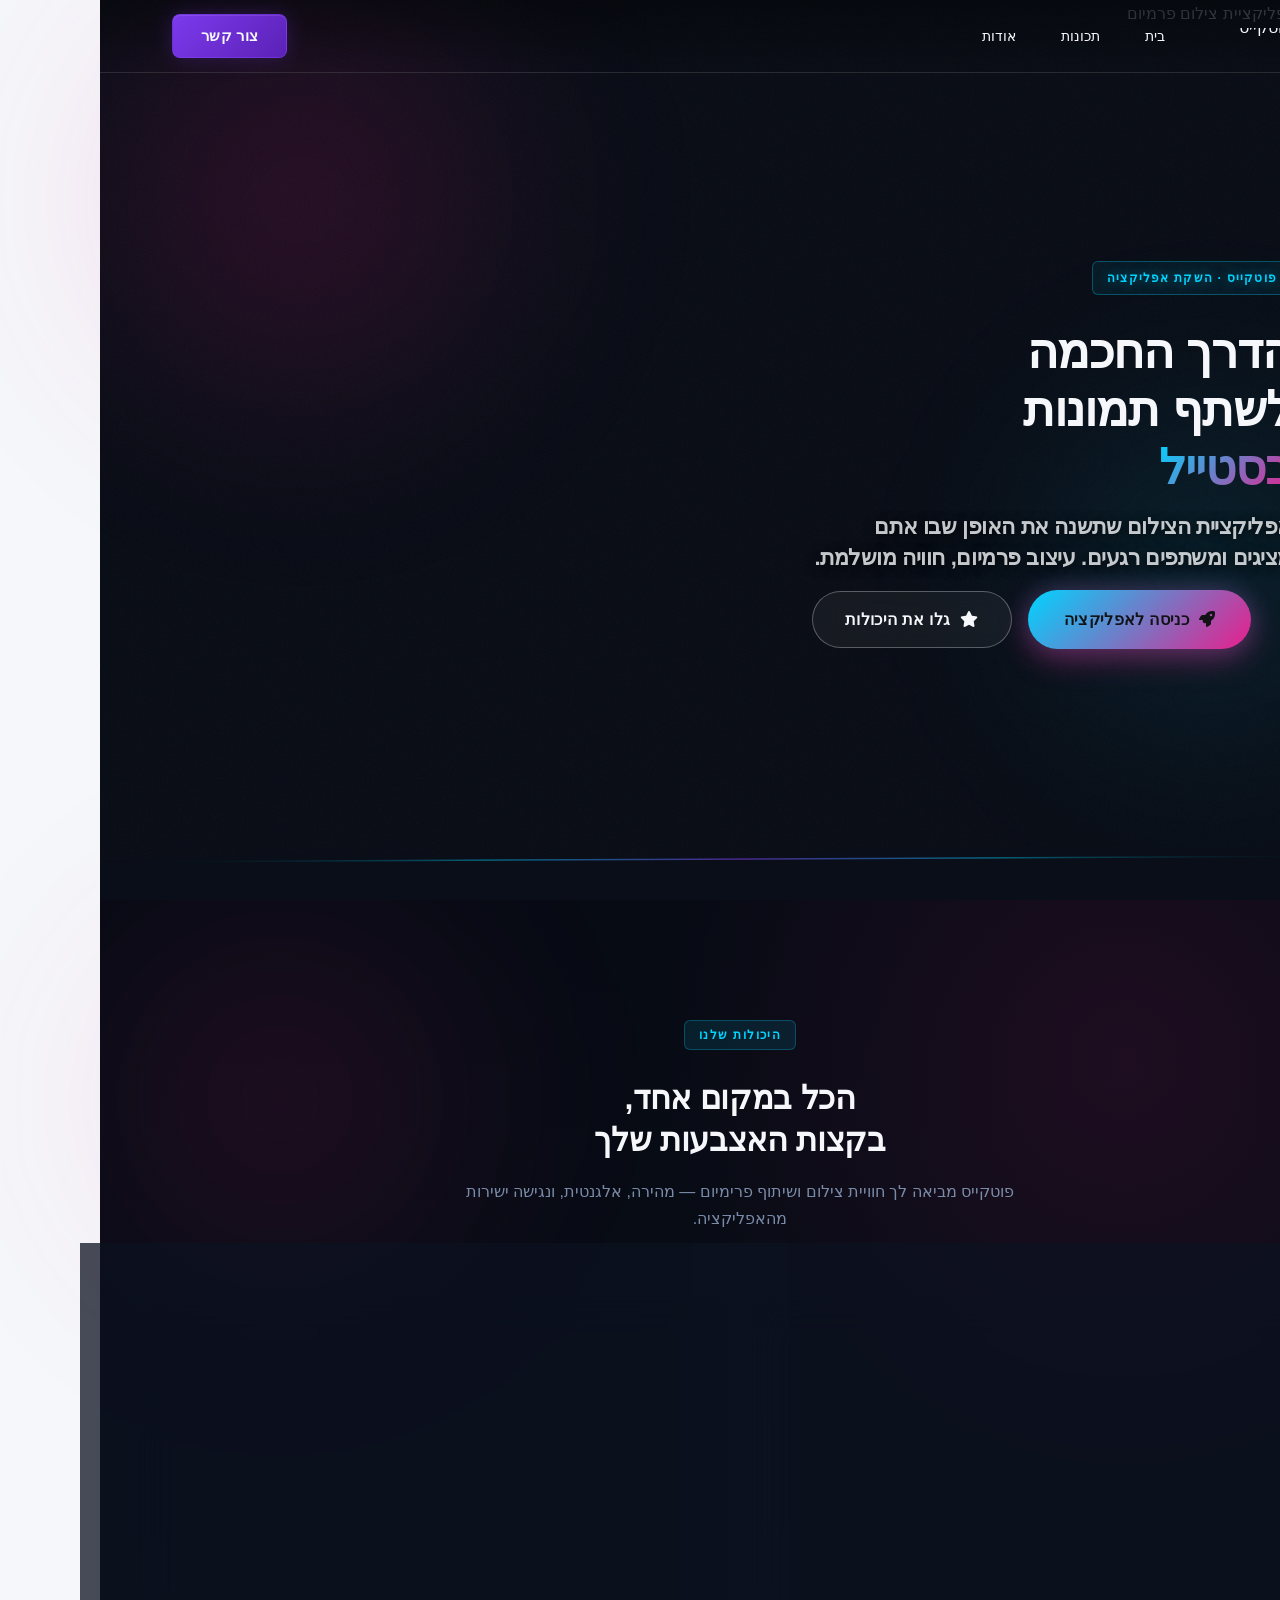
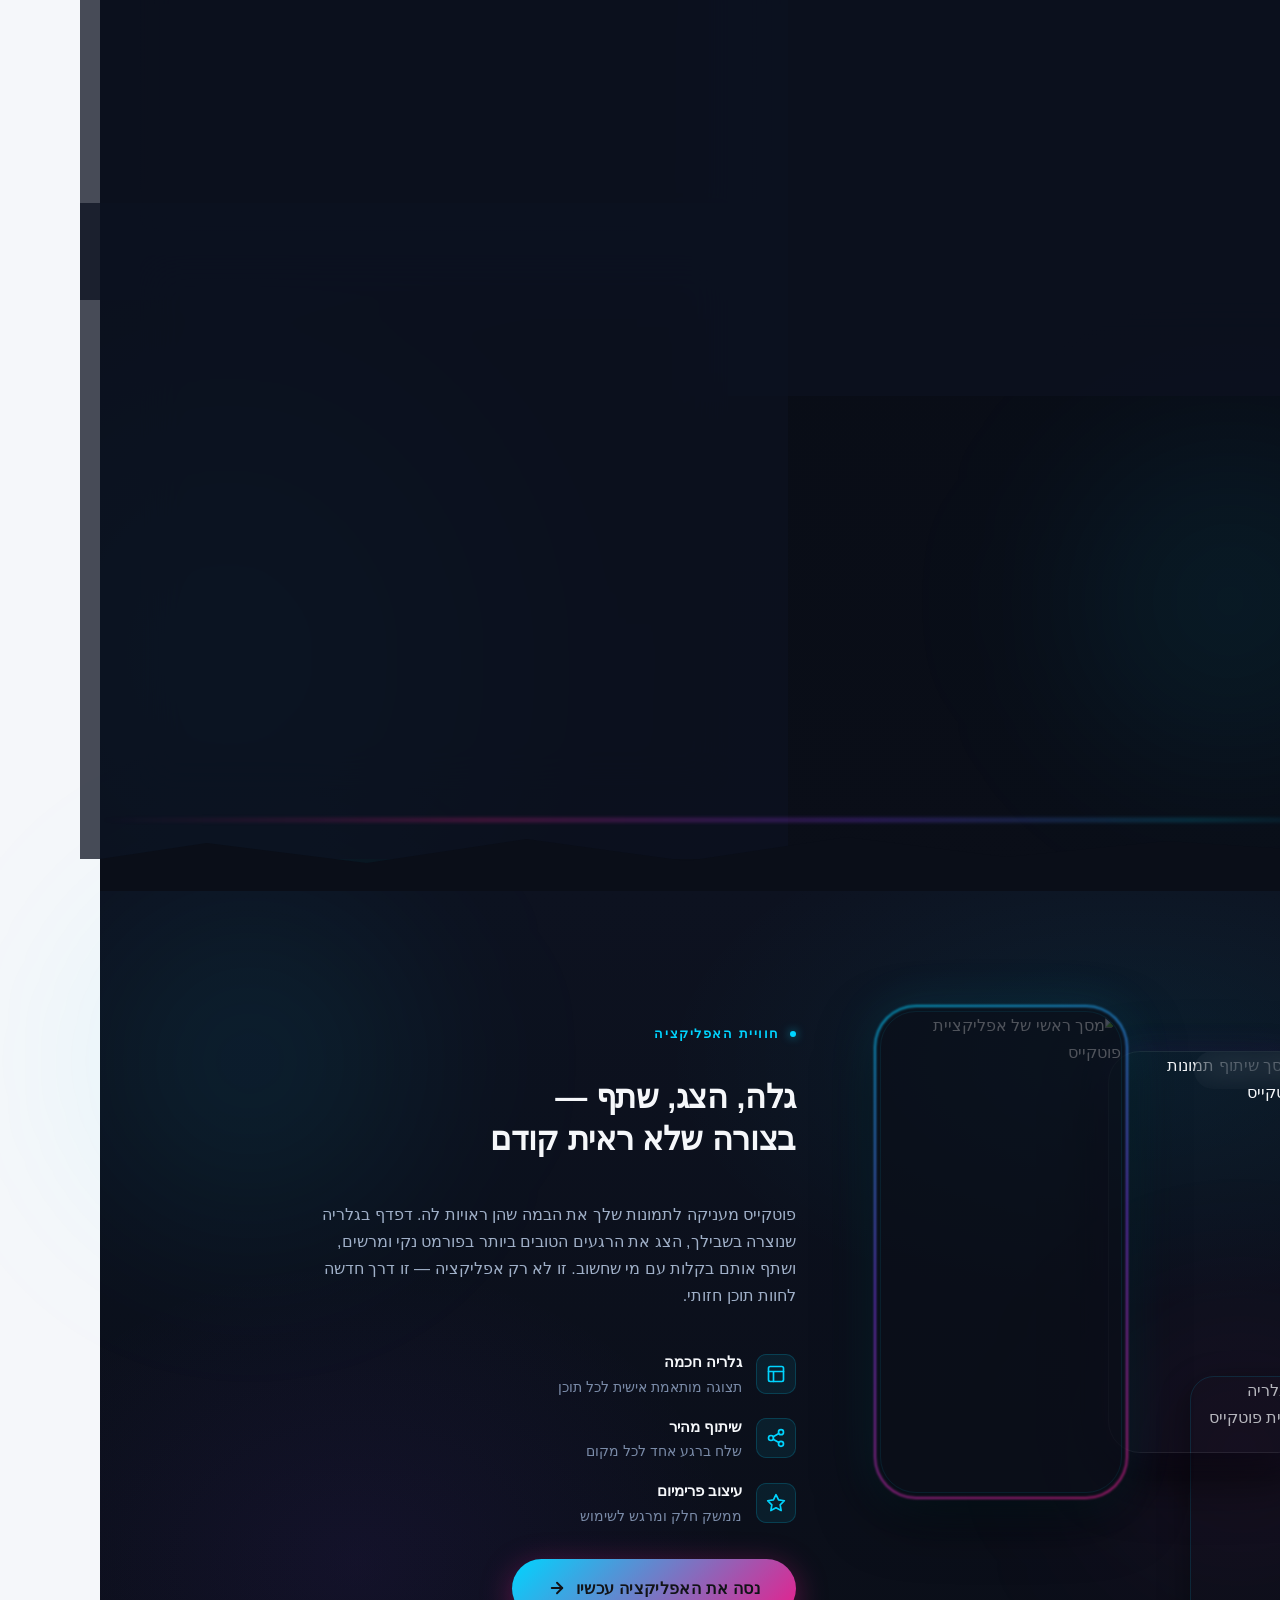
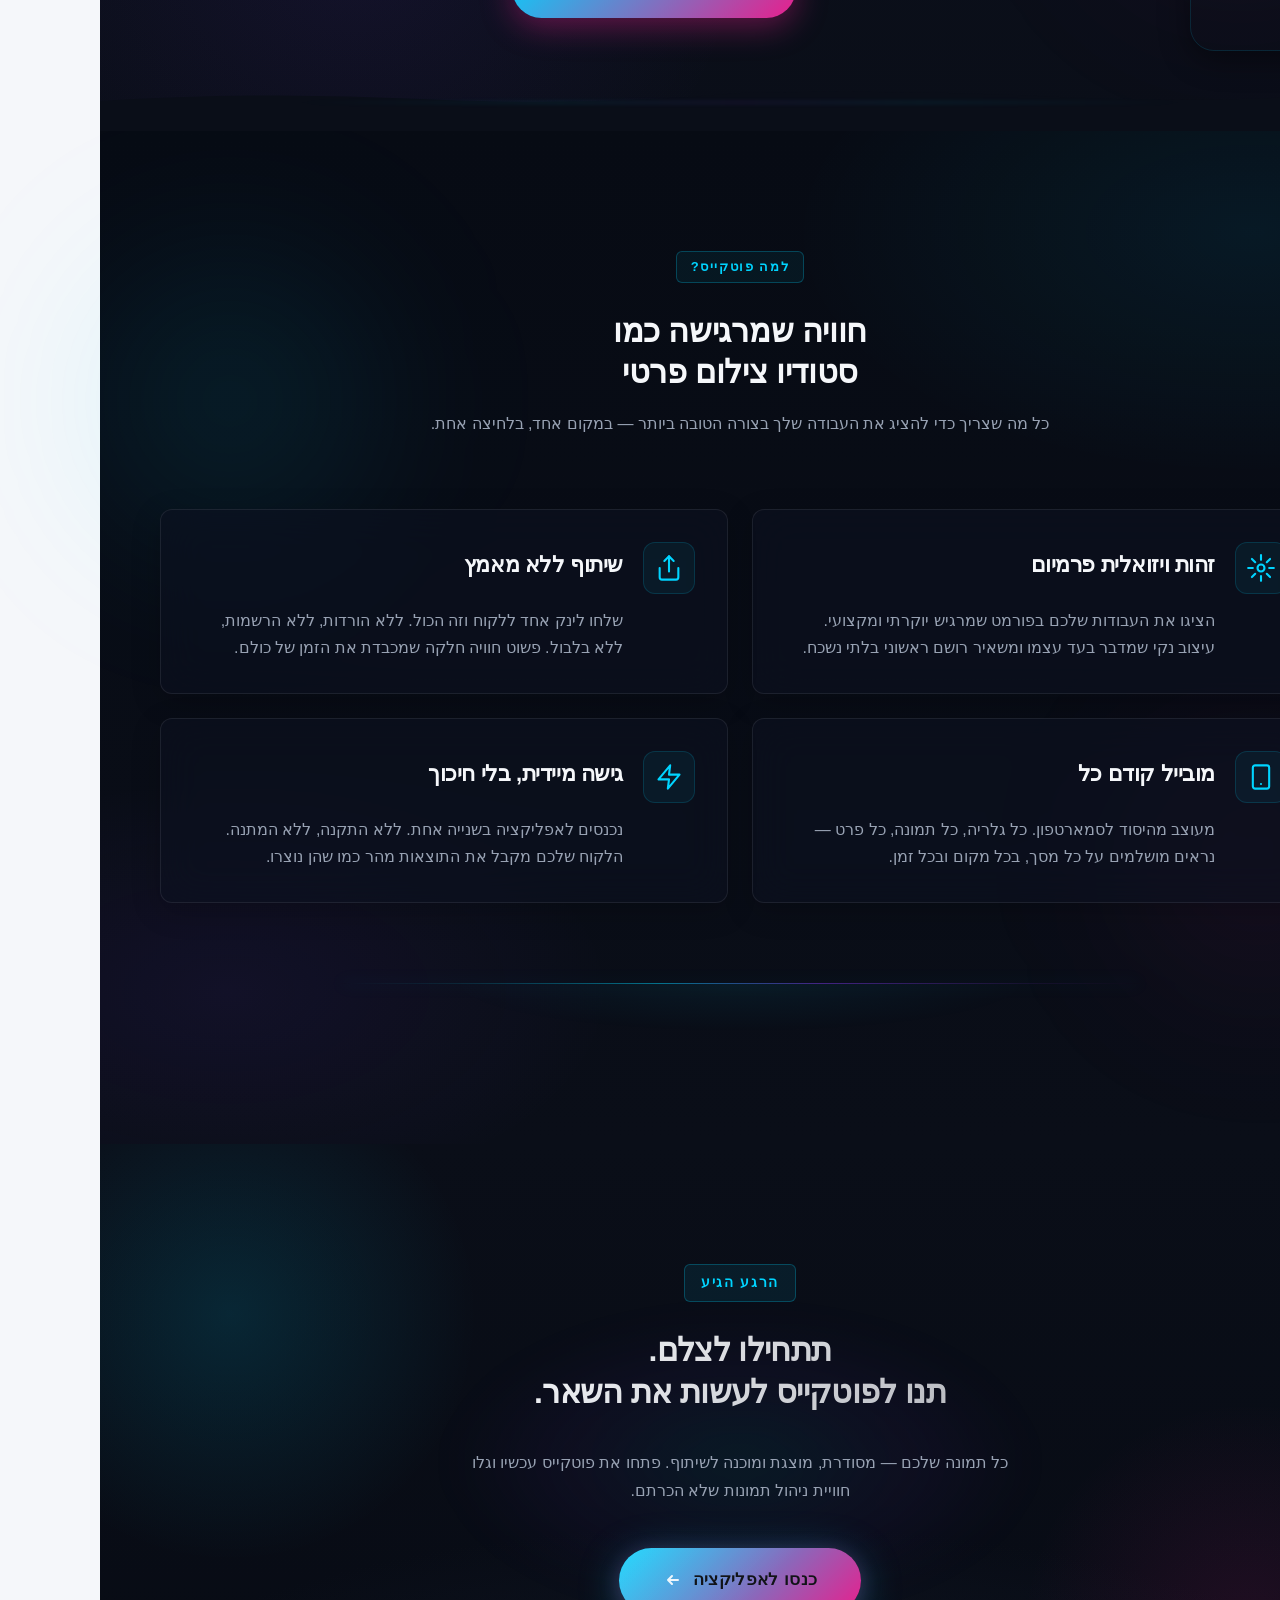
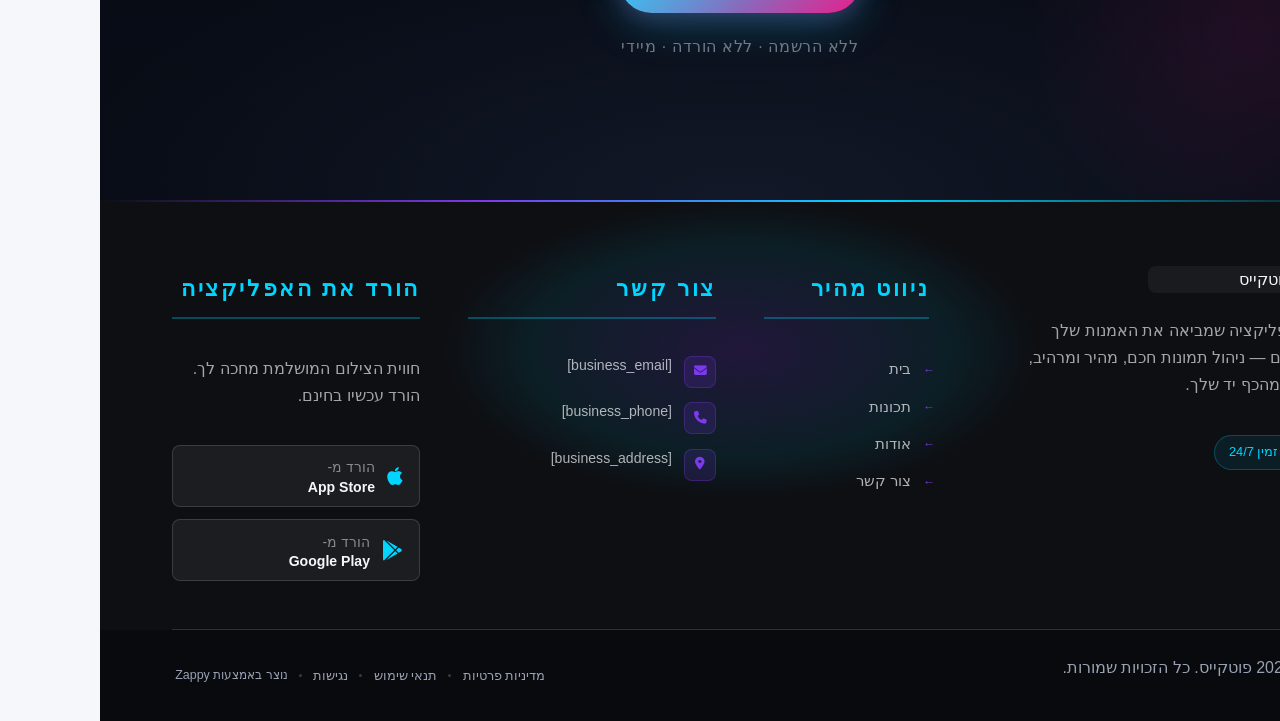
==== commit c32f0a7f: "Incremental sync: 1 page(s) — update_text" ====
--- a/public/index.html
+++ b/public/index.html
@@ -1 +1 @@
-<!doctype html><html dir="rtl" lang="he"><head><meta charset="UTF-8"><meta content="width=device-width,initial-scale=1" name="viewport"><meta content="index, follow" name="robots"><title>mobile application developer — פוטקייס</title><meta content="פוטקייס מובילה את עולם פיתוח אפליקציות מובייל עם פתרונות חדשניים. שירותי פיתוח אפליקציות מקצועיים שיהפכו את החזון שלך למציאות דיגיטלית. נסה עכשיו!" name="description"><meta content="mobile application developer, פיתוח אפליקציות מובייל, שירותי פיתוח אפליקציות, אפליקציה חדשנית" name="keywords"><link href="/assets/favicon.ico" rel="icon" type="image/x-icon"><link href="/assets/favicon-16x16.png" rel="icon" type="image/png" sizes="16x16"><link href="/assets/favicon-32x32.png" rel="icon" type="image/png" sizes="32x32"><link href="/assets/favicon-48x48.png" rel="icon" type="image/png" sizes="48x48"><link href="/assets/favicon-192x192.png" rel="icon" type="image/png" sizes="192x192"><link href="/assets/favicon-512x512.png" rel="icon" type="image/png" sizes="512x512"><link href="/assets/apple-touch-icon.png" rel="apple-touch-icon"><script>!function(){"use strict";var t="604b4be8-721a-44f7-8a83-e5d442569fa3",e="https://api.zappy5.com/api/analytics/track",a=18e5,n=2592e6,o=!0,i=!0,r=!0;var s=function(){var e="zappy_visitor_"+t,a=null;try{if(a=localStorage.getItem(e)){var o=JSON.parse(a),i=Date.now();if(i-o.created<n)return o.lastSeen=i,localStorage.setItem(e,JSON.stringify(o)),o.id}}catch(t){console.warn("Zappy Analytics: LocalStorage not available")}var r="zv_"+Date.now()+"_"+Math.random().toString(36).substr(2,9);try{localStorage.setItem(e,JSON.stringify({id:r,created:Date.now(),lastSeen:Date.now()}))}catch(t){}return r}(),c=function(){var e="zappy_session_"+t,n=null;try{if(n=sessionStorage.getItem(e)){var o=JSON.parse(n),i=Date.now();if(i-o.timestamp<a)return o.timestamp=i,sessionStorage.setItem(e,JSON.stringify(o)),o.id}}catch(t){console.warn("Zappy Analytics: SessionStorage not available")}var r="zs_"+Date.now()+"_"+Math.random().toString(36).substr(2,9);try{sessionStorage.setItem(e,JSON.stringify({id:r,timestamp:Date.now()}))}catch(t){}return r}();function l(a,n){n=n||{};var o={website_id:t,event_type:a,page_path:window.location.pathname,referrer:document.referrer||"direct",visitor_id:s,session_id:c,metadata:n};if(navigator.sendBeacon){var i=new Blob([JSON.stringify(o)],{type:"application/json"});navigator.sendBeacon(e,i)}else fetch(e,{method:"POST",headers:{"Content-Type":"application/json"},body:JSON.stringify(o),keepalive:!0}).catch(function(t){console.warn("Zappy Analytics: Failed to track event",t)})}o&&l("pageview",{title:document.title,url:window.location.href}),i&&document.addEventListener("click",function(t){var e=t.target;if("BUTTON"===e.tagName||e.closest("button")){var a="BUTTON"===e.tagName?e:e.closest("button");l("click",{element:"button",text:a.textContent.trim().substring(0,100),id:a.id||null,class:a.className||null})}else if("A"===e.tagName||e.closest("a")){var n="A"===e.tagName?e:e.closest("a");l("navigation",{element:"link",text:n.textContent.trim().substring(0,100),href:n.href,external:n.hostname!==window.location.hostname})}},!0),r&&document.addEventListener("submit",function(t){var e=t.target;l("form_submit",{form_id:e.id||null,form_name:e.name||null,form_action:e.action||null,form_method:e.method||"GET"})},!0);var d=Date.now();window.addEventListener("beforeunload",function(){l("page_unload",{time_on_page:Math.floor((Date.now()-d)/1e3),page_path:window.location.pathname})}),window.zappyAnalytics={track:l,getVisitorId:function(){return s},getSessionId:function(){return c}}}()</script><meta content="mobile application developer — פוטקייס" property="og:title"><meta content="פוטקייס מובילה את עולם פיתוח אפליקציות מובייל עם פתרונות חדשניים. שירותי פיתוח אפליקציות מקצועיים שיהפכו את החזון שלך למציאות דיגיטלית. נסה עכשיו!" property="og:description"><meta content="summary_large_image" name="twitter:card"><meta content="mobile application developer — פוטקייס" name="twitter:title"><meta content="פוטקייס מובילה את עולם פיתוח אפליקציות מובייל עם פתרונות חדשניים. שירותי פיתוח אפליקציות מקצועיים שיהפכו את החזון שלך למציאות דיגיטלית. נסה עכשיו!" name="twitter:description"><meta content="website" property="og:type"><meta content="he_IL" property="og:locale"><link href="https://cdnjs.cloudflare.com/ajax/libs/font-awesome/6.4.0/css/all.min.css" rel="stylesheet"><style>.skip-link{position:absolute;top:0;left:0;transform:translateY(-200%);padding:12px 18px;background:var(--bg-dark,#1a1a1a);color:var(--text-light,#fff);font-weight:600;border-radius:0 0 8px 0;z-index:10000}.skip-link:focus{transform:none;outline:2px solid var(--ring,#fff);outline-offset:2px}:focus-visible{outline:2px solid var(--ring,currentColor);outline-offset:3px}</style><link href="/assets/favicon.ico" rel="icon" type="image/x-icon"><link href="/assets/favicon-16x16.png" rel="icon" type="image/png" sizes="16x16"><link href="/assets/favicon-32x32.png" rel="icon" type="image/png" sizes="32x32"><link href="/assets/favicon-48x48.png" rel="icon" type="image/png" sizes="48x48"><link href="/assets/favicon-192x192.png" rel="icon" type="image/png" sizes="192x192"><link href="/assets/favicon-512x512.png" rel="icon" type="image/png" sizes="512x512"><link href="/assets/apple-touch-icon.png" rel="apple-touch-icon"><link href="https://cdn.jsdelivr.net/npm/vanilla-cookieconsent@3/dist/cookieconsent.css" rel="stylesheet"><script src="https://cdn.jsdelivr.net/npm/vanilla-cookieconsent@3/dist/cookieconsent.umd.js"></script><script src="https://cdn.jsdelivr.net/gh/mickidum/acc_toolbar/acctoolbar/acctoolbar.min.js"></script><link href="/styles.css" rel="stylesheet"><style id="zappy-dropdown-submenu-styles">#navMenu li:has(.sub-menu),.nav-menu li:has(.sub-menu),.navbar li:has(.sub-menu),nav li:has(.sub-menu){position:relative}#navMenu .sub-menu,.nav-menu .sub-menu,.navbar .sub-menu,nav .sub-menu{display:block!important;position:absolute!important;top:100%;left:0;min-width:220px;background:#fff;border-radius:8px;box-shadow:0 8px 25px rgba(0,0,0,.15);padding:8px 0;opacity:0;visibility:hidden;transform:translateY(10px);transition:all .3s ease;z-index:1000;list-style:none;pointer-events:none}#navMenu li:hover>.sub-menu,.nav-menu li:hover>.sub-menu,.navbar li:hover>.sub-menu,nav li:hover>.sub-menu{opacity:1!important;visibility:visible!important;transform:translateY(0)!important;pointer-events:auto!important}.sub-menu li{list-style:none;margin:0;padding:0}.sub-menu a{display:block!important;padding:10px 16px!important;color:var(--text-dark,#333)!important;font-weight:500;text-decoration:none;white-space:nowrap;transition:background-color .2s}.sub-menu .zappy-nav-child>a{padding-left:28px!important;font-size:.9em!important;opacity:.85!important}[dir=rtl] .sub-menu .zappy-nav-child>a,html[lang=ar] .sub-menu .zappy-nav-child>a,html[lang=he] .sub-menu .zappy-nav-child>a{padding-left:10px!important;padding-right:28px!important}.sub-menu .zappy-nav-parent>a{font-weight:600!important}.sub-menu a:hover{background-color:#f5f5f5}[dir=rtl] .nav-menu .sub-menu,[dir=rtl] .navbar .sub-menu,[dir=rtl] nav .sub-menu,html[lang=ar] .nav-menu .sub-menu,html[lang=ar] .navbar .sub-menu,html[lang=ar] nav .sub-menu,html[lang=he] .nav-menu .sub-menu,html[lang=he] .navbar .sub-menu,html[lang=he] nav .sub-menu{left:auto!important;right:0!important}.sub-menu:empty,.sub-menu:not(:has(li)):not(:has(> a)),.sub-menu:not(:has(li:not(.zappy-hidden-menu-item))):not(:has(> a)){display:none!important;opacity:0!important;visibility:hidden!important;pointer-events:none!important}li:has(.menu-group-title):hover>.sub-menu{opacity:1!important;visibility:visible!important;transform:translateY(0)!important;pointer-events:auto!important}#navMenu>li>.menu-group-title,.nav-menu>li>.menu-group-title{display:inline-block;padding:.5rem 1rem;cursor:default;user-select:none}@media (max-width:768px){#navMenu .sub-menu,.nav-menu .sub-menu,.navbar .sub-menu,nav .sub-menu{position:static!important;transform:none!important;box-shadow:none!important;background:0 0!important;max-height:0;overflow:hidden;opacity:0;visibility:hidden;transition:max-height .3s ease,opacity .3s ease;padding:0!important;border-radius:0!important}#navMenu .sub-menu.mobile-expanded,.nav-menu .sub-menu.mobile-expanded,.navbar .sub-menu.mobile-expanded{max-height:none!important;overflow-y:visible!important;opacity:1!important;visibility:visible!important;padding:8px 0 8px 16px!important}[dir=rtl] .sub-menu.mobile-expanded,html[lang=he] .sub-menu.mobile-expanded{padding:8px 16px 8px 0!important}#navMenu li:hover>.sub-menu,.nav-menu li:hover>.sub-menu,.navbar li:hover>.sub-menu,nav li:hover>.sub-menu{opacity:0;visibility:hidden;pointer-events:none}#navMenu li>.sub-menu.mobile-expanded,.nav-menu li>.sub-menu.mobile-expanded,.navbar li>.sub-menu.mobile-expanded,nav li>.sub-menu.mobile-expanded{opacity:1!important;visibility:visible!important;pointer-events:auto!important}#navMenu li:has(.sub-menu),.nav-menu li:has(.sub-menu),.navbar li:has(.sub-menu),nav li:has(.sub-menu){display:flex!important;flex-wrap:wrap!important;align-items:center!important;position:relative!important;min-height:44px!important}#navMenu li:has(.sub-menu)>a,.nav-menu li:has(.sub-menu)>a,.navbar li:has(.sub-menu)>a,nav li:has(.sub-menu)>a{flex:1!important;min-width:0!important}#navMenu li:has(.sub-menu)>.menu-group-title,.nav-menu li:has(.sub-menu)>.menu-group-title,.navbar li:has(.sub-menu)>.menu-group-title,nav li:has(.sub-menu)>.menu-group-title{flex:1!important;min-width:0!important;padding:0!important;line-height:inherit!important}#navMenu li:has(.sub-menu)>.sub-menu,.nav-menu li:has(.sub-menu)>.sub-menu,.navbar li:has(.sub-menu)>.sub-menu,nav li:has(.sub-menu)>.sub-menu{flex-basis:100%!important;width:100%!important}#navMenu li:has(.sub-menu)>a [class*=arrow],#navMenu li:has(.sub-menu)>a [class*=chevron],.nav-menu li:has(.sub-menu)>a .fa-angle-down,.nav-menu li:has(.sub-menu)>a .fa-chevron-down,.nav-menu li:has(.sub-menu)>a [class*=arrow],.nav-menu li:has(.sub-menu)>a [class*=chevron],nav li:has(.sub-menu)>a [class*=arrow],nav li:has(.sub-menu)>a [class*=chevron]{display:none!important;visibility:hidden!important}.mobile-submenu-toggle{display:flex!important;align-items:center!important;justify-content:center!important;width:44px!important;height:auto!important;background:0 0!important;border:none!important;cursor:pointer!important;color:var(--text-light)!important;position:static!important;flex-shrink:0!important;align-self:stretch!important;z-index:2!important;padding:0!important;margin:0!important}.mobile-submenu-toggle::after{content:''!important;width:0!important;height:0!important;border-left:6px solid transparent!important;border-right:6px solid transparent!important;border-top:7px solid currentColor!important;transition:transform .3s ease!important}.mobile-submenu-toggle.expanded::after{transform:rotate(180deg)!important}.sub-menu a{padding:10px 0!important;display:block!important;color:var(--text-light)!important;white-space:normal!important}.sub-menu .zappy-nav-child>a{padding-left:28px!important;font-size:.9em!important;opacity:.85!important}[dir=rtl] .sub-menu .zappy-nav-child>a,html[lang=ar] .sub-menu .zappy-nav-child>a,html[lang=he] .sub-menu .zappy-nav-child>a{padding-left:0!important;padding-right:28px!important}.sub-menu .zappy-nav-parent>a{font-weight:600!important}#navMenu.active,.nav-menu.active{max-width:100vw!important;overflow-x:hidden!important;box-sizing:border-box!important}.navbar .sub-menu li a,.zappy-products-dropdown .sub-menu a,nav.navbar .sub-menu li a{color:var(--text-light)!important}}@media (min-width:769px){.mobile-submenu-toggle{display:none!important}}</style><style id="zappy-widget-visibility">html[dir=rtl] .whatsapp-float{right:20px!important;left:auto!important}html:not([dir]) .whatsapp-float,html[dir=ltr] .whatsapp-float{left:20px!important;right:auto!important}html[dir=rtl] #mic-access-tool-general-button,html[dir=rtl] #mic-init-access-tool #mic-access-tool-general-button,html[dir=rtl] #mic-init-access-tool .mic-access-tool-general-button,html[dir=rtl] ._access-icon,html[dir=rtl] .mic-access-tool-general-button{left:20px!important;right:auto!important}html:not([dir]) #mic-access-tool-general-button,html:not([dir]) #mic-init-access-tool #mic-access-tool-general-button,html:not([dir]) #mic-init-access-tool .mic-access-tool-general-button,html:not([dir]) ._access-icon,html:not([dir]) .mic-access-tool-general-button,html[dir=ltr] #mic-access-tool-general-button,html[dir=ltr] #mic-init-access-tool #mic-access-tool-general-button,html[dir=ltr] #mic-init-access-tool .mic-access-tool-general-button,html[dir=ltr] ._access-icon,html[dir=ltr] .mic-access-tool-general-button{right:20px!important;left:auto!important}@media (max-width:768px){.whatsapp-float{display:flex!important}}@media (min-width:769px){.whatsapp-float{display:flex!important}}@media (max-width:768px){#mic-access-tool-general-button,#mic-init-access-tool #mic-access-tool-general-button,#mic-init-access-tool .mic-access-tool-general-button,._access-icon,.mic-access-tool-general-button{display:flex!important;visibility:visible!important;opacity:1!important;pointer-events:auto!important}#mic-access-tool-box.opened-mic-access-tool,#mic-init-access-tool #mic-access-tool-box.opened-mic-access-tool,.mic-access-tool-box.opened-mic-access-tool{visibility:visible!important;opacity:1!important;pointer-events:auto!important}}@media (min-width:769px){#mic-access-tool-general-button,#mic-init-access-tool #mic-access-tool-general-button,#mic-init-access-tool .mic-access-tool-general-button,._access-icon,.mic-access-tool-general-button{display:flex!important;visibility:visible!important;opacity:1!important;pointer-events:auto!important}#mic-access-tool-box.opened-mic-access-tool,#mic-init-access-tool #mic-access-tool-box.opened-mic-access-tool,.mic-access-tool-box.opened-mic-access-tool{visibility:visible!important;opacity:1!important;pointer-events:auto!important}}</style></head><body><a href="#main" class="skip-link">דלג לתוכן הראשי</a><nav class="navbar" dir="rtl"><button aria-label="Menu" class="mobile-toggle" id="mobileToggle"><svg viewBox="0 0 24 24" fill="none" height="24" width="24" class="hamburger-icon"><path d="M3 12h18M3 6h18M3 18h18" stroke="currentColor" stroke-linecap="round" stroke-width="2"></path></svg> <svg viewBox="0 0 24 24" fill="none" height="24" width="24" class="close-icon" style="display:none"><path d="M18 6L6 18M6 6l12 12" stroke="currentColor" stroke-linecap="round" stroke-width="2"></path></svg></button> <button aria-label="Call" class="phone-header-btn" data-phone=""><svg viewBox="0 0 24 24" fill="currentColor" height="20" width="20"><path d="M22 16.92v3a2 2 0 0 1-2.18 2 19.79 19.79 0 0 1-8.63-3.07 19.5 19.5 0 0 1-6-6 19.79 19.79 0 0 1-3.07-8.67A2 2 0 0 1 4.11 2h3a2 2 0 0 1 2 1.72 12.84 12.84 0 0 0 .7 2.81 2 2 0 0 1-.45 2.11L8.09 9.91a16 16 0 0 0 6 6l1.27-1.27a2 2 0 0 1 2.11-.45 12.84 12.84 0 0 0 2.81.7A2 2 0 0 1 22 16.92z"></path></svg></button><div class="nav-container"><div class="nav-right-group"><div class="nav-brand"><a href="/" class="logo-link"><img alt="פוטקייס" src="/assets/site-----image-1.webp" class="logo"></a></div><ul class="nav-menu" id="navMenu"><li><a href="/">בית</a></li><li><a href="/features">תכונות</a></li><li><a href="/about">אודות</a></li></ul></div><div class="nav-cta-container"><a href="/contact" class="nav-cta-btn">צור קשר</a></div></div></nav><script>window.addEventListener("load",function(){const e=document.querySelector(".navbar, nav, header");if(!e)return void console.log("[Navbar] Navbar element not found");let t=document.getElementById("mobileToggle")||document.querySelector(".mobile-toggle")||document.querySelector(".hamburger")||document.querySelector(".hamburger-menu")||document.querySelector(".menu-toggle")||document.querySelector(".burger-menu")||document.querySelector('[aria-label="Menu"]')||document.querySelector('[aria-label="תפריט"]');const n=document.querySelector(".phone-header-btn"),o=window.getComputedStyle(e);let r=o.backgroundColor;if(console.log("[Navbar] Initial navbar background:",r),"transparent"===r||"rgba(0, 0, 0, 0)"===r||r.startsWith("rgba")&&r.includes(", 0)")){const e=o.backgroundImage;if(e&&"none"!==e)console.log("[Navbar] Navbar has background image/gradient, using dark text"),r="rgb(240, 240, 240)";else{const e=window.getComputedStyle(document.body).backgroundColor;console.log("[Navbar] Navbar transparent, using body background:",e),r=e}}const a=r.match(/\d+/g);if(a&&a.length>=3){const e=(.299*parseInt(a[0])+.587*parseInt(a[1])+.114*parseInt(a[2]))/255;console.log("[Navbar] Mobile button colors preserved from Claude CSS (luminance:",e.toFixed(2)+")");const o=document.createElement("style");o.id="zappy-mobile-nav-fix";document.documentElement.lang;document.documentElement.dir,o.textContent='\n        /* Hide mobile buttons on desktop, show only on mobile */\n        @media (min-width: 769px) {\n          .mobile-toggle,\n          .phone-header-btn {\n            display: none !important;\n          }\n        }\n        \n        /* Show and position mobile buttons correctly on mobile */\n        @media (max-width: 768px) {\n          .navbar,\n          nav.navbar {\n            min-height: 70px !important;\n          }\n\n          .mobile-toggle,\n          .phone-header-btn {\n            position: absolute !important;\n            top: 0 !important;\n            bottom: 0 !important;\n            margin-top: auto !important;\n            margin-bottom: auto !important;\n            transform: none !important;\n            z-index: 1001 !important;\n            display: flex !important;\n            align-items: center !important;\n            justify-content: center !important;\n            width: 36px !important;\n            height: 36px !important;\n            border-radius: 50% !important;\n            border: none !important;\n            cursor: pointer !important;\n            padding: 6px !important;\n            background: none !important;\n            color: var(--nav-text, var(--text-light)) !important;\n            touch-action: manipulation !important;\n            -webkit-tap-highlight-color: transparent !important;\n          }\n\n          html[data-zappy-site-type="ecommerce"] .phone-header-btn,\n          body[data-zappy-site-type="ecommerce"] .phone-header-btn,\n          html[data-zappy-site-type="ecommerce"] header .phone-header-btn,\n          html[data-zappy-site-type="ecommerce"] nav .phone-header-btn {\n            display: none !important;\n            visibility: hidden !important;\n            width: 0 !important;\n            height: 0 !important;\n            min-width: 0 !important;\n            overflow: hidden !important;\n          }\n          \n          /* LTR positioning (default): hamburger LEFT, phone RIGHT */\n          html:not([dir="rtl"]):not([lang="he"]):not([lang="ar"]) .mobile-toggle,\n          html[dir="ltr"] .mobile-toggle {\n            left: 12px !important;\n            right: auto !important;\n          }\n          html:not([dir="rtl"]):not([lang="he"]):not([lang="ar"]) .phone-header-btn,\n          html[dir="ltr"] .phone-header-btn {\n            right: 12px !important;\n            left: auto !important;\n          }\n          \n          /* RTL positioning: hamburger RIGHT, phone LEFT */\n          html[dir="rtl"] .mobile-toggle,\n          html[lang="he"] .mobile-toggle,\n          html[lang="ar"] .mobile-toggle {\n            right: 12px !important;\n            left: auto !important;\n          }\n          html[dir="rtl"] .phone-header-btn,\n          html[lang="he"] .phone-header-btn,\n          html[lang="ar"] .phone-header-btn {\n            left: 12px !important;\n            right: auto !important;\n          }\n          \n          /* CRITICAL: Ensure nav-container has min-height on mobile */\n          /* All children are positioned absolutely/fixed on mobile, so height:auto collapses to 0 */\n          .nav-container {\n            min-height: 70px !important;\n            position: relative !important;\n          }\n          \n          /* Ensure SVG icons are properly sized and inherit color */\n          .mobile-toggle svg,\n          .phone-header-btn svg {\n            width: 24px !important;\n            height: 24px !important;\n            /* Don\'t force display - let JavaScript control hamburger/close toggle */\n          }\n          \n          /* Reset nav-cta-container on mobile - remove desktop box-shadow/padding */\n          /* that creates a visible ghost box when CTA button is hidden */\n          .nav-cta-container {\n            box-shadow: none !important;\n            padding: 0 !important;\n          }\n          \n          /* Hide nav-cta-container entirely on mobile when there\'s no lang-switcher */\n          /* (only the CTA button is inside, and it\'s hidden on mobile) */\n          .nav-cta-container:not(:has(.lang-switcher)) {\n            display: none !important;\n          }\n          \n          /* CRITICAL: Prevent hero image fade gradient from bleeding over headline text */\n          /* The .image-fade-gradient has bottom: -30px (extends below parent) */\n          /* On mobile stacked layout, this overlaps the h1 text below the image */\n          .hero-image-column {\n            overflow: hidden !important;\n          }\n          .image-fade-gradient {\n            bottom: 0 !important;\n          }\n          \n          /* Hide desktop language switcher on mobile - hamburger menu handles it */\n          /* High specificity to override stored CSS */\n          .lang-switcher,\n          .nav-cta-container .lang-switcher,\n          .nav-container .lang-switcher,\n          .navbar .lang-switcher,\n          .navbar .nav-cta-container .lang-switcher {\n            display: none !important;\n          }\n        }\n      ';const r=document.getElementById("zappy-mobile-nav-fix");r&&r.remove(),document.head.appendChild(o),console.log("[Navbar] Critical CSS injected for mobile nav positioning");const i=window.innerWidth<=768;if(t){const e=t.querySelector(".hamburger-icon"),n=t.querySelector(".close-icon");e&&(e.style.setProperty("width","24px","important"),e.style.setProperty("height","24px","important"),e.style.setProperty("display","block","important")),n&&(n.style.setProperty("width","24px","important"),n.style.setProperty("height","24px","important"),n.style.setProperty("display","none","important")),i?(t.style.setProperty("position","absolute","important"),t.style.setProperty("top","0","important"),t.style.setProperty("bottom","0","important"),t.style.setProperty("margin-top","auto","important"),t.style.setProperty("margin-bottom","auto","important"),t.style.setProperty("transform","none","important"),t.style.setProperty("z-index","1001","important"),t.style.removeProperty("left"),t.style.removeProperty("right"),console.log("[Navbar] Mobile toggle positioning applied (mobile viewport)")):(t.style.removeProperty("position"),t.style.removeProperty("top"),t.style.removeProperty("transform"),t.style.removeProperty("z-index"),t.style.removeProperty("left"),t.style.removeProperty("right"),console.log("[Navbar] Desktop viewport - cleared mobile toggle inline positioning"))}if(n){const e=n.querySelector("svg");e&&(e.style.width="24px",e.style.height="24px",e.setAttribute("width","24"),e.setAttribute("height","24")),i?(n.style.setProperty("position","absolute","important"),n.style.setProperty("top","0","important"),n.style.setProperty("bottom","0","important"),n.style.setProperty("margin-top","auto","important"),n.style.setProperty("margin-bottom","auto","important"),n.style.setProperty("transform","none","important"),n.style.setProperty("z-index","1001","important"),n.style.removeProperty("left"),n.style.removeProperty("right"),console.log("[Navbar] Phone button positioning applied (mobile viewport)")):(n.style.removeProperty("position"),n.style.removeProperty("top"),n.style.removeProperty("transform"),n.style.removeProperty("z-index"),n.style.removeProperty("left"),n.style.removeProperty("right"),console.log("[Navbar] Desktop viewport - cleared phone button inline positioning"))}}else console.log("[Navbar] Could not parse background color:",r);t=document.getElementById("mobileToggle")||document.querySelector(".mobile-toggle")||document.querySelector(".hamburger")||document.querySelector(".hamburger-menu")||document.querySelector(".menu-toggle")||document.querySelector(".burger-menu")||document.querySelector('[aria-label="Menu"]')||document.querySelector('[aria-label="תפריט"]');const i=document.getElementById("navMenu")||document.querySelector(".nav-menu")||document.querySelector(".nav-links")||document.querySelector("nav ul:not(.submenu)");if(!t||!i)return void console.log("[Navbar] Mobile toggle or menu not found:",{toggle:!!t,menu:!!i});i.id||(i.id="navMenu"),console.log("[Navbar] Initializing mobile menu...");const l=t.cloneNode(!0);t.parentNode.replaceChild(l,t);var s=0;function p(e){var t=Date.now();t-s<300||(s=t,function(e){e.preventDefault(),e.stopPropagation();const t=l.querySelector(".hamburger-icon"),n=l.querySelector(".close-icon");i.classList.contains("active")?(i.classList.remove("active"),t&&t.style.setProperty("display","block","important"),n&&n.style.setProperty("display","none","important"),document.body.style.overflow="",console.log("[Navbar] Menu closed")):(i.classList.add("active"),t&&t.style.setProperty("display","none","important"),n&&n.style.setProperty("display","block","important"),document.body.style.overflow="hidden",console.log("[Navbar] Menu opened"))}(e))}l.addEventListener("click",p),l.addEventListener("touchend",p),i.querySelectorAll("a").forEach(function(e){e.addEventListener("click",function(){if("#"===this.getAttribute("href"))return;const e=l.querySelector(".hamburger-icon"),t=l.querySelector(".close-icon");i.classList.remove("active"),e&&e.style.setProperty("display","block","important"),t&&t.style.setProperty("display","none","important"),document.body.style.overflow="",console.log("[Navbar] Menu closed (link clicked)")})});var m=i.querySelectorAll(".dropdown-toggle");m.forEach(function(e){e.addEventListener("click",function(e){e.preventDefault(),e.stopPropagation();var t=this.closest(".nav-dropdown");t&&(t.parentNode.querySelectorAll(".nav-dropdown.open").forEach(function(e){e!==t&&e.classList.remove("open")}),t.classList.toggle("open"),console.log("[Navbar] Dropdown toggled:",t.classList.contains("open")?"open":"closed"))})}),document.addEventListener("click",function(e){e.target.closest(".nav-dropdown")||document.querySelectorAll(".nav-dropdown.open").forEach(function(e){e.classList.remove("open")})}),console.log("[Navbar] Dropdown handlers initialized for "+m.length+" dropdowns"),n&&n.addEventListener("click",function(){const e=document.querySelectorAll('a[href^="tel:"]'),t=e.length>0?e[0].getAttribute("href").replace("tel:",""):"[business_phone]";window.location.href="tel:"+t,console.log("[Navbar] Phone button clicked")}),console.log("[Navbar] Mobile menu initialized successfully")})</script><main id="main"><section class="index-hero-section" data-band-index="0" data-layout-spec="בית-hero" dir="rtl" data-hero-type="fullscreen-scrim"><div class="index-hero-bg"><img alt="פוטקייס - אפליקציית צילום פרמיום" src="/assets/site-index-hero-image-1.webp" data-context="Cinematic night photography scene for a premium mobile app launch. A dark atmospheric studio environment with dramatic lighting, glowing smartphone screens displaying beautiful photo galleries, neon cyan and violet light streaks reflecting on sleek surfaces, shallow depth of field, film grain texture, high-end editorial feel, deep shadows, bokeh light orbs in background, premium tech product photography atmosphere" data-placeholder="index-hero-image-1" height="700" loading="eager" width="1200" data-hero-bg="true" fetchpriority="high"></div><div class="index-hero-scrim" aria-hidden="true"></div><div class="index-hero-orb index-hero-orb--pink" aria-hidden="true"></div><div class="index-hero-orb index-hero-orb--cyan" aria-hidden="true"></div><div class="index-hero-grain" aria-hidden="true"></div><div class="index-hero-container"><div class="index-hero-content"><span class="index-hero-label">פוטקייס · השקת אפליקציה</span><h1 class="index-hero-h1">הדרך החכמה<br>לשתף תמונות<br><span class="index-hero-gradient-text">בסטייל</span></h1><h3 class="index-hero-subtitle">אפליקציית הצילום שתשנה את האופן שבו אתם מציגים ומשתפים רגעים. עיצוב פרמיום, חוויה מושלמת.</h3><div class="index-hero-ctas"><a href="https://app.base44.com/apps/69f72c06f3842066f5db1404/editor/preview" class="index-hero-btn-primary" target="_blank" rel="noopener noreferrer"><i class="fa-solid fa-rocket" aria-hidden="true"></i> כניסה לאפליקציה </a><a href="#features" class="index-hero-btn-secondary"><i class="fa-solid fa-star" aria-hidden="true"></i> גלו את היכולות</a></div></div></div><div class="index-hero-divider-wrapper"><svg viewBox="0 0 1200 90" aria-hidden="true" xmlns="http://www.w3.org/2000/svg" data-no-icon-edit="true" preserveAspectRatio="none"><defs><linearGradient id="heroGlowLine" x1="0%" x2="100%" y1="0%" y2="0%"><stop offset="0%" stop-color="transparent"></stop><stop offset="30%" stop-color="#00D4FF" stop-opacity="0.6"></stop><stop offset="50%" stop-color="#7C3AED" stop-opacity="0.8"></stop><stop offset="70%" stop-color="#00D4FF" stop-opacity="0.6"></stop><stop offset="100%" stop-color="transparent"></stop></linearGradient></defs><path d="M0,90 L0,52 Q200,38 400,48 T700,40 Q900,34 1200,46 L1200,90 Z" fill="#0A0E18"></path><line x1="0" x2="1200" y1="52" y2="46" opacity="0.7" stroke="url(#heroGlowLine)" stroke-width="1.5"></line></svg></div></section><section class="index-features-section" data-band-index="1" data-layout-spec="בית-features" dir="rtl"><div class="ifs-orb ifs-orb-pink" aria-hidden="true"></div><div class="ifs-orb ifs-orb-cyan" aria-hidden="true"></div><div class="ifs-container"><div class="ifs-intro"><span class="ifs-eyebrow">היכולות שלנו</span><h2 class="ifs-heading">הכל במקום אחד,<br>בקצות האצבעות שלך</h2><p class="ifs-subheading">פוטקייס מביאה לך חוויית צילום ושיתוף פרימיום — מהירה, אלגנטית, ונגישה ישירות מהאפליקציה.</p></div><div class="ifs-grid"><article class="ifs-card ifs-card-large"><div class="ifs-card-glow ifs-card-glow-pink" aria-hidden="true"></div><div class="ifs-card-inner"><div class="ifs-label-row"><span class="ifs-label">שיתוף מהיר</span> <span class="ifs-label-icon"><i class="fa-solid fa-bolt"></i></span></div><h3 class="ifs-card-title">שתף תמונות בשניות,<br>לא בדקות</h3><p class="ifs-card-desc">מנגנון השיתוף של פוטקייס מאפשר להעביר תמונות ואלבומים בלחיצה אחת. אין המתנות, אין בלבול — רק שיתוף חלק ומיידי לכל מי שחשוב לך.</p><figure class="ifs-screenshot-frame"><div class="ifs-frame-glow" aria-hidden="true"></div><img alt="ממשק שיתוף תמונות מהיר בפוטקייס" src="/assets/site-index-features-image-1.webp" data-context="Dark premium mobile app UI screenshot showing fast photo sharing interface with glowing neon accents, cyan and magenta highlights, smooth dark glassmorphism panels, and a grid of beautiful shared photos on a deep graphite background" data-placeholder="index-features-image-1" height="300" loading="lazy" width="520" decoding="async"></figure><a href="https://app.base44.com/apps/69f72c06f3842066f5db1404/editor/preview" class="ifs-cta-link" target="_blank" rel="noopener">נסה עכשיו באפליקציה <i class="fa-solid fa-arrow-left"></i></a></div></article><div class="ifs-stack"><article class="ifs-card ifs-card-small"><div class="ifs-card-glow ifs-card-glow-cyan" aria-hidden="true"></div><div class="ifs-card-inner"><div class="ifs-label-row"><span class="ifs-label">הצגה אלגנטית</span> <span class="ifs-label-icon"><i class="fa-solid fa-images"></i></span></div><h3 class="ifs-card-title">גלריה שנראית כמו תערוכה</h3><p class="ifs-card-desc">כל אלבום מוצג בפריסה קינמטית מרהיבה שמדגישה את היופי של כל תמונה. עיצוב פרימיום שמדבר בעד עצמו.</p><figure class="ifs-screenshot-frame ifs-screenshot-sm"><div class="ifs-frame-glow" aria-hidden="true"></div><img alt="גלריה אלגנטית בפוטקייס" src="/assets/site-index-features-image-2.webp" data-context="Elegant dark mobile app gallery screen showing a premium photo album layout with cinematic presentation, neon-framed image tiles on deep graphite background, violet and cyan glow accents, and luxurious spacing between photos" data-placeholder="index-features-image-2" height="200" loading="lazy" width="460" decoding="async"></figure><a href="https://app.base44.com/apps/69f72c06f3842066f5db1404/editor/preview" class="ifs-cta-link" target="_blank" rel="noopener">גלה את הגלריה <i class="fa-solid fa-arrow-left"></i></a></div></article><article class="ifs-card ifs-card-small"><div class="ifs-card-glow ifs-card-glow-violet" aria-hidden="true"></div><div class="ifs-card-inner"><div class="ifs-label-row"><span class="ifs-label">גישה ישירה</span> <span class="ifs-label-icon"><i class="fa-solid fa-link"></i></span></div><h3 class="ifs-card-title">קישור אחד, כל העולם שלך</h3><p class="ifs-card-desc">כניסה לאפליקציה דרך קישור ישיר — ללא הורדות, ללא הרשמות מסורבלות. פשוט לחץ והתחל לעבוד עם פוטקייס עכשיו.</p><figure class="ifs-screenshot-frame ifs-screenshot-sm"><div class="ifs-frame-glow" aria-hidden="true"></div><img alt="גישה ישירה לאפליקציית פוטקייס" src="/assets/site-index-features-image-3.webp" data-context="Dark premium mobile app onboarding screen showing simple direct link access with a glowing CTA button, neon cyan outline, clean minimal UI on deep dark background, and a single prominent entry point for the app" data-placeholder="index-features-image-3" height="200" loading="lazy" width="460" decoding="async"></figure><a href="https://app.base44.com/apps/69f72c06f3842066f5db1404/editor/preview" class="ifs-cta-link" target="_blank" rel="noopener">כנס לאפליקציה <i class="fa-solid fa-arrow-left"></i></a></div></article></div></div></div><div class="ifs-divider-wrapper"><div class="ifs-glow-seam" aria-hidden="true"></div><svg viewBox="0 0 1440 80" aria-hidden="true" xmlns="http://www.w3.org/2000/svg" data-no-icon-edit="true" preserveAspectRatio="none"><path d="M0,80 L0,48 L120,32 L300,52 L480,28 L660,50 L840,26 L1020,46 L1200,30 L1440,44 L1440,80 Z" fill="#0A0E18"></path></svg></div></section><section class="index-showcase-section" data-band-index="2" data-layout-spec="בית-showcase" dir="rtl"><div class="showcase-orb showcase-orb--cyan" aria-hidden="true"></div><div class="showcase-orb showcase-orb--pink" aria-hidden="true"></div><div class="showcase-container"><div class="showcase-visual" aria-hidden="false"><div class="showcase-backplate"><img alt="תצוגת גלריה באפליקציית פוטקייס" src="/assets/site-index-showcase-image-3.webp" data-context="Fotcase mobile app screenshot showing a photo gallery grid view with darkened thumbnails and cyan neon edge glow, on a dark background, premium tech aesthetic" data-placeholder="index-showcase-image-3" height="380" loading="lazy" width="220" decoding="async" class="showcase-phone showcase-phone--back"></div><div class="showcase-phone-wrap showcase-phone-wrap--secondary"><div class="showcase-phone-frame"><img alt="מסך שיתוף תמונות בפוטקייס" src="/assets/site-index-showcase-image-2.webp" data-context="Fotcase app on a modern smartphone showing a photo sharing screen with elegant dark UI, neon cyan accent highlights, and a curated photo collection, realistic phone mockup on dark background" data-placeholder="index-showcase-image-2" height="520" loading="lazy" width="260" decoding="async" class="showcase-phone showcase-phone--secondary"></div></div><div class="showcase-phone-wrap showcase-phone-wrap--primary"><div class="showcase-phone-frame showcase-phone-frame--primary"><img alt="מסך ראשי של אפליקציית פוטקייס" src="/assets/site-index-showcase-image-1.webp" data-context="Fotcase mobile app main screen showing a beautifully curated photo portfolio with darkened image thumbnails, cyan neon glow edges, elegant dark UI, presented on a premium smartphone mockup with glowing neon border frame, cinematic product photography style" data-placeholder="index-showcase-image-1" height="600" loading="lazy" width="300" decoding="async" class="showcase-phone showcase-phone--primary"></div><div class="showcase-neon-border" aria-hidden="true"></div></div><div class="showcase-badge" aria-hidden="true"><span class="showcase-badge-dot"></span> <span class="showcase-badge-text">חי עכשיו</span></div></div><div class="showcase-content"><div class="showcase-eyebrow"><span class="showcase-eyebrow-dot"></span> <span>חוויית האפליקציה</span></div><h2 class="showcase-heading">גלה, הצג, שתף —<br>בצורה שלא ראית קודם</h2><p class="showcase-body">פוטקייס מעניקה לתמונות שלך את הבמה שהן ראויות לה. דפדף בגלריה שנוצרה בשבילך, הצג את הרגעים הטובים ביותר בפורמט נקי ומרשים, ושתף אותם בקלות עם מי שחשוב. זו לא רק אפליקציה — זו דרך חדשה לחוות תוכן חזותי.</p><div class="showcase-features"><div class="showcase-feature-item"><div class="showcase-feature-icon"><svg viewBox="0 0 24 24" fill="none" height="20" width="20" stroke="currentColor" stroke-linecap="round" stroke-linejoin="round" stroke-width="2" data-element-type="icon" data-icon-type="svg"><rect height="18" rx="2" width="18" x="3" y="3"></rect><path d="M3 9h18M9 21V9"></path></svg></div><div class="showcase-feature-text"><strong>גלריה חכמה</strong> <span>תצוגה מותאמת אישית לכל תוכן</span></div></div><div class="showcase-feature-item"><div class="showcase-feature-icon"><svg viewBox="0 0 24 24" fill="none" height="20" width="20" stroke="currentColor" stroke-linecap="round" stroke-linejoin="round" stroke-width="2" data-element-type="icon" data-icon-type="svg"><circle cx="18" cy="5" r="3"></circle><circle cx="6" cy="12" r="3"></circle><circle cx="18" cy="19" r="3"></circle><line x1="8.59" x2="15.42" y1="13.51" y2="17.49"></line><line x1="15.41" x2="8.59" y1="6.51" y2="10.49"></line></svg></div><div class="showcase-feature-text"><strong>שיתוף מהיר</strong> <span>שלח ברגע אחד לכל מקום</span></div></div><div class="showcase-feature-item"><div class="showcase-feature-icon"><svg viewBox="0 0 24 24" fill="none" height="20" width="20" stroke="currentColor" stroke-linecap="round" stroke-linejoin="round" stroke-width="2" data-element-type="icon" data-icon-type="svg"><polygon points="12 2 15.09 8.26 22 9.27 17 14.14 18.18 21.02 12 17.77 5.82 21.02 7 14.14 2 9.27 8.91 8.26 12 2"></polygon></svg></div><div class="showcase-feature-text"><strong>עיצוב פרימיום</strong> <span>ממשק חלק ומרגש לשימוש</span></div></div></div><div class="showcase-cta-wrap"><a href="https://app.base44.com/apps/69f72c06f3842066f5db1404/editor/preview" class="btn-primary showcase-cta" target="_blank" rel="noopener noreferrer"><span>נסה את האפליקציה עכשיו</span> <svg viewBox="0 0 24 24" fill="none" height="18" width="18" stroke="currentColor" stroke-linecap="round" stroke-linejoin="round" stroke-width="2.5" aria-hidden="true"><line x1="19" x2="5" y1="12" y2="12"></line><polyline points="12 5 5 12 12 19"></polyline></svg></a></div></div></div><div class="showcase-divider-wrapper"><div class="showcase-divider-glow" aria-hidden="true"></div><svg viewBox="0 0 1200 60" aria-hidden="true" xmlns="http://www.w3.org/2000/svg" data-no-icon-edit="true" preserveAspectRatio="none"><path d="M0,60 L0,30 Q150,20 300,28 T600,22 Q750,18 900,26 T1200,20 L1200,60 Z" fill="#0A0E18"></path></svg></div></section><section class="index-benefits-section" data-band-index="3" data-layout-spec="בית-benefits" dir="rtl"><div class="benefits-orb benefits-orb-cyan" aria-hidden="true"></div><div class="benefits-orb benefits-orb-pink" aria-hidden="true"></div><div class="benefits-container"><div class="benefits-header"><span class="benefits-label">למה פוטקייס?</span><h2 class="benefits-title">חוויה שמרגישה כמו<br>סטודיו צילום פרטי</h2><p class="benefits-subtitle">כל מה שצריך כדי להציג את העבודה שלך בצורה הטובה ביותר — במקום אחד, בלחיצה אחת.</p></div><div class="benefits-grid"><article class="benefit-card"><div class="benefit-icon-wrap"><svg viewBox="0 0 24 24" fill="none" height="28" width="28" stroke="currentColor" stroke-linecap="round" stroke-linejoin="round" stroke-width="1.8" data-element-type="icon" data-icon-type="svg" aria-hidden="true" xmlns="http://www.w3.org/2000/svg"><circle cx="12" cy="12" r="3"></circle><path d="M12 1v4M12 19v4M4.22 4.22l2.83 2.83M16.95 16.95l2.83 2.83M1 12h4M19 12h4M4.22 19.78l2.83-2.83M16.95 7.05l2.83-2.83"></path></svg></div><div class="benefit-content"><h3 class="benefit-title">זהות ויזואלית פרמיום</h3><p class="benefit-desc">הציגו את העבודות שלכם בפורמט שמרגיש יוקרתי ומקצועי. עיצוב נקי שמדבר בעד עצמו ומשאיר רושם ראשוני בלתי נשכח.</p></div></article><article class="benefit-card"><div class="benefit-icon-wrap"><svg viewBox="0 0 24 24" fill="none" height="28" width="28" stroke="currentColor" stroke-linecap="round" stroke-linejoin="round" stroke-width="1.8" data-element-type="icon" data-icon-type="svg" aria-hidden="true" xmlns="http://www.w3.org/2000/svg"><path d="M4 12v8a2 2 0 0 0 2 2h12a2 2 0 0 0 2-2v-8"></path><polyline points="16 6 12 2 8 6"></polyline><line x1="12" x2="12" y1="2" y2="15"></line></svg></div><div class="benefit-content"><h3 class="benefit-title">שיתוף ללא מאמץ</h3><p class="benefit-desc">שלחו לינק אחד ללקוח וזה הכול. ללא הורדות, ללא הרשמות, ללא בלבול. פשוט חוויה חלקה שמכבדת את הזמן של כולם.</p></div></article><article class="benefit-card"><div class="benefit-icon-wrap"><svg viewBox="0 0 24 24" fill="none" height="28" width="28" stroke="currentColor" stroke-linecap="round" stroke-linejoin="round" stroke-width="1.8" data-element-type="icon" data-icon-type="svg" aria-hidden="true" xmlns="http://www.w3.org/2000/svg"><rect height="20" rx="2" width="14" x="5" y="2" ry="2"></rect><line x1="12" x2="12.01" y1="18" y2="18"></line></svg></div><div class="benefit-content"><h3 class="benefit-title">מובייל קודם כל</h3><p class="benefit-desc">מעוצב מהיסוד לסמארטפון. כל גלריה, כל תמונה, כל פרט — נראים מושלמים על כל מסך, בכל מקום ובכל זמן.</p></div></article><article class="benefit-card"><div class="benefit-icon-wrap"><svg viewBox="0 0 24 24" fill="none" height="28" width="28" stroke="currentColor" stroke-linecap="round" stroke-linejoin="round" stroke-width="1.8" data-element-type="icon" data-icon-type="svg" aria-hidden="true" xmlns="http://www.w3.org/2000/svg"><polygon points="13 2 3 14 12 14 11 22 21 10 12 10 13 2"></polygon></svg></div><div class="benefit-content"><h3 class="benefit-title">גישה מיידית, בלי חיכוך</h3><p class="benefit-desc">נכנסים לאפליקציה בשנייה אחת. ללא התקנה, ללא המתנה. הלקוח שלכם מקבל את התוצאות מהר כמו שהן נוצרו.</p></div></article></div></div><div class="benefits-divider-wrap" aria-hidden="true"><div class="benefits-glow-line"></div><div class="benefits-radial-fade"></div></div></section><section class="index-cta-section" data-band-index="4" data-layout-spec="בית-cta" dir="rtl"><div class="index-cta-glow-cyan" aria-hidden="true"></div><div class="index-cta-glow-pink" aria-hidden="true"></div><div class="index-cta-grain" aria-hidden="true"></div><div class="index-cta-container"><div class="index-cta-halo" aria-hidden="true"></div><div class="index-cta-content"><span class="index-cta-eyebrow">הרגע הגיע</span><h2 class="index-cta-heading">תתחילו לצלם.<br>תנו לפוטקייס לעשות את השאר.</h2><p class="index-cta-sub">כל תמונה שלכם — מסודרת, מוצגת ומוכנה לשיתוף. פתחו את פוטקייס עכשיו וגלו חוויית ניהול תמונות שלא הכרתם.</p><a href="https://app.base44.com/apps/69f72c06f3842066f5db1404/editor/preview" class="btn-primary index-cta-btn" target="_blank" rel="noopener noreferrer"><span class="index-cta-btn-text">כנסו לאפליקציה</span> <svg viewBox="0 0 20 20" fill="none" height="20" width="20" aria-hidden="true" xmlns="http://www.w3.org/2000/svg" class="index-cta-btn-icon" data-no-icon-edit="true"><path d="M15 10L5 10M9 6L5 10L9 14" stroke="currentColor" stroke-linecap="round" stroke-width="2" stroke-linejoin="round"></path></svg></a><p class="index-cta-note">ללא הרשמה · ללא הורדה · מיידי</p></div></div></section></main><footer aria-label="כותרת תחתונה של פוטקייס" class="site-footer" dir="rtl"><div class="footer-glow-bar"></div><div class="footer-container"><div class="footer-top"><div class="footer-col footer-col--brand"><a href="/" class="footer-logo-link"><img alt="פוטקייס" src="/assets/technology-mobile-app-logo.webp" class="logo"></a><p class="footer-tagline">האפליקציה שמביאה את האמנות שלך לחיים — ניהול תמונות חכם, מהיר ומרהיב, ישר מהכף יד שלך.</p><div class="footer-badge"><span class="badge-dot"></span>זמין 24/7</div><div class="footer-social"></div></div><div class="footer-col footer-col--links"><h3 class="footer-heading">ניווט מהיר</h3><ul class="footer-nav"><li><a href="/">בית</a></li><li><a href="/features">תכונות</a></li><li><a href="/about">אודות</a></li><li><a href="/contact">צור קשר</a></li></ul></div><div class="footer-col footer-col--contact"><h3 class="footer-heading">צור קשר</h3><ul class="footer-contact"><li><span class="contact-icon"><i class="fas fa-envelope"></i></span><span class="contact-text"><a href="mailto:[business_email]">[business_email]</a></span></li><li><span class="contact-icon"><i class="fas fa-phone"></i></span><span class="contact-text"><a href="tel:[business_phone]">[business_phone]</a></span></li><li><a href="/"><span class="contact-icon"><i class="fas fa-map-marker-alt"></i></span><span class="contact-text">[business_address]</span></a></li></ul></div><div class="footer-col footer-col--app"><h3 class="footer-heading">הורד את האפליקציה</h3><p class="footer-app-text">חווית הצילום המושלמת מחכה לך. הורד עכשיו בחינם.</p><div class="footer-app-badges"><a href="#" class="app-store-btn" aria-label="הורד מ-App Store"><i class="fab fa-apple"></i><span><small>הורד מ-</small>App Store</span></a><a href="#" class="app-store-btn" aria-label="הורד מ-Google Play"><i class="fab fa-google-play"></i><span><small>הורד מ-</small>Google Play</span></a></div></div></div></div><div class="footer-bottom-wrapper"><div class="footer-container"><div class="footer-bottom"><p class="footer-copy">© 2026 פוטקייס. כל הזכויות שמורות.</p><div class="footer-legal"><a href="/privacy">מדיניות פרטיות</a><span class="legal-sep"></span><a href="/terms">תנאי שימוש</a><span class="legal-sep"></span><a href="/accessibility">נגישות</a><span class="legal-sep"></span><a href="https://zappy5.com" class="zappy-attribution" target="_blank">נוצר באמצעות Zappy</a></div></div></div></div></footer><a href="https://wa.me/[whatsapp_handle]" class="whatsapp-float" aria-label="WhatsApp"><i class="fab fa-whatsapp"></i></a><div data-integration="accessibility:toolbar"></div><script src="/script.js"></script><script id="zappy-mobile-submenu-script">!function(){function e(){if(window.innerWidth>768)return document.querySelectorAll(".mobile-submenu-toggle").forEach(function(e){e.remove()}),void document.querySelectorAll(".sub-menu.mobile-expanded").forEach(function(e){e.classList.remove("mobile-expanded")});document.querySelectorAll(".nav-menu li:has(.sub-menu), nav li:has(.sub-menu), .navbar li:has(.sub-menu), #navMenu li:has(.sub-menu)").forEach(function(e){if(!e.querySelector(".mobile-submenu-toggle")){var t=e.querySelector(".sub-menu"),n=e.querySelector(":scope > a");if(t&&n){var o=document.createElement("button");o.className="mobile-submenu-toggle",o.setAttribute("aria-label","Toggle submenu"),o.setAttribute("type","button"),n.insertAdjacentElement("afterend",o),o.addEventListener("click",function(e){e.preventDefault(),e.stopPropagation(),document.querySelectorAll(".sub-menu.mobile-expanded").forEach(function(e){if(e!==t){e.classList.remove("mobile-expanded");var n=e.parentElement.querySelector(".mobile-submenu-toggle");n&&n.classList.remove("expanded")}}),t.classList.toggle("mobile-expanded"),o.classList.toggle("expanded")})}}})}var t;"loading"===document.readyState?document.addEventListener("DOMContentLoaded",e):e(),window.addEventListener("resize",function(){clearTimeout(t),t=setTimeout(e,250)});var n=new MutationObserver(function(t){t.forEach(function(t){if("attributes"===t.type){var n=t.target;n.classList&&(n.classList.contains("active")||n.classList.contains("open"))&&setTimeout(e,100)}})});setTimeout(function(){document.querySelectorAll(".mobile-menu, .nav-menu, #navMenu, nav").forEach(function(e){n.observe(e,{attributes:!0,attributeFilter:["class","style"]})})},500)}()</script><script id="zappy-navbar-scroll-effect">!function(){var e=document.querySelector("nav.navbar,.navbar:not(.zappy-catalog-menu)"),t=document.querySelector(".zappy-catalog-menu,#zappy-catalog-menu");if(e){var r="rgba(245,247,250,0.85)",o=getComputedStyle(document.documentElement),a=o.getPropertyValue("--text-dark").trim()||"#1a1a1a",s=(o.getPropertyValue("--text-light").trim(),a);e.style.transition="background 0.3s ease,backdrop-filter 0.3s ease,-webkit-backdrop-filter 0.3s ease,box-shadow 0.3s ease",t&&(t.style.transition="background 0.3s ease,backdrop-filter 0.3s ease,-webkit-backdrop-filter 0.3s ease");var n="a,.navbar-brand,.navbar-brand a,.dropdown-toggle,.mobile-toggle,.phone-header-btn,.mobile-hamburger-btn,.mobile-close-btn,.mobile-submenu-toggle,.nav-link",l=["cart-link","login-link","nav-search-toggle","search-toggle"];window.addEventListener("scroll",f,{passive:!0}),window.addEventListener("resize",f,{passive:!0}),f();var i=document.querySelector('section[class*="hero"],[data-hero-type],main>section:first-child'),d=!1;if(i){var p=getComputedStyle(i),c=p.backgroundImage;if(c&&"none"!==c)if(-1!==c.indexOf("url(")){var b=p.backgroundColor.match(/\d+/g);d=!(b&&b.length>=3)||h(parseInt(b[0]),parseInt(b[1]),parseInt(b[2]))<.4}else if(-1!==c.indexOf("gradient")){var y=c.match(/rgba?\(\s*(\d+)\s*,\s*(\d+)\s*,\s*(\d+)/g);if(y&&y.length>0){for(var g=0,m=0;m<y.length;m++){var u=y[m].match(/\d+/g);g+=h(parseInt(u[0]),parseInt(u[1]),parseInt(u[2]))}d=g/y.length<.4}else d=!0}else d=!0;else{var k=p.backgroundColor.match(/\d+/g);k&&k.length>=3&&(d=h(parseInt(k[0]),parseInt(k[1]),parseInt(k[2]))<.4)}}d||(window.removeEventListener("scroll",f),window.removeEventListener("resize",f),e.classList.add("scrolled"),window.innerWidth>768&&(e.style.setProperty("--frosted-text",s),e.style.setProperty("background-image","none","important"),e.style.setProperty("background-color",r,"important"),e.style.backdropFilter="blur(12px)",e.style.webkitBackdropFilter="blur(12px)",e.style.boxShadow="0 2px 16px rgba(0,0,0,0.12)",w(e,s)),t&&(t.classList.add("scrolled"),window.innerWidth>768&&(t.style.setProperty("background",r,"important"),t.style.setProperty("backdrop-filter","blur(12px)","important"),t.style.setProperty("-webkit-backdrop-filter","blur(12px)","important"),w(t,s))),window._zappyNavNoDarkHero=!0)}function w(e,t){for(var r=e.querySelectorAll(n),o=0;o<r.length;o++){var a=!1;(r[o].closest(".sub-menu")||r[o].closest(".dropdown-menu"))&&(a=!0);for(var s=0;s<l.length;s++)if(r[o].classList.contains(l[s])){a=!0;break}a||r[o].style.setProperty("color",t,"important")}}function v(e){for(var t=e.querySelectorAll(n),r=0;r<t.length;r++)t[r].closest(".sub-menu")||t[r].closest(".dropdown-menu")||t[r].style.removeProperty("color")}function f(){if(!window._zappyNavNoDarkHero){if(window.innerWidth<=768)return e.classList.remove("scrolled"),v(e),void(t&&(t.classList.remove("scrolled"),v(t)));(window.scrollY||window.pageYOffset)>60?(e.classList.add("scrolled"),e.style.setProperty("background-color",r,"important"),e.style.setProperty("background-image","none","important"),e.style.setProperty("--frosted-text",s),e.style.backdropFilter="blur(12px)",e.style.webkitBackdropFilter="blur(12px)",e.style.boxShadow="0 2px 16px rgba(0,0,0,0.12)",w(e,s),t&&(t.classList.add("scrolled"),t.style.setProperty("background",r,"important"),t.style.setProperty("backdrop-filter","blur(12px)","important"),t.style.setProperty("-webkit-backdrop-filter","blur(12px)","important"),w(t,s))):(e.classList.remove("scrolled"),e.style.setProperty("background-color","transparent","important"),e.style.removeProperty("background-image"),e.style.removeProperty("--frosted-text"),e.style.backdropFilter="none",e.style.webkitBackdropFilter="none",e.style.boxShadow="none",v(e),t&&(t.classList.remove("scrolled"),t.style.setProperty("background","transparent","important"),t.style.setProperty("backdrop-filter","none","important"),t.style.setProperty("-webkit-backdrop-filter","none","important"),v(t)))}}function h(e,t,r){return t/=255,r/=255,.2126*(e=(e/=255)<=.03928?e/12.92:Math.pow((e+.055)/1.055,2.4))+.7152*(t=t<=.03928?t/12.92:Math.pow((t+.055)/1.055,2.4))+.0722*(r=r<=.03928?r/12.92:Math.pow((r+.055)/1.055,2.4))}}()</script></body></html>+<!doctype html><html dir="rtl" lang="he"><head><meta charset="UTF-8"><meta content="width=device-width,initial-scale=1" name="viewport"><meta content="index, follow" name="robots"><title>mobile application developer — פוטקייס</title><meta content="פוטקייס מובילה את עולם פיתוח אפליקציות מובייל עם פתרונות חדשניים. שירותי פיתוח אפליקציות מקצועיים שיהפכו את החזון שלך למציאות דיגיטלית. נסה עכשיו!" name="description"><meta content="mobile application developer, פיתוח אפליקציות מובייל, שירותי פיתוח אפליקציות, אפליקציה חדשנית" name="keywords"><link href="/assets/favicon.ico" rel="icon" type="image/x-icon"><link href="/assets/favicon-16x16.png" rel="icon" type="image/png" sizes="16x16"><link href="/assets/favicon-32x32.png" rel="icon" type="image/png" sizes="32x32"><link href="/assets/favicon-48x48.png" rel="icon" type="image/png" sizes="48x48"><link href="/assets/favicon-192x192.png" rel="icon" type="image/png" sizes="192x192"><link href="/assets/favicon-512x512.png" rel="icon" type="image/png" sizes="512x512"><link href="/assets/apple-touch-icon.png" rel="apple-touch-icon"><script>!function(){"use strict";var t="604b4be8-721a-44f7-8a83-e5d442569fa3",e="https://api.zappy5.com/api/analytics/track",a=18e5,n=2592e6,o=!0,i=!0,r=!0;var s=function(){var e="zappy_visitor_"+t,a=null;try{if(a=localStorage.getItem(e)){var o=JSON.parse(a),i=Date.now();if(i-o.created<n)return o.lastSeen=i,localStorage.setItem(e,JSON.stringify(o)),o.id}}catch(t){console.warn("Zappy Analytics: LocalStorage not available")}var r="zv_"+Date.now()+"_"+Math.random().toString(36).substr(2,9);try{localStorage.setItem(e,JSON.stringify({id:r,created:Date.now(),lastSeen:Date.now()}))}catch(t){}return r}(),c=function(){var e="zappy_session_"+t,n=null;try{if(n=sessionStorage.getItem(e)){var o=JSON.parse(n),i=Date.now();if(i-o.timestamp<a)return o.timestamp=i,sessionStorage.setItem(e,JSON.stringify(o)),o.id}}catch(t){console.warn("Zappy Analytics: SessionStorage not available")}var r="zs_"+Date.now()+"_"+Math.random().toString(36).substr(2,9);try{sessionStorage.setItem(e,JSON.stringify({id:r,timestamp:Date.now()}))}catch(t){}return r}();function l(a,n){n=n||{};var o={website_id:t,event_type:a,page_path:window.location.pathname,referrer:document.referrer||"direct",visitor_id:s,session_id:c,metadata:n};if(navigator.sendBeacon){var i=new Blob([JSON.stringify(o)],{type:"application/json"});navigator.sendBeacon(e,i)}else fetch(e,{method:"POST",headers:{"Content-Type":"application/json"},body:JSON.stringify(o),keepalive:!0}).catch(function(t){console.warn("Zappy Analytics: Failed to track event",t)})}o&&l("pageview",{title:document.title,url:window.location.href}),i&&document.addEventListener("click",function(t){var e=t.target;if("BUTTON"===e.tagName||e.closest("button")){var a="BUTTON"===e.tagName?e:e.closest("button");l("click",{element:"button",text:a.textContent.trim().substring(0,100),id:a.id||null,class:a.className||null})}else if("A"===e.tagName||e.closest("a")){var n="A"===e.tagName?e:e.closest("a");l("navigation",{element:"link",text:n.textContent.trim().substring(0,100),href:n.href,external:n.hostname!==window.location.hostname})}},!0),r&&document.addEventListener("submit",function(t){var e=t.target;l("form_submit",{form_id:e.id||null,form_name:e.name||null,form_action:e.action||null,form_method:e.method||"GET"})},!0);var d=Date.now();window.addEventListener("beforeunload",function(){l("page_unload",{time_on_page:Math.floor((Date.now()-d)/1e3),page_path:window.location.pathname})}),window.zappyAnalytics={track:l,getVisitorId:function(){return s},getSessionId:function(){return c}}}()</script><meta content="mobile application developer — פוטקייס" property="og:title"><meta content="פוטקייס מובילה את עולם פיתוח אפליקציות מובייל עם פתרונות חדשניים. שירותי פיתוח אפליקציות מקצועיים שיהפכו את החזון שלך למציאות דיגיטלית. נסה עכשיו!" property="og:description"><meta content="summary_large_image" name="twitter:card"><meta content="mobile application developer — פוטקייס" name="twitter:title"><meta content="פוטקייס מובילה את עולם פיתוח אפליקציות מובייל עם פתרונות חדשניים. שירותי פיתוח אפליקציות מקצועיים שיהפכו את החזון שלך למציאות דיגיטלית. נסה עכשיו!" name="twitter:description"><meta content="website" property="og:type"><meta content="he_IL" property="og:locale"><link href="https://cdnjs.cloudflare.com/ajax/libs/font-awesome/6.4.0/css/all.min.css" rel="stylesheet"><style>.skip-link{position:absolute;top:0;left:0;transform:translateY(-200%);padding:12px 18px;background:var(--bg-dark,#1a1a1a);color:var(--text-light,#fff);font-weight:600;border-radius:0 0 8px 0;z-index:10000}.skip-link:focus{transform:none;outline:2px solid var(--ring,#fff);outline-offset:2px}:focus-visible{outline:2px solid var(--ring,currentColor);outline-offset:3px}</style><link href="/assets/favicon.ico" rel="icon" type="image/x-icon"><link href="/assets/favicon-16x16.png" rel="icon" type="image/png" sizes="16x16"><link href="/assets/favicon-32x32.png" rel="icon" type="image/png" sizes="32x32"><link href="/assets/favicon-48x48.png" rel="icon" type="image/png" sizes="48x48"><link href="/assets/favicon-192x192.png" rel="icon" type="image/png" sizes="192x192"><link href="/assets/favicon-512x512.png" rel="icon" type="image/png" sizes="512x512"><link href="/assets/apple-touch-icon.png" rel="apple-touch-icon"><link href="https://cdn.jsdelivr.net/npm/vanilla-cookieconsent@3/dist/cookieconsent.css" rel="stylesheet"><script src="https://cdn.jsdelivr.net/npm/vanilla-cookieconsent@3/dist/cookieconsent.umd.js"></script><script src="https://cdn.jsdelivr.net/gh/mickidum/acc_toolbar/acctoolbar/acctoolbar.min.js"></script><link href="/styles.css" rel="stylesheet"><style id="zappy-dropdown-submenu-styles">#navMenu li:has(.sub-menu),.nav-menu li:has(.sub-menu),.navbar li:has(.sub-menu),nav li:has(.sub-menu){position:relative}#navMenu .sub-menu,.nav-menu .sub-menu,.navbar .sub-menu,nav .sub-menu{display:block!important;position:absolute!important;top:100%;left:0;min-width:220px;background:#fff;border-radius:8px;box-shadow:0 8px 25px rgba(0,0,0,.15);padding:8px 0;opacity:0;visibility:hidden;transform:translateY(10px);transition:all .3s ease;z-index:1000;list-style:none;pointer-events:none}#navMenu li:hover>.sub-menu,.nav-menu li:hover>.sub-menu,.navbar li:hover>.sub-menu,nav li:hover>.sub-menu{opacity:1!important;visibility:visible!important;transform:translateY(0)!important;pointer-events:auto!important}.sub-menu li{list-style:none;margin:0;padding:0}.sub-menu a{display:block!important;padding:10px 16px!important;color:var(--text-dark,#333)!important;font-weight:500;text-decoration:none;white-space:nowrap;transition:background-color .2s}.sub-menu .zappy-nav-child>a{padding-left:28px!important;font-size:.9em!important;opacity:.85!important}[dir=rtl] .sub-menu .zappy-nav-child>a,html[lang=ar] .sub-menu .zappy-nav-child>a,html[lang=he] .sub-menu .zappy-nav-child>a{padding-left:10px!important;padding-right:28px!important}.sub-menu .zappy-nav-parent>a{font-weight:600!important}.sub-menu a:hover{background-color:#f5f5f5}[dir=rtl] .nav-menu .sub-menu,[dir=rtl] .navbar .sub-menu,[dir=rtl] nav .sub-menu,html[lang=ar] .nav-menu .sub-menu,html[lang=ar] .navbar .sub-menu,html[lang=ar] nav .sub-menu,html[lang=he] .nav-menu .sub-menu,html[lang=he] .navbar .sub-menu,html[lang=he] nav .sub-menu{left:auto!important;right:0!important}.sub-menu:empty,.sub-menu:not(:has(li)):not(:has(> a)),.sub-menu:not(:has(li:not(.zappy-hidden-menu-item))):not(:has(> a)){display:none!important;opacity:0!important;visibility:hidden!important;pointer-events:none!important}li:has(.menu-group-title):hover>.sub-menu{opacity:1!important;visibility:visible!important;transform:translateY(0)!important;pointer-events:auto!important}#navMenu>li>.menu-group-title,.nav-menu>li>.menu-group-title{display:inline-block;padding:.5rem 1rem;cursor:default;user-select:none}@media (max-width:768px){#navMenu .sub-menu,.nav-menu .sub-menu,.navbar .sub-menu,nav .sub-menu{position:static!important;transform:none!important;box-shadow:none!important;background:0 0!important;max-height:0;overflow:hidden;opacity:0;visibility:hidden;transition:max-height .3s ease,opacity .3s ease;padding:0!important;border-radius:0!important}#navMenu .sub-menu.mobile-expanded,.nav-menu .sub-menu.mobile-expanded,.navbar .sub-menu.mobile-expanded{max-height:none!important;overflow-y:visible!important;opacity:1!important;visibility:visible!important;padding:8px 0 8px 16px!important}[dir=rtl] .sub-menu.mobile-expanded,html[lang=he] .sub-menu.mobile-expanded{padding:8px 16px 8px 0!important}#navMenu li:hover>.sub-menu,.nav-menu li:hover>.sub-menu,.navbar li:hover>.sub-menu,nav li:hover>.sub-menu{opacity:0;visibility:hidden;pointer-events:none}#navMenu li>.sub-menu.mobile-expanded,.nav-menu li>.sub-menu.mobile-expanded,.navbar li>.sub-menu.mobile-expanded,nav li>.sub-menu.mobile-expanded{opacity:1!important;visibility:visible!important;pointer-events:auto!important}#navMenu li:has(.sub-menu),.nav-menu li:has(.sub-menu),.navbar li:has(.sub-menu),nav li:has(.sub-menu){display:flex!important;flex-wrap:wrap!important;align-items:center!important;position:relative!important;min-height:44px!important}#navMenu li:has(.sub-menu)>a,.nav-menu li:has(.sub-menu)>a,.navbar li:has(.sub-menu)>a,nav li:has(.sub-menu)>a{flex:1!important;min-width:0!important}#navMenu li:has(.sub-menu)>.menu-group-title,.nav-menu li:has(.sub-menu)>.menu-group-title,.navbar li:has(.sub-menu)>.menu-group-title,nav li:has(.sub-menu)>.menu-group-title{flex:1!important;min-width:0!important;padding:0!important;line-height:inherit!important}#navMenu li:has(.sub-menu)>.sub-menu,.nav-menu li:has(.sub-menu)>.sub-menu,.navbar li:has(.sub-menu)>.sub-menu,nav li:has(.sub-menu)>.sub-menu{flex-basis:100%!important;width:100%!important}#navMenu li:has(.sub-menu)>a [class*=arrow],#navMenu li:has(.sub-menu)>a [class*=chevron],.nav-menu li:has(.sub-menu)>a .fa-angle-down,.nav-menu li:has(.sub-menu)>a .fa-chevron-down,.nav-menu li:has(.sub-menu)>a [class*=arrow],.nav-menu li:has(.sub-menu)>a [class*=chevron],nav li:has(.sub-menu)>a [class*=arrow],nav li:has(.sub-menu)>a [class*=chevron]{display:none!important;visibility:hidden!important}.mobile-submenu-toggle{display:flex!important;align-items:center!important;justify-content:center!important;width:44px!important;height:auto!important;background:0 0!important;border:none!important;cursor:pointer!important;color:var(--text-light)!important;position:static!important;flex-shrink:0!important;align-self:stretch!important;z-index:2!important;padding:0!important;margin:0!important}.mobile-submenu-toggle::after{content:''!important;width:0!important;height:0!important;border-left:6px solid transparent!important;border-right:6px solid transparent!important;border-top:7px solid currentColor!important;transition:transform .3s ease!important}.mobile-submenu-toggle.expanded::after{transform:rotate(180deg)!important}.sub-menu a{padding:10px 0!important;display:block!important;color:var(--text-light)!important;white-space:normal!important}.sub-menu .zappy-nav-child>a{padding-left:28px!important;font-size:.9em!important;opacity:.85!important}[dir=rtl] .sub-menu .zappy-nav-child>a,html[lang=ar] .sub-menu .zappy-nav-child>a,html[lang=he] .sub-menu .zappy-nav-child>a{padding-left:0!important;padding-right:28px!important}.sub-menu .zappy-nav-parent>a{font-weight:600!important}#navMenu.active,.nav-menu.active{max-width:100vw!important;overflow-x:hidden!important;box-sizing:border-box!important}.navbar .sub-menu li a,.zappy-products-dropdown .sub-menu a,nav.navbar .sub-menu li a{color:var(--text-light)!important}}@media (min-width:769px){.mobile-submenu-toggle{display:none!important}}</style><style id="zappy-widget-visibility">html[dir=rtl] .whatsapp-float{right:20px!important;left:auto!important}html:not([dir]) .whatsapp-float,html[dir=ltr] .whatsapp-float{left:20px!important;right:auto!important}html[dir=rtl] #mic-access-tool-general-button,html[dir=rtl] #mic-init-access-tool #mic-access-tool-general-button,html[dir=rtl] #mic-init-access-tool .mic-access-tool-general-button,html[dir=rtl] ._access-icon,html[dir=rtl] .mic-access-tool-general-button{left:20px!important;right:auto!important}html:not([dir]) #mic-access-tool-general-button,html:not([dir]) #mic-init-access-tool #mic-access-tool-general-button,html:not([dir]) #mic-init-access-tool .mic-access-tool-general-button,html:not([dir]) ._access-icon,html:not([dir]) .mic-access-tool-general-button,html[dir=ltr] #mic-access-tool-general-button,html[dir=ltr] #mic-init-access-tool #mic-access-tool-general-button,html[dir=ltr] #mic-init-access-tool .mic-access-tool-general-button,html[dir=ltr] ._access-icon,html[dir=ltr] .mic-access-tool-general-button{right:20px!important;left:auto!important}@media (max-width:768px){.whatsapp-float{display:flex!important}}@media (min-width:769px){.whatsapp-float{display:flex!important}}@media (max-width:768px){#mic-access-tool-general-button,#mic-init-access-tool #mic-access-tool-general-button,#mic-init-access-tool .mic-access-tool-general-button,._access-icon,.mic-access-tool-general-button{display:flex!important;visibility:visible!important;opacity:1!important;pointer-events:auto!important}#mic-access-tool-box.opened-mic-access-tool,#mic-init-access-tool #mic-access-tool-box.opened-mic-access-tool,.mic-access-tool-box.opened-mic-access-tool{visibility:visible!important;opacity:1!important;pointer-events:auto!important}}@media (min-width:769px){#mic-access-tool-general-button,#mic-init-access-tool #mic-access-tool-general-button,#mic-init-access-tool .mic-access-tool-general-button,._access-icon,.mic-access-tool-general-button{display:flex!important;visibility:visible!important;opacity:1!important;pointer-events:auto!important}#mic-access-tool-box.opened-mic-access-tool,#mic-init-access-tool #mic-access-tool-box.opened-mic-access-tool,.mic-access-tool-box.opened-mic-access-tool{visibility:visible!important;opacity:1!important;pointer-events:auto!important}}</style></head><body><a href="#main" class="skip-link">דלג לתוכן הראשי</a><nav class="navbar" dir="rtl"><button aria-label="Menu" class="mobile-toggle" id="mobileToggle"><svg viewBox="0 0 24 24" fill="none" height="24" width="24" class="hamburger-icon"><path d="M3 12h18M3 6h18M3 18h18" stroke="currentColor" stroke-linecap="round" stroke-width="2"></path></svg> <svg viewBox="0 0 24 24" fill="none" height="24" width="24" class="close-icon" style="display:none"><path d="M18 6L6 18M6 6l12 12" stroke="currentColor" stroke-linecap="round" stroke-width="2"></path></svg></button> <button aria-label="Call" class="phone-header-btn" data-phone=""><svg viewBox="0 0 24 24" fill="currentColor" height="20" width="20"><path d="M22 16.92v3a2 2 0 0 1-2.18 2 19.79 19.79 0 0 1-8.63-3.07 19.5 19.5 0 0 1-6-6 19.79 19.79 0 0 1-3.07-8.67A2 2 0 0 1 4.11 2h3a2 2 0 0 1 2 1.72 12.84 12.84 0 0 0 .7 2.81 2 2 0 0 1-.45 2.11L8.09 9.91a16 16 0 0 0 6 6l1.27-1.27a2 2 0 0 1 2.11-.45 12.84 12.84 0 0 0 2.81.7A2 2 0 0 1 22 16.92z"></path></svg></button><div class="nav-container"><div class="nav-right-group"><div class="nav-brand"><a href="/" class="logo-link"><img alt="פוטקייס" src="/assets/site-----image-1.webp" class="logo"></a></div><ul class="nav-menu" id="navMenu"><li><a href="/">בית</a></li><li><a href="/features">תכונות</a></li><li><a href="/about">אודות</a></li></ul></div><div class="nav-cta-container"><a href="/contact" class="nav-cta-btn">צור קשר</a></div></div></nav><script>window.addEventListener("load",function(){const e=document.querySelector(".navbar, nav, header");if(!e)return void console.log("[Navbar] Navbar element not found");let t=document.getElementById("mobileToggle")||document.querySelector(".mobile-toggle")||document.querySelector(".hamburger")||document.querySelector(".hamburger-menu")||document.querySelector(".menu-toggle")||document.querySelector(".burger-menu")||document.querySelector('[aria-label="Menu"]')||document.querySelector('[aria-label="תפריט"]');const n=document.querySelector(".phone-header-btn"),o=window.getComputedStyle(e);let r=o.backgroundColor;if(console.log("[Navbar] Initial navbar background:",r),"transparent"===r||"rgba(0, 0, 0, 0)"===r||r.startsWith("rgba")&&r.includes(", 0)")){const e=o.backgroundImage;if(e&&"none"!==e)console.log("[Navbar] Navbar has background image/gradient, using dark text"),r="rgb(240, 240, 240)";else{const e=window.getComputedStyle(document.body).backgroundColor;console.log("[Navbar] Navbar transparent, using body background:",e),r=e}}const a=r.match(/\d+/g);if(a&&a.length>=3){const e=(.299*parseInt(a[0])+.587*parseInt(a[1])+.114*parseInt(a[2]))/255;console.log("[Navbar] Mobile button colors preserved from Claude CSS (luminance:",e.toFixed(2)+")");const o=document.createElement("style");o.id="zappy-mobile-nav-fix";document.documentElement.lang;document.documentElement.dir,o.textContent='\n        /* Hide mobile buttons on desktop, show only on mobile */\n        @media (min-width: 769px) {\n          .mobile-toggle,\n          .phone-header-btn {\n            display: none !important;\n          }\n        }\n        \n        /* Show and position mobile buttons correctly on mobile */\n        @media (max-width: 768px) {\n          .navbar,\n          nav.navbar {\n            min-height: 70px !important;\n          }\n\n          .mobile-toggle,\n          .phone-header-btn {\n            position: absolute !important;\n            top: 0 !important;\n            bottom: 0 !important;\n            margin-top: auto !important;\n            margin-bottom: auto !important;\n            transform: none !important;\n            z-index: 1001 !important;\n            display: flex !important;\n            align-items: center !important;\n            justify-content: center !important;\n            width: 36px !important;\n            height: 36px !important;\n            border-radius: 50% !important;\n            border: none !important;\n            cursor: pointer !important;\n            padding: 6px !important;\n            background: none !important;\n            color: var(--nav-text, var(--text-light)) !important;\n            touch-action: manipulation !important;\n            -webkit-tap-highlight-color: transparent !important;\n          }\n\n          html[data-zappy-site-type="ecommerce"] .phone-header-btn,\n          body[data-zappy-site-type="ecommerce"] .phone-header-btn,\n          html[data-zappy-site-type="ecommerce"] header .phone-header-btn,\n          html[data-zappy-site-type="ecommerce"] nav .phone-header-btn {\n            display: none !important;\n            visibility: hidden !important;\n            width: 0 !important;\n            height: 0 !important;\n            min-width: 0 !important;\n            overflow: hidden !important;\n          }\n          \n          /* LTR positioning (default): hamburger LEFT, phone RIGHT */\n          html:not([dir="rtl"]):not([lang="he"]):not([lang="ar"]) .mobile-toggle,\n          html[dir="ltr"] .mobile-toggle {\n            left: 12px !important;\n            right: auto !important;\n          }\n          html:not([dir="rtl"]):not([lang="he"]):not([lang="ar"]) .phone-header-btn,\n          html[dir="ltr"] .phone-header-btn {\n            right: 12px !important;\n            left: auto !important;\n          }\n          \n          /* RTL positioning: hamburger RIGHT, phone LEFT */\n          html[dir="rtl"] .mobile-toggle,\n          html[lang="he"] .mobile-toggle,\n          html[lang="ar"] .mobile-toggle {\n            right: 12px !important;\n            left: auto !important;\n          }\n          html[dir="rtl"] .phone-header-btn,\n          html[lang="he"] .phone-header-btn,\n          html[lang="ar"] .phone-header-btn {\n            left: 12px !important;\n            right: auto !important;\n          }\n          \n          /* CRITICAL: Ensure nav-container has min-height on mobile */\n          /* All children are positioned absolutely/fixed on mobile, so height:auto collapses to 0 */\n          .nav-container {\n            min-height: 70px !important;\n            position: relative !important;\n          }\n          \n          /* Ensure SVG icons are properly sized and inherit color */\n          .mobile-toggle svg,\n          .phone-header-btn svg {\n            width: 24px !important;\n            height: 24px !important;\n            /* Don\'t force display - let JavaScript control hamburger/close toggle */\n          }\n          \n          /* Reset nav-cta-container on mobile - remove desktop box-shadow/padding */\n          /* that creates a visible ghost box when CTA button is hidden */\n          .nav-cta-container {\n            box-shadow: none !important;\n            padding: 0 !important;\n          }\n          \n          /* Hide nav-cta-container entirely on mobile when there\'s no lang-switcher */\n          /* (only the CTA button is inside, and it\'s hidden on mobile) */\n          .nav-cta-container:not(:has(.lang-switcher)) {\n            display: none !important;\n          }\n          \n          /* CRITICAL: Prevent hero image fade gradient from bleeding over headline text */\n          /* The .image-fade-gradient has bottom: -30px (extends below parent) */\n          /* On mobile stacked layout, this overlaps the h1 text below the image */\n          .hero-image-column {\n            overflow: hidden !important;\n          }\n          .image-fade-gradient {\n            bottom: 0 !important;\n          }\n          \n          /* Hide desktop language switcher on mobile - hamburger menu handles it */\n          /* High specificity to override stored CSS */\n          .lang-switcher,\n          .nav-cta-container .lang-switcher,\n          .nav-container .lang-switcher,\n          .navbar .lang-switcher,\n          .navbar .nav-cta-container .lang-switcher {\n            display: none !important;\n          }\n        }\n      ';const r=document.getElementById("zappy-mobile-nav-fix");r&&r.remove(),document.head.appendChild(o),console.log("[Navbar] Critical CSS injected for mobile nav positioning");const i=window.innerWidth<=768;if(t){const e=t.querySelector(".hamburger-icon"),n=t.querySelector(".close-icon");e&&(e.style.setProperty("width","24px","important"),e.style.setProperty("height","24px","important"),e.style.setProperty("display","block","important")),n&&(n.style.setProperty("width","24px","important"),n.style.setProperty("height","24px","important"),n.style.setProperty("display","none","important")),i?(t.style.setProperty("position","absolute","important"),t.style.setProperty("top","0","important"),t.style.setProperty("bottom","0","important"),t.style.setProperty("margin-top","auto","important"),t.style.setProperty("margin-bottom","auto","important"),t.style.setProperty("transform","none","important"),t.style.setProperty("z-index","1001","important"),t.style.removeProperty("left"),t.style.removeProperty("right"),console.log("[Navbar] Mobile toggle positioning applied (mobile viewport)")):(t.style.removeProperty("position"),t.style.removeProperty("top"),t.style.removeProperty("transform"),t.style.removeProperty("z-index"),t.style.removeProperty("left"),t.style.removeProperty("right"),console.log("[Navbar] Desktop viewport - cleared mobile toggle inline positioning"))}if(n){const e=n.querySelector("svg");e&&(e.style.width="24px",e.style.height="24px",e.setAttribute("width","24"),e.setAttribute("height","24")),i?(n.style.setProperty("position","absolute","important"),n.style.setProperty("top","0","important"),n.style.setProperty("bottom","0","important"),n.style.setProperty("margin-top","auto","important"),n.style.setProperty("margin-bottom","auto","important"),n.style.setProperty("transform","none","important"),n.style.setProperty("z-index","1001","important"),n.style.removeProperty("left"),n.style.removeProperty("right"),console.log("[Navbar] Phone button positioning applied (mobile viewport)")):(n.style.removeProperty("position"),n.style.removeProperty("top"),n.style.removeProperty("transform"),n.style.removeProperty("z-index"),n.style.removeProperty("left"),n.style.removeProperty("right"),console.log("[Navbar] Desktop viewport - cleared phone button inline positioning"))}}else console.log("[Navbar] Could not parse background color:",r);t=document.getElementById("mobileToggle")||document.querySelector(".mobile-toggle")||document.querySelector(".hamburger")||document.querySelector(".hamburger-menu")||document.querySelector(".menu-toggle")||document.querySelector(".burger-menu")||document.querySelector('[aria-label="Menu"]')||document.querySelector('[aria-label="תפריט"]');const i=document.getElementById("navMenu")||document.querySelector(".nav-menu")||document.querySelector(".nav-links")||document.querySelector("nav ul:not(.submenu)");if(!t||!i)return void console.log("[Navbar] Mobile toggle or menu not found:",{toggle:!!t,menu:!!i});i.id||(i.id="navMenu"),console.log("[Navbar] Initializing mobile menu...");const l=t.cloneNode(!0);t.parentNode.replaceChild(l,t);var s=0;function p(e){var t=Date.now();t-s<300||(s=t,function(e){e.preventDefault(),e.stopPropagation();const t=l.querySelector(".hamburger-icon"),n=l.querySelector(".close-icon");i.classList.contains("active")?(i.classList.remove("active"),t&&t.style.setProperty("display","block","important"),n&&n.style.setProperty("display","none","important"),document.body.style.overflow="",console.log("[Navbar] Menu closed")):(i.classList.add("active"),t&&t.style.setProperty("display","none","important"),n&&n.style.setProperty("display","block","important"),document.body.style.overflow="hidden",console.log("[Navbar] Menu opened"))}(e))}l.addEventListener("click",p),l.addEventListener("touchend",p),i.querySelectorAll("a").forEach(function(e){e.addEventListener("click",function(){if("#"===this.getAttribute("href"))return;const e=l.querySelector(".hamburger-icon"),t=l.querySelector(".close-icon");i.classList.remove("active"),e&&e.style.setProperty("display","block","important"),t&&t.style.setProperty("display","none","important"),document.body.style.overflow="",console.log("[Navbar] Menu closed (link clicked)")})});var m=i.querySelectorAll(".dropdown-toggle");m.forEach(function(e){e.addEventListener("click",function(e){e.preventDefault(),e.stopPropagation();var t=this.closest(".nav-dropdown");t&&(t.parentNode.querySelectorAll(".nav-dropdown.open").forEach(function(e){e!==t&&e.classList.remove("open")}),t.classList.toggle("open"),console.log("[Navbar] Dropdown toggled:",t.classList.contains("open")?"open":"closed"))})}),document.addEventListener("click",function(e){e.target.closest(".nav-dropdown")||document.querySelectorAll(".nav-dropdown.open").forEach(function(e){e.classList.remove("open")})}),console.log("[Navbar] Dropdown handlers initialized for "+m.length+" dropdowns"),n&&n.addEventListener("click",function(){const e=document.querySelectorAll('a[href^="tel:"]'),t=e.length>0?e[0].getAttribute("href").replace("tel:",""):"[business_phone]";window.location.href="tel:"+t,console.log("[Navbar] Phone button clicked")}),console.log("[Navbar] Mobile menu initialized successfully")})</script><main id="main"><section class="index-hero-section" data-band-index="0" data-layout-spec="בית-hero" dir="rtl" data-hero-type="fullscreen-scrim"><div class="index-hero-bg"><img alt="פוטקייס - אפליקציית צילום פרמיום" src="/assets/site-index-hero-image-1.webp" data-context="Cinematic night photography scene for a premium mobile app launch. A dark atmospheric studio environment with dramatic lighting, glowing smartphone screens displaying beautiful photo galleries, neon cyan and violet light streaks reflecting on sleek surfaces, shallow depth of field, film grain texture, high-end editorial feel, deep shadows, bokeh light orbs in background, premium tech product photography atmosphere" data-placeholder="index-hero-image-1" height="700" loading="eager" width="1200" data-hero-bg="true" fetchpriority="high"></div><div class="index-hero-scrim" aria-hidden="true"></div><div class="index-hero-orb index-hero-orb--pink" aria-hidden="true"></div><div class="index-hero-orb index-hero-orb--cyan" aria-hidden="true"></div><div class="index-hero-grain" aria-hidden="true"></div><div class="index-hero-container"><div class="index-hero-content"><span class="index-hero-label">פוטקייס · השקת אפליקציה</span><h1 class="index-hero-h1">הדרך החכמה<br>לשתף תמונות<br><span class="index-hero-gradient-text">בסטייל</span></h1><h3 class="index-hero-subtitle">אפליקציית הצילום שתשנה את האופן שבו אתם מציגים ומשתפים רגעים. עיצוב פרמיום, חוויה מושלמת.</h3><div class="index-hero-ctas"><a href="https://app.base44.com/apps/69f72c06f3842066f5db1404/editor/preview" class="index-hero-btn-primary" target="_blank" rel="noopener noreferrer"><i class="fa-solid fa-rocket" aria-hidden="true"></i> כניסה לאפליקציה </a><a href="#features" class="index-hero-btn-secondary"><i class="fa-solid fa-star" aria-hidden="true"></i> גלו את היכולות</a></div></div></div><div class="index-hero-divider-wrapper"><svg viewBox="0 0 1200 90" aria-hidden="true" xmlns="http://www.w3.org/2000/svg" data-no-icon-edit="true" preserveAspectRatio="none"><defs><linearGradient id="heroGlowLine" x1="0%" x2="100%" y1="0%" y2="0%"><stop offset="0%" stop-color="transparent"></stop><stop offset="30%" stop-color="#00D4FF" stop-opacity="0.6"></stop><stop offset="50%" stop-color="#7C3AED" stop-opacity="0.8"></stop><stop offset="70%" stop-color="#00D4FF" stop-opacity="0.6"></stop><stop offset="100%" stop-color="transparent"></stop></linearGradient></defs><path d="M0,90 L0,52 Q200,38 400,48 T700,40 Q900,34 1200,46 L1200,90 Z" fill="#0A0E18"></path><line x1="0" x2="1200" y1="52" y2="46" opacity="0.7" stroke="url(#heroGlowLine)" stroke-width="1.5"></line></svg></div></section><section class="index-features-section" data-band-index="1" data-layout-spec="בית-features" dir="rtl"><div class="ifs-orb ifs-orb-pink" aria-hidden="true"></div><div class="ifs-orb ifs-orb-cyan" aria-hidden="true"></div><div class="ifs-container"><div class="ifs-intro"><span class="ifs-eyebrow">היכולות שלנו</span><h2 class="ifs-heading">הכל במקום אחד,<br>בקצות האצבעות שלך</h2><p class="ifs-subheading">פוטקייס מביאה לך חוויית צילום ושיתוף פרימיום — מהירה, אלגנטית, ונגישה ישירות מהאפליקציה.</p></div><div class="ifs-grid"><article class="ifs-card ifs-card-large"><div class="ifs-card-glow ifs-card-glow-pink" aria-hidden="true"></div><div class="ifs-card-inner"><div class="ifs-label-row"><span class="ifs-label">שיתוף מהיר</span> <span class="ifs-label-icon"><i class="fa-solid fa-bolt"></i></span></div><h3 class="ifs-card-title">שתף תמונות בשניות,<br>לא בדקות</h3><p class="ifs-card-desc">מנגנון השיתוף של פוטקייס מאפשר להעביר תמונות ואלבומים בלחיצה אחת. אין המתנות, אין בלבול — רק שיתוף חלק ומיידי לכל מי שחשוב לך.</p><figure class="ifs-screenshot-frame"><div class="ifs-frame-glow" aria-hidden="true"></div><img alt="ממשק שיתוף תמונות מהיר בפוטקייס" src="/assets/site-index-features-image-1.webp" data-context="Dark premium mobile app UI screenshot showing fast photo sharing interface with glowing neon accents, cyan and magenta highlights, smooth dark glassmorphism panels, and a grid of beautiful shared photos on a deep graphite background" data-placeholder="index-features-image-1" height="300" loading="lazy" width="520" decoding="async"></figure><a href="https://app.base44.com/apps/69f72c06f3842066f5db1404/editor/preview" class="ifs-cta-link" target="_blank" rel="noopener">נסה עכשיו באפליקציה <i class="fa-solid fa-arrow-left"></i></a></div></article><div class="ifs-stack"><article class="ifs-card ifs-card-small"><div class="ifs-card-glow ifs-card-glow-cyan" aria-hidden="true"></div><div class="ifs-card-inner"><div class="ifs-label-row"><span class="ifs-label">הצגה אלגנטית</span> <span class="ifs-label-icon"><i class="fa-solid fa-images"></i></span></div><h3 class="ifs-card-title">גלריה שנראית כמו תערוכה</h3><p class="ifs-card-desc">כל אלבום מוצג בפריסה קינמטית מרהיבה שמדגישה את היופי של כל תמונה. עיצוב פרימיום שמדבר בעד עצמו.</p><figure class="ifs-screenshot-frame ifs-screenshot-sm"><div class="ifs-frame-glow" aria-hidden="true"></div><img alt="גלריה אלגנטית בפוטקייס" src="/assets/site-index-features-image-2.webp" data-context="Elegant dark mobile app gallery screen showing a premium photo album layout with cinematic presentation, neon-framed image tiles on deep graphite background, violet and cyan glow accents, and luxurious spacing between photos" data-placeholder="index-features-image-2" height="200" loading="lazy" width="460" decoding="async"></figure><a href="https://app.base44.com/apps/69f72c06f3842066f5db1404/editor/preview" class="ifs-cta-link" target="_blank" rel="noopener">גלה את הגלריה <i class="fa-solid fa-arrow-left"></i></a></div></article><article class="ifs-card ifs-card-small"><div class="ifs-card-glow ifs-card-glow-violet" aria-hidden="true"></div><div class="ifs-card-inner"><div class="ifs-label-row"><span class="ifs-label">גישה ישירה</span> <span class="ifs-label-icon"><i class="fa-solid fa-link"></i></span></div><h3 class="ifs-card-title">קישור אחד, כל העולם שלך</h3><p class="ifs-card-desc">כניסה לאפליקציה דרך קישור ישיר — ללא הורדות, ללא הרשמות מסורבלות. פשוט לחץ והתחל לעבוד עם פוטקייס עכשיו.</p><figure class="ifs-screenshot-frame ifs-screenshot-sm"><div class="ifs-frame-glow" aria-hidden="true"></div><img alt="גישה ישירה לאפליקציית פוטקייס" src="/assets/site-index-features-image-3.webp" data-context="Dark premium mobile app onboarding screen showing simple direct link access with a glowing CTA button, neon cyan outline, clean minimal UI on deep dark background, and a single prominent entry point for the app" data-placeholder="index-features-image-3" height="200" loading="lazy" width="460" decoding="async"></figure><a href="https://app.base44.com/apps/69f72c06f3842066f5db1404/editor/preview" class="ifs-cta-link" target="_blank" rel="noopener">כנס לאפליקציה <i class="fa-solid fa-arrow-left"></i></a></div></article></div></div></div><div class="ifs-divider-wrapper"><div class="ifs-glow-seam" aria-hidden="true"></div><svg viewBox="0 0 1440 80" aria-hidden="true" xmlns="http://www.w3.org/2000/svg" data-no-icon-edit="true" preserveAspectRatio="none"><path d="M0,80 L0,48 L120,32 L300,52 L480,28 L660,50 L840,26 L1020,46 L1200,30 L1440,44 L1440,80 Z" fill="#0A0E18"></path></svg></div></section><section class="index-showcase-section" data-band-index="2" data-layout-spec="בית-showcase" dir="rtl" id="index-showcase-section"><div class="showcase-orb showcase-orb--cyan" aria-hidden="true"></div><div class="showcase-orb showcase-orb--pink" aria-hidden="true"></div><div class="showcase-container"><div class="showcase-visual" aria-hidden="false"><div class="showcase-backplate"><img alt="תצוגת גלריה באפליקציית פוטקייס" src="/assets/site-index-showcase-image-3.webp" data-context="Fotcase mobile app screenshot showing a photo gallery grid view with darkened thumbnails and cyan neon edge glow, on a dark background, premium tech aesthetic" data-placeholder="index-showcase-image-3" height="380" loading="lazy" width="220" decoding="async" class="showcase-phone showcase-phone--back" data-element-id="img-1779545851018-ak5docm8d" data-element-type="image"></div><div class="showcase-phone-wrap showcase-phone-wrap--secondary"><div class="showcase-phone-frame"><img alt="מסך שיתוף תמונות בפוטקייס" src="/assets/site-index-showcase-image-2.webp" data-context="Fotcase app on a modern smartphone showing a photo sharing screen with elegant dark UI, neon cyan accent highlights, and a curated photo collection, realistic phone mockup on dark background" data-placeholder="index-showcase-image-2" height="520" loading="lazy" width="260" decoding="async" class="showcase-phone showcase-phone--secondary" data-element-id="img-1779545851018-75cl55z5i" data-element-type="image"></div></div><div class="showcase-phone-wrap showcase-phone-wrap--primary"><div class="showcase-phone-frame showcase-phone-frame--primary"><img alt="מסך ראשי של אפליקציית פוטקייס" src="/assets/site-index-showcase-image-1.webp" data-context="Fotcase mobile app main screen showing a beautifully curated photo portfolio with darkened image thumbnails, cyan neon glow edges, elegant dark UI, presented on a premium smartphone mockup with glowing neon border frame, cinematic product photography style" data-placeholder="index-showcase-image-1" height="600" loading="lazy" width="300" decoding="async" class="showcase-phone showcase-phone--primary" data-element-id="img-1779545851018-vc02u6mw2" data-element-type="image"></div><div class="showcase-neon-border" aria-hidden="true"></div></div><div class="showcase-badge" aria-hidden="true"><span class="showcase-badge-dot"></span> <span class="showcase-badge-text">&nbsp;שידור חי עכשיו</span></div></div><div class="showcase-content"><div class="showcase-eyebrow"><span class="showcase-eyebrow-dot"></span> <span>חוויית האפליקציה</span></div><h2 class="showcase-heading">גלה, הצג, שתף —<br>בצורה שלא ראית קודם</h2><p class="showcase-body">פוטקייס מעניקה לתמונות שלך את הבמה שהן ראויות לה. דפדף בגלריה שנוצרה בשבילך, הצג את הרגעים הטובים ביותר בפורמט נקי ומרשים, ושתף אותם בקלות עם מי שחשוב. זו לא רק אפליקציה — זו דרך חדשה לחוות תוכן חזותי.</p><div class="showcase-features"><div class="showcase-feature-item"><div class="showcase-feature-icon"><svg viewBox="0 0 24 24" fill="none" height="20" width="20" stroke="currentColor" stroke-linecap="round" stroke-linejoin="round" stroke-width="2" data-element-type="icon" data-icon-type="svg"><rect height="18" rx="2" width="18" x="3" y="3"></rect><path d="M3 9h18M9 21V9"></path></svg></div><div class="showcase-feature-text"><strong>גלריה חכמה</strong> <span>תצוגה מותאמת אישית לכל תוכן</span></div></div><div class="showcase-feature-item"><div class="showcase-feature-icon"><svg viewBox="0 0 24 24" fill="none" height="20" width="20" stroke="currentColor" stroke-linecap="round" stroke-linejoin="round" stroke-width="2" data-element-type="icon" data-icon-type="svg"><circle cx="18" cy="5" r="3"></circle><circle cx="6" cy="12" r="3"></circle><circle cx="18" cy="19" r="3"></circle><line x1="8.59" x2="15.42" y1="13.51" y2="17.49"></line><line x1="15.41" x2="8.59" y1="6.51" y2="10.49"></line></svg></div><div class="showcase-feature-text"><strong>שיתוף מהיר</strong> <span>שלח ברגע אחד לכל מקום</span></div></div><div class="showcase-feature-item"><div class="showcase-feature-icon"><svg viewBox="0 0 24 24" fill="none" height="20" width="20" stroke="currentColor" stroke-linecap="round" stroke-linejoin="round" stroke-width="2" data-element-type="icon" data-icon-type="svg"><polygon points="12 2 15.09 8.26 22 9.27 17 14.14 18.18 21.02 12 17.77 5.82 21.02 7 14.14 2 9.27 8.91 8.26 12 2"></polygon></svg></div><div class="showcase-feature-text"><strong>עיצוב פרימיום</strong> <span>ממשק חלק ומרגש לשימוש</span></div></div></div><div class="showcase-cta-wrap"><a href="https://app.base44.com/apps/69f72c06f3842066f5db1404/editor/preview" class="btn-primary showcase-cta" target="_blank" rel="noopener noreferrer" data-element-id="btn-1779545850991-mmolfidz8" data-element-type="button" data-native-element="true" style="color:rgb(17, 19, 23) !important"><span style="color:rgb(17, 19, 23) !important">נסה את האפליקציה עכשיו</span> <svg viewBox="0 0 24 24" fill="none" height="18" width="18" stroke="currentColor" stroke-linecap="round" stroke-linejoin="round" stroke-width="2.5" aria-hidden="true"><line x1="19" x2="5" y1="12" y2="12"></line><polyline points="12 5 5 12 12 19"></polyline></svg></a></div></div></div><div class="showcase-divider-wrapper"><div class="showcase-divider-glow" aria-hidden="true"></div><svg viewBox="0 0 1200 60" aria-hidden="true" xmlns="http://www.w3.org/2000/svg" data-no-icon-edit="true" preserveAspectRatio="none"><path d="M0,60 L0,30 Q150,20 300,28 T600,22 Q750,18 900,26 T1200,20 L1200,60 Z" fill="#0A0E18"></path></svg></div></section><section class="index-benefits-section" data-band-index="3" data-layout-spec="בית-benefits" dir="rtl"><div class="benefits-orb benefits-orb-cyan" aria-hidden="true"></div><div class="benefits-orb benefits-orb-pink" aria-hidden="true"></div><div class="benefits-container"><div class="benefits-header"><span class="benefits-label">למה פוטקייס?</span><h2 class="benefits-title">חוויה שמרגישה כמו<br>סטודיו צילום פרטי</h2><p class="benefits-subtitle">כל מה שצריך כדי להציג את העבודה שלך בצורה הטובה ביותר — במקום אחד, בלחיצה אחת.</p></div><div class="benefits-grid"><article class="benefit-card"><div class="benefit-icon-wrap"><svg viewBox="0 0 24 24" fill="none" height="28" width="28" stroke="currentColor" stroke-linecap="round" stroke-linejoin="round" stroke-width="1.8" data-element-type="icon" data-icon-type="svg" aria-hidden="true" xmlns="http://www.w3.org/2000/svg"><circle cx="12" cy="12" r="3"></circle><path d="M12 1v4M12 19v4M4.22 4.22l2.83 2.83M16.95 16.95l2.83 2.83M1 12h4M19 12h4M4.22 19.78l2.83-2.83M16.95 7.05l2.83-2.83"></path></svg></div><div class="benefit-content"><h3 class="benefit-title">זהות ויזואלית פרמיום</h3><p class="benefit-desc">הציגו את העבודות שלכם בפורמט שמרגיש יוקרתי ומקצועי. עיצוב נקי שמדבר בעד עצמו ומשאיר רושם ראשוני בלתי נשכח.</p></div></article><article class="benefit-card"><div class="benefit-icon-wrap"><svg viewBox="0 0 24 24" fill="none" height="28" width="28" stroke="currentColor" stroke-linecap="round" stroke-linejoin="round" stroke-width="1.8" data-element-type="icon" data-icon-type="svg" aria-hidden="true" xmlns="http://www.w3.org/2000/svg"><path d="M4 12v8a2 2 0 0 0 2 2h12a2 2 0 0 0 2-2v-8"></path><polyline points="16 6 12 2 8 6"></polyline><line x1="12" x2="12" y1="2" y2="15"></line></svg></div><div class="benefit-content"><h3 class="benefit-title">שיתוף ללא מאמץ</h3><p class="benefit-desc">שלחו לינק אחד ללקוח וזה הכול. ללא הורדות, ללא הרשמות, ללא בלבול. פשוט חוויה חלקה שמכבדת את הזמן של כולם.</p></div></article><article class="benefit-card"><div class="benefit-icon-wrap"><svg viewBox="0 0 24 24" fill="none" height="28" width="28" stroke="currentColor" stroke-linecap="round" stroke-linejoin="round" stroke-width="1.8" data-element-type="icon" data-icon-type="svg" aria-hidden="true" xmlns="http://www.w3.org/2000/svg"><rect height="20" rx="2" width="14" x="5" y="2" ry="2"></rect><line x1="12" x2="12.01" y1="18" y2="18"></line></svg></div><div class="benefit-content"><h3 class="benefit-title">מובייל קודם כל</h3><p class="benefit-desc">מעוצב מהיסוד לסמארטפון. כל גלריה, כל תמונה, כל פרט — נראים מושלמים על כל מסך, בכל מקום ובכל זמן.</p></div></article><article class="benefit-card"><div class="benefit-icon-wrap"><svg viewBox="0 0 24 24" fill="none" height="28" width="28" stroke="currentColor" stroke-linecap="round" stroke-linejoin="round" stroke-width="1.8" data-element-type="icon" data-icon-type="svg" aria-hidden="true" xmlns="http://www.w3.org/2000/svg"><polygon points="13 2 3 14 12 14 11 22 21 10 12 10 13 2"></polygon></svg></div><div class="benefit-content"><h3 class="benefit-title">גישה מיידית, בלי חיכוך</h3><p class="benefit-desc">נכנסים לאפליקציה בשנייה אחת. ללא התקנה, ללא המתנה. הלקוח שלכם מקבל את התוצאות מהר כמו שהן נוצרו.</p></div></article></div></div><div class="benefits-divider-wrap" aria-hidden="true"><div class="benefits-glow-line"></div><div class="benefits-radial-fade"></div></div></section><section class="index-cta-section" data-band-index="4" data-layout-spec="בית-cta" dir="rtl"><div class="index-cta-glow-cyan" aria-hidden="true"></div><div class="index-cta-glow-pink" aria-hidden="true"></div><div class="index-cta-grain" aria-hidden="true"></div><div class="index-cta-container"><div class="index-cta-halo" aria-hidden="true"></div><div class="index-cta-content"><span class="index-cta-eyebrow">הרגע הגיע</span><h2 class="index-cta-heading">תתחילו לצלם.<br>תנו לפוטקייס לעשות את השאר.</h2><p class="index-cta-sub">כל תמונה שלכם — מסודרת, מוצגת ומוכנה לשיתוף. פתחו את פוטקייס עכשיו וגלו חוויית ניהול תמונות שלא הכרתם.</p><a href="https://app.base44.com/apps/69f72c06f3842066f5db1404/editor/preview" class="btn-primary index-cta-btn" target="_blank" rel="noopener noreferrer"><span class="index-cta-btn-text">כנסו לאפליקציה</span> <svg viewBox="0 0 20 20" fill="none" height="20" width="20" aria-hidden="true" xmlns="http://www.w3.org/2000/svg" class="index-cta-btn-icon" data-no-icon-edit="true"><path d="M15 10L5 10M9 6L5 10L9 14" stroke="currentColor" stroke-linecap="round" stroke-width="2" stroke-linejoin="round"></path></svg></a><p class="index-cta-note">ללא הרשמה · ללא הורדה · מיידי</p></div></div></section></main><footer aria-label="כותרת תחתונה של פוטקייס" class="site-footer" dir="rtl"><div class="footer-glow-bar"></div><div class="footer-container"><div class="footer-top"><div class="footer-col footer-col--brand"><a href="/" class="footer-logo-link"><img alt="פוטקייס" src="/assets/technology-mobile-app-logo.webp" class="logo"></a><p class="footer-tagline">האפליקציה שמביאה את האמנות שלך לחיים — ניהול תמונות חכם, מהיר ומרהיב, ישר מהכף יד שלך.</p><div class="footer-badge"><span class="badge-dot"></span>זמין 24/7</div><div class="footer-social"></div></div><div class="footer-col footer-col--links"><h3 class="footer-heading">ניווט מהיר</h3><ul class="footer-nav"><li><a href="/">בית</a></li><li><a href="/features">תכונות</a></li><li><a href="/about">אודות</a></li><li><a href="/contact">צור קשר</a></li></ul></div><div class="footer-col footer-col--contact"><h3 class="footer-heading">צור קשר</h3><ul class="footer-contact"><li><span class="contact-icon"><i class="fas fa-envelope"></i></span><span class="contact-text"><a href="mailto:[business_email]">[business_email]</a></span></li><li><span class="contact-icon"><i class="fas fa-phone"></i></span><span class="contact-text"><a href="tel:[business_phone]">[business_phone]</a></span></li><li><a href="/"><span class="contact-icon"><i class="fas fa-map-marker-alt"></i></span><span class="contact-text">[business_address]</span></a></li></ul></div><div class="footer-col footer-col--app"><h3 class="footer-heading">הורד את האפליקציה</h3><p class="footer-app-text">חווית הצילום המושלמת מחכה לך. הורד עכשיו בחינם.</p><div class="footer-app-badges"><a href="#" class="app-store-btn" aria-label="הורד מ-App Store"><i class="fab fa-apple"></i><span><small>הורד מ-</small>App Store</span></a><a href="#" class="app-store-btn" aria-label="הורד מ-Google Play"><i class="fab fa-google-play"></i><span><small>הורד מ-</small>Google Play</span></a></div></div></div></div><div class="footer-bottom-wrapper"><div class="footer-container"><div class="footer-bottom"><p class="footer-copy">© 2026 פוטקייס. כל הזכויות שמורות.</p><div class="footer-legal"><a href="/privacy">מדיניות פרטיות</a><span class="legal-sep"></span><a href="/terms">תנאי שימוש</a><span class="legal-sep"></span><a href="/accessibility">נגישות</a><span class="legal-sep"></span><a href="https://zappy5.com" class="zappy-attribution" target="_blank">נוצר באמצעות Zappy</a></div></div></div></div></footer><a href="https://wa.me/[whatsapp_handle]" class="whatsapp-float" aria-label="WhatsApp"><i class="fab fa-whatsapp"></i></a><div data-integration="accessibility:toolbar"></div><script src="/script.js"></script><script id="zappy-mobile-submenu-script">!function(){function e(){if(window.innerWidth>768)return document.querySelectorAll(".mobile-submenu-toggle").forEach(function(e){e.remove()}),void document.querySelectorAll(".sub-menu.mobile-expanded").forEach(function(e){e.classList.remove("mobile-expanded")});document.querySelectorAll(".nav-menu li:has(.sub-menu), nav li:has(.sub-menu), .navbar li:has(.sub-menu), #navMenu li:has(.sub-menu)").forEach(function(e){if(!e.querySelector(".mobile-submenu-toggle")){var t=e.querySelector(".sub-menu"),n=e.querySelector(":scope > a");if(t&&n){var o=document.createElement("button");o.className="mobile-submenu-toggle",o.setAttribute("aria-label","Toggle submenu"),o.setAttribute("type","button"),n.insertAdjacentElement("afterend",o),o.addEventListener("click",function(e){e.preventDefault(),e.stopPropagation(),document.querySelectorAll(".sub-menu.mobile-expanded").forEach(function(e){if(e!==t){e.classList.remove("mobile-expanded");var n=e.parentElement.querySelector(".mobile-submenu-toggle");n&&n.classList.remove("expanded")}}),t.classList.toggle("mobile-expanded"),o.classList.toggle("expanded")})}}})}var t;"loading"===document.readyState?document.addEventListener("DOMContentLoaded",e):e(),window.addEventListener("resize",function(){clearTimeout(t),t=setTimeout(e,250)});var n=new MutationObserver(function(t){t.forEach(function(t){if("attributes"===t.type){var n=t.target;n.classList&&(n.classList.contains("active")||n.classList.contains("open"))&&setTimeout(e,100)}})});setTimeout(function(){document.querySelectorAll(".mobile-menu, .nav-menu, #navMenu, nav").forEach(function(e){n.observe(e,{attributes:!0,attributeFilter:["class","style"]})})},500)}()</script><script id="zappy-navbar-scroll-effect">!function(){var e=document.querySelector("nav.navbar,.navbar:not(.zappy-catalog-menu)"),t=document.querySelector(".zappy-catalog-menu,#zappy-catalog-menu");if(e){var r="rgba(245,247,250,0.85)",o=getComputedStyle(document.documentElement),a=o.getPropertyValue("--text-dark").trim()||"#1a1a1a",s=(o.getPropertyValue("--text-light").trim(),a);e.style.transition="background 0.3s ease,backdrop-filter 0.3s ease,-webkit-backdrop-filter 0.3s ease,box-shadow 0.3s ease",t&&(t.style.transition="background 0.3s ease,backdrop-filter 0.3s ease,-webkit-backdrop-filter 0.3s ease");var n="a,.navbar-brand,.navbar-brand a,.dropdown-toggle,.mobile-toggle,.phone-header-btn,.mobile-hamburger-btn,.mobile-close-btn,.mobile-submenu-toggle,.nav-link",l=["cart-link","login-link","nav-search-toggle","search-toggle"];window.addEventListener("scroll",f,{passive:!0}),window.addEventListener("resize",f,{passive:!0}),f();var i=document.querySelector('section[class*="hero"],[data-hero-type],main>section:first-child'),d=!1;if(i){var p=getComputedStyle(i),c=p.backgroundImage;if(c&&"none"!==c)if(-1!==c.indexOf("url(")){var b=p.backgroundColor.match(/\d+/g);d=!(b&&b.length>=3)||h(parseInt(b[0]),parseInt(b[1]),parseInt(b[2]))<.4}else if(-1!==c.indexOf("gradient")){var y=c.match(/rgba?\(\s*(\d+)\s*,\s*(\d+)\s*,\s*(\d+)/g);if(y&&y.length>0){for(var g=0,m=0;m<y.length;m++){var u=y[m].match(/\d+/g);g+=h(parseInt(u[0]),parseInt(u[1]),parseInt(u[2]))}d=g/y.length<.4}else d=!0}else d=!0;else{var k=p.backgroundColor.match(/\d+/g);k&&k.length>=3&&(d=h(parseInt(k[0]),parseInt(k[1]),parseInt(k[2]))<.4)}}d||(window.removeEventListener("scroll",f),window.removeEventListener("resize",f),e.classList.add("scrolled"),window.innerWidth>768&&(e.style.setProperty("--frosted-text",s),e.style.setProperty("background-image","none","important"),e.style.setProperty("background-color",r,"important"),e.style.backdropFilter="blur(12px)",e.style.webkitBackdropFilter="blur(12px)",e.style.boxShadow="0 2px 16px rgba(0,0,0,0.12)",w(e,s)),t&&(t.classList.add("scrolled"),window.innerWidth>768&&(t.style.setProperty("background",r,"important"),t.style.setProperty("backdrop-filter","blur(12px)","important"),t.style.setProperty("-webkit-backdrop-filter","blur(12px)","important"),w(t,s))),window._zappyNavNoDarkHero=!0)}function w(e,t){for(var r=e.querySelectorAll(n),o=0;o<r.length;o++){var a=!1;(r[o].closest(".sub-menu")||r[o].closest(".dropdown-menu"))&&(a=!0);for(var s=0;s<l.length;s++)if(r[o].classList.contains(l[s])){a=!0;break}a||r[o].style.setProperty("color",t,"important")}}function v(e){for(var t=e.querySelectorAll(n),r=0;r<t.length;r++)t[r].closest(".sub-menu")||t[r].closest(".dropdown-menu")||t[r].style.removeProperty("color")}function f(){if(!window._zappyNavNoDarkHero){if(window.innerWidth<=768)return e.classList.remove("scrolled"),v(e),void(t&&(t.classList.remove("scrolled"),v(t)));(window.scrollY||window.pageYOffset)>60?(e.classList.add("scrolled"),e.style.setProperty("background-color",r,"important"),e.style.setProperty("background-image","none","important"),e.style.setProperty("--frosted-text",s),e.style.backdropFilter="blur(12px)",e.style.webkitBackdropFilter="blur(12px)",e.style.boxShadow="0 2px 16px rgba(0,0,0,0.12)",w(e,s),t&&(t.classList.add("scrolled"),t.style.setProperty("background",r,"important"),t.style.setProperty("backdrop-filter","blur(12px)","important"),t.style.setProperty("-webkit-backdrop-filter","blur(12px)","important"),w(t,s))):(e.classList.remove("scrolled"),e.style.setProperty("background-color","transparent","important"),e.style.removeProperty("background-image"),e.style.removeProperty("--frosted-text"),e.style.backdropFilter="none",e.style.webkitBackdropFilter="none",e.style.boxShadow="none",v(e),t&&(t.classList.remove("scrolled"),t.style.setProperty("background","transparent","important"),t.style.setProperty("backdrop-filter","none","important"),t.style.setProperty("-webkit-backdrop-filter","none","important"),v(t)))}}function h(e,t,r){return t/=255,r/=255,.2126*(e=(e/=255)<=.03928?e/12.92:Math.pow((e+.055)/1.055,2.4))+.7152*(t=t<=.03928?t/12.92:Math.pow((t+.055)/1.055,2.4))+.0722*(r=r<=.03928?r/12.92:Math.pow((r+.055)/1.055,2.4))}}()</script></body></html>
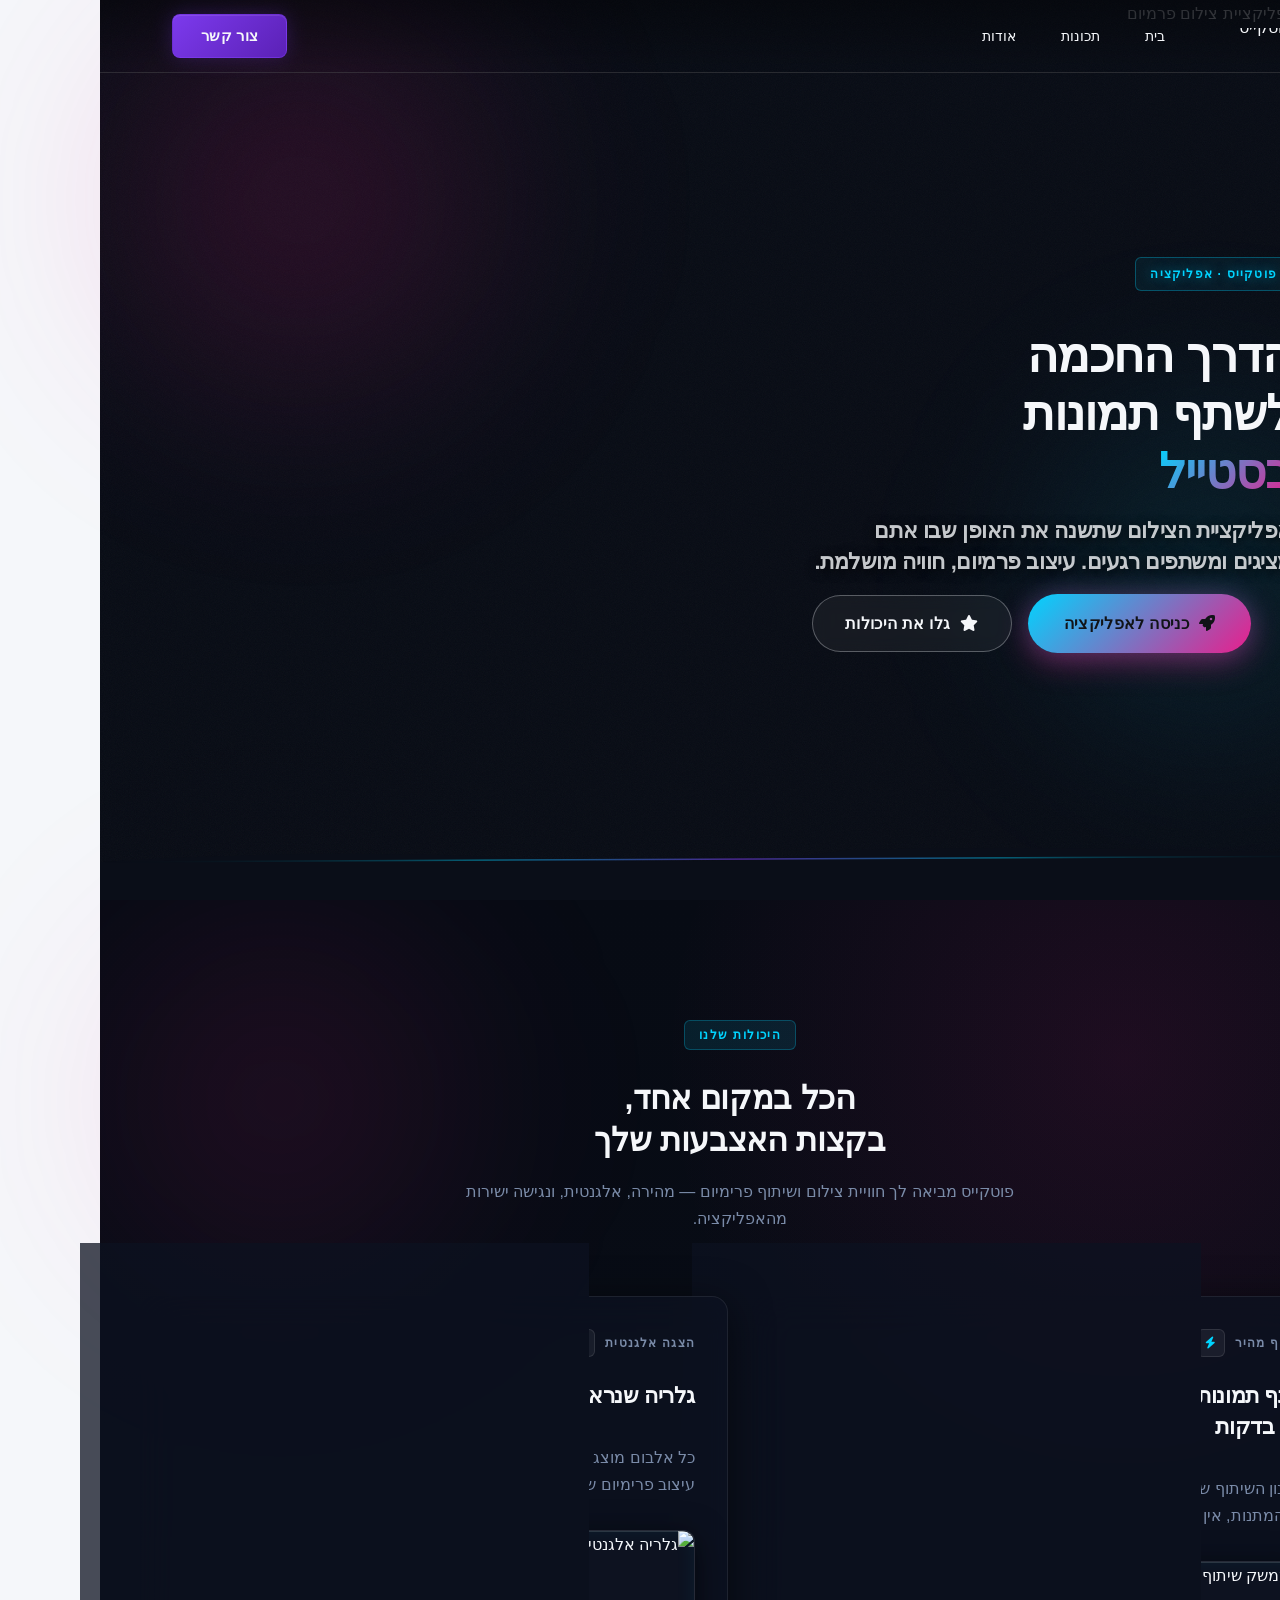
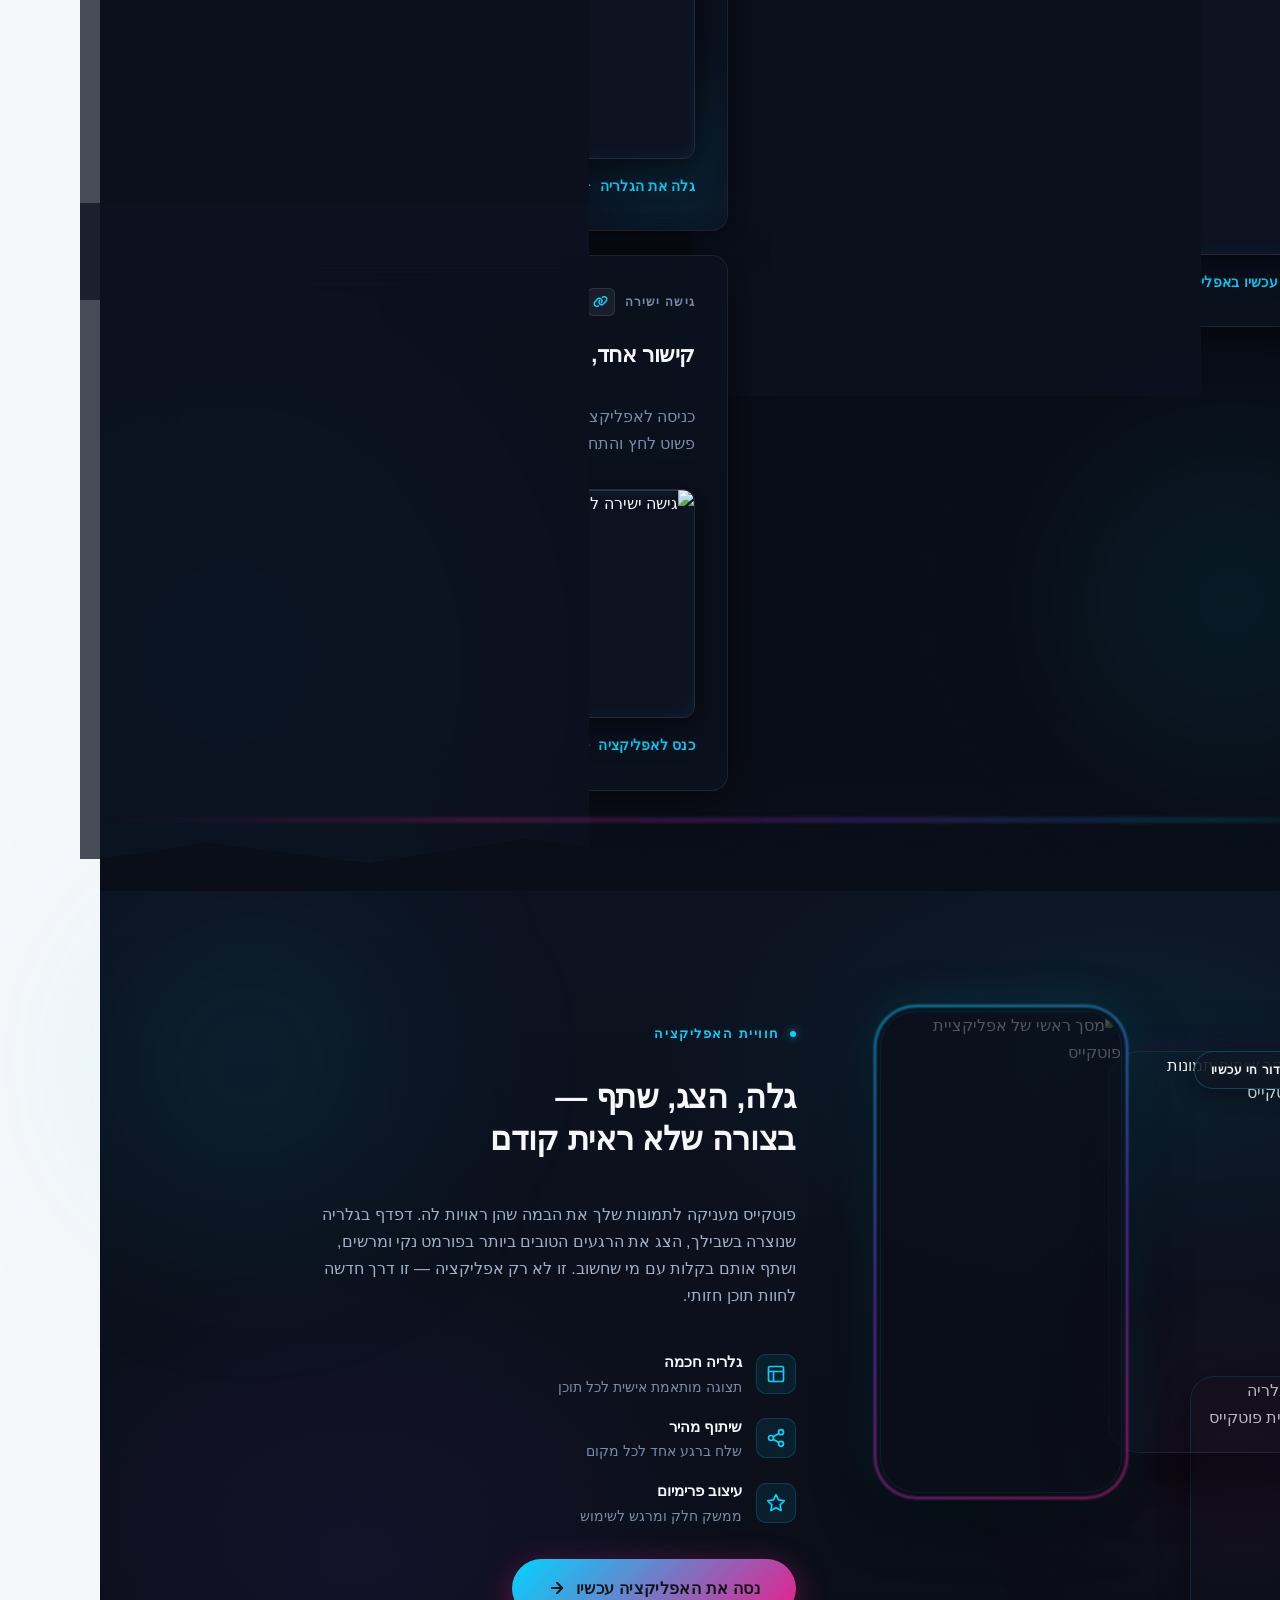
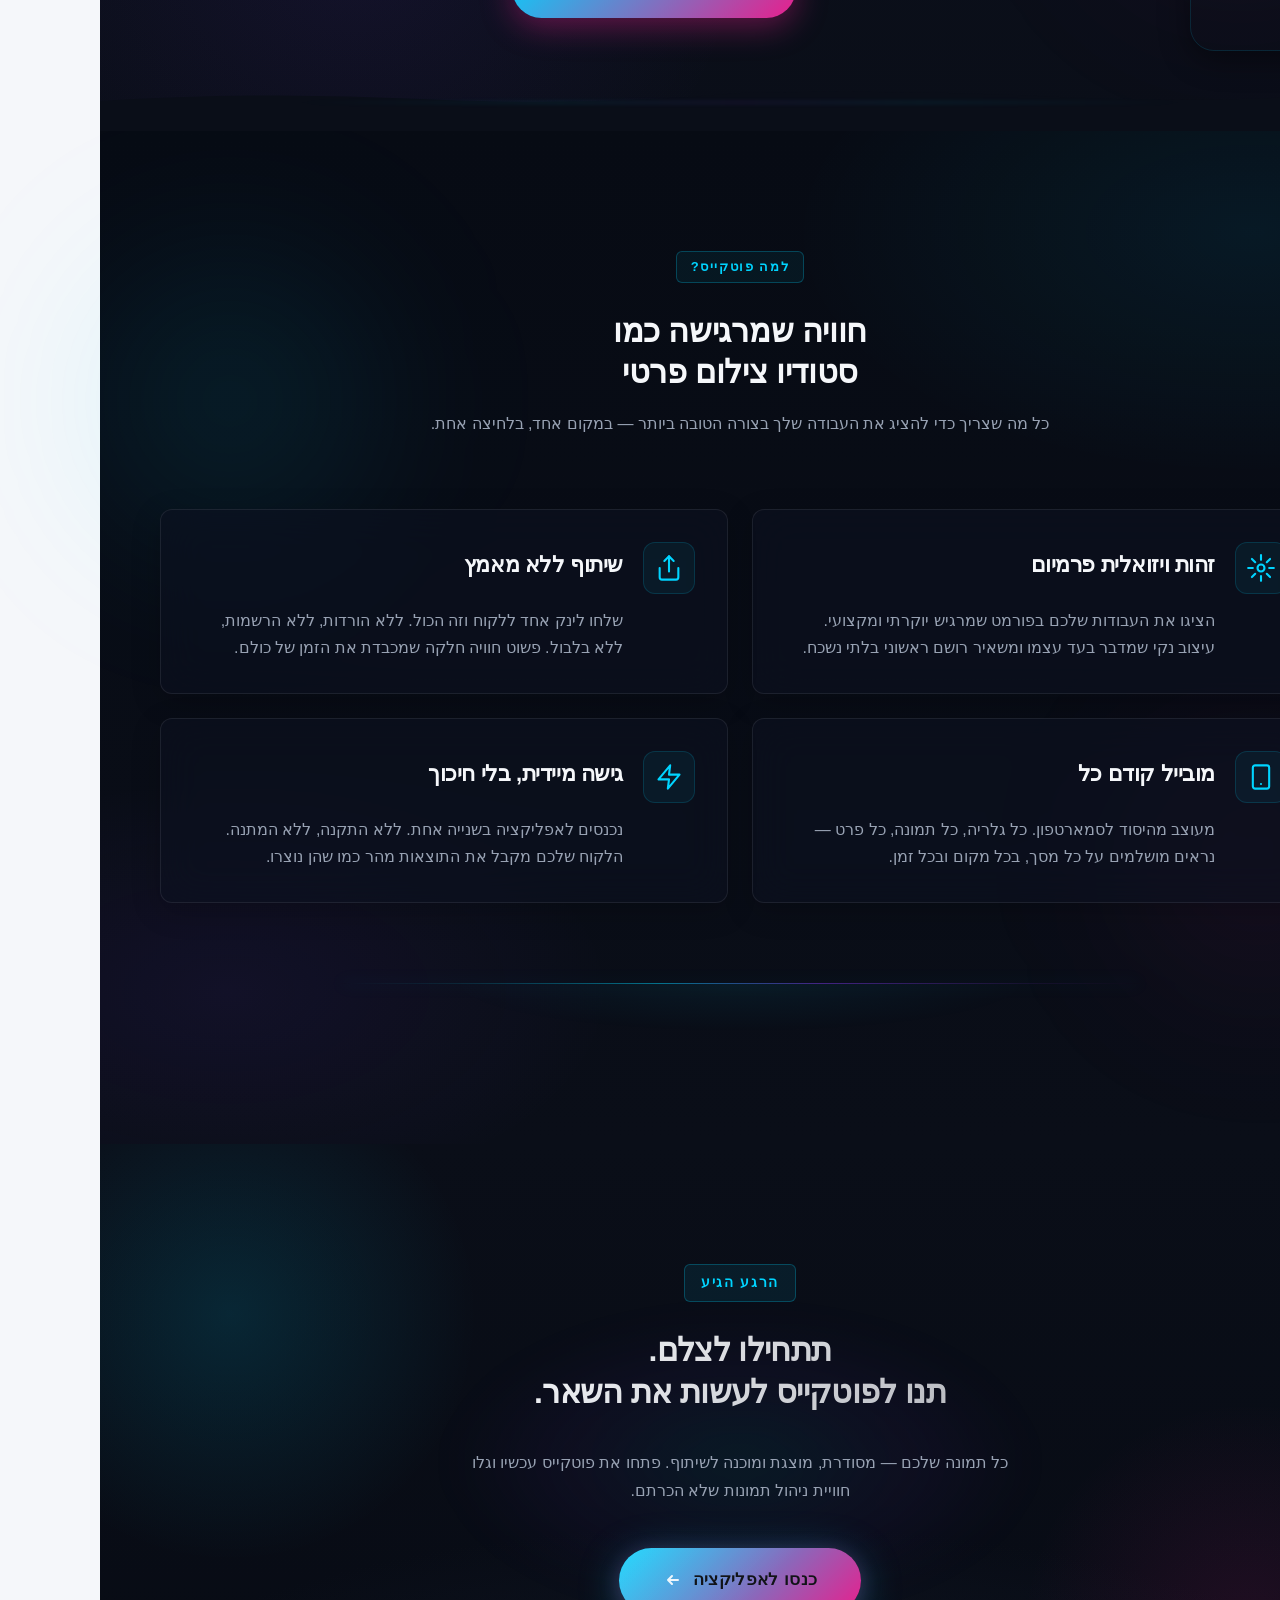
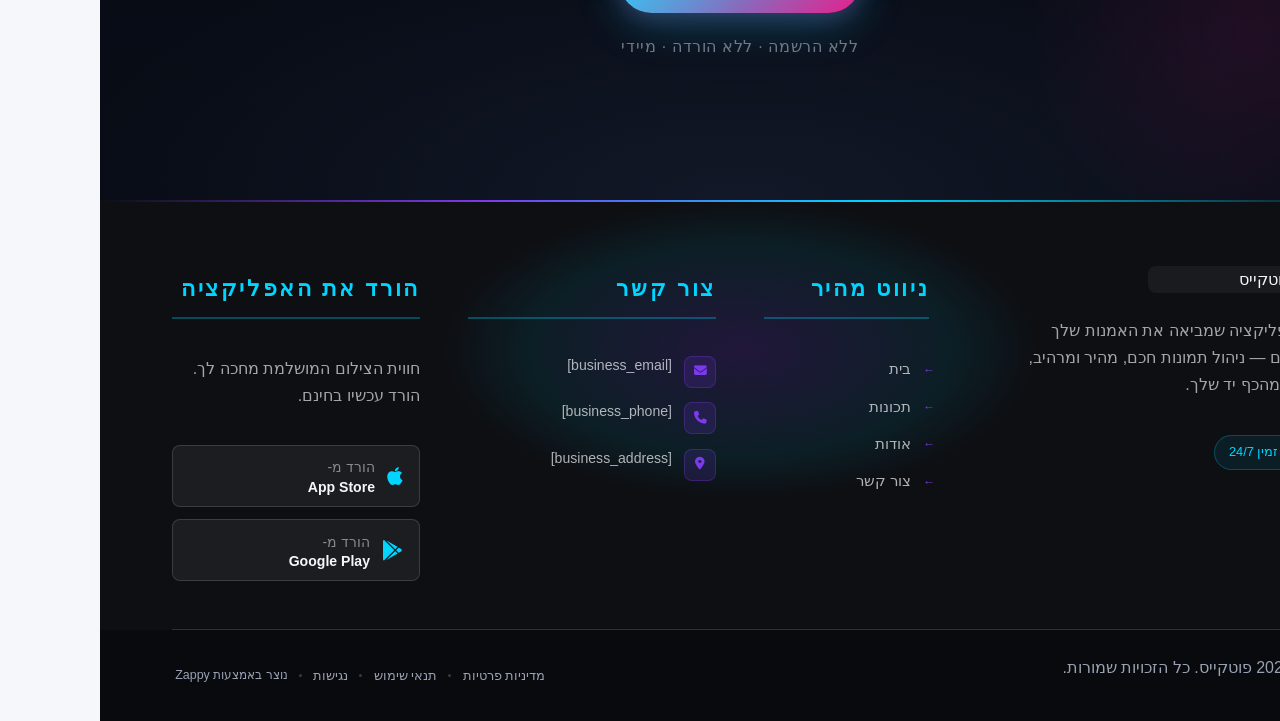
==== commit 1f4e9d44: "Incremental sync: 1 page(s) — update_text" ====
--- a/public/index.html
+++ b/public/index.html
@@ -1 +1 @@
-<!doctype html><html dir="rtl" lang="he"><head><meta charset="UTF-8"><meta content="width=device-width,initial-scale=1" name="viewport"><meta content="index, follow" name="robots"><title>mobile application developer — פוטקייס</title><meta content="פוטקייס מובילה את עולם פיתוח אפליקציות מובייל עם פתרונות חדשניים. שירותי פיתוח אפליקציות מקצועיים שיהפכו את החזון שלך למציאות דיגיטלית. נסה עכשיו!" name="description"><meta content="mobile application developer, פיתוח אפליקציות מובייל, שירותי פיתוח אפליקציות, אפליקציה חדשנית" name="keywords"><link href="/assets/favicon.ico" rel="icon" type="image/x-icon"><link href="/assets/favicon-16x16.png" rel="icon" type="image/png" sizes="16x16"><link href="/assets/favicon-32x32.png" rel="icon" type="image/png" sizes="32x32"><link href="/assets/favicon-48x48.png" rel="icon" type="image/png" sizes="48x48"><link href="/assets/favicon-192x192.png" rel="icon" type="image/png" sizes="192x192"><link href="/assets/favicon-512x512.png" rel="icon" type="image/png" sizes="512x512"><link href="/assets/apple-touch-icon.png" rel="apple-touch-icon"><script>!function(){"use strict";var t="604b4be8-721a-44f7-8a83-e5d442569fa3",e="https://api.zappy5.com/api/analytics/track",a=18e5,n=2592e6,o=!0,i=!0,r=!0;var s=function(){var e="zappy_visitor_"+t,a=null;try{if(a=localStorage.getItem(e)){var o=JSON.parse(a),i=Date.now();if(i-o.created<n)return o.lastSeen=i,localStorage.setItem(e,JSON.stringify(o)),o.id}}catch(t){console.warn("Zappy Analytics: LocalStorage not available")}var r="zv_"+Date.now()+"_"+Math.random().toString(36).substr(2,9);try{localStorage.setItem(e,JSON.stringify({id:r,created:Date.now(),lastSeen:Date.now()}))}catch(t){}return r}(),c=function(){var e="zappy_session_"+t,n=null;try{if(n=sessionStorage.getItem(e)){var o=JSON.parse(n),i=Date.now();if(i-o.timestamp<a)return o.timestamp=i,sessionStorage.setItem(e,JSON.stringify(o)),o.id}}catch(t){console.warn("Zappy Analytics: SessionStorage not available")}var r="zs_"+Date.now()+"_"+Math.random().toString(36).substr(2,9);try{sessionStorage.setItem(e,JSON.stringify({id:r,timestamp:Date.now()}))}catch(t){}return r}();function l(a,n){n=n||{};var o={website_id:t,event_type:a,page_path:window.location.pathname,referrer:document.referrer||"direct",visitor_id:s,session_id:c,metadata:n};if(navigator.sendBeacon){var i=new Blob([JSON.stringify(o)],{type:"application/json"});navigator.sendBeacon(e,i)}else fetch(e,{method:"POST",headers:{"Content-Type":"application/json"},body:JSON.stringify(o),keepalive:!0}).catch(function(t){console.warn("Zappy Analytics: Failed to track event",t)})}o&&l("pageview",{title:document.title,url:window.location.href}),i&&document.addEventListener("click",function(t){var e=t.target;if("BUTTON"===e.tagName||e.closest("button")){var a="BUTTON"===e.tagName?e:e.closest("button");l("click",{element:"button",text:a.textContent.trim().substring(0,100),id:a.id||null,class:a.className||null})}else if("A"===e.tagName||e.closest("a")){var n="A"===e.tagName?e:e.closest("a");l("navigation",{element:"link",text:n.textContent.trim().substring(0,100),href:n.href,external:n.hostname!==window.location.hostname})}},!0),r&&document.addEventListener("submit",function(t){var e=t.target;l("form_submit",{form_id:e.id||null,form_name:e.name||null,form_action:e.action||null,form_method:e.method||"GET"})},!0);var d=Date.now();window.addEventListener("beforeunload",function(){l("page_unload",{time_on_page:Math.floor((Date.now()-d)/1e3),page_path:window.location.pathname})}),window.zappyAnalytics={track:l,getVisitorId:function(){return s},getSessionId:function(){return c}}}()</script><meta content="mobile application developer — פוטקייס" property="og:title"><meta content="פוטקייס מובילה את עולם פיתוח אפליקציות מובייל עם פתרונות חדשניים. שירותי פיתוח אפליקציות מקצועיים שיהפכו את החזון שלך למציאות דיגיטלית. נסה עכשיו!" property="og:description"><meta content="summary_large_image" name="twitter:card"><meta content="mobile application developer — פוטקייס" name="twitter:title"><meta content="פוטקייס מובילה את עולם פיתוח אפליקציות מובייל עם פתרונות חדשניים. שירותי פיתוח אפליקציות מקצועיים שיהפכו את החזון שלך למציאות דיגיטלית. נסה עכשיו!" name="twitter:description"><meta content="website" property="og:type"><meta content="he_IL" property="og:locale"><link href="https://cdnjs.cloudflare.com/ajax/libs/font-awesome/6.4.0/css/all.min.css" rel="stylesheet"><style>.skip-link{position:absolute;top:0;left:0;transform:translateY(-200%);padding:12px 18px;background:var(--bg-dark,#1a1a1a);color:var(--text-light,#fff);font-weight:600;border-radius:0 0 8px 0;z-index:10000}.skip-link:focus{transform:none;outline:2px solid var(--ring,#fff);outline-offset:2px}:focus-visible{outline:2px solid var(--ring,currentColor);outline-offset:3px}</style><link href="/assets/favicon.ico" rel="icon" type="image/x-icon"><link href="/assets/favicon-16x16.png" rel="icon" type="image/png" sizes="16x16"><link href="/assets/favicon-32x32.png" rel="icon" type="image/png" sizes="32x32"><link href="/assets/favicon-48x48.png" rel="icon" type="image/png" sizes="48x48"><link href="/assets/favicon-192x192.png" rel="icon" type="image/png" sizes="192x192"><link href="/assets/favicon-512x512.png" rel="icon" type="image/png" sizes="512x512"><link href="/assets/apple-touch-icon.png" rel="apple-touch-icon"><link href="https://cdn.jsdelivr.net/npm/vanilla-cookieconsent@3/dist/cookieconsent.css" rel="stylesheet"><script src="https://cdn.jsdelivr.net/npm/vanilla-cookieconsent@3/dist/cookieconsent.umd.js"></script><script src="https://cdn.jsdelivr.net/gh/mickidum/acc_toolbar/acctoolbar/acctoolbar.min.js"></script><link href="/styles.css" rel="stylesheet"><style id="zappy-dropdown-submenu-styles">#navMenu li:has(.sub-menu),.nav-menu li:has(.sub-menu),.navbar li:has(.sub-menu),nav li:has(.sub-menu){position:relative}#navMenu .sub-menu,.nav-menu .sub-menu,.navbar .sub-menu,nav .sub-menu{display:block!important;position:absolute!important;top:100%;left:0;min-width:220px;background:#fff;border-radius:8px;box-shadow:0 8px 25px rgba(0,0,0,.15);padding:8px 0;opacity:0;visibility:hidden;transform:translateY(10px);transition:all .3s ease;z-index:1000;list-style:none;pointer-events:none}#navMenu li:hover>.sub-menu,.nav-menu li:hover>.sub-menu,.navbar li:hover>.sub-menu,nav li:hover>.sub-menu{opacity:1!important;visibility:visible!important;transform:translateY(0)!important;pointer-events:auto!important}.sub-menu li{list-style:none;margin:0;padding:0}.sub-menu a{display:block!important;padding:10px 16px!important;color:var(--text-dark,#333)!important;font-weight:500;text-decoration:none;white-space:nowrap;transition:background-color .2s}.sub-menu .zappy-nav-child>a{padding-left:28px!important;font-size:.9em!important;opacity:.85!important}[dir=rtl] .sub-menu .zappy-nav-child>a,html[lang=ar] .sub-menu .zappy-nav-child>a,html[lang=he] .sub-menu .zappy-nav-child>a{padding-left:10px!important;padding-right:28px!important}.sub-menu .zappy-nav-parent>a{font-weight:600!important}.sub-menu a:hover{background-color:#f5f5f5}[dir=rtl] .nav-menu .sub-menu,[dir=rtl] .navbar .sub-menu,[dir=rtl] nav .sub-menu,html[lang=ar] .nav-menu .sub-menu,html[lang=ar] .navbar .sub-menu,html[lang=ar] nav .sub-menu,html[lang=he] .nav-menu .sub-menu,html[lang=he] .navbar .sub-menu,html[lang=he] nav .sub-menu{left:auto!important;right:0!important}.sub-menu:empty,.sub-menu:not(:has(li)):not(:has(> a)),.sub-menu:not(:has(li:not(.zappy-hidden-menu-item))):not(:has(> a)){display:none!important;opacity:0!important;visibility:hidden!important;pointer-events:none!important}li:has(.menu-group-title):hover>.sub-menu{opacity:1!important;visibility:visible!important;transform:translateY(0)!important;pointer-events:auto!important}#navMenu>li>.menu-group-title,.nav-menu>li>.menu-group-title{display:inline-block;padding:.5rem 1rem;cursor:default;user-select:none}@media (max-width:768px){#navMenu .sub-menu,.nav-menu .sub-menu,.navbar .sub-menu,nav .sub-menu{position:static!important;transform:none!important;box-shadow:none!important;background:0 0!important;max-height:0;overflow:hidden;opacity:0;visibility:hidden;transition:max-height .3s ease,opacity .3s ease;padding:0!important;border-radius:0!important}#navMenu .sub-menu.mobile-expanded,.nav-menu .sub-menu.mobile-expanded,.navbar .sub-menu.mobile-expanded{max-height:none!important;overflow-y:visible!important;opacity:1!important;visibility:visible!important;padding:8px 0 8px 16px!important}[dir=rtl] .sub-menu.mobile-expanded,html[lang=he] .sub-menu.mobile-expanded{padding:8px 16px 8px 0!important}#navMenu li:hover>.sub-menu,.nav-menu li:hover>.sub-menu,.navbar li:hover>.sub-menu,nav li:hover>.sub-menu{opacity:0;visibility:hidden;pointer-events:none}#navMenu li>.sub-menu.mobile-expanded,.nav-menu li>.sub-menu.mobile-expanded,.navbar li>.sub-menu.mobile-expanded,nav li>.sub-menu.mobile-expanded{opacity:1!important;visibility:visible!important;pointer-events:auto!important}#navMenu li:has(.sub-menu),.nav-menu li:has(.sub-menu),.navbar li:has(.sub-menu),nav li:has(.sub-menu){display:flex!important;flex-wrap:wrap!important;align-items:center!important;position:relative!important;min-height:44px!important}#navMenu li:has(.sub-menu)>a,.nav-menu li:has(.sub-menu)>a,.navbar li:has(.sub-menu)>a,nav li:has(.sub-menu)>a{flex:1!important;min-width:0!important}#navMenu li:has(.sub-menu)>.menu-group-title,.nav-menu li:has(.sub-menu)>.menu-group-title,.navbar li:has(.sub-menu)>.menu-group-title,nav li:has(.sub-menu)>.menu-group-title{flex:1!important;min-width:0!important;padding:0!important;line-height:inherit!important}#navMenu li:has(.sub-menu)>.sub-menu,.nav-menu li:has(.sub-menu)>.sub-menu,.navbar li:has(.sub-menu)>.sub-menu,nav li:has(.sub-menu)>.sub-menu{flex-basis:100%!important;width:100%!important}#navMenu li:has(.sub-menu)>a [class*=arrow],#navMenu li:has(.sub-menu)>a [class*=chevron],.nav-menu li:has(.sub-menu)>a .fa-angle-down,.nav-menu li:has(.sub-menu)>a .fa-chevron-down,.nav-menu li:has(.sub-menu)>a [class*=arrow],.nav-menu li:has(.sub-menu)>a [class*=chevron],nav li:has(.sub-menu)>a [class*=arrow],nav li:has(.sub-menu)>a [class*=chevron]{display:none!important;visibility:hidden!important}.mobile-submenu-toggle{display:flex!important;align-items:center!important;justify-content:center!important;width:44px!important;height:auto!important;background:0 0!important;border:none!important;cursor:pointer!important;color:var(--text-light)!important;position:static!important;flex-shrink:0!important;align-self:stretch!important;z-index:2!important;padding:0!important;margin:0!important}.mobile-submenu-toggle::after{content:''!important;width:0!important;height:0!important;border-left:6px solid transparent!important;border-right:6px solid transparent!important;border-top:7px solid currentColor!important;transition:transform .3s ease!important}.mobile-submenu-toggle.expanded::after{transform:rotate(180deg)!important}.sub-menu a{padding:10px 0!important;display:block!important;color:var(--text-light)!important;white-space:normal!important}.sub-menu .zappy-nav-child>a{padding-left:28px!important;font-size:.9em!important;opacity:.85!important}[dir=rtl] .sub-menu .zappy-nav-child>a,html[lang=ar] .sub-menu .zappy-nav-child>a,html[lang=he] .sub-menu .zappy-nav-child>a{padding-left:0!important;padding-right:28px!important}.sub-menu .zappy-nav-parent>a{font-weight:600!important}#navMenu.active,.nav-menu.active{max-width:100vw!important;overflow-x:hidden!important;box-sizing:border-box!important}.navbar .sub-menu li a,.zappy-products-dropdown .sub-menu a,nav.navbar .sub-menu li a{color:var(--text-light)!important}}@media (min-width:769px){.mobile-submenu-toggle{display:none!important}}</style><style id="zappy-widget-visibility">html[dir=rtl] .whatsapp-float{right:20px!important;left:auto!important}html:not([dir]) .whatsapp-float,html[dir=ltr] .whatsapp-float{left:20px!important;right:auto!important}html[dir=rtl] #mic-access-tool-general-button,html[dir=rtl] #mic-init-access-tool #mic-access-tool-general-button,html[dir=rtl] #mic-init-access-tool .mic-access-tool-general-button,html[dir=rtl] ._access-icon,html[dir=rtl] .mic-access-tool-general-button{left:20px!important;right:auto!important}html:not([dir]) #mic-access-tool-general-button,html:not([dir]) #mic-init-access-tool #mic-access-tool-general-button,html:not([dir]) #mic-init-access-tool .mic-access-tool-general-button,html:not([dir]) ._access-icon,html:not([dir]) .mic-access-tool-general-button,html[dir=ltr] #mic-access-tool-general-button,html[dir=ltr] #mic-init-access-tool #mic-access-tool-general-button,html[dir=ltr] #mic-init-access-tool .mic-access-tool-general-button,html[dir=ltr] ._access-icon,html[dir=ltr] .mic-access-tool-general-button{right:20px!important;left:auto!important}@media (max-width:768px){.whatsapp-float{display:flex!important}}@media (min-width:769px){.whatsapp-float{display:flex!important}}@media (max-width:768px){#mic-access-tool-general-button,#mic-init-access-tool #mic-access-tool-general-button,#mic-init-access-tool .mic-access-tool-general-button,._access-icon,.mic-access-tool-general-button{display:flex!important;visibility:visible!important;opacity:1!important;pointer-events:auto!important}#mic-access-tool-box.opened-mic-access-tool,#mic-init-access-tool #mic-access-tool-box.opened-mic-access-tool,.mic-access-tool-box.opened-mic-access-tool{visibility:visible!important;opacity:1!important;pointer-events:auto!important}}@media (min-width:769px){#mic-access-tool-general-button,#mic-init-access-tool #mic-access-tool-general-button,#mic-init-access-tool .mic-access-tool-general-button,._access-icon,.mic-access-tool-general-button{display:flex!important;visibility:visible!important;opacity:1!important;pointer-events:auto!important}#mic-access-tool-box.opened-mic-access-tool,#mic-init-access-tool #mic-access-tool-box.opened-mic-access-tool,.mic-access-tool-box.opened-mic-access-tool{visibility:visible!important;opacity:1!important;pointer-events:auto!important}}</style></head><body><a href="#main" class="skip-link">דלג לתוכן הראשי</a><nav class="navbar" dir="rtl"><button aria-label="Menu" class="mobile-toggle" id="mobileToggle"><svg viewBox="0 0 24 24" fill="none" height="24" width="24" class="hamburger-icon"><path d="M3 12h18M3 6h18M3 18h18" stroke="currentColor" stroke-linecap="round" stroke-width="2"></path></svg> <svg viewBox="0 0 24 24" fill="none" height="24" width="24" class="close-icon" style="display:none"><path d="M18 6L6 18M6 6l12 12" stroke="currentColor" stroke-linecap="round" stroke-width="2"></path></svg></button> <button aria-label="Call" class="phone-header-btn" data-phone=""><svg viewBox="0 0 24 24" fill="currentColor" height="20" width="20"><path d="M22 16.92v3a2 2 0 0 1-2.18 2 19.79 19.79 0 0 1-8.63-3.07 19.5 19.5 0 0 1-6-6 19.79 19.79 0 0 1-3.07-8.67A2 2 0 0 1 4.11 2h3a2 2 0 0 1 2 1.72 12.84 12.84 0 0 0 .7 2.81 2 2 0 0 1-.45 2.11L8.09 9.91a16 16 0 0 0 6 6l1.27-1.27a2 2 0 0 1 2.11-.45 12.84 12.84 0 0 0 2.81.7A2 2 0 0 1 22 16.92z"></path></svg></button><div class="nav-container"><div class="nav-right-group"><div class="nav-brand"><a href="/" class="logo-link"><img alt="פוטקייס" src="/assets/site-----image-1.webp" class="logo"></a></div><ul class="nav-menu" id="navMenu"><li><a href="/">בית</a></li><li><a href="/features">תכונות</a></li><li><a href="/about">אודות</a></li></ul></div><div class="nav-cta-container"><a href="/contact" class="nav-cta-btn">צור קשר</a></div></div></nav><script>window.addEventListener("load",function(){const e=document.querySelector(".navbar, nav, header");if(!e)return void console.log("[Navbar] Navbar element not found");let t=document.getElementById("mobileToggle")||document.querySelector(".mobile-toggle")||document.querySelector(".hamburger")||document.querySelector(".hamburger-menu")||document.querySelector(".menu-toggle")||document.querySelector(".burger-menu")||document.querySelector('[aria-label="Menu"]')||document.querySelector('[aria-label="תפריט"]');const n=document.querySelector(".phone-header-btn"),o=window.getComputedStyle(e);let r=o.backgroundColor;if(console.log("[Navbar] Initial navbar background:",r),"transparent"===r||"rgba(0, 0, 0, 0)"===r||r.startsWith("rgba")&&r.includes(", 0)")){const e=o.backgroundImage;if(e&&"none"!==e)console.log("[Navbar] Navbar has background image/gradient, using dark text"),r="rgb(240, 240, 240)";else{const e=window.getComputedStyle(document.body).backgroundColor;console.log("[Navbar] Navbar transparent, using body background:",e),r=e}}const a=r.match(/\d+/g);if(a&&a.length>=3){const e=(.299*parseInt(a[0])+.587*parseInt(a[1])+.114*parseInt(a[2]))/255;console.log("[Navbar] Mobile button colors preserved from Claude CSS (luminance:",e.toFixed(2)+")");const o=document.createElement("style");o.id="zappy-mobile-nav-fix";document.documentElement.lang;document.documentElement.dir,o.textContent='\n        /* Hide mobile buttons on desktop, show only on mobile */\n        @media (min-width: 769px) {\n          .mobile-toggle,\n          .phone-header-btn {\n            display: none !important;\n          }\n        }\n        \n        /* Show and position mobile buttons correctly on mobile */\n        @media (max-width: 768px) {\n          .navbar,\n          nav.navbar {\n            min-height: 70px !important;\n          }\n\n          .mobile-toggle,\n          .phone-header-btn {\n            position: absolute !important;\n            top: 0 !important;\n            bottom: 0 !important;\n            margin-top: auto !important;\n            margin-bottom: auto !important;\n            transform: none !important;\n            z-index: 1001 !important;\n            display: flex !important;\n            align-items: center !important;\n            justify-content: center !important;\n            width: 36px !important;\n            height: 36px !important;\n            border-radius: 50% !important;\n            border: none !important;\n            cursor: pointer !important;\n            padding: 6px !important;\n            background: none !important;\n            color: var(--nav-text, var(--text-light)) !important;\n            touch-action: manipulation !important;\n            -webkit-tap-highlight-color: transparent !important;\n          }\n\n          html[data-zappy-site-type="ecommerce"] .phone-header-btn,\n          body[data-zappy-site-type="ecommerce"] .phone-header-btn,\n          html[data-zappy-site-type="ecommerce"] header .phone-header-btn,\n          html[data-zappy-site-type="ecommerce"] nav .phone-header-btn {\n            display: none !important;\n            visibility: hidden !important;\n            width: 0 !important;\n            height: 0 !important;\n            min-width: 0 !important;\n            overflow: hidden !important;\n          }\n          \n          /* LTR positioning (default): hamburger LEFT, phone RIGHT */\n          html:not([dir="rtl"]):not([lang="he"]):not([lang="ar"]) .mobile-toggle,\n          html[dir="ltr"] .mobile-toggle {\n            left: 12px !important;\n            right: auto !important;\n          }\n          html:not([dir="rtl"]):not([lang="he"]):not([lang="ar"]) .phone-header-btn,\n          html[dir="ltr"] .phone-header-btn {\n            right: 12px !important;\n            left: auto !important;\n          }\n          \n          /* RTL positioning: hamburger RIGHT, phone LEFT */\n          html[dir="rtl"] .mobile-toggle,\n          html[lang="he"] .mobile-toggle,\n          html[lang="ar"] .mobile-toggle {\n            right: 12px !important;\n            left: auto !important;\n          }\n          html[dir="rtl"] .phone-header-btn,\n          html[lang="he"] .phone-header-btn,\n          html[lang="ar"] .phone-header-btn {\n            left: 12px !important;\n            right: auto !important;\n          }\n          \n          /* CRITICAL: Ensure nav-container has min-height on mobile */\n          /* All children are positioned absolutely/fixed on mobile, so height:auto collapses to 0 */\n          .nav-container {\n            min-height: 70px !important;\n            position: relative !important;\n          }\n          \n          /* Ensure SVG icons are properly sized and inherit color */\n          .mobile-toggle svg,\n          .phone-header-btn svg {\n            width: 24px !important;\n            height: 24px !important;\n            /* Don\'t force display - let JavaScript control hamburger/close toggle */\n          }\n          \n          /* Reset nav-cta-container on mobile - remove desktop box-shadow/padding */\n          /* that creates a visible ghost box when CTA button is hidden */\n          .nav-cta-container {\n            box-shadow: none !important;\n            padding: 0 !important;\n          }\n          \n          /* Hide nav-cta-container entirely on mobile when there\'s no lang-switcher */\n          /* (only the CTA button is inside, and it\'s hidden on mobile) */\n          .nav-cta-container:not(:has(.lang-switcher)) {\n            display: none !important;\n          }\n          \n          /* CRITICAL: Prevent hero image fade gradient from bleeding over headline text */\n          /* The .image-fade-gradient has bottom: -30px (extends below parent) */\n          /* On mobile stacked layout, this overlaps the h1 text below the image */\n          .hero-image-column {\n            overflow: hidden !important;\n          }\n          .image-fade-gradient {\n            bottom: 0 !important;\n          }\n          \n          /* Hide desktop language switcher on mobile - hamburger menu handles it */\n          /* High specificity to override stored CSS */\n          .lang-switcher,\n          .nav-cta-container .lang-switcher,\n          .nav-container .lang-switcher,\n          .navbar .lang-switcher,\n          .navbar .nav-cta-container .lang-switcher {\n            display: none !important;\n          }\n        }\n      ';const r=document.getElementById("zappy-mobile-nav-fix");r&&r.remove(),document.head.appendChild(o),console.log("[Navbar] Critical CSS injected for mobile nav positioning");const i=window.innerWidth<=768;if(t){const e=t.querySelector(".hamburger-icon"),n=t.querySelector(".close-icon");e&&(e.style.setProperty("width","24px","important"),e.style.setProperty("height","24px","important"),e.style.setProperty("display","block","important")),n&&(n.style.setProperty("width","24px","important"),n.style.setProperty("height","24px","important"),n.style.setProperty("display","none","important")),i?(t.style.setProperty("position","absolute","important"),t.style.setProperty("top","0","important"),t.style.setProperty("bottom","0","important"),t.style.setProperty("margin-top","auto","important"),t.style.setProperty("margin-bottom","auto","important"),t.style.setProperty("transform","none","important"),t.style.setProperty("z-index","1001","important"),t.style.removeProperty("left"),t.style.removeProperty("right"),console.log("[Navbar] Mobile toggle positioning applied (mobile viewport)")):(t.style.removeProperty("position"),t.style.removeProperty("top"),t.style.removeProperty("transform"),t.style.removeProperty("z-index"),t.style.removeProperty("left"),t.style.removeProperty("right"),console.log("[Navbar] Desktop viewport - cleared mobile toggle inline positioning"))}if(n){const e=n.querySelector("svg");e&&(e.style.width="24px",e.style.height="24px",e.setAttribute("width","24"),e.setAttribute("height","24")),i?(n.style.setProperty("position","absolute","important"),n.style.setProperty("top","0","important"),n.style.setProperty("bottom","0","important"),n.style.setProperty("margin-top","auto","important"),n.style.setProperty("margin-bottom","auto","important"),n.style.setProperty("transform","none","important"),n.style.setProperty("z-index","1001","important"),n.style.removeProperty("left"),n.style.removeProperty("right"),console.log("[Navbar] Phone button positioning applied (mobile viewport)")):(n.style.removeProperty("position"),n.style.removeProperty("top"),n.style.removeProperty("transform"),n.style.removeProperty("z-index"),n.style.removeProperty("left"),n.style.removeProperty("right"),console.log("[Navbar] Desktop viewport - cleared phone button inline positioning"))}}else console.log("[Navbar] Could not parse background color:",r);t=document.getElementById("mobileToggle")||document.querySelector(".mobile-toggle")||document.querySelector(".hamburger")||document.querySelector(".hamburger-menu")||document.querySelector(".menu-toggle")||document.querySelector(".burger-menu")||document.querySelector('[aria-label="Menu"]')||document.querySelector('[aria-label="תפריט"]');const i=document.getElementById("navMenu")||document.querySelector(".nav-menu")||document.querySelector(".nav-links")||document.querySelector("nav ul:not(.submenu)");if(!t||!i)return void console.log("[Navbar] Mobile toggle or menu not found:",{toggle:!!t,menu:!!i});i.id||(i.id="navMenu"),console.log("[Navbar] Initializing mobile menu...");const l=t.cloneNode(!0);t.parentNode.replaceChild(l,t);var s=0;function p(e){var t=Date.now();t-s<300||(s=t,function(e){e.preventDefault(),e.stopPropagation();const t=l.querySelector(".hamburger-icon"),n=l.querySelector(".close-icon");i.classList.contains("active")?(i.classList.remove("active"),t&&t.style.setProperty("display","block","important"),n&&n.style.setProperty("display","none","important"),document.body.style.overflow="",console.log("[Navbar] Menu closed")):(i.classList.add("active"),t&&t.style.setProperty("display","none","important"),n&&n.style.setProperty("display","block","important"),document.body.style.overflow="hidden",console.log("[Navbar] Menu opened"))}(e))}l.addEventListener("click",p),l.addEventListener("touchend",p),i.querySelectorAll("a").forEach(function(e){e.addEventListener("click",function(){if("#"===this.getAttribute("href"))return;const e=l.querySelector(".hamburger-icon"),t=l.querySelector(".close-icon");i.classList.remove("active"),e&&e.style.setProperty("display","block","important"),t&&t.style.setProperty("display","none","important"),document.body.style.overflow="",console.log("[Navbar] Menu closed (link clicked)")})});var m=i.querySelectorAll(".dropdown-toggle");m.forEach(function(e){e.addEventListener("click",function(e){e.preventDefault(),e.stopPropagation();var t=this.closest(".nav-dropdown");t&&(t.parentNode.querySelectorAll(".nav-dropdown.open").forEach(function(e){e!==t&&e.classList.remove("open")}),t.classList.toggle("open"),console.log("[Navbar] Dropdown toggled:",t.classList.contains("open")?"open":"closed"))})}),document.addEventListener("click",function(e){e.target.closest(".nav-dropdown")||document.querySelectorAll(".nav-dropdown.open").forEach(function(e){e.classList.remove("open")})}),console.log("[Navbar] Dropdown handlers initialized for "+m.length+" dropdowns"),n&&n.addEventListener("click",function(){const e=document.querySelectorAll('a[href^="tel:"]'),t=e.length>0?e[0].getAttribute("href").replace("tel:",""):"[business_phone]";window.location.href="tel:"+t,console.log("[Navbar] Phone button clicked")}),console.log("[Navbar] Mobile menu initialized successfully")})</script><main id="main"><section class="index-hero-section" data-band-index="0" data-layout-spec="בית-hero" dir="rtl" data-hero-type="fullscreen-scrim"><div class="index-hero-bg"><img alt="פוטקייס - אפליקציית צילום פרמיום" src="/assets/site-index-hero-image-1.webp" data-context="Cinematic night photography scene for a premium mobile app launch. A dark atmospheric studio environment with dramatic lighting, glowing smartphone screens displaying beautiful photo galleries, neon cyan and violet light streaks reflecting on sleek surfaces, shallow depth of field, film grain texture, high-end editorial feel, deep shadows, bokeh light orbs in background, premium tech product photography atmosphere" data-placeholder="index-hero-image-1" height="700" loading="eager" width="1200" data-hero-bg="true" fetchpriority="high"></div><div class="index-hero-scrim" aria-hidden="true"></div><div class="index-hero-orb index-hero-orb--pink" aria-hidden="true"></div><div class="index-hero-orb index-hero-orb--cyan" aria-hidden="true"></div><div class="index-hero-grain" aria-hidden="true"></div><div class="index-hero-container"><div class="index-hero-content"><span class="index-hero-label">פוטקייס · השקת אפליקציה</span><h1 class="index-hero-h1">הדרך החכמה<br>לשתף תמונות<br><span class="index-hero-gradient-text">בסטייל</span></h1><h3 class="index-hero-subtitle">אפליקציית הצילום שתשנה את האופן שבו אתם מציגים ומשתפים רגעים. עיצוב פרמיום, חוויה מושלמת.</h3><div class="index-hero-ctas"><a href="https://app.base44.com/apps/69f72c06f3842066f5db1404/editor/preview" class="index-hero-btn-primary" target="_blank" rel="noopener noreferrer"><i class="fa-solid fa-rocket" aria-hidden="true"></i> כניסה לאפליקציה </a><a href="#features" class="index-hero-btn-secondary"><i class="fa-solid fa-star" aria-hidden="true"></i> גלו את היכולות</a></div></div></div><div class="index-hero-divider-wrapper"><svg viewBox="0 0 1200 90" aria-hidden="true" xmlns="http://www.w3.org/2000/svg" data-no-icon-edit="true" preserveAspectRatio="none"><defs><linearGradient id="heroGlowLine" x1="0%" x2="100%" y1="0%" y2="0%"><stop offset="0%" stop-color="transparent"></stop><stop offset="30%" stop-color="#00D4FF" stop-opacity="0.6"></stop><stop offset="50%" stop-color="#7C3AED" stop-opacity="0.8"></stop><stop offset="70%" stop-color="#00D4FF" stop-opacity="0.6"></stop><stop offset="100%" stop-color="transparent"></stop></linearGradient></defs><path d="M0,90 L0,52 Q200,38 400,48 T700,40 Q900,34 1200,46 L1200,90 Z" fill="#0A0E18"></path><line x1="0" x2="1200" y1="52" y2="46" opacity="0.7" stroke="url(#heroGlowLine)" stroke-width="1.5"></line></svg></div></section><section class="index-features-section" data-band-index="1" data-layout-spec="בית-features" dir="rtl"><div class="ifs-orb ifs-orb-pink" aria-hidden="true"></div><div class="ifs-orb ifs-orb-cyan" aria-hidden="true"></div><div class="ifs-container"><div class="ifs-intro"><span class="ifs-eyebrow">היכולות שלנו</span><h2 class="ifs-heading">הכל במקום אחד,<br>בקצות האצבעות שלך</h2><p class="ifs-subheading">פוטקייס מביאה לך חוויית צילום ושיתוף פרימיום — מהירה, אלגנטית, ונגישה ישירות מהאפליקציה.</p></div><div class="ifs-grid"><article class="ifs-card ifs-card-large"><div class="ifs-card-glow ifs-card-glow-pink" aria-hidden="true"></div><div class="ifs-card-inner"><div class="ifs-label-row"><span class="ifs-label">שיתוף מהיר</span> <span class="ifs-label-icon"><i class="fa-solid fa-bolt"></i></span></div><h3 class="ifs-card-title">שתף תמונות בשניות,<br>לא בדקות</h3><p class="ifs-card-desc">מנגנון השיתוף של פוטקייס מאפשר להעביר תמונות ואלבומים בלחיצה אחת. אין המתנות, אין בלבול — רק שיתוף חלק ומיידי לכל מי שחשוב לך.</p><figure class="ifs-screenshot-frame"><div class="ifs-frame-glow" aria-hidden="true"></div><img alt="ממשק שיתוף תמונות מהיר בפוטקייס" src="/assets/site-index-features-image-1.webp" data-context="Dark premium mobile app UI screenshot showing fast photo sharing interface with glowing neon accents, cyan and magenta highlights, smooth dark glassmorphism panels, and a grid of beautiful shared photos on a deep graphite background" data-placeholder="index-features-image-1" height="300" loading="lazy" width="520" decoding="async"></figure><a href="https://app.base44.com/apps/69f72c06f3842066f5db1404/editor/preview" class="ifs-cta-link" target="_blank" rel="noopener">נסה עכשיו באפליקציה <i class="fa-solid fa-arrow-left"></i></a></div></article><div class="ifs-stack"><article class="ifs-card ifs-card-small"><div class="ifs-card-glow ifs-card-glow-cyan" aria-hidden="true"></div><div class="ifs-card-inner"><div class="ifs-label-row"><span class="ifs-label">הצגה אלגנטית</span> <span class="ifs-label-icon"><i class="fa-solid fa-images"></i></span></div><h3 class="ifs-card-title">גלריה שנראית כמו תערוכה</h3><p class="ifs-card-desc">כל אלבום מוצג בפריסה קינמטית מרהיבה שמדגישה את היופי של כל תמונה. עיצוב פרימיום שמדבר בעד עצמו.</p><figure class="ifs-screenshot-frame ifs-screenshot-sm"><div class="ifs-frame-glow" aria-hidden="true"></div><img alt="גלריה אלגנטית בפוטקייס" src="/assets/site-index-features-image-2.webp" data-context="Elegant dark mobile app gallery screen showing a premium photo album layout with cinematic presentation, neon-framed image tiles on deep graphite background, violet and cyan glow accents, and luxurious spacing between photos" data-placeholder="index-features-image-2" height="200" loading="lazy" width="460" decoding="async"></figure><a href="https://app.base44.com/apps/69f72c06f3842066f5db1404/editor/preview" class="ifs-cta-link" target="_blank" rel="noopener">גלה את הגלריה <i class="fa-solid fa-arrow-left"></i></a></div></article><article class="ifs-card ifs-card-small"><div class="ifs-card-glow ifs-card-glow-violet" aria-hidden="true"></div><div class="ifs-card-inner"><div class="ifs-label-row"><span class="ifs-label">גישה ישירה</span> <span class="ifs-label-icon"><i class="fa-solid fa-link"></i></span></div><h3 class="ifs-card-title">קישור אחד, כל העולם שלך</h3><p class="ifs-card-desc">כניסה לאפליקציה דרך קישור ישיר — ללא הורדות, ללא הרשמות מסורבלות. פשוט לחץ והתחל לעבוד עם פוטקייס עכשיו.</p><figure class="ifs-screenshot-frame ifs-screenshot-sm"><div class="ifs-frame-glow" aria-hidden="true"></div><img alt="גישה ישירה לאפליקציית פוטקייס" src="/assets/site-index-features-image-3.webp" data-context="Dark premium mobile app onboarding screen showing simple direct link access with a glowing CTA button, neon cyan outline, clean minimal UI on deep dark background, and a single prominent entry point for the app" data-placeholder="index-features-image-3" height="200" loading="lazy" width="460" decoding="async"></figure><a href="https://app.base44.com/apps/69f72c06f3842066f5db1404/editor/preview" class="ifs-cta-link" target="_blank" rel="noopener">כנס לאפליקציה <i class="fa-solid fa-arrow-left"></i></a></div></article></div></div></div><div class="ifs-divider-wrapper"><div class="ifs-glow-seam" aria-hidden="true"></div><svg viewBox="0 0 1440 80" aria-hidden="true" xmlns="http://www.w3.org/2000/svg" data-no-icon-edit="true" preserveAspectRatio="none"><path d="M0,80 L0,48 L120,32 L300,52 L480,28 L660,50 L840,26 L1020,46 L1200,30 L1440,44 L1440,80 Z" fill="#0A0E18"></path></svg></div></section><section class="index-showcase-section" data-band-index="2" data-layout-spec="בית-showcase" dir="rtl" id="index-showcase-section"><div class="showcase-orb showcase-orb--cyan" aria-hidden="true"></div><div class="showcase-orb showcase-orb--pink" aria-hidden="true"></div><div class="showcase-container"><div class="showcase-visual" aria-hidden="false"><div class="showcase-backplate"><img alt="תצוגת גלריה באפליקציית פוטקייס" src="/assets/site-index-showcase-image-3.webp" data-context="Fotcase mobile app screenshot showing a photo gallery grid view with darkened thumbnails and cyan neon edge glow, on a dark background, premium tech aesthetic" data-placeholder="index-showcase-image-3" height="380" loading="lazy" width="220" decoding="async" class="showcase-phone showcase-phone--back" data-element-id="img-1779545851018-ak5docm8d" data-element-type="image"></div><div class="showcase-phone-wrap showcase-phone-wrap--secondary"><div class="showcase-phone-frame"><img alt="מסך שיתוף תמונות בפוטקייס" src="/assets/site-index-showcase-image-2.webp" data-context="Fotcase app on a modern smartphone showing a photo sharing screen with elegant dark UI, neon cyan accent highlights, and a curated photo collection, realistic phone mockup on dark background" data-placeholder="index-showcase-image-2" height="520" loading="lazy" width="260" decoding="async" class="showcase-phone showcase-phone--secondary" data-element-id="img-1779545851018-75cl55z5i" data-element-type="image"></div></div><div class="showcase-phone-wrap showcase-phone-wrap--primary"><div class="showcase-phone-frame showcase-phone-frame--primary"><img alt="מסך ראשי של אפליקציית פוטקייס" src="/assets/site-index-showcase-image-1.webp" data-context="Fotcase mobile app main screen showing a beautifully curated photo portfolio with darkened image thumbnails, cyan neon glow edges, elegant dark UI, presented on a premium smartphone mockup with glowing neon border frame, cinematic product photography style" data-placeholder="index-showcase-image-1" height="600" loading="lazy" width="300" decoding="async" class="showcase-phone showcase-phone--primary" data-element-id="img-1779545851018-vc02u6mw2" data-element-type="image"></div><div class="showcase-neon-border" aria-hidden="true"></div></div><div class="showcase-badge" aria-hidden="true"><span class="showcase-badge-dot"></span> <span class="showcase-badge-text">&nbsp;שידור חי עכשיו</span></div></div><div class="showcase-content"><div class="showcase-eyebrow"><span class="showcase-eyebrow-dot"></span> <span>חוויית האפליקציה</span></div><h2 class="showcase-heading">גלה, הצג, שתף —<br>בצורה שלא ראית קודם</h2><p class="showcase-body">פוטקייס מעניקה לתמונות שלך את הבמה שהן ראויות לה. דפדף בגלריה שנוצרה בשבילך, הצג את הרגעים הטובים ביותר בפורמט נקי ומרשים, ושתף אותם בקלות עם מי שחשוב. זו לא רק אפליקציה — זו דרך חדשה לחוות תוכן חזותי.</p><div class="showcase-features"><div class="showcase-feature-item"><div class="showcase-feature-icon"><svg viewBox="0 0 24 24" fill="none" height="20" width="20" stroke="currentColor" stroke-linecap="round" stroke-linejoin="round" stroke-width="2" data-element-type="icon" data-icon-type="svg"><rect height="18" rx="2" width="18" x="3" y="3"></rect><path d="M3 9h18M9 21V9"></path></svg></div><div class="showcase-feature-text"><strong>גלריה חכמה</strong> <span>תצוגה מותאמת אישית לכל תוכן</span></div></div><div class="showcase-feature-item"><div class="showcase-feature-icon"><svg viewBox="0 0 24 24" fill="none" height="20" width="20" stroke="currentColor" stroke-linecap="round" stroke-linejoin="round" stroke-width="2" data-element-type="icon" data-icon-type="svg"><circle cx="18" cy="5" r="3"></circle><circle cx="6" cy="12" r="3"></circle><circle cx="18" cy="19" r="3"></circle><line x1="8.59" x2="15.42" y1="13.51" y2="17.49"></line><line x1="15.41" x2="8.59" y1="6.51" y2="10.49"></line></svg></div><div class="showcase-feature-text"><strong>שיתוף מהיר</strong> <span>שלח ברגע אחד לכל מקום</span></div></div><div class="showcase-feature-item"><div class="showcase-feature-icon"><svg viewBox="0 0 24 24" fill="none" height="20" width="20" stroke="currentColor" stroke-linecap="round" stroke-linejoin="round" stroke-width="2" data-element-type="icon" data-icon-type="svg"><polygon points="12 2 15.09 8.26 22 9.27 17 14.14 18.18 21.02 12 17.77 5.82 21.02 7 14.14 2 9.27 8.91 8.26 12 2"></polygon></svg></div><div class="showcase-feature-text"><strong>עיצוב פרימיום</strong> <span>ממשק חלק ומרגש לשימוש</span></div></div></div><div class="showcase-cta-wrap"><a href="https://app.base44.com/apps/69f72c06f3842066f5db1404/editor/preview" class="btn-primary showcase-cta" target="_blank" rel="noopener noreferrer" data-element-id="btn-1779545850991-mmolfidz8" data-element-type="button" data-native-element="true" style="color:rgb(17, 19, 23) !important"><span style="color:rgb(17, 19, 23) !important">נסה את האפליקציה עכשיו</span> <svg viewBox="0 0 24 24" fill="none" height="18" width="18" stroke="currentColor" stroke-linecap="round" stroke-linejoin="round" stroke-width="2.5" aria-hidden="true"><line x1="19" x2="5" y1="12" y2="12"></line><polyline points="12 5 5 12 12 19"></polyline></svg></a></div></div></div><div class="showcase-divider-wrapper"><div class="showcase-divider-glow" aria-hidden="true"></div><svg viewBox="0 0 1200 60" aria-hidden="true" xmlns="http://www.w3.org/2000/svg" data-no-icon-edit="true" preserveAspectRatio="none"><path d="M0,60 L0,30 Q150,20 300,28 T600,22 Q750,18 900,26 T1200,20 L1200,60 Z" fill="#0A0E18"></path></svg></div></section><section class="index-benefits-section" data-band-index="3" data-layout-spec="בית-benefits" dir="rtl"><div class="benefits-orb benefits-orb-cyan" aria-hidden="true"></div><div class="benefits-orb benefits-orb-pink" aria-hidden="true"></div><div class="benefits-container"><div class="benefits-header"><span class="benefits-label">למה פוטקייס?</span><h2 class="benefits-title">חוויה שמרגישה כמו<br>סטודיו צילום פרטי</h2><p class="benefits-subtitle">כל מה שצריך כדי להציג את העבודה שלך בצורה הטובה ביותר — במקום אחד, בלחיצה אחת.</p></div><div class="benefits-grid"><article class="benefit-card"><div class="benefit-icon-wrap"><svg viewBox="0 0 24 24" fill="none" height="28" width="28" stroke="currentColor" stroke-linecap="round" stroke-linejoin="round" stroke-width="1.8" data-element-type="icon" data-icon-type="svg" aria-hidden="true" xmlns="http://www.w3.org/2000/svg"><circle cx="12" cy="12" r="3"></circle><path d="M12 1v4M12 19v4M4.22 4.22l2.83 2.83M16.95 16.95l2.83 2.83M1 12h4M19 12h4M4.22 19.78l2.83-2.83M16.95 7.05l2.83-2.83"></path></svg></div><div class="benefit-content"><h3 class="benefit-title">זהות ויזואלית פרמיום</h3><p class="benefit-desc">הציגו את העבודות שלכם בפורמט שמרגיש יוקרתי ומקצועי. עיצוב נקי שמדבר בעד עצמו ומשאיר רושם ראשוני בלתי נשכח.</p></div></article><article class="benefit-card"><div class="benefit-icon-wrap"><svg viewBox="0 0 24 24" fill="none" height="28" width="28" stroke="currentColor" stroke-linecap="round" stroke-linejoin="round" stroke-width="1.8" data-element-type="icon" data-icon-type="svg" aria-hidden="true" xmlns="http://www.w3.org/2000/svg"><path d="M4 12v8a2 2 0 0 0 2 2h12a2 2 0 0 0 2-2v-8"></path><polyline points="16 6 12 2 8 6"></polyline><line x1="12" x2="12" y1="2" y2="15"></line></svg></div><div class="benefit-content"><h3 class="benefit-title">שיתוף ללא מאמץ</h3><p class="benefit-desc">שלחו לינק אחד ללקוח וזה הכול. ללא הורדות, ללא הרשמות, ללא בלבול. פשוט חוויה חלקה שמכבדת את הזמן של כולם.</p></div></article><article class="benefit-card"><div class="benefit-icon-wrap"><svg viewBox="0 0 24 24" fill="none" height="28" width="28" stroke="currentColor" stroke-linecap="round" stroke-linejoin="round" stroke-width="1.8" data-element-type="icon" data-icon-type="svg" aria-hidden="true" xmlns="http://www.w3.org/2000/svg"><rect height="20" rx="2" width="14" x="5" y="2" ry="2"></rect><line x1="12" x2="12.01" y1="18" y2="18"></line></svg></div><div class="benefit-content"><h3 class="benefit-title">מובייל קודם כל</h3><p class="benefit-desc">מעוצב מהיסוד לסמארטפון. כל גלריה, כל תמונה, כל פרט — נראים מושלמים על כל מסך, בכל מקום ובכל זמן.</p></div></article><article class="benefit-card"><div class="benefit-icon-wrap"><svg viewBox="0 0 24 24" fill="none" height="28" width="28" stroke="currentColor" stroke-linecap="round" stroke-linejoin="round" stroke-width="1.8" data-element-type="icon" data-icon-type="svg" aria-hidden="true" xmlns="http://www.w3.org/2000/svg"><polygon points="13 2 3 14 12 14 11 22 21 10 12 10 13 2"></polygon></svg></div><div class="benefit-content"><h3 class="benefit-title">גישה מיידית, בלי חיכוך</h3><p class="benefit-desc">נכנסים לאפליקציה בשנייה אחת. ללא התקנה, ללא המתנה. הלקוח שלכם מקבל את התוצאות מהר כמו שהן נוצרו.</p></div></article></div></div><div class="benefits-divider-wrap" aria-hidden="true"><div class="benefits-glow-line"></div><div class="benefits-radial-fade"></div></div></section><section class="index-cta-section" data-band-index="4" data-layout-spec="בית-cta" dir="rtl"><div class="index-cta-glow-cyan" aria-hidden="true"></div><div class="index-cta-glow-pink" aria-hidden="true"></div><div class="index-cta-grain" aria-hidden="true"></div><div class="index-cta-container"><div class="index-cta-halo" aria-hidden="true"></div><div class="index-cta-content"><span class="index-cta-eyebrow">הרגע הגיע</span><h2 class="index-cta-heading">תתחילו לצלם.<br>תנו לפוטקייס לעשות את השאר.</h2><p class="index-cta-sub">כל תמונה שלכם — מסודרת, מוצגת ומוכנה לשיתוף. פתחו את פוטקייס עכשיו וגלו חוויית ניהול תמונות שלא הכרתם.</p><a href="https://app.base44.com/apps/69f72c06f3842066f5db1404/editor/preview" class="btn-primary index-cta-btn" target="_blank" rel="noopener noreferrer"><span class="index-cta-btn-text">כנסו לאפליקציה</span> <svg viewBox="0 0 20 20" fill="none" height="20" width="20" aria-hidden="true" xmlns="http://www.w3.org/2000/svg" class="index-cta-btn-icon" data-no-icon-edit="true"><path d="M15 10L5 10M9 6L5 10L9 14" stroke="currentColor" stroke-linecap="round" stroke-width="2" stroke-linejoin="round"></path></svg></a><p class="index-cta-note">ללא הרשמה · ללא הורדה · מיידי</p></div></div></section></main><footer aria-label="כותרת תחתונה של פוטקייס" class="site-footer" dir="rtl"><div class="footer-glow-bar"></div><div class="footer-container"><div class="footer-top"><div class="footer-col footer-col--brand"><a href="/" class="footer-logo-link"><img alt="פוטקייס" src="/assets/technology-mobile-app-logo.webp" class="logo"></a><p class="footer-tagline">האפליקציה שמביאה את האמנות שלך לחיים — ניהול תמונות חכם, מהיר ומרהיב, ישר מהכף יד שלך.</p><div class="footer-badge"><span class="badge-dot"></span>זמין 24/7</div><div class="footer-social"></div></div><div class="footer-col footer-col--links"><h3 class="footer-heading">ניווט מהיר</h3><ul class="footer-nav"><li><a href="/">בית</a></li><li><a href="/features">תכונות</a></li><li><a href="/about">אודות</a></li><li><a href="/contact">צור קשר</a></li></ul></div><div class="footer-col footer-col--contact"><h3 class="footer-heading">צור קשר</h3><ul class="footer-contact"><li><span class="contact-icon"><i class="fas fa-envelope"></i></span><span class="contact-text"><a href="mailto:[business_email]">[business_email]</a></span></li><li><span class="contact-icon"><i class="fas fa-phone"></i></span><span class="contact-text"><a href="tel:[business_phone]">[business_phone]</a></span></li><li><a href="/"><span class="contact-icon"><i class="fas fa-map-marker-alt"></i></span><span class="contact-text">[business_address]</span></a></li></ul></div><div class="footer-col footer-col--app"><h3 class="footer-heading">הורד את האפליקציה</h3><p class="footer-app-text">חווית הצילום המושלמת מחכה לך. הורד עכשיו בחינם.</p><div class="footer-app-badges"><a href="#" class="app-store-btn" aria-label="הורד מ-App Store"><i class="fab fa-apple"></i><span><small>הורד מ-</small>App Store</span></a><a href="#" class="app-store-btn" aria-label="הורד מ-Google Play"><i class="fab fa-google-play"></i><span><small>הורד מ-</small>Google Play</span></a></div></div></div></div><div class="footer-bottom-wrapper"><div class="footer-container"><div class="footer-bottom"><p class="footer-copy">© 2026 פוטקייס. כל הזכויות שמורות.</p><div class="footer-legal"><a href="/privacy">מדיניות פרטיות</a><span class="legal-sep"></span><a href="/terms">תנאי שימוש</a><span class="legal-sep"></span><a href="/accessibility">נגישות</a><span class="legal-sep"></span><a href="https://zappy5.com" class="zappy-attribution" target="_blank">נוצר באמצעות Zappy</a></div></div></div></div></footer><a href="https://wa.me/[whatsapp_handle]" class="whatsapp-float" aria-label="WhatsApp"><i class="fab fa-whatsapp"></i></a><div data-integration="accessibility:toolbar"></div><script src="/script.js"></script><script id="zappy-mobile-submenu-script">!function(){function e(){if(window.innerWidth>768)return document.querySelectorAll(".mobile-submenu-toggle").forEach(function(e){e.remove()}),void document.querySelectorAll(".sub-menu.mobile-expanded").forEach(function(e){e.classList.remove("mobile-expanded")});document.querySelectorAll(".nav-menu li:has(.sub-menu), nav li:has(.sub-menu), .navbar li:has(.sub-menu), #navMenu li:has(.sub-menu)").forEach(function(e){if(!e.querySelector(".mobile-submenu-toggle")){var t=e.querySelector(".sub-menu"),n=e.querySelector(":scope > a");if(t&&n){var o=document.createElement("button");o.className="mobile-submenu-toggle",o.setAttribute("aria-label","Toggle submenu"),o.setAttribute("type","button"),n.insertAdjacentElement("afterend",o),o.addEventListener("click",function(e){e.preventDefault(),e.stopPropagation(),document.querySelectorAll(".sub-menu.mobile-expanded").forEach(function(e){if(e!==t){e.classList.remove("mobile-expanded");var n=e.parentElement.querySelector(".mobile-submenu-toggle");n&&n.classList.remove("expanded")}}),t.classList.toggle("mobile-expanded"),o.classList.toggle("expanded")})}}})}var t;"loading"===document.readyState?document.addEventListener("DOMContentLoaded",e):e(),window.addEventListener("resize",function(){clearTimeout(t),t=setTimeout(e,250)});var n=new MutationObserver(function(t){t.forEach(function(t){if("attributes"===t.type){var n=t.target;n.classList&&(n.classList.contains("active")||n.classList.contains("open"))&&setTimeout(e,100)}})});setTimeout(function(){document.querySelectorAll(".mobile-menu, .nav-menu, #navMenu, nav").forEach(function(e){n.observe(e,{attributes:!0,attributeFilter:["class","style"]})})},500)}()</script><script id="zappy-navbar-scroll-effect">!function(){var e=document.querySelector("nav.navbar,.navbar:not(.zappy-catalog-menu)"),t=document.querySelector(".zappy-catalog-menu,#zappy-catalog-menu");if(e){var r="rgba(245,247,250,0.85)",o=getComputedStyle(document.documentElement),a=o.getPropertyValue("--text-dark").trim()||"#1a1a1a",s=(o.getPropertyValue("--text-light").trim(),a);e.style.transition="background 0.3s ease,backdrop-filter 0.3s ease,-webkit-backdrop-filter 0.3s ease,box-shadow 0.3s ease",t&&(t.style.transition="background 0.3s ease,backdrop-filter 0.3s ease,-webkit-backdrop-filter 0.3s ease");var n="a,.navbar-brand,.navbar-brand a,.dropdown-toggle,.mobile-toggle,.phone-header-btn,.mobile-hamburger-btn,.mobile-close-btn,.mobile-submenu-toggle,.nav-link",l=["cart-link","login-link","nav-search-toggle","search-toggle"];window.addEventListener("scroll",f,{passive:!0}),window.addEventListener("resize",f,{passive:!0}),f();var i=document.querySelector('section[class*="hero"],[data-hero-type],main>section:first-child'),d=!1;if(i){var p=getComputedStyle(i),c=p.backgroundImage;if(c&&"none"!==c)if(-1!==c.indexOf("url(")){var b=p.backgroundColor.match(/\d+/g);d=!(b&&b.length>=3)||h(parseInt(b[0]),parseInt(b[1]),parseInt(b[2]))<.4}else if(-1!==c.indexOf("gradient")){var y=c.match(/rgba?\(\s*(\d+)\s*,\s*(\d+)\s*,\s*(\d+)/g);if(y&&y.length>0){for(var g=0,m=0;m<y.length;m++){var u=y[m].match(/\d+/g);g+=h(parseInt(u[0]),parseInt(u[1]),parseInt(u[2]))}d=g/y.length<.4}else d=!0}else d=!0;else{var k=p.backgroundColor.match(/\d+/g);k&&k.length>=3&&(d=h(parseInt(k[0]),parseInt(k[1]),parseInt(k[2]))<.4)}}d||(window.removeEventListener("scroll",f),window.removeEventListener("resize",f),e.classList.add("scrolled"),window.innerWidth>768&&(e.style.setProperty("--frosted-text",s),e.style.setProperty("background-image","none","important"),e.style.setProperty("background-color",r,"important"),e.style.backdropFilter="blur(12px)",e.style.webkitBackdropFilter="blur(12px)",e.style.boxShadow="0 2px 16px rgba(0,0,0,0.12)",w(e,s)),t&&(t.classList.add("scrolled"),window.innerWidth>768&&(t.style.setProperty("background",r,"important"),t.style.setProperty("backdrop-filter","blur(12px)","important"),t.style.setProperty("-webkit-backdrop-filter","blur(12px)","important"),w(t,s))),window._zappyNavNoDarkHero=!0)}function w(e,t){for(var r=e.querySelectorAll(n),o=0;o<r.length;o++){var a=!1;(r[o].closest(".sub-menu")||r[o].closest(".dropdown-menu"))&&(a=!0);for(var s=0;s<l.length;s++)if(r[o].classList.contains(l[s])){a=!0;break}a||r[o].style.setProperty("color",t,"important")}}function v(e){for(var t=e.querySelectorAll(n),r=0;r<t.length;r++)t[r].closest(".sub-menu")||t[r].closest(".dropdown-menu")||t[r].style.removeProperty("color")}function f(){if(!window._zappyNavNoDarkHero){if(window.innerWidth<=768)return e.classList.remove("scrolled"),v(e),void(t&&(t.classList.remove("scrolled"),v(t)));(window.scrollY||window.pageYOffset)>60?(e.classList.add("scrolled"),e.style.setProperty("background-color",r,"important"),e.style.setProperty("background-image","none","important"),e.style.setProperty("--frosted-text",s),e.style.backdropFilter="blur(12px)",e.style.webkitBackdropFilter="blur(12px)",e.style.boxShadow="0 2px 16px rgba(0,0,0,0.12)",w(e,s),t&&(t.classList.add("scrolled"),t.style.setProperty("background",r,"important"),t.style.setProperty("backdrop-filter","blur(12px)","important"),t.style.setProperty("-webkit-backdrop-filter","blur(12px)","important"),w(t,s))):(e.classList.remove("scrolled"),e.style.setProperty("background-color","transparent","important"),e.style.removeProperty("background-image"),e.style.removeProperty("--frosted-text"),e.style.backdropFilter="none",e.style.webkitBackdropFilter="none",e.style.boxShadow="none",v(e),t&&(t.classList.remove("scrolled"),t.style.setProperty("background","transparent","important"),t.style.setProperty("backdrop-filter","none","important"),t.style.setProperty("-webkit-backdrop-filter","none","important"),v(t)))}}function h(e,t,r){return t/=255,r/=255,.2126*(e=(e/=255)<=.03928?e/12.92:Math.pow((e+.055)/1.055,2.4))+.7152*(t=t<=.03928?t/12.92:Math.pow((t+.055)/1.055,2.4))+.0722*(r=r<=.03928?r/12.92:Math.pow((r+.055)/1.055,2.4))}}()</script></body></html>+<!doctype html><html dir="rtl" lang="he"><head><meta charset="UTF-8"><meta content="width=device-width,initial-scale=1" name="viewport"><meta content="index, follow" name="robots"><title>mobile application developer — פוטקייס</title><meta content="פוטקייס מובילה את עולם פיתוח אפליקציות מובייל עם פתרונות חדשניים. שירותי פיתוח אפליקציות מקצועיים שיהפכו את החזון שלך למציאות דיגיטלית. נסה עכשיו!" name="description"><meta content="mobile application developer, פיתוח אפליקציות מובייל, שירותי פיתוח אפליקציות, אפליקציה חדשנית" name="keywords"><link href="/assets/favicon.ico" rel="icon" type="image/x-icon"><link href="/assets/favicon-16x16.png" rel="icon" type="image/png" sizes="16x16"><link href="/assets/favicon-32x32.png" rel="icon" type="image/png" sizes="32x32"><link href="/assets/favicon-48x48.png" rel="icon" type="image/png" sizes="48x48"><link href="/assets/favicon-192x192.png" rel="icon" type="image/png" sizes="192x192"><link href="/assets/favicon-512x512.png" rel="icon" type="image/png" sizes="512x512"><link href="/assets/apple-touch-icon.png" rel="apple-touch-icon"><script>!function(){"use strict";var t="604b4be8-721a-44f7-8a83-e5d442569fa3",e="https://api.zappy5.com/api/analytics/track",a=18e5,n=2592e6,o=!0,i=!0,r=!0;var s=function(){var e="zappy_visitor_"+t,a=null;try{if(a=localStorage.getItem(e)){var o=JSON.parse(a),i=Date.now();if(i-o.created<n)return o.lastSeen=i,localStorage.setItem(e,JSON.stringify(o)),o.id}}catch(t){console.warn("Zappy Analytics: LocalStorage not available")}var r="zv_"+Date.now()+"_"+Math.random().toString(36).substr(2,9);try{localStorage.setItem(e,JSON.stringify({id:r,created:Date.now(),lastSeen:Date.now()}))}catch(t){}return r}(),c=function(){var e="zappy_session_"+t,n=null;try{if(n=sessionStorage.getItem(e)){var o=JSON.parse(n),i=Date.now();if(i-o.timestamp<a)return o.timestamp=i,sessionStorage.setItem(e,JSON.stringify(o)),o.id}}catch(t){console.warn("Zappy Analytics: SessionStorage not available")}var r="zs_"+Date.now()+"_"+Math.random().toString(36).substr(2,9);try{sessionStorage.setItem(e,JSON.stringify({id:r,timestamp:Date.now()}))}catch(t){}return r}();function l(a,n){n=n||{};var o={website_id:t,event_type:a,page_path:window.location.pathname,referrer:document.referrer||"direct",visitor_id:s,session_id:c,metadata:n};if(navigator.sendBeacon){var i=new Blob([JSON.stringify(o)],{type:"application/json"});navigator.sendBeacon(e,i)}else fetch(e,{method:"POST",headers:{"Content-Type":"application/json"},body:JSON.stringify(o),keepalive:!0}).catch(function(t){console.warn("Zappy Analytics: Failed to track event",t)})}o&&l("pageview",{title:document.title,url:window.location.href}),i&&document.addEventListener("click",function(t){var e=t.target;if("BUTTON"===e.tagName||e.closest("button")){var a="BUTTON"===e.tagName?e:e.closest("button");l("click",{element:"button",text:a.textContent.trim().substring(0,100),id:a.id||null,class:a.className||null})}else if("A"===e.tagName||e.closest("a")){var n="A"===e.tagName?e:e.closest("a");l("navigation",{element:"link",text:n.textContent.trim().substring(0,100),href:n.href,external:n.hostname!==window.location.hostname})}},!0),r&&document.addEventListener("submit",function(t){var e=t.target;l("form_submit",{form_id:e.id||null,form_name:e.name||null,form_action:e.action||null,form_method:e.method||"GET"})},!0);var d=Date.now();window.addEventListener("beforeunload",function(){l("page_unload",{time_on_page:Math.floor((Date.now()-d)/1e3),page_path:window.location.pathname})}),window.zappyAnalytics={track:l,getVisitorId:function(){return s},getSessionId:function(){return c}}}()</script><meta content="mobile application developer — פוטקייס" property="og:title"><meta content="פוטקייס מובילה את עולם פיתוח אפליקציות מובייל עם פתרונות חדשניים. שירותי פיתוח אפליקציות מקצועיים שיהפכו את החזון שלך למציאות דיגיטלית. נסה עכשיו!" property="og:description"><meta content="summary_large_image" name="twitter:card"><meta content="mobile application developer — פוטקייס" name="twitter:title"><meta content="פוטקייס מובילה את עולם פיתוח אפליקציות מובייל עם פתרונות חדשניים. שירותי פיתוח אפליקציות מקצועיים שיהפכו את החזון שלך למציאות דיגיטלית. נסה עכשיו!" name="twitter:description"><meta content="website" property="og:type"><meta content="he_IL" property="og:locale"><link href="https://cdnjs.cloudflare.com/ajax/libs/font-awesome/6.4.0/css/all.min.css" rel="stylesheet"><style>.skip-link{position:absolute;top:0;left:0;transform:translateY(-200%);padding:12px 18px;background:var(--bg-dark,#1a1a1a);color:var(--text-light,#fff);font-weight:600;border-radius:0 0 8px 0;z-index:10000}.skip-link:focus{transform:none;outline:2px solid var(--ring,#fff);outline-offset:2px}:focus-visible{outline:2px solid var(--ring,currentColor);outline-offset:3px}</style><link href="/assets/favicon.ico" rel="icon" type="image/x-icon"><link href="/assets/favicon-16x16.png" rel="icon" type="image/png" sizes="16x16"><link href="/assets/favicon-32x32.png" rel="icon" type="image/png" sizes="32x32"><link href="/assets/favicon-48x48.png" rel="icon" type="image/png" sizes="48x48"><link href="/assets/favicon-192x192.png" rel="icon" type="image/png" sizes="192x192"><link href="/assets/favicon-512x512.png" rel="icon" type="image/png" sizes="512x512"><link href="/assets/apple-touch-icon.png" rel="apple-touch-icon"><link href="https://cdn.jsdelivr.net/npm/vanilla-cookieconsent@3/dist/cookieconsent.css" rel="stylesheet"><script src="https://cdn.jsdelivr.net/npm/vanilla-cookieconsent@3/dist/cookieconsent.umd.js"></script><script src="https://cdn.jsdelivr.net/gh/mickidum/acc_toolbar/acctoolbar/acctoolbar.min.js"></script><link href="/styles.css" rel="stylesheet"><style id="zappy-dropdown-submenu-styles">#navMenu li:has(.sub-menu),.nav-menu li:has(.sub-menu),.navbar li:has(.sub-menu),nav li:has(.sub-menu){position:relative}#navMenu .sub-menu,.nav-menu .sub-menu,.navbar .sub-menu,nav .sub-menu{display:block!important;position:absolute!important;top:100%;left:0;min-width:220px;background:#fff;border-radius:8px;box-shadow:0 8px 25px rgba(0,0,0,.15);padding:8px 0;opacity:0;visibility:hidden;transform:translateY(10px);transition:all .3s ease;z-index:1000;list-style:none;pointer-events:none}#navMenu li:hover>.sub-menu,.nav-menu li:hover>.sub-menu,.navbar li:hover>.sub-menu,nav li:hover>.sub-menu{opacity:1!important;visibility:visible!important;transform:translateY(0)!important;pointer-events:auto!important}.sub-menu li{list-style:none;margin:0;padding:0}.sub-menu a{display:block!important;padding:10px 16px!important;color:var(--text-dark,#333)!important;font-weight:500;text-decoration:none;white-space:nowrap;transition:background-color .2s}.sub-menu .zappy-nav-child>a{padding-left:28px!important;font-size:.9em!important;opacity:.85!important}[dir=rtl] .sub-menu .zappy-nav-child>a,html[lang=ar] .sub-menu .zappy-nav-child>a,html[lang=he] .sub-menu .zappy-nav-child>a{padding-left:10px!important;padding-right:28px!important}.sub-menu .zappy-nav-parent>a{font-weight:600!important}.sub-menu a:hover{background-color:#f5f5f5}[dir=rtl] .nav-menu .sub-menu,[dir=rtl] .navbar .sub-menu,[dir=rtl] nav .sub-menu,html[lang=ar] .nav-menu .sub-menu,html[lang=ar] .navbar .sub-menu,html[lang=ar] nav .sub-menu,html[lang=he] .nav-menu .sub-menu,html[lang=he] .navbar .sub-menu,html[lang=he] nav .sub-menu{left:auto!important;right:0!important}.sub-menu:empty,.sub-menu:not(:has(li)):not(:has(> a)),.sub-menu:not(:has(li:not(.zappy-hidden-menu-item))):not(:has(> a)){display:none!important;opacity:0!important;visibility:hidden!important;pointer-events:none!important}li:has(.menu-group-title):hover>.sub-menu{opacity:1!important;visibility:visible!important;transform:translateY(0)!important;pointer-events:auto!important}#navMenu>li>.menu-group-title,.nav-menu>li>.menu-group-title{display:inline-block;padding:.5rem 1rem;cursor:default;user-select:none}@media (max-width:768px){#navMenu .sub-menu,.nav-menu .sub-menu,.navbar .sub-menu,nav .sub-menu{position:static!important;transform:none!important;box-shadow:none!important;background:0 0!important;max-height:0;overflow:hidden;opacity:0;visibility:hidden;transition:max-height .3s ease,opacity .3s ease;padding:0!important;border-radius:0!important}#navMenu .sub-menu.mobile-expanded,.nav-menu .sub-menu.mobile-expanded,.navbar .sub-menu.mobile-expanded{max-height:none!important;overflow-y:visible!important;opacity:1!important;visibility:visible!important;padding:8px 0 8px 16px!important}[dir=rtl] .sub-menu.mobile-expanded,html[lang=he] .sub-menu.mobile-expanded{padding:8px 16px 8px 0!important}#navMenu li:hover>.sub-menu,.nav-menu li:hover>.sub-menu,.navbar li:hover>.sub-menu,nav li:hover>.sub-menu{opacity:0;visibility:hidden;pointer-events:none}#navMenu li>.sub-menu.mobile-expanded,.nav-menu li>.sub-menu.mobile-expanded,.navbar li>.sub-menu.mobile-expanded,nav li>.sub-menu.mobile-expanded{opacity:1!important;visibility:visible!important;pointer-events:auto!important}#navMenu li:has(.sub-menu),.nav-menu li:has(.sub-menu),.navbar li:has(.sub-menu),nav li:has(.sub-menu){display:flex!important;flex-wrap:wrap!important;align-items:center!important;position:relative!important;min-height:44px!important}#navMenu li:has(.sub-menu)>a,.nav-menu li:has(.sub-menu)>a,.navbar li:has(.sub-menu)>a,nav li:has(.sub-menu)>a{flex:1!important;min-width:0!important}#navMenu li:has(.sub-menu)>.menu-group-title,.nav-menu li:has(.sub-menu)>.menu-group-title,.navbar li:has(.sub-menu)>.menu-group-title,nav li:has(.sub-menu)>.menu-group-title{flex:1!important;min-width:0!important;padding:0!important;line-height:inherit!important}#navMenu li:has(.sub-menu)>.sub-menu,.nav-menu li:has(.sub-menu)>.sub-menu,.navbar li:has(.sub-menu)>.sub-menu,nav li:has(.sub-menu)>.sub-menu{flex-basis:100%!important;width:100%!important}#navMenu li:has(.sub-menu)>a [class*=arrow],#navMenu li:has(.sub-menu)>a [class*=chevron],.nav-menu li:has(.sub-menu)>a .fa-angle-down,.nav-menu li:has(.sub-menu)>a .fa-chevron-down,.nav-menu li:has(.sub-menu)>a [class*=arrow],.nav-menu li:has(.sub-menu)>a [class*=chevron],nav li:has(.sub-menu)>a [class*=arrow],nav li:has(.sub-menu)>a [class*=chevron]{display:none!important;visibility:hidden!important}.mobile-submenu-toggle{display:flex!important;align-items:center!important;justify-content:center!important;width:44px!important;height:auto!important;background:0 0!important;border:none!important;cursor:pointer!important;color:var(--text-light)!important;position:static!important;flex-shrink:0!important;align-self:stretch!important;z-index:2!important;padding:0!important;margin:0!important}.mobile-submenu-toggle::after{content:''!important;width:0!important;height:0!important;border-left:6px solid transparent!important;border-right:6px solid transparent!important;border-top:7px solid currentColor!important;transition:transform .3s ease!important}.mobile-submenu-toggle.expanded::after{transform:rotate(180deg)!important}.sub-menu a{padding:10px 0!important;display:block!important;color:var(--text-light)!important;white-space:normal!important}.sub-menu .zappy-nav-child>a{padding-left:28px!important;font-size:.9em!important;opacity:.85!important}[dir=rtl] .sub-menu .zappy-nav-child>a,html[lang=ar] .sub-menu .zappy-nav-child>a,html[lang=he] .sub-menu .zappy-nav-child>a{padding-left:0!important;padding-right:28px!important}.sub-menu .zappy-nav-parent>a{font-weight:600!important}#navMenu.active,.nav-menu.active{max-width:100vw!important;overflow-x:hidden!important;box-sizing:border-box!important}.navbar .sub-menu li a,.zappy-products-dropdown .sub-menu a,nav.navbar .sub-menu li a{color:var(--text-light)!important}}@media (min-width:769px){.mobile-submenu-toggle{display:none!important}}</style><style id="zappy-widget-visibility">html[dir=rtl] .whatsapp-float{right:20px!important;left:auto!important}html:not([dir]) .whatsapp-float,html[dir=ltr] .whatsapp-float{left:20px!important;right:auto!important}html[dir=rtl] #mic-access-tool-general-button,html[dir=rtl] #mic-init-access-tool #mic-access-tool-general-button,html[dir=rtl] #mic-init-access-tool .mic-access-tool-general-button,html[dir=rtl] ._access-icon,html[dir=rtl] .mic-access-tool-general-button{left:20px!important;right:auto!important}html:not([dir]) #mic-access-tool-general-button,html:not([dir]) #mic-init-access-tool #mic-access-tool-general-button,html:not([dir]) #mic-init-access-tool .mic-access-tool-general-button,html:not([dir]) ._access-icon,html:not([dir]) .mic-access-tool-general-button,html[dir=ltr] #mic-access-tool-general-button,html[dir=ltr] #mic-init-access-tool #mic-access-tool-general-button,html[dir=ltr] #mic-init-access-tool .mic-access-tool-general-button,html[dir=ltr] ._access-icon,html[dir=ltr] .mic-access-tool-general-button{right:20px!important;left:auto!important}@media (max-width:768px){.whatsapp-float{display:flex!important}}@media (min-width:769px){.whatsapp-float{display:flex!important}}@media (max-width:768px){#mic-access-tool-general-button,#mic-init-access-tool #mic-access-tool-general-button,#mic-init-access-tool .mic-access-tool-general-button,._access-icon,.mic-access-tool-general-button{display:flex!important;visibility:visible!important;opacity:1!important;pointer-events:auto!important}#mic-access-tool-box.opened-mic-access-tool,#mic-init-access-tool #mic-access-tool-box.opened-mic-access-tool,.mic-access-tool-box.opened-mic-access-tool{visibility:visible!important;opacity:1!important;pointer-events:auto!important}}@media (min-width:769px){#mic-access-tool-general-button,#mic-init-access-tool #mic-access-tool-general-button,#mic-init-access-tool .mic-access-tool-general-button,._access-icon,.mic-access-tool-general-button{display:flex!important;visibility:visible!important;opacity:1!important;pointer-events:auto!important}#mic-access-tool-box.opened-mic-access-tool,#mic-init-access-tool #mic-access-tool-box.opened-mic-access-tool,.mic-access-tool-box.opened-mic-access-tool{visibility:visible!important;opacity:1!important;pointer-events:auto!important}}</style></head><body><a href="#main" class="skip-link">דלג לתוכן הראשי</a><nav class="navbar" dir="rtl"><button aria-label="Menu" class="mobile-toggle" id="mobileToggle"><svg viewBox="0 0 24 24" fill="none" height="24" width="24" class="hamburger-icon"><path d="M3 12h18M3 6h18M3 18h18" stroke="currentColor" stroke-linecap="round" stroke-width="2"></path></svg> <svg viewBox="0 0 24 24" fill="none" height="24" width="24" class="close-icon" style="display:none"><path d="M18 6L6 18M6 6l12 12" stroke="currentColor" stroke-linecap="round" stroke-width="2"></path></svg></button> <button aria-label="Call" class="phone-header-btn" data-phone=""><svg viewBox="0 0 24 24" fill="currentColor" height="20" width="20"><path d="M22 16.92v3a2 2 0 0 1-2.18 2 19.79 19.79 0 0 1-8.63-3.07 19.5 19.5 0 0 1-6-6 19.79 19.79 0 0 1-3.07-8.67A2 2 0 0 1 4.11 2h3a2 2 0 0 1 2 1.72 12.84 12.84 0 0 0 .7 2.81 2 2 0 0 1-.45 2.11L8.09 9.91a16 16 0 0 0 6 6l1.27-1.27a2 2 0 0 1 2.11-.45 12.84 12.84 0 0 0 2.81.7A2 2 0 0 1 22 16.92z"></path></svg></button><div class="nav-container"><div class="nav-right-group"><div class="nav-brand"><a href="/" class="logo-link"><img alt="פוטקייס" src="/assets/site-----image-1.webp" class="logo"></a></div><ul class="nav-menu" id="navMenu"><li><a href="/">בית</a></li><li><a href="/features">תכונות</a></li><li><a href="/about">אודות</a></li></ul></div><div class="nav-cta-container"><a href="/contact" class="nav-cta-btn">צור קשר</a></div></div></nav><script>window.addEventListener("load",function(){const e=document.querySelector(".navbar, nav, header");if(!e)return void console.log("[Navbar] Navbar element not found");let t=document.getElementById("mobileToggle")||document.querySelector(".mobile-toggle")||document.querySelector(".hamburger")||document.querySelector(".hamburger-menu")||document.querySelector(".menu-toggle")||document.querySelector(".burger-menu")||document.querySelector('[aria-label="Menu"]')||document.querySelector('[aria-label="תפריט"]');const n=document.querySelector(".phone-header-btn"),o=window.getComputedStyle(e);let r=o.backgroundColor;if(console.log("[Navbar] Initial navbar background:",r),"transparent"===r||"rgba(0, 0, 0, 0)"===r||r.startsWith("rgba")&&r.includes(", 0)")){const e=o.backgroundImage;if(e&&"none"!==e)console.log("[Navbar] Navbar has background image/gradient, using dark text"),r="rgb(240, 240, 240)";else{const e=window.getComputedStyle(document.body).backgroundColor;console.log("[Navbar] Navbar transparent, using body background:",e),r=e}}const a=r.match(/\d+/g);if(a&&a.length>=3){const e=(.299*parseInt(a[0])+.587*parseInt(a[1])+.114*parseInt(a[2]))/255;console.log("[Navbar] Mobile button colors preserved from Claude CSS (luminance:",e.toFixed(2)+")");const o=document.createElement("style");o.id="zappy-mobile-nav-fix";document.documentElement.lang;document.documentElement.dir,o.textContent='\n        /* Hide mobile buttons on desktop, show only on mobile */\n        @media (min-width: 769px) {\n          .mobile-toggle,\n          .phone-header-btn {\n            display: none !important;\n          }\n        }\n        \n        /* Show and position mobile buttons correctly on mobile */\n        @media (max-width: 768px) {\n          .navbar,\n          nav.navbar {\n            min-height: 70px !important;\n          }\n\n          .mobile-toggle,\n          .phone-header-btn {\n            position: absolute !important;\n            top: 0 !important;\n            bottom: 0 !important;\n            margin-top: auto !important;\n            margin-bottom: auto !important;\n            transform: none !important;\n            z-index: 1001 !important;\n            display: flex !important;\n            align-items: center !important;\n            justify-content: center !important;\n            width: 36px !important;\n            height: 36px !important;\n            border-radius: 50% !important;\n            border: none !important;\n            cursor: pointer !important;\n            padding: 6px !important;\n            background: none !important;\n            color: var(--nav-text, var(--text-light)) !important;\n            touch-action: manipulation !important;\n            -webkit-tap-highlight-color: transparent !important;\n          }\n\n          html[data-zappy-site-type="ecommerce"] .phone-header-btn,\n          body[data-zappy-site-type="ecommerce"] .phone-header-btn,\n          html[data-zappy-site-type="ecommerce"] header .phone-header-btn,\n          html[data-zappy-site-type="ecommerce"] nav .phone-header-btn {\n            display: none !important;\n            visibility: hidden !important;\n            width: 0 !important;\n            height: 0 !important;\n            min-width: 0 !important;\n            overflow: hidden !important;\n          }\n          \n          /* LTR positioning (default): hamburger LEFT, phone RIGHT */\n          html:not([dir="rtl"]):not([lang="he"]):not([lang="ar"]) .mobile-toggle,\n          html[dir="ltr"] .mobile-toggle {\n            left: 12px !important;\n            right: auto !important;\n          }\n          html:not([dir="rtl"]):not([lang="he"]):not([lang="ar"]) .phone-header-btn,\n          html[dir="ltr"] .phone-header-btn {\n            right: 12px !important;\n            left: auto !important;\n          }\n          \n          /* RTL positioning: hamburger RIGHT, phone LEFT */\n          html[dir="rtl"] .mobile-toggle,\n          html[lang="he"] .mobile-toggle,\n          html[lang="ar"] .mobile-toggle {\n            right: 12px !important;\n            left: auto !important;\n          }\n          html[dir="rtl"] .phone-header-btn,\n          html[lang="he"] .phone-header-btn,\n          html[lang="ar"] .phone-header-btn {\n            left: 12px !important;\n            right: auto !important;\n          }\n          \n          /* CRITICAL: Ensure nav-container has min-height on mobile */\n          /* All children are positioned absolutely/fixed on mobile, so height:auto collapses to 0 */\n          .nav-container {\n            min-height: 70px !important;\n            position: relative !important;\n          }\n          \n          /* Ensure SVG icons are properly sized and inherit color */\n          .mobile-toggle svg,\n          .phone-header-btn svg {\n            width: 24px !important;\n            height: 24px !important;\n            /* Don\'t force display - let JavaScript control hamburger/close toggle */\n          }\n          \n          /* Reset nav-cta-container on mobile - remove desktop box-shadow/padding */\n          /* that creates a visible ghost box when CTA button is hidden */\n          .nav-cta-container {\n            box-shadow: none !important;\n            padding: 0 !important;\n          }\n          \n          /* Hide nav-cta-container entirely on mobile when there\'s no lang-switcher */\n          /* (only the CTA button is inside, and it\'s hidden on mobile) */\n          .nav-cta-container:not(:has(.lang-switcher)) {\n            display: none !important;\n          }\n          \n          /* CRITICAL: Prevent hero image fade gradient from bleeding over headline text */\n          /* The .image-fade-gradient has bottom: -30px (extends below parent) */\n          /* On mobile stacked layout, this overlaps the h1 text below the image */\n          .hero-image-column {\n            overflow: hidden !important;\n          }\n          .image-fade-gradient {\n            bottom: 0 !important;\n          }\n          \n          /* Hide desktop language switcher on mobile - hamburger menu handles it */\n          /* High specificity to override stored CSS */\n          .lang-switcher,\n          .nav-cta-container .lang-switcher,\n          .nav-container .lang-switcher,\n          .navbar .lang-switcher,\n          .navbar .nav-cta-container .lang-switcher {\n            display: none !important;\n          }\n        }\n      ';const r=document.getElementById("zappy-mobile-nav-fix");r&&r.remove(),document.head.appendChild(o),console.log("[Navbar] Critical CSS injected for mobile nav positioning");const i=window.innerWidth<=768;if(t){const e=t.querySelector(".hamburger-icon"),n=t.querySelector(".close-icon");e&&(e.style.setProperty("width","24px","important"),e.style.setProperty("height","24px","important"),e.style.setProperty("display","block","important")),n&&(n.style.setProperty("width","24px","important"),n.style.setProperty("height","24px","important"),n.style.setProperty("display","none","important")),i?(t.style.setProperty("position","absolute","important"),t.style.setProperty("top","0","important"),t.style.setProperty("bottom","0","important"),t.style.setProperty("margin-top","auto","important"),t.style.setProperty("margin-bottom","auto","important"),t.style.setProperty("transform","none","important"),t.style.setProperty("z-index","1001","important"),t.style.removeProperty("left"),t.style.removeProperty("right"),console.log("[Navbar] Mobile toggle positioning applied (mobile viewport)")):(t.style.removeProperty("position"),t.style.removeProperty("top"),t.style.removeProperty("transform"),t.style.removeProperty("z-index"),t.style.removeProperty("left"),t.style.removeProperty("right"),console.log("[Navbar] Desktop viewport - cleared mobile toggle inline positioning"))}if(n){const e=n.querySelector("svg");e&&(e.style.width="24px",e.style.height="24px",e.setAttribute("width","24"),e.setAttribute("height","24")),i?(n.style.setProperty("position","absolute","important"),n.style.setProperty("top","0","important"),n.style.setProperty("bottom","0","important"),n.style.setProperty("margin-top","auto","important"),n.style.setProperty("margin-bottom","auto","important"),n.style.setProperty("transform","none","important"),n.style.setProperty("z-index","1001","important"),n.style.removeProperty("left"),n.style.removeProperty("right"),console.log("[Navbar] Phone button positioning applied (mobile viewport)")):(n.style.removeProperty("position"),n.style.removeProperty("top"),n.style.removeProperty("transform"),n.style.removeProperty("z-index"),n.style.removeProperty("left"),n.style.removeProperty("right"),console.log("[Navbar] Desktop viewport - cleared phone button inline positioning"))}}else console.log("[Navbar] Could not parse background color:",r);t=document.getElementById("mobileToggle")||document.querySelector(".mobile-toggle")||document.querySelector(".hamburger")||document.querySelector(".hamburger-menu")||document.querySelector(".menu-toggle")||document.querySelector(".burger-menu")||document.querySelector('[aria-label="Menu"]')||document.querySelector('[aria-label="תפריט"]');const i=document.getElementById("navMenu")||document.querySelector(".nav-menu")||document.querySelector(".nav-links")||document.querySelector("nav ul:not(.submenu)");if(!t||!i)return void console.log("[Navbar] Mobile toggle or menu not found:",{toggle:!!t,menu:!!i});i.id||(i.id="navMenu"),console.log("[Navbar] Initializing mobile menu...");const l=t.cloneNode(!0);t.parentNode.replaceChild(l,t);var s=0;function p(e){var t=Date.now();t-s<300||(s=t,function(e){e.preventDefault(),e.stopPropagation();const t=l.querySelector(".hamburger-icon"),n=l.querySelector(".close-icon");i.classList.contains("active")?(i.classList.remove("active"),t&&t.style.setProperty("display","block","important"),n&&n.style.setProperty("display","none","important"),document.body.style.overflow="",console.log("[Navbar] Menu closed")):(i.classList.add("active"),t&&t.style.setProperty("display","none","important"),n&&n.style.setProperty("display","block","important"),document.body.style.overflow="hidden",console.log("[Navbar] Menu opened"))}(e))}l.addEventListener("click",p),l.addEventListener("touchend",p),i.querySelectorAll("a").forEach(function(e){e.addEventListener("click",function(){if("#"===this.getAttribute("href"))return;const e=l.querySelector(".hamburger-icon"),t=l.querySelector(".close-icon");i.classList.remove("active"),e&&e.style.setProperty("display","block","important"),t&&t.style.setProperty("display","none","important"),document.body.style.overflow="",console.log("[Navbar] Menu closed (link clicked)")})});var m=i.querySelectorAll(".dropdown-toggle");m.forEach(function(e){e.addEventListener("click",function(e){e.preventDefault(),e.stopPropagation();var t=this.closest(".nav-dropdown");t&&(t.parentNode.querySelectorAll(".nav-dropdown.open").forEach(function(e){e!==t&&e.classList.remove("open")}),t.classList.toggle("open"),console.log("[Navbar] Dropdown toggled:",t.classList.contains("open")?"open":"closed"))})}),document.addEventListener("click",function(e){e.target.closest(".nav-dropdown")||document.querySelectorAll(".nav-dropdown.open").forEach(function(e){e.classList.remove("open")})}),console.log("[Navbar] Dropdown handlers initialized for "+m.length+" dropdowns"),n&&n.addEventListener("click",function(){const e=document.querySelectorAll('a[href^="tel:"]'),t=e.length>0?e[0].getAttribute("href").replace("tel:",""):"[business_phone]";window.location.href="tel:"+t,console.log("[Navbar] Phone button clicked")}),console.log("[Navbar] Mobile menu initialized successfully")})</script><main id="main"><section class="index-hero-section" data-band-index="0" data-layout-spec="בית-hero" dir="rtl" id="index-hero-section" data-hero-type="fullscreen-scrim"><div class="index-hero-bg"><img alt="פוטקייס - אפליקציית צילום פרמיום" src="/assets/site-index-hero-image-1.webp" data-context="Cinematic night photography scene for a premium mobile app launch. A dark atmospheric studio environment with dramatic lighting, glowing smartphone screens displaying beautiful photo galleries, neon cyan and violet light streaks reflecting on sleek surfaces, shallow depth of field, film grain texture, high-end editorial feel, deep shadows, bokeh light orbs in background, premium tech product photography atmosphere" data-placeholder="index-hero-image-1" height="700" loading="eager" width="1200" data-element-id="img-1779545999495-p9wsf56bi" data-element-type="image" data-hero-background="true" data-hero-bg="true" fetchpriority="high"></div><div class="index-hero-scrim" aria-hidden="true"></div><div class="index-hero-orb index-hero-orb--pink" aria-hidden="true"></div><div class="index-hero-orb index-hero-orb--cyan" aria-hidden="true"></div><div class="index-hero-grain" aria-hidden="true"></div><div class="index-hero-container"><div class="index-hero-content"><p><span class="index-hero-label">פוטקייס · אפליקציה</span></p><h1 class="index-hero-h1">הדרך החכמה<br>לשתף תמונות<br><span class="index-hero-gradient-text" style="color:rgb(17, 19, 23) !important">בסטייל</span></h1><h3 class="index-hero-subtitle">אפליקציית הצילום שתשנה את האופן שבו אתם מציגים ומשתפים רגעים. עיצוב פרמיום, חוויה מושלמת.</h3><div class="index-hero-ctas"><a href="https://app.base44.com/apps/69f72c06f3842066f5db1404/editor/preview" class="index-hero-btn-primary" target="_blank" rel="noopener noreferrer" data-element-id="btn-1779545999488-ylbtms8ll" data-element-type="button" data-native-element="true" style="color:rgb(17, 19, 23) !important"><i class="fa-solid fa-rocket" aria-hidden="true"></i> כניסה לאפליקציה </a><a href="#features" class="index-hero-btn-secondary" data-element-id="btn-1779545999488-d3rvuami3" data-element-type="button" data-native-element="true"><i class="fa-solid fa-star" aria-hidden="true"></i> גלו את היכולות</a></div></div></div><div class="index-hero-divider-wrapper"><svg viewBox="0 0 1200 90" aria-hidden="true" xmlns="http://www.w3.org/2000/svg" data-no-icon-edit="true" preserveAspectRatio="none"><defs><linearGradient id="heroGlowLine" x1="0%" x2="100%" y1="0%" y2="0%"><stop offset="0%" stop-color="transparent"></stop><stop offset="30%" stop-color="#00D4FF" stop-opacity="0.6"></stop><stop offset="50%" stop-color="#7C3AED" stop-opacity="0.8"></stop><stop offset="70%" stop-color="#00D4FF" stop-opacity="0.6"></stop><stop offset="100%" stop-color="transparent"></stop></linearGradient></defs><path d="M0,90 L0,52 Q200,38 400,48 T700,40 Q900,34 1200,46 L1200,90 Z" fill="#0A0E18"></path><line x1="0" x2="1200" y1="52" y2="46" opacity="0.7" stroke="url(#heroGlowLine)" stroke-width="1.5"></line></svg></div></section><section class="index-features-section" data-band-index="1" data-layout-spec="בית-features" dir="rtl"><div class="ifs-orb ifs-orb-pink" aria-hidden="true"></div><div class="ifs-orb ifs-orb-cyan" aria-hidden="true"></div><div class="ifs-container"><div class="ifs-intro"><span class="ifs-eyebrow">היכולות שלנו</span><h2 class="ifs-heading">הכל במקום אחד,<br>בקצות האצבעות שלך</h2><p class="ifs-subheading">פוטקייס מביאה לך חוויית צילום ושיתוף פרימיום — מהירה, אלגנטית, ונגישה ישירות מהאפליקציה.</p></div><div class="ifs-grid"><article class="ifs-card ifs-card-large"><div class="ifs-card-glow ifs-card-glow-pink" aria-hidden="true"></div><div class="ifs-card-inner"><div class="ifs-label-row"><span class="ifs-label">שיתוף מהיר</span> <span class="ifs-label-icon"><i class="fa-solid fa-bolt"></i></span></div><h3 class="ifs-card-title">שתף תמונות בשניות,<br>לא בדקות</h3><p class="ifs-card-desc">מנגנון השיתוף של פוטקייס מאפשר להעביר תמונות ואלבומים בלחיצה אחת. אין המתנות, אין בלבול — רק שיתוף חלק ומיידי לכל מי שחשוב לך.</p><figure class="ifs-screenshot-frame"><div class="ifs-frame-glow" aria-hidden="true"></div><img alt="ממשק שיתוף תמונות מהיר בפוטקייס" src="/assets/site-index-features-image-1.webp" data-context="Dark premium mobile app UI screenshot showing fast photo sharing interface with glowing neon accents, cyan and magenta highlights, smooth dark glassmorphism panels, and a grid of beautiful shared photos on a deep graphite background" data-placeholder="index-features-image-1" height="300" loading="lazy" width="520" decoding="async"></figure><a href="https://app.base44.com/apps/69f72c06f3842066f5db1404/editor/preview" class="ifs-cta-link" target="_blank" rel="noopener">נסה עכשיו באפליקציה <i class="fa-solid fa-arrow-left"></i></a></div></article><div class="ifs-stack"><article class="ifs-card ifs-card-small"><div class="ifs-card-glow ifs-card-glow-cyan" aria-hidden="true"></div><div class="ifs-card-inner"><div class="ifs-label-row"><span class="ifs-label">הצגה אלגנטית</span> <span class="ifs-label-icon"><i class="fa-solid fa-images"></i></span></div><h3 class="ifs-card-title">גלריה שנראית כמו תערוכה</h3><p class="ifs-card-desc">כל אלבום מוצג בפריסה קינמטית מרהיבה שמדגישה את היופי של כל תמונה. עיצוב פרימיום שמדבר בעד עצמו.</p><figure class="ifs-screenshot-frame ifs-screenshot-sm"><div class="ifs-frame-glow" aria-hidden="true"></div><img alt="גלריה אלגנטית בפוטקייס" src="/assets/site-index-features-image-2.webp" data-context="Elegant dark mobile app gallery screen showing a premium photo album layout with cinematic presentation, neon-framed image tiles on deep graphite background, violet and cyan glow accents, and luxurious spacing between photos" data-placeholder="index-features-image-2" height="200" loading="lazy" width="460" decoding="async"></figure><a href="https://app.base44.com/apps/69f72c06f3842066f5db1404/editor/preview" class="ifs-cta-link" target="_blank" rel="noopener">גלה את הגלריה <i class="fa-solid fa-arrow-left"></i></a></div></article><article class="ifs-card ifs-card-small"><div class="ifs-card-glow ifs-card-glow-violet" aria-hidden="true"></div><div class="ifs-card-inner"><div class="ifs-label-row"><span class="ifs-label">גישה ישירה</span> <span class="ifs-label-icon"><i class="fa-solid fa-link"></i></span></div><h3 class="ifs-card-title">קישור אחד, כל העולם שלך</h3><p class="ifs-card-desc">כניסה לאפליקציה דרך קישור ישיר — ללא הורדות, ללא הרשמות מסורבלות. פשוט לחץ והתחל לעבוד עם פוטקייס עכשיו.</p><figure class="ifs-screenshot-frame ifs-screenshot-sm"><div class="ifs-frame-glow" aria-hidden="true"></div><img alt="גישה ישירה לאפליקציית פוטקייס" src="/assets/site-index-features-image-3.webp" data-context="Dark premium mobile app onboarding screen showing simple direct link access with a glowing CTA button, neon cyan outline, clean minimal UI on deep dark background, and a single prominent entry point for the app" data-placeholder="index-features-image-3" height="200" loading="lazy" width="460" decoding="async"></figure><a href="https://app.base44.com/apps/69f72c06f3842066f5db1404/editor/preview" class="ifs-cta-link" target="_blank" rel="noopener">כנס לאפליקציה <i class="fa-solid fa-arrow-left"></i></a></div></article></div></div></div><div class="ifs-divider-wrapper"><div class="ifs-glow-seam" aria-hidden="true"></div><svg viewBox="0 0 1440 80" aria-hidden="true" xmlns="http://www.w3.org/2000/svg" data-no-icon-edit="true" preserveAspectRatio="none"><path d="M0,80 L0,48 L120,32 L300,52 L480,28 L660,50 L840,26 L1020,46 L1200,30 L1440,44 L1440,80 Z" fill="#0A0E18"></path></svg></div></section><section class="index-showcase-section" data-band-index="2" data-layout-spec="בית-showcase" dir="rtl" id="index-showcase-section"><div class="showcase-orb showcase-orb--cyan" aria-hidden="true"></div><div class="showcase-orb showcase-orb--pink" aria-hidden="true"></div><div class="showcase-container"><div class="showcase-visual" aria-hidden="false"><div class="showcase-backplate"><img alt="תצוגת גלריה באפליקציית פוטקייס" src="/assets/site-index-showcase-image-3.webp" data-context="Fotcase mobile app screenshot showing a photo gallery grid view with darkened thumbnails and cyan neon edge glow, on a dark background, premium tech aesthetic" data-placeholder="index-showcase-image-3" height="380" loading="lazy" width="220" decoding="async" class="showcase-phone showcase-phone--back" data-element-id="img-1779545851018-ak5docm8d" data-element-type="image"></div><div class="showcase-phone-wrap showcase-phone-wrap--secondary"><div class="showcase-phone-frame"><img alt="מסך שיתוף תמונות בפוטקייס" src="/assets/site-index-showcase-image-2.webp" data-context="Fotcase app on a modern smartphone showing a photo sharing screen with elegant dark UI, neon cyan accent highlights, and a curated photo collection, realistic phone mockup on dark background" data-placeholder="index-showcase-image-2" height="520" loading="lazy" width="260" decoding="async" class="showcase-phone showcase-phone--secondary" data-element-id="img-1779545851018-75cl55z5i" data-element-type="image"></div></div><div class="showcase-phone-wrap showcase-phone-wrap--primary"><div class="showcase-phone-frame showcase-phone-frame--primary"><img alt="מסך ראשי של אפליקציית פוטקייס" src="/assets/site-index-showcase-image-1.webp" data-context="Fotcase mobile app main screen showing a beautifully curated photo portfolio with darkened image thumbnails, cyan neon glow edges, elegant dark UI, presented on a premium smartphone mockup with glowing neon border frame, cinematic product photography style" data-placeholder="index-showcase-image-1" height="600" loading="lazy" width="300" decoding="async" class="showcase-phone showcase-phone--primary" data-element-id="img-1779545851018-vc02u6mw2" data-element-type="image"></div><div class="showcase-neon-border" aria-hidden="true"></div></div><div class="showcase-badge" aria-hidden="true"><span class="showcase-badge-dot"></span> <span class="showcase-badge-text">&nbsp;שידור חי עכשיו</span></div></div><div class="showcase-content"><div class="showcase-eyebrow"><span class="showcase-eyebrow-dot"></span> <span>חוויית האפליקציה</span></div><h2 class="showcase-heading">גלה, הצג, שתף —<br>בצורה שלא ראית קודם</h2><p class="showcase-body">פוטקייס מעניקה לתמונות שלך את הבמה שהן ראויות לה. דפדף בגלריה שנוצרה בשבילך, הצג את הרגעים הטובים ביותר בפורמט נקי ומרשים, ושתף אותם בקלות עם מי שחשוב. זו לא רק אפליקציה — זו דרך חדשה לחוות תוכן חזותי.</p><div class="showcase-features"><div class="showcase-feature-item"><div class="showcase-feature-icon"><svg viewBox="0 0 24 24" fill="none" height="20" width="20" stroke="currentColor" stroke-linecap="round" stroke-linejoin="round" stroke-width="2" data-element-type="icon" data-icon-type="svg"><rect height="18" rx="2" width="18" x="3" y="3"></rect><path d="M3 9h18M9 21V9"></path></svg></div><div class="showcase-feature-text"><strong>גלריה חכמה</strong> <span>תצוגה מותאמת אישית לכל תוכן</span></div></div><div class="showcase-feature-item"><div class="showcase-feature-icon"><svg viewBox="0 0 24 24" fill="none" height="20" width="20" stroke="currentColor" stroke-linecap="round" stroke-linejoin="round" stroke-width="2" data-element-type="icon" data-icon-type="svg"><circle cx="18" cy="5" r="3"></circle><circle cx="6" cy="12" r="3"></circle><circle cx="18" cy="19" r="3"></circle><line x1="8.59" x2="15.42" y1="13.51" y2="17.49"></line><line x1="15.41" x2="8.59" y1="6.51" y2="10.49"></line></svg></div><div class="showcase-feature-text"><strong>שיתוף מהיר</strong> <span>שלח ברגע אחד לכל מקום</span></div></div><div class="showcase-feature-item"><div class="showcase-feature-icon"><svg viewBox="0 0 24 24" fill="none" height="20" width="20" stroke="currentColor" stroke-linecap="round" stroke-linejoin="round" stroke-width="2" data-element-type="icon" data-icon-type="svg"><polygon points="12 2 15.09 8.26 22 9.27 17 14.14 18.18 21.02 12 17.77 5.82 21.02 7 14.14 2 9.27 8.91 8.26 12 2"></polygon></svg></div><div class="showcase-feature-text"><strong>עיצוב פרימיום</strong> <span>ממשק חלק ומרגש לשימוש</span></div></div></div><div class="showcase-cta-wrap"><a href="https://app.base44.com/apps/69f72c06f3842066f5db1404/editor/preview" class="btn-primary showcase-cta" target="_blank" rel="noopener noreferrer" data-element-id="btn-1779545850991-mmolfidz8" data-element-type="button" data-native-element="true" style="color:rgb(17, 19, 23) !important"><span style="color:rgb(17, 19, 23) !important">נסה את האפליקציה עכשיו</span> <svg viewBox="0 0 24 24" fill="none" height="18" width="18" stroke="currentColor" stroke-linecap="round" stroke-linejoin="round" stroke-width="2.5" aria-hidden="true"><line x1="19" x2="5" y1="12" y2="12"></line><polyline points="12 5 5 12 12 19"></polyline></svg></a></div></div></div><div class="showcase-divider-wrapper"><div class="showcase-divider-glow" aria-hidden="true"></div><svg viewBox="0 0 1200 60" aria-hidden="true" xmlns="http://www.w3.org/2000/svg" data-no-icon-edit="true" preserveAspectRatio="none"><path d="M0,60 L0,30 Q150,20 300,28 T600,22 Q750,18 900,26 T1200,20 L1200,60 Z" fill="#0A0E18"></path></svg></div></section><section class="index-benefits-section" data-band-index="3" data-layout-spec="בית-benefits" dir="rtl"><div class="benefits-orb benefits-orb-cyan" aria-hidden="true"></div><div class="benefits-orb benefits-orb-pink" aria-hidden="true"></div><div class="benefits-container"><div class="benefits-header"><span class="benefits-label">למה פוטקייס?</span><h2 class="benefits-title">חוויה שמרגישה כמו<br>סטודיו צילום פרטי</h2><p class="benefits-subtitle">כל מה שצריך כדי להציג את העבודה שלך בצורה הטובה ביותר — במקום אחד, בלחיצה אחת.</p></div><div class="benefits-grid"><article class="benefit-card"><div class="benefit-icon-wrap"><svg viewBox="0 0 24 24" fill="none" height="28" width="28" stroke="currentColor" stroke-linecap="round" stroke-linejoin="round" stroke-width="1.8" data-element-type="icon" data-icon-type="svg" aria-hidden="true" xmlns="http://www.w3.org/2000/svg"><circle cx="12" cy="12" r="3"></circle><path d="M12 1v4M12 19v4M4.22 4.22l2.83 2.83M16.95 16.95l2.83 2.83M1 12h4M19 12h4M4.22 19.78l2.83-2.83M16.95 7.05l2.83-2.83"></path></svg></div><div class="benefit-content"><h3 class="benefit-title">זהות ויזואלית פרמיום</h3><p class="benefit-desc">הציגו את העבודות שלכם בפורמט שמרגיש יוקרתי ומקצועי. עיצוב נקי שמדבר בעד עצמו ומשאיר רושם ראשוני בלתי נשכח.</p></div></article><article class="benefit-card"><div class="benefit-icon-wrap"><svg viewBox="0 0 24 24" fill="none" height="28" width="28" stroke="currentColor" stroke-linecap="round" stroke-linejoin="round" stroke-width="1.8" data-element-type="icon" data-icon-type="svg" aria-hidden="true" xmlns="http://www.w3.org/2000/svg"><path d="M4 12v8a2 2 0 0 0 2 2h12a2 2 0 0 0 2-2v-8"></path><polyline points="16 6 12 2 8 6"></polyline><line x1="12" x2="12" y1="2" y2="15"></line></svg></div><div class="benefit-content"><h3 class="benefit-title">שיתוף ללא מאמץ</h3><p class="benefit-desc">שלחו לינק אחד ללקוח וזה הכול. ללא הורדות, ללא הרשמות, ללא בלבול. פשוט חוויה חלקה שמכבדת את הזמן של כולם.</p></div></article><article class="benefit-card"><div class="benefit-icon-wrap"><svg viewBox="0 0 24 24" fill="none" height="28" width="28" stroke="currentColor" stroke-linecap="round" stroke-linejoin="round" stroke-width="1.8" data-element-type="icon" data-icon-type="svg" aria-hidden="true" xmlns="http://www.w3.org/2000/svg"><rect height="20" rx="2" width="14" x="5" y="2" ry="2"></rect><line x1="12" x2="12.01" y1="18" y2="18"></line></svg></div><div class="benefit-content"><h3 class="benefit-title">מובייל קודם כל</h3><p class="benefit-desc">מעוצב מהיסוד לסמארטפון. כל גלריה, כל תמונה, כל פרט — נראים מושלמים על כל מסך, בכל מקום ובכל זמן.</p></div></article><article class="benefit-card"><div class="benefit-icon-wrap"><svg viewBox="0 0 24 24" fill="none" height="28" width="28" stroke="currentColor" stroke-linecap="round" stroke-linejoin="round" stroke-width="1.8" data-element-type="icon" data-icon-type="svg" aria-hidden="true" xmlns="http://www.w3.org/2000/svg"><polygon points="13 2 3 14 12 14 11 22 21 10 12 10 13 2"></polygon></svg></div><div class="benefit-content"><h3 class="benefit-title">גישה מיידית, בלי חיכוך</h3><p class="benefit-desc">נכנסים לאפליקציה בשנייה אחת. ללא התקנה, ללא המתנה. הלקוח שלכם מקבל את התוצאות מהר כמו שהן נוצרו.</p></div></article></div></div><div class="benefits-divider-wrap" aria-hidden="true"><div class="benefits-glow-line"></div><div class="benefits-radial-fade"></div></div></section><section class="index-cta-section" data-band-index="4" data-layout-spec="בית-cta" dir="rtl"><div class="index-cta-glow-cyan" aria-hidden="true"></div><div class="index-cta-glow-pink" aria-hidden="true"></div><div class="index-cta-grain" aria-hidden="true"></div><div class="index-cta-container"><div class="index-cta-halo" aria-hidden="true"></div><div class="index-cta-content"><span class="index-cta-eyebrow">הרגע הגיע</span><h2 class="index-cta-heading">תתחילו לצלם.<br>תנו לפוטקייס לעשות את השאר.</h2><p class="index-cta-sub">כל תמונה שלכם — מסודרת, מוצגת ומוכנה לשיתוף. פתחו את פוטקייס עכשיו וגלו חוויית ניהול תמונות שלא הכרתם.</p><a href="https://app.base44.com/apps/69f72c06f3842066f5db1404/editor/preview" class="btn-primary index-cta-btn" target="_blank" rel="noopener noreferrer"><span class="index-cta-btn-text">כנסו לאפליקציה</span> <svg viewBox="0 0 20 20" fill="none" height="20" width="20" aria-hidden="true" xmlns="http://www.w3.org/2000/svg" class="index-cta-btn-icon" data-no-icon-edit="true"><path d="M15 10L5 10M9 6L5 10L9 14" stroke="currentColor" stroke-linecap="round" stroke-width="2" stroke-linejoin="round"></path></svg></a><p class="index-cta-note">ללא הרשמה · ללא הורדה · מיידי</p></div></div></section></main><footer aria-label="כותרת תחתונה של פוטקייס" class="site-footer" dir="rtl"><div class="footer-glow-bar"></div><div class="footer-container"><div class="footer-top"><div class="footer-col footer-col--brand"><a href="/" class="footer-logo-link"><img alt="פוטקייס" src="/assets/technology-mobile-app-logo.webp" class="logo"></a><p class="footer-tagline">האפליקציה שמביאה את האמנות שלך לחיים — ניהול תמונות חכם, מהיר ומרהיב, ישר מהכף יד שלך.</p><div class="footer-badge"><span class="badge-dot"></span>זמין 24/7</div><div class="footer-social"></div></div><div class="footer-col footer-col--links"><h3 class="footer-heading">ניווט מהיר</h3><ul class="footer-nav"><li><a href="/">בית</a></li><li><a href="/features">תכונות</a></li><li><a href="/about">אודות</a></li><li><a href="/contact">צור קשר</a></li></ul></div><div class="footer-col footer-col--contact"><h3 class="footer-heading">צור קשר</h3><ul class="footer-contact"><li><span class="contact-icon"><i class="fas fa-envelope"></i></span><span class="contact-text"><a href="mailto:[business_email]">[business_email]</a></span></li><li><span class="contact-icon"><i class="fas fa-phone"></i></span><span class="contact-text"><a href="tel:[business_phone]">[business_phone]</a></span></li><li><a href="/"><span class="contact-icon"><i class="fas fa-map-marker-alt"></i></span><span class="contact-text">[business_address]</span></a></li></ul></div><div class="footer-col footer-col--app"><h3 class="footer-heading">הורד את האפליקציה</h3><p class="footer-app-text">חווית הצילום המושלמת מחכה לך. הורד עכשיו בחינם.</p><div class="footer-app-badges"><a href="#" class="app-store-btn" aria-label="הורד מ-App Store"><i class="fab fa-apple"></i><span><small>הורד מ-</small>App Store</span></a><a href="#" class="app-store-btn" aria-label="הורד מ-Google Play"><i class="fab fa-google-play"></i><span><small>הורד מ-</small>Google Play</span></a></div></div></div></div><div class="footer-bottom-wrapper"><div class="footer-container"><div class="footer-bottom"><p class="footer-copy">© 2026 פוטקייס. כל הזכויות שמורות.</p><div class="footer-legal"><a href="/privacy">מדיניות פרטיות</a><span class="legal-sep"></span><a href="/terms">תנאי שימוש</a><span class="legal-sep"></span><a href="/accessibility">נגישות</a><span class="legal-sep"></span><a href="https://zappy5.com" class="zappy-attribution" target="_blank">נוצר באמצעות Zappy</a></div></div></div></div></footer><a href="https://wa.me/[whatsapp_handle]" class="whatsapp-float" aria-label="WhatsApp"><i class="fab fa-whatsapp"></i></a><div data-integration="accessibility:toolbar"></div><script src="/script.js"></script><script id="zappy-mobile-submenu-script">!function(){function e(){if(window.innerWidth>768)return document.querySelectorAll(".mobile-submenu-toggle").forEach(function(e){e.remove()}),void document.querySelectorAll(".sub-menu.mobile-expanded").forEach(function(e){e.classList.remove("mobile-expanded")});document.querySelectorAll(".nav-menu li:has(.sub-menu), nav li:has(.sub-menu), .navbar li:has(.sub-menu), #navMenu li:has(.sub-menu)").forEach(function(e){if(!e.querySelector(".mobile-submenu-toggle")){var t=e.querySelector(".sub-menu"),n=e.querySelector(":scope > a");if(t&&n){var o=document.createElement("button");o.className="mobile-submenu-toggle",o.setAttribute("aria-label","Toggle submenu"),o.setAttribute("type","button"),n.insertAdjacentElement("afterend",o),o.addEventListener("click",function(e){e.preventDefault(),e.stopPropagation(),document.querySelectorAll(".sub-menu.mobile-expanded").forEach(function(e){if(e!==t){e.classList.remove("mobile-expanded");var n=e.parentElement.querySelector(".mobile-submenu-toggle");n&&n.classList.remove("expanded")}}),t.classList.toggle("mobile-expanded"),o.classList.toggle("expanded")})}}})}var t;"loading"===document.readyState?document.addEventListener("DOMContentLoaded",e):e(),window.addEventListener("resize",function(){clearTimeout(t),t=setTimeout(e,250)});var n=new MutationObserver(function(t){t.forEach(function(t){if("attributes"===t.type){var n=t.target;n.classList&&(n.classList.contains("active")||n.classList.contains("open"))&&setTimeout(e,100)}})});setTimeout(function(){document.querySelectorAll(".mobile-menu, .nav-menu, #navMenu, nav").forEach(function(e){n.observe(e,{attributes:!0,attributeFilter:["class","style"]})})},500)}()</script><script id="zappy-navbar-scroll-effect">!function(){var e=document.querySelector("nav.navbar,.navbar:not(.zappy-catalog-menu)"),t=document.querySelector(".zappy-catalog-menu,#zappy-catalog-menu");if(e){var r="rgba(245,247,250,0.85)",o=getComputedStyle(document.documentElement),a=o.getPropertyValue("--text-dark").trim()||"#1a1a1a",s=(o.getPropertyValue("--text-light").trim(),a);e.style.transition="background 0.3s ease,backdrop-filter 0.3s ease,-webkit-backdrop-filter 0.3s ease,box-shadow 0.3s ease",t&&(t.style.transition="background 0.3s ease,backdrop-filter 0.3s ease,-webkit-backdrop-filter 0.3s ease");var n="a,.navbar-brand,.navbar-brand a,.dropdown-toggle,.mobile-toggle,.phone-header-btn,.mobile-hamburger-btn,.mobile-close-btn,.mobile-submenu-toggle,.nav-link",l=["cart-link","login-link","nav-search-toggle","search-toggle"];window.addEventListener("scroll",f,{passive:!0}),window.addEventListener("resize",f,{passive:!0}),f();var i=document.querySelector('section[class*="hero"],[data-hero-type],main>section:first-child'),d=!1;if(i){var p=getComputedStyle(i),c=p.backgroundImage;if(c&&"none"!==c)if(-1!==c.indexOf("url(")){var b=p.backgroundColor.match(/\d+/g);d=!(b&&b.length>=3)||h(parseInt(b[0]),parseInt(b[1]),parseInt(b[2]))<.4}else if(-1!==c.indexOf("gradient")){var y=c.match(/rgba?\(\s*(\d+)\s*,\s*(\d+)\s*,\s*(\d+)/g);if(y&&y.length>0){for(var g=0,m=0;m<y.length;m++){var u=y[m].match(/\d+/g);g+=h(parseInt(u[0]),parseInt(u[1]),parseInt(u[2]))}d=g/y.length<.4}else d=!0}else d=!0;else{var k=p.backgroundColor.match(/\d+/g);k&&k.length>=3&&(d=h(parseInt(k[0]),parseInt(k[1]),parseInt(k[2]))<.4)}}d||(window.removeEventListener("scroll",f),window.removeEventListener("resize",f),e.classList.add("scrolled"),window.innerWidth>768&&(e.style.setProperty("--frosted-text",s),e.style.setProperty("background-image","none","important"),e.style.setProperty("background-color",r,"important"),e.style.backdropFilter="blur(12px)",e.style.webkitBackdropFilter="blur(12px)",e.style.boxShadow="0 2px 16px rgba(0,0,0,0.12)",w(e,s)),t&&(t.classList.add("scrolled"),window.innerWidth>768&&(t.style.setProperty("background",r,"important"),t.style.setProperty("backdrop-filter","blur(12px)","important"),t.style.setProperty("-webkit-backdrop-filter","blur(12px)","important"),w(t,s))),window._zappyNavNoDarkHero=!0)}function w(e,t){for(var r=e.querySelectorAll(n),o=0;o<r.length;o++){var a=!1;(r[o].closest(".sub-menu")||r[o].closest(".dropdown-menu"))&&(a=!0);for(var s=0;s<l.length;s++)if(r[o].classList.contains(l[s])){a=!0;break}a||r[o].style.setProperty("color",t,"important")}}function v(e){for(var t=e.querySelectorAll(n),r=0;r<t.length;r++)t[r].closest(".sub-menu")||t[r].closest(".dropdown-menu")||t[r].style.removeProperty("color")}function f(){if(!window._zappyNavNoDarkHero){if(window.innerWidth<=768)return e.classList.remove("scrolled"),v(e),void(t&&(t.classList.remove("scrolled"),v(t)));(window.scrollY||window.pageYOffset)>60?(e.classList.add("scrolled"),e.style.setProperty("background-color",r,"important"),e.style.setProperty("background-image","none","important"),e.style.setProperty("--frosted-text",s),e.style.backdropFilter="blur(12px)",e.style.webkitBackdropFilter="blur(12px)",e.style.boxShadow="0 2px 16px rgba(0,0,0,0.12)",w(e,s),t&&(t.classList.add("scrolled"),t.style.setProperty("background",r,"important"),t.style.setProperty("backdrop-filter","blur(12px)","important"),t.style.setProperty("-webkit-backdrop-filter","blur(12px)","important"),w(t,s))):(e.classList.remove("scrolled"),e.style.setProperty("background-color","transparent","important"),e.style.removeProperty("background-image"),e.style.removeProperty("--frosted-text"),e.style.backdropFilter="none",e.style.webkitBackdropFilter="none",e.style.boxShadow="none",v(e),t&&(t.classList.remove("scrolled"),t.style.setProperty("background","transparent","important"),t.style.setProperty("backdrop-filter","none","important"),t.style.setProperty("-webkit-backdrop-filter","none","important"),v(t)))}}function h(e,t,r){return t/=255,r/=255,.2126*(e=(e/=255)<=.03928?e/12.92:Math.pow((e+.055)/1.055,2.4))+.7152*(t=t<=.03928?t/12.92:Math.pow((t+.055)/1.055,2.4))+.0722*(r=r<=.03928?r/12.92:Math.pow((r+.055)/1.055,2.4))}}()</script></body></html>
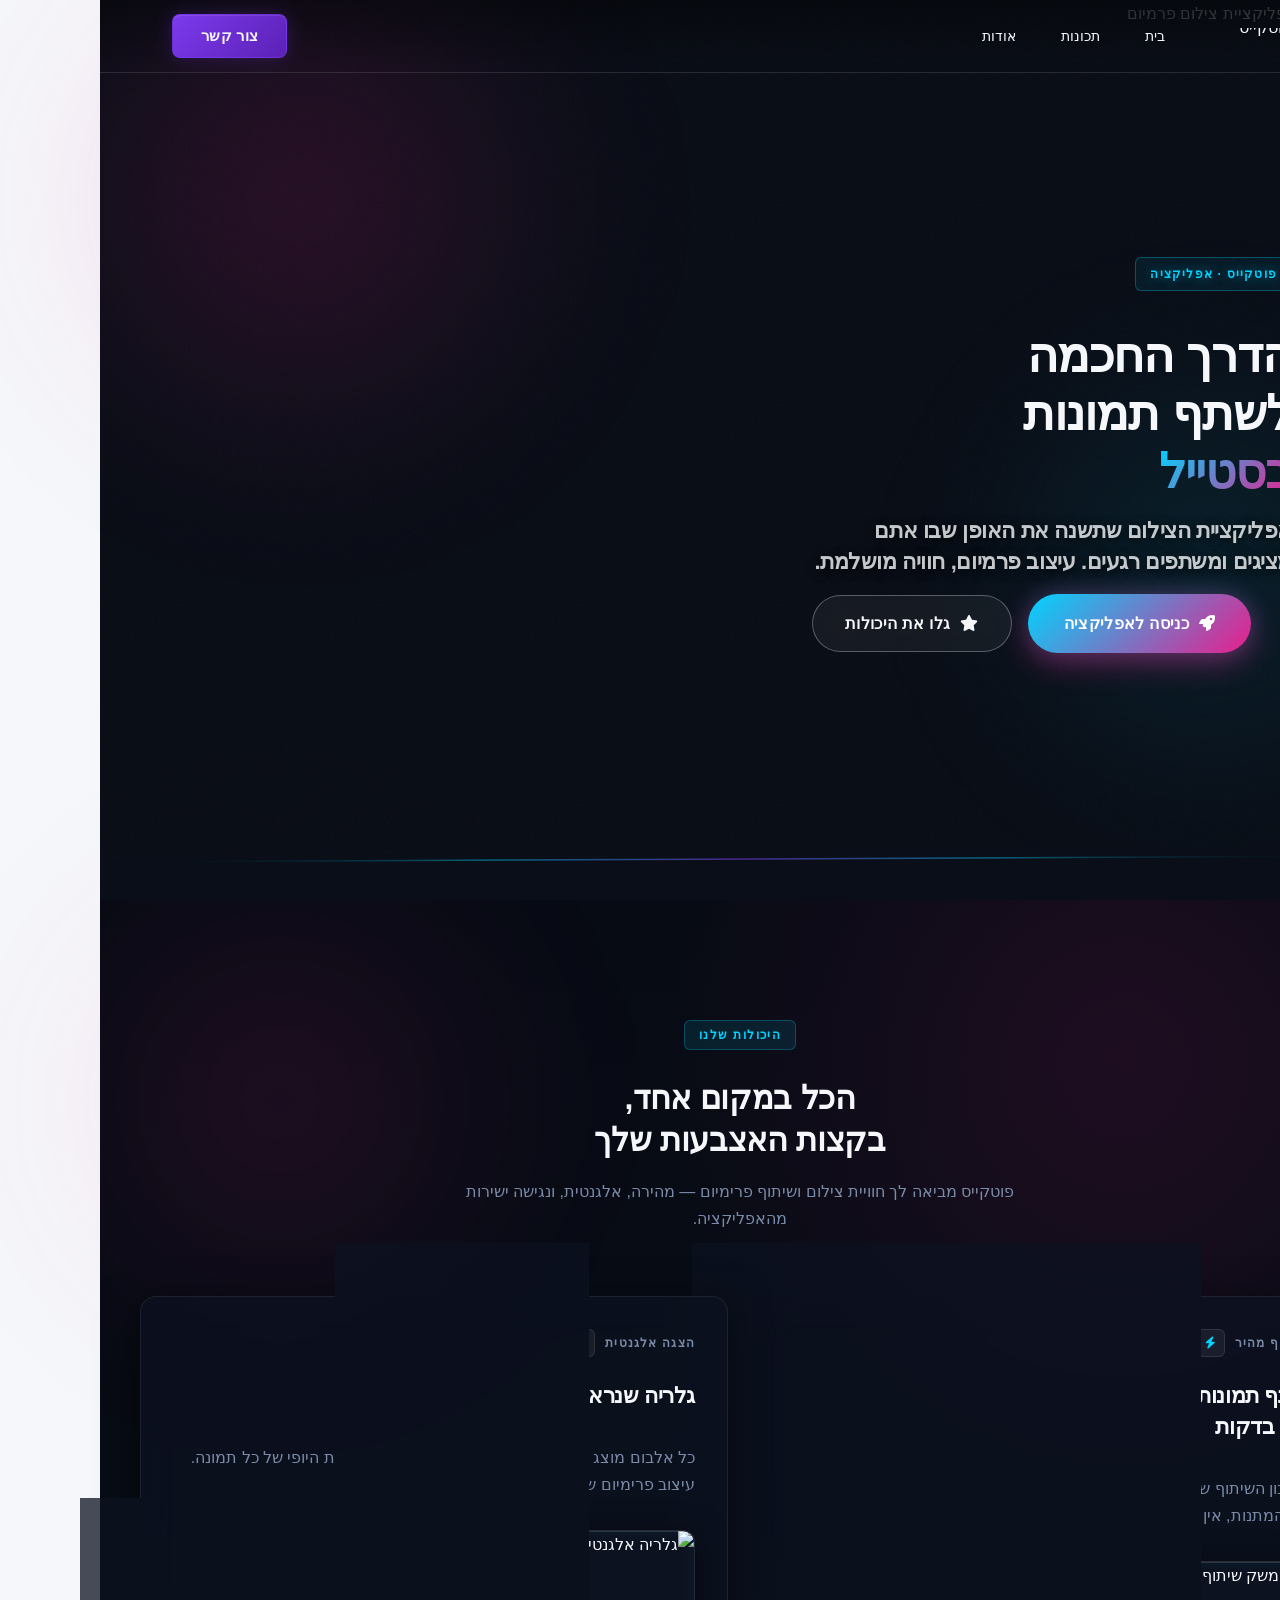
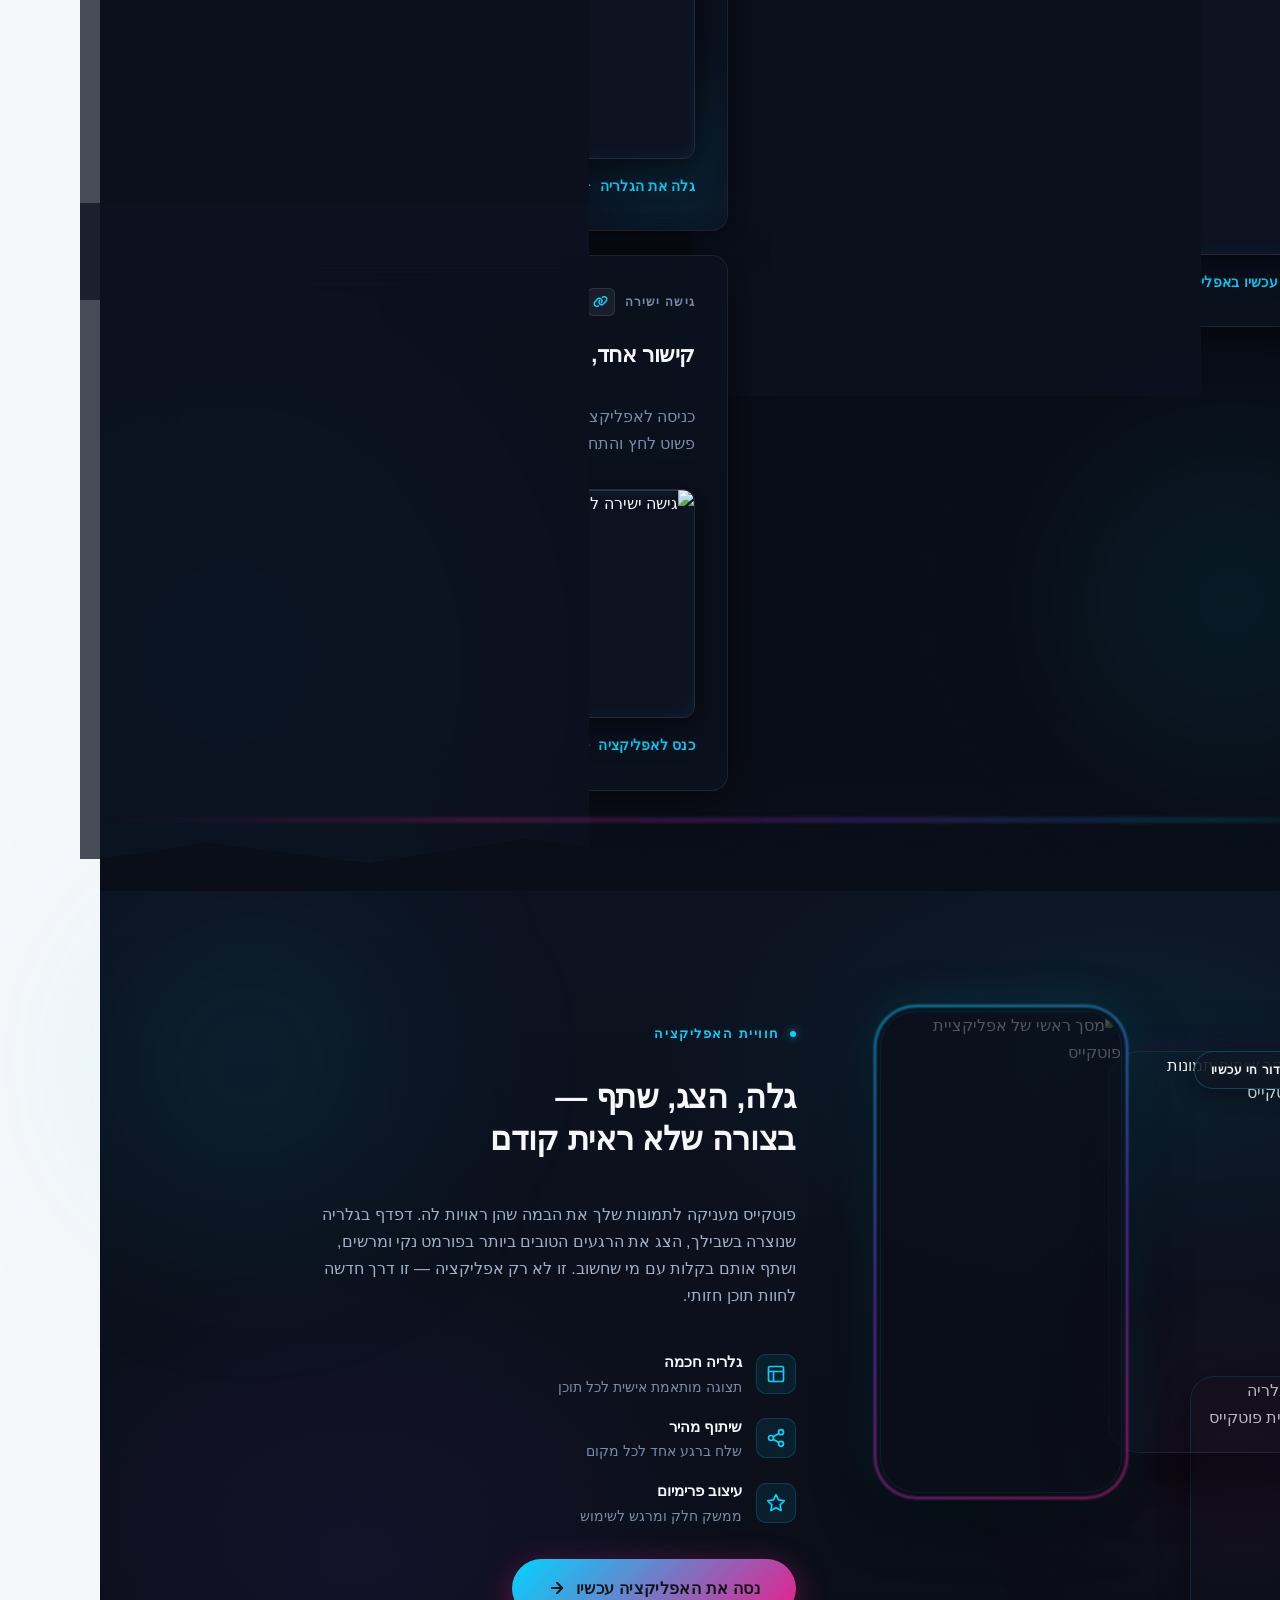
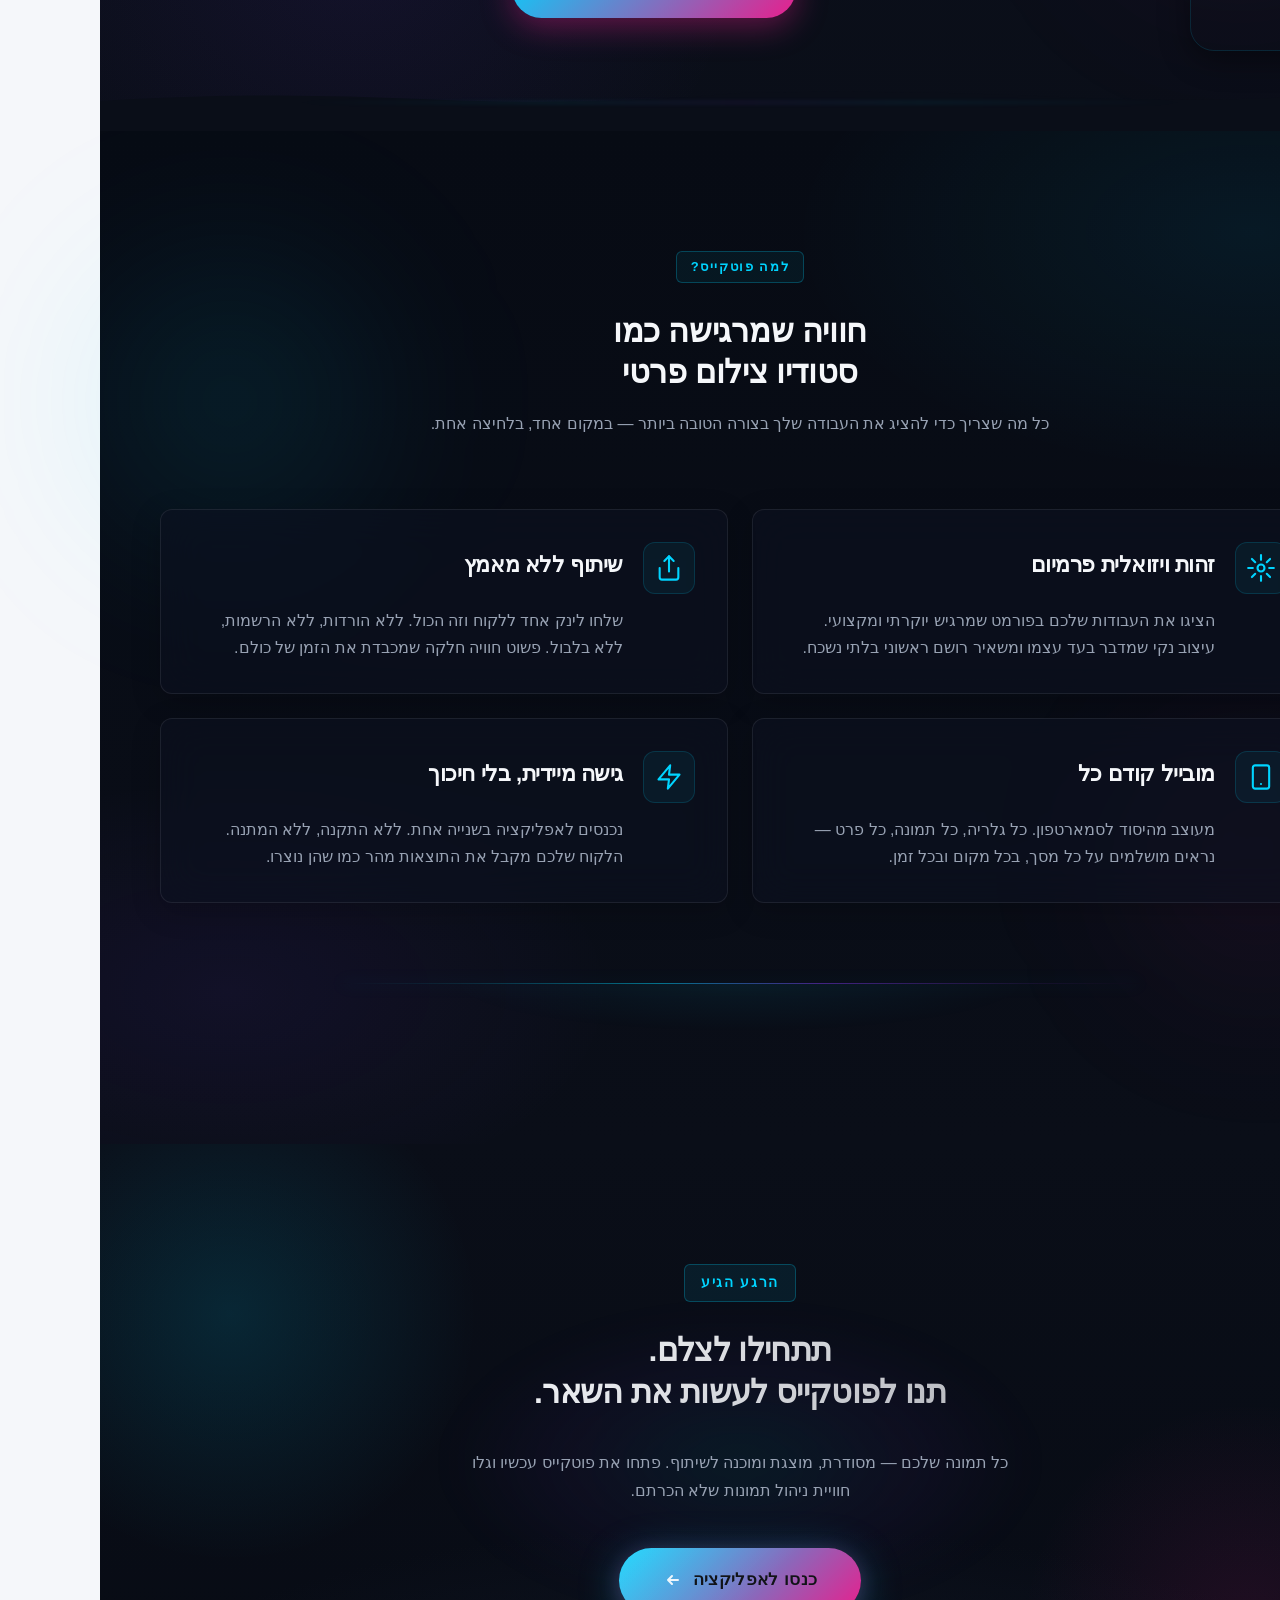
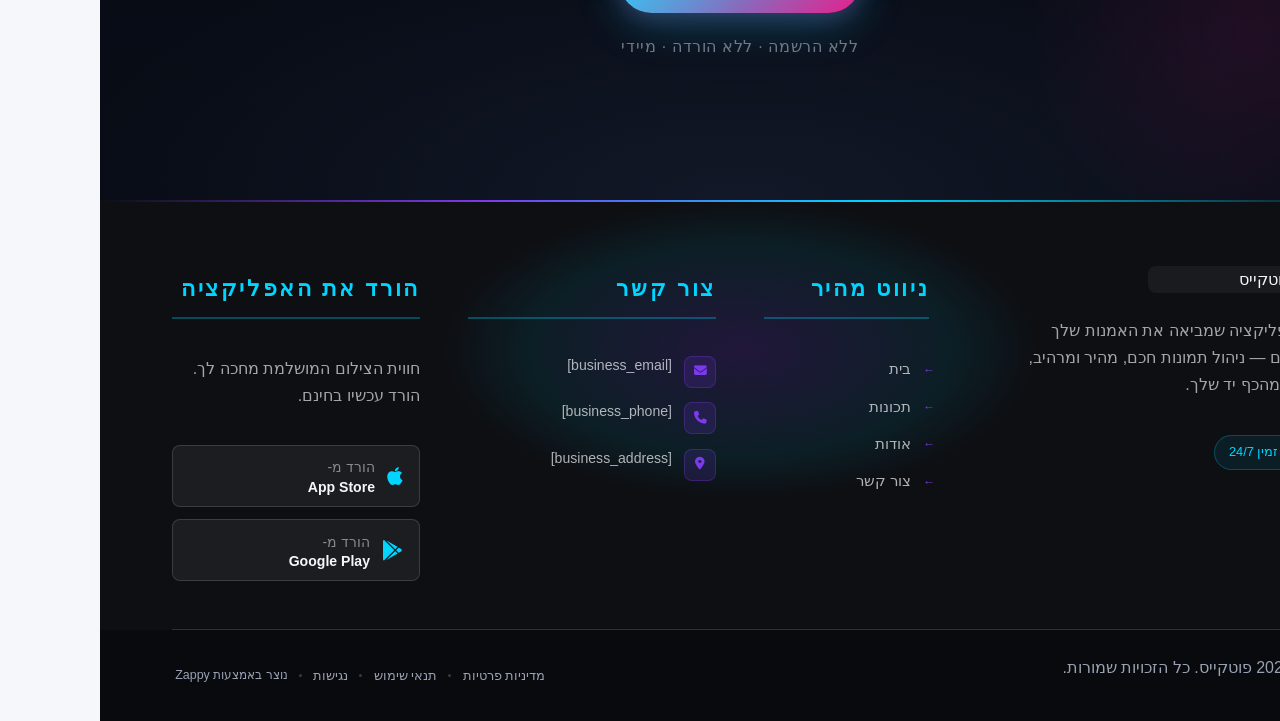
==== commit 0d5ddf1d: "Incremental sync: 1 page(s) — update_button" ====
--- a/public/index.html
+++ b/public/index.html
@@ -1 +1 @@
-<!doctype html><html dir="rtl" lang="he"><head><meta charset="UTF-8"><meta content="width=device-width,initial-scale=1" name="viewport"><meta content="index, follow" name="robots"><title>mobile application developer — פוטקייס</title><meta content="פוטקייס מובילה את עולם פיתוח אפליקציות מובייל עם פתרונות חדשניים. שירותי פיתוח אפליקציות מקצועיים שיהפכו את החזון שלך למציאות דיגיטלית. נסה עכשיו!" name="description"><meta content="mobile application developer, פיתוח אפליקציות מובייל, שירותי פיתוח אפליקציות, אפליקציה חדשנית" name="keywords"><link href="/assets/favicon.ico" rel="icon" type="image/x-icon"><link href="/assets/favicon-16x16.png" rel="icon" type="image/png" sizes="16x16"><link href="/assets/favicon-32x32.png" rel="icon" type="image/png" sizes="32x32"><link href="/assets/favicon-48x48.png" rel="icon" type="image/png" sizes="48x48"><link href="/assets/favicon-192x192.png" rel="icon" type="image/png" sizes="192x192"><link href="/assets/favicon-512x512.png" rel="icon" type="image/png" sizes="512x512"><link href="/assets/apple-touch-icon.png" rel="apple-touch-icon"><script>!function(){"use strict";var t="604b4be8-721a-44f7-8a83-e5d442569fa3",e="https://api.zappy5.com/api/analytics/track",a=18e5,n=2592e6,o=!0,i=!0,r=!0;var s=function(){var e="zappy_visitor_"+t,a=null;try{if(a=localStorage.getItem(e)){var o=JSON.parse(a),i=Date.now();if(i-o.created<n)return o.lastSeen=i,localStorage.setItem(e,JSON.stringify(o)),o.id}}catch(t){console.warn("Zappy Analytics: LocalStorage not available")}var r="zv_"+Date.now()+"_"+Math.random().toString(36).substr(2,9);try{localStorage.setItem(e,JSON.stringify({id:r,created:Date.now(),lastSeen:Date.now()}))}catch(t){}return r}(),c=function(){var e="zappy_session_"+t,n=null;try{if(n=sessionStorage.getItem(e)){var o=JSON.parse(n),i=Date.now();if(i-o.timestamp<a)return o.timestamp=i,sessionStorage.setItem(e,JSON.stringify(o)),o.id}}catch(t){console.warn("Zappy Analytics: SessionStorage not available")}var r="zs_"+Date.now()+"_"+Math.random().toString(36).substr(2,9);try{sessionStorage.setItem(e,JSON.stringify({id:r,timestamp:Date.now()}))}catch(t){}return r}();function l(a,n){n=n||{};var o={website_id:t,event_type:a,page_path:window.location.pathname,referrer:document.referrer||"direct",visitor_id:s,session_id:c,metadata:n};if(navigator.sendBeacon){var i=new Blob([JSON.stringify(o)],{type:"application/json"});navigator.sendBeacon(e,i)}else fetch(e,{method:"POST",headers:{"Content-Type":"application/json"},body:JSON.stringify(o),keepalive:!0}).catch(function(t){console.warn("Zappy Analytics: Failed to track event",t)})}o&&l("pageview",{title:document.title,url:window.location.href}),i&&document.addEventListener("click",function(t){var e=t.target;if("BUTTON"===e.tagName||e.closest("button")){var a="BUTTON"===e.tagName?e:e.closest("button");l("click",{element:"button",text:a.textContent.trim().substring(0,100),id:a.id||null,class:a.className||null})}else if("A"===e.tagName||e.closest("a")){var n="A"===e.tagName?e:e.closest("a");l("navigation",{element:"link",text:n.textContent.trim().substring(0,100),href:n.href,external:n.hostname!==window.location.hostname})}},!0),r&&document.addEventListener("submit",function(t){var e=t.target;l("form_submit",{form_id:e.id||null,form_name:e.name||null,form_action:e.action||null,form_method:e.method||"GET"})},!0);var d=Date.now();window.addEventListener("beforeunload",function(){l("page_unload",{time_on_page:Math.floor((Date.now()-d)/1e3),page_path:window.location.pathname})}),window.zappyAnalytics={track:l,getVisitorId:function(){return s},getSessionId:function(){return c}}}()</script><meta content="mobile application developer — פוטקייס" property="og:title"><meta content="פוטקייס מובילה את עולם פיתוח אפליקציות מובייל עם פתרונות חדשניים. שירותי פיתוח אפליקציות מקצועיים שיהפכו את החזון שלך למציאות דיגיטלית. נסה עכשיו!" property="og:description"><meta content="summary_large_image" name="twitter:card"><meta content="mobile application developer — פוטקייס" name="twitter:title"><meta content="פוטקייס מובילה את עולם פיתוח אפליקציות מובייל עם פתרונות חדשניים. שירותי פיתוח אפליקציות מקצועיים שיהפכו את החזון שלך למציאות דיגיטלית. נסה עכשיו!" name="twitter:description"><meta content="website" property="og:type"><meta content="he_IL" property="og:locale"><link href="https://cdnjs.cloudflare.com/ajax/libs/font-awesome/6.4.0/css/all.min.css" rel="stylesheet"><style>.skip-link{position:absolute;top:0;left:0;transform:translateY(-200%);padding:12px 18px;background:var(--bg-dark,#1a1a1a);color:var(--text-light,#fff);font-weight:600;border-radius:0 0 8px 0;z-index:10000}.skip-link:focus{transform:none;outline:2px solid var(--ring,#fff);outline-offset:2px}:focus-visible{outline:2px solid var(--ring,currentColor);outline-offset:3px}</style><link href="/assets/favicon.ico" rel="icon" type="image/x-icon"><link href="/assets/favicon-16x16.png" rel="icon" type="image/png" sizes="16x16"><link href="/assets/favicon-32x32.png" rel="icon" type="image/png" sizes="32x32"><link href="/assets/favicon-48x48.png" rel="icon" type="image/png" sizes="48x48"><link href="/assets/favicon-192x192.png" rel="icon" type="image/png" sizes="192x192"><link href="/assets/favicon-512x512.png" rel="icon" type="image/png" sizes="512x512"><link href="/assets/apple-touch-icon.png" rel="apple-touch-icon"><link href="https://cdn.jsdelivr.net/npm/vanilla-cookieconsent@3/dist/cookieconsent.css" rel="stylesheet"><script src="https://cdn.jsdelivr.net/npm/vanilla-cookieconsent@3/dist/cookieconsent.umd.js"></script><script src="https://cdn.jsdelivr.net/gh/mickidum/acc_toolbar/acctoolbar/acctoolbar.min.js"></script><link href="/styles.css" rel="stylesheet"><style id="zappy-dropdown-submenu-styles">#navMenu li:has(.sub-menu),.nav-menu li:has(.sub-menu),.navbar li:has(.sub-menu),nav li:has(.sub-menu){position:relative}#navMenu .sub-menu,.nav-menu .sub-menu,.navbar .sub-menu,nav .sub-menu{display:block!important;position:absolute!important;top:100%;left:0;min-width:220px;background:#fff;border-radius:8px;box-shadow:0 8px 25px rgba(0,0,0,.15);padding:8px 0;opacity:0;visibility:hidden;transform:translateY(10px);transition:all .3s ease;z-index:1000;list-style:none;pointer-events:none}#navMenu li:hover>.sub-menu,.nav-menu li:hover>.sub-menu,.navbar li:hover>.sub-menu,nav li:hover>.sub-menu{opacity:1!important;visibility:visible!important;transform:translateY(0)!important;pointer-events:auto!important}.sub-menu li{list-style:none;margin:0;padding:0}.sub-menu a{display:block!important;padding:10px 16px!important;color:var(--text-dark,#333)!important;font-weight:500;text-decoration:none;white-space:nowrap;transition:background-color .2s}.sub-menu .zappy-nav-child>a{padding-left:28px!important;font-size:.9em!important;opacity:.85!important}[dir=rtl] .sub-menu .zappy-nav-child>a,html[lang=ar] .sub-menu .zappy-nav-child>a,html[lang=he] .sub-menu .zappy-nav-child>a{padding-left:10px!important;padding-right:28px!important}.sub-menu .zappy-nav-parent>a{font-weight:600!important}.sub-menu a:hover{background-color:#f5f5f5}[dir=rtl] .nav-menu .sub-menu,[dir=rtl] .navbar .sub-menu,[dir=rtl] nav .sub-menu,html[lang=ar] .nav-menu .sub-menu,html[lang=ar] .navbar .sub-menu,html[lang=ar] nav .sub-menu,html[lang=he] .nav-menu .sub-menu,html[lang=he] .navbar .sub-menu,html[lang=he] nav .sub-menu{left:auto!important;right:0!important}.sub-menu:empty,.sub-menu:not(:has(li)):not(:has(> a)),.sub-menu:not(:has(li:not(.zappy-hidden-menu-item))):not(:has(> a)){display:none!important;opacity:0!important;visibility:hidden!important;pointer-events:none!important}li:has(.menu-group-title):hover>.sub-menu{opacity:1!important;visibility:visible!important;transform:translateY(0)!important;pointer-events:auto!important}#navMenu>li>.menu-group-title,.nav-menu>li>.menu-group-title{display:inline-block;padding:.5rem 1rem;cursor:default;user-select:none}@media (max-width:768px){#navMenu .sub-menu,.nav-menu .sub-menu,.navbar .sub-menu,nav .sub-menu{position:static!important;transform:none!important;box-shadow:none!important;background:0 0!important;max-height:0;overflow:hidden;opacity:0;visibility:hidden;transition:max-height .3s ease,opacity .3s ease;padding:0!important;border-radius:0!important}#navMenu .sub-menu.mobile-expanded,.nav-menu .sub-menu.mobile-expanded,.navbar .sub-menu.mobile-expanded{max-height:none!important;overflow-y:visible!important;opacity:1!important;visibility:visible!important;padding:8px 0 8px 16px!important}[dir=rtl] .sub-menu.mobile-expanded,html[lang=he] .sub-menu.mobile-expanded{padding:8px 16px 8px 0!important}#navMenu li:hover>.sub-menu,.nav-menu li:hover>.sub-menu,.navbar li:hover>.sub-menu,nav li:hover>.sub-menu{opacity:0;visibility:hidden;pointer-events:none}#navMenu li>.sub-menu.mobile-expanded,.nav-menu li>.sub-menu.mobile-expanded,.navbar li>.sub-menu.mobile-expanded,nav li>.sub-menu.mobile-expanded{opacity:1!important;visibility:visible!important;pointer-events:auto!important}#navMenu li:has(.sub-menu),.nav-menu li:has(.sub-menu),.navbar li:has(.sub-menu),nav li:has(.sub-menu){display:flex!important;flex-wrap:wrap!important;align-items:center!important;position:relative!important;min-height:44px!important}#navMenu li:has(.sub-menu)>a,.nav-menu li:has(.sub-menu)>a,.navbar li:has(.sub-menu)>a,nav li:has(.sub-menu)>a{flex:1!important;min-width:0!important}#navMenu li:has(.sub-menu)>.menu-group-title,.nav-menu li:has(.sub-menu)>.menu-group-title,.navbar li:has(.sub-menu)>.menu-group-title,nav li:has(.sub-menu)>.menu-group-title{flex:1!important;min-width:0!important;padding:0!important;line-height:inherit!important}#navMenu li:has(.sub-menu)>.sub-menu,.nav-menu li:has(.sub-menu)>.sub-menu,.navbar li:has(.sub-menu)>.sub-menu,nav li:has(.sub-menu)>.sub-menu{flex-basis:100%!important;width:100%!important}#navMenu li:has(.sub-menu)>a [class*=arrow],#navMenu li:has(.sub-menu)>a [class*=chevron],.nav-menu li:has(.sub-menu)>a .fa-angle-down,.nav-menu li:has(.sub-menu)>a .fa-chevron-down,.nav-menu li:has(.sub-menu)>a [class*=arrow],.nav-menu li:has(.sub-menu)>a [class*=chevron],nav li:has(.sub-menu)>a [class*=arrow],nav li:has(.sub-menu)>a [class*=chevron]{display:none!important;visibility:hidden!important}.mobile-submenu-toggle{display:flex!important;align-items:center!important;justify-content:center!important;width:44px!important;height:auto!important;background:0 0!important;border:none!important;cursor:pointer!important;color:var(--text-light)!important;position:static!important;flex-shrink:0!important;align-self:stretch!important;z-index:2!important;padding:0!important;margin:0!important}.mobile-submenu-toggle::after{content:''!important;width:0!important;height:0!important;border-left:6px solid transparent!important;border-right:6px solid transparent!important;border-top:7px solid currentColor!important;transition:transform .3s ease!important}.mobile-submenu-toggle.expanded::after{transform:rotate(180deg)!important}.sub-menu a{padding:10px 0!important;display:block!important;color:var(--text-light)!important;white-space:normal!important}.sub-menu .zappy-nav-child>a{padding-left:28px!important;font-size:.9em!important;opacity:.85!important}[dir=rtl] .sub-menu .zappy-nav-child>a,html[lang=ar] .sub-menu .zappy-nav-child>a,html[lang=he] .sub-menu .zappy-nav-child>a{padding-left:0!important;padding-right:28px!important}.sub-menu .zappy-nav-parent>a{font-weight:600!important}#navMenu.active,.nav-menu.active{max-width:100vw!important;overflow-x:hidden!important;box-sizing:border-box!important}.navbar .sub-menu li a,.zappy-products-dropdown .sub-menu a,nav.navbar .sub-menu li a{color:var(--text-light)!important}}@media (min-width:769px){.mobile-submenu-toggle{display:none!important}}</style><style id="zappy-widget-visibility">html[dir=rtl] .whatsapp-float{right:20px!important;left:auto!important}html:not([dir]) .whatsapp-float,html[dir=ltr] .whatsapp-float{left:20px!important;right:auto!important}html[dir=rtl] #mic-access-tool-general-button,html[dir=rtl] #mic-init-access-tool #mic-access-tool-general-button,html[dir=rtl] #mic-init-access-tool .mic-access-tool-general-button,html[dir=rtl] ._access-icon,html[dir=rtl] .mic-access-tool-general-button{left:20px!important;right:auto!important}html:not([dir]) #mic-access-tool-general-button,html:not([dir]) #mic-init-access-tool #mic-access-tool-general-button,html:not([dir]) #mic-init-access-tool .mic-access-tool-general-button,html:not([dir]) ._access-icon,html:not([dir]) .mic-access-tool-general-button,html[dir=ltr] #mic-access-tool-general-button,html[dir=ltr] #mic-init-access-tool #mic-access-tool-general-button,html[dir=ltr] #mic-init-access-tool .mic-access-tool-general-button,html[dir=ltr] ._access-icon,html[dir=ltr] .mic-access-tool-general-button{right:20px!important;left:auto!important}@media (max-width:768px){.whatsapp-float{display:flex!important}}@media (min-width:769px){.whatsapp-float{display:flex!important}}@media (max-width:768px){#mic-access-tool-general-button,#mic-init-access-tool #mic-access-tool-general-button,#mic-init-access-tool .mic-access-tool-general-button,._access-icon,.mic-access-tool-general-button{display:flex!important;visibility:visible!important;opacity:1!important;pointer-events:auto!important}#mic-access-tool-box.opened-mic-access-tool,#mic-init-access-tool #mic-access-tool-box.opened-mic-access-tool,.mic-access-tool-box.opened-mic-access-tool{visibility:visible!important;opacity:1!important;pointer-events:auto!important}}@media (min-width:769px){#mic-access-tool-general-button,#mic-init-access-tool #mic-access-tool-general-button,#mic-init-access-tool .mic-access-tool-general-button,._access-icon,.mic-access-tool-general-button{display:flex!important;visibility:visible!important;opacity:1!important;pointer-events:auto!important}#mic-access-tool-box.opened-mic-access-tool,#mic-init-access-tool #mic-access-tool-box.opened-mic-access-tool,.mic-access-tool-box.opened-mic-access-tool{visibility:visible!important;opacity:1!important;pointer-events:auto!important}}</style></head><body><a href="#main" class="skip-link">דלג לתוכן הראשי</a><nav class="navbar" dir="rtl"><button aria-label="Menu" class="mobile-toggle" id="mobileToggle"><svg viewBox="0 0 24 24" fill="none" height="24" width="24" class="hamburger-icon"><path d="M3 12h18M3 6h18M3 18h18" stroke="currentColor" stroke-linecap="round" stroke-width="2"></path></svg> <svg viewBox="0 0 24 24" fill="none" height="24" width="24" class="close-icon" style="display:none"><path d="M18 6L6 18M6 6l12 12" stroke="currentColor" stroke-linecap="round" stroke-width="2"></path></svg></button> <button aria-label="Call" class="phone-header-btn" data-phone=""><svg viewBox="0 0 24 24" fill="currentColor" height="20" width="20"><path d="M22 16.92v3a2 2 0 0 1-2.18 2 19.79 19.79 0 0 1-8.63-3.07 19.5 19.5 0 0 1-6-6 19.79 19.79 0 0 1-3.07-8.67A2 2 0 0 1 4.11 2h3a2 2 0 0 1 2 1.72 12.84 12.84 0 0 0 .7 2.81 2 2 0 0 1-.45 2.11L8.09 9.91a16 16 0 0 0 6 6l1.27-1.27a2 2 0 0 1 2.11-.45 12.84 12.84 0 0 0 2.81.7A2 2 0 0 1 22 16.92z"></path></svg></button><div class="nav-container"><div class="nav-right-group"><div class="nav-brand"><a href="/" class="logo-link"><img alt="פוטקייס" src="/assets/site-----image-1.webp" class="logo"></a></div><ul class="nav-menu" id="navMenu"><li><a href="/">בית</a></li><li><a href="/features">תכונות</a></li><li><a href="/about">אודות</a></li></ul></div><div class="nav-cta-container"><a href="/contact" class="nav-cta-btn">צור קשר</a></div></div></nav><script>window.addEventListener("load",function(){const e=document.querySelector(".navbar, nav, header");if(!e)return void console.log("[Navbar] Navbar element not found");let t=document.getElementById("mobileToggle")||document.querySelector(".mobile-toggle")||document.querySelector(".hamburger")||document.querySelector(".hamburger-menu")||document.querySelector(".menu-toggle")||document.querySelector(".burger-menu")||document.querySelector('[aria-label="Menu"]')||document.querySelector('[aria-label="תפריט"]');const n=document.querySelector(".phone-header-btn"),o=window.getComputedStyle(e);let r=o.backgroundColor;if(console.log("[Navbar] Initial navbar background:",r),"transparent"===r||"rgba(0, 0, 0, 0)"===r||r.startsWith("rgba")&&r.includes(", 0)")){const e=o.backgroundImage;if(e&&"none"!==e)console.log("[Navbar] Navbar has background image/gradient, using dark text"),r="rgb(240, 240, 240)";else{const e=window.getComputedStyle(document.body).backgroundColor;console.log("[Navbar] Navbar transparent, using body background:",e),r=e}}const a=r.match(/\d+/g);if(a&&a.length>=3){const e=(.299*parseInt(a[0])+.587*parseInt(a[1])+.114*parseInt(a[2]))/255;console.log("[Navbar] Mobile button colors preserved from Claude CSS (luminance:",e.toFixed(2)+")");const o=document.createElement("style");o.id="zappy-mobile-nav-fix";document.documentElement.lang;document.documentElement.dir,o.textContent='\n        /* Hide mobile buttons on desktop, show only on mobile */\n        @media (min-width: 769px) {\n          .mobile-toggle,\n          .phone-header-btn {\n            display: none !important;\n          }\n        }\n        \n        /* Show and position mobile buttons correctly on mobile */\n        @media (max-width: 768px) {\n          .navbar,\n          nav.navbar {\n            min-height: 70px !important;\n          }\n\n          .mobile-toggle,\n          .phone-header-btn {\n            position: absolute !important;\n            top: 0 !important;\n            bottom: 0 !important;\n            margin-top: auto !important;\n            margin-bottom: auto !important;\n            transform: none !important;\n            z-index: 1001 !important;\n            display: flex !important;\n            align-items: center !important;\n            justify-content: center !important;\n            width: 36px !important;\n            height: 36px !important;\n            border-radius: 50% !important;\n            border: none !important;\n            cursor: pointer !important;\n            padding: 6px !important;\n            background: none !important;\n            color: var(--nav-text, var(--text-light)) !important;\n            touch-action: manipulation !important;\n            -webkit-tap-highlight-color: transparent !important;\n          }\n\n          html[data-zappy-site-type="ecommerce"] .phone-header-btn,\n          body[data-zappy-site-type="ecommerce"] .phone-header-btn,\n          html[data-zappy-site-type="ecommerce"] header .phone-header-btn,\n          html[data-zappy-site-type="ecommerce"] nav .phone-header-btn {\n            display: none !important;\n            visibility: hidden !important;\n            width: 0 !important;\n            height: 0 !important;\n            min-width: 0 !important;\n            overflow: hidden !important;\n          }\n          \n          /* LTR positioning (default): hamburger LEFT, phone RIGHT */\n          html:not([dir="rtl"]):not([lang="he"]):not([lang="ar"]) .mobile-toggle,\n          html[dir="ltr"] .mobile-toggle {\n            left: 12px !important;\n            right: auto !important;\n          }\n          html:not([dir="rtl"]):not([lang="he"]):not([lang="ar"]) .phone-header-btn,\n          html[dir="ltr"] .phone-header-btn {\n            right: 12px !important;\n            left: auto !important;\n          }\n          \n          /* RTL positioning: hamburger RIGHT, phone LEFT */\n          html[dir="rtl"] .mobile-toggle,\n          html[lang="he"] .mobile-toggle,\n          html[lang="ar"] .mobile-toggle {\n            right: 12px !important;\n            left: auto !important;\n          }\n          html[dir="rtl"] .phone-header-btn,\n          html[lang="he"] .phone-header-btn,\n          html[lang="ar"] .phone-header-btn {\n            left: 12px !important;\n            right: auto !important;\n          }\n          \n          /* CRITICAL: Ensure nav-container has min-height on mobile */\n          /* All children are positioned absolutely/fixed on mobile, so height:auto collapses to 0 */\n          .nav-container {\n            min-height: 70px !important;\n            position: relative !important;\n          }\n          \n          /* Ensure SVG icons are properly sized and inherit color */\n          .mobile-toggle svg,\n          .phone-header-btn svg {\n            width: 24px !important;\n            height: 24px !important;\n            /* Don\'t force display - let JavaScript control hamburger/close toggle */\n          }\n          \n          /* Reset nav-cta-container on mobile - remove desktop box-shadow/padding */\n          /* that creates a visible ghost box when CTA button is hidden */\n          .nav-cta-container {\n            box-shadow: none !important;\n            padding: 0 !important;\n          }\n          \n          /* Hide nav-cta-container entirely on mobile when there\'s no lang-switcher */\n          /* (only the CTA button is inside, and it\'s hidden on mobile) */\n          .nav-cta-container:not(:has(.lang-switcher)) {\n            display: none !important;\n          }\n          \n          /* CRITICAL: Prevent hero image fade gradient from bleeding over headline text */\n          /* The .image-fade-gradient has bottom: -30px (extends below parent) */\n          /* On mobile stacked layout, this overlaps the h1 text below the image */\n          .hero-image-column {\n            overflow: hidden !important;\n          }\n          .image-fade-gradient {\n            bottom: 0 !important;\n          }\n          \n          /* Hide desktop language switcher on mobile - hamburger menu handles it */\n          /* High specificity to override stored CSS */\n          .lang-switcher,\n          .nav-cta-container .lang-switcher,\n          .nav-container .lang-switcher,\n          .navbar .lang-switcher,\n          .navbar .nav-cta-container .lang-switcher {\n            display: none !important;\n          }\n        }\n      ';const r=document.getElementById("zappy-mobile-nav-fix");r&&r.remove(),document.head.appendChild(o),console.log("[Navbar] Critical CSS injected for mobile nav positioning");const i=window.innerWidth<=768;if(t){const e=t.querySelector(".hamburger-icon"),n=t.querySelector(".close-icon");e&&(e.style.setProperty("width","24px","important"),e.style.setProperty("height","24px","important"),e.style.setProperty("display","block","important")),n&&(n.style.setProperty("width","24px","important"),n.style.setProperty("height","24px","important"),n.style.setProperty("display","none","important")),i?(t.style.setProperty("position","absolute","important"),t.style.setProperty("top","0","important"),t.style.setProperty("bottom","0","important"),t.style.setProperty("margin-top","auto","important"),t.style.setProperty("margin-bottom","auto","important"),t.style.setProperty("transform","none","important"),t.style.setProperty("z-index","1001","important"),t.style.removeProperty("left"),t.style.removeProperty("right"),console.log("[Navbar] Mobile toggle positioning applied (mobile viewport)")):(t.style.removeProperty("position"),t.style.removeProperty("top"),t.style.removeProperty("transform"),t.style.removeProperty("z-index"),t.style.removeProperty("left"),t.style.removeProperty("right"),console.log("[Navbar] Desktop viewport - cleared mobile toggle inline positioning"))}if(n){const e=n.querySelector("svg");e&&(e.style.width="24px",e.style.height="24px",e.setAttribute("width","24"),e.setAttribute("height","24")),i?(n.style.setProperty("position","absolute","important"),n.style.setProperty("top","0","important"),n.style.setProperty("bottom","0","important"),n.style.setProperty("margin-top","auto","important"),n.style.setProperty("margin-bottom","auto","important"),n.style.setProperty("transform","none","important"),n.style.setProperty("z-index","1001","important"),n.style.removeProperty("left"),n.style.removeProperty("right"),console.log("[Navbar] Phone button positioning applied (mobile viewport)")):(n.style.removeProperty("position"),n.style.removeProperty("top"),n.style.removeProperty("transform"),n.style.removeProperty("z-index"),n.style.removeProperty("left"),n.style.removeProperty("right"),console.log("[Navbar] Desktop viewport - cleared phone button inline positioning"))}}else console.log("[Navbar] Could not parse background color:",r);t=document.getElementById("mobileToggle")||document.querySelector(".mobile-toggle")||document.querySelector(".hamburger")||document.querySelector(".hamburger-menu")||document.querySelector(".menu-toggle")||document.querySelector(".burger-menu")||document.querySelector('[aria-label="Menu"]')||document.querySelector('[aria-label="תפריט"]');const i=document.getElementById("navMenu")||document.querySelector(".nav-menu")||document.querySelector(".nav-links")||document.querySelector("nav ul:not(.submenu)");if(!t||!i)return void console.log("[Navbar] Mobile toggle or menu not found:",{toggle:!!t,menu:!!i});i.id||(i.id="navMenu"),console.log("[Navbar] Initializing mobile menu...");const l=t.cloneNode(!0);t.parentNode.replaceChild(l,t);var s=0;function p(e){var t=Date.now();t-s<300||(s=t,function(e){e.preventDefault(),e.stopPropagation();const t=l.querySelector(".hamburger-icon"),n=l.querySelector(".close-icon");i.classList.contains("active")?(i.classList.remove("active"),t&&t.style.setProperty("display","block","important"),n&&n.style.setProperty("display","none","important"),document.body.style.overflow="",console.log("[Navbar] Menu closed")):(i.classList.add("active"),t&&t.style.setProperty("display","none","important"),n&&n.style.setProperty("display","block","important"),document.body.style.overflow="hidden",console.log("[Navbar] Menu opened"))}(e))}l.addEventListener("click",p),l.addEventListener("touchend",p),i.querySelectorAll("a").forEach(function(e){e.addEventListener("click",function(){if("#"===this.getAttribute("href"))return;const e=l.querySelector(".hamburger-icon"),t=l.querySelector(".close-icon");i.classList.remove("active"),e&&e.style.setProperty("display","block","important"),t&&t.style.setProperty("display","none","important"),document.body.style.overflow="",console.log("[Navbar] Menu closed (link clicked)")})});var m=i.querySelectorAll(".dropdown-toggle");m.forEach(function(e){e.addEventListener("click",function(e){e.preventDefault(),e.stopPropagation();var t=this.closest(".nav-dropdown");t&&(t.parentNode.querySelectorAll(".nav-dropdown.open").forEach(function(e){e!==t&&e.classList.remove("open")}),t.classList.toggle("open"),console.log("[Navbar] Dropdown toggled:",t.classList.contains("open")?"open":"closed"))})}),document.addEventListener("click",function(e){e.target.closest(".nav-dropdown")||document.querySelectorAll(".nav-dropdown.open").forEach(function(e){e.classList.remove("open")})}),console.log("[Navbar] Dropdown handlers initialized for "+m.length+" dropdowns"),n&&n.addEventListener("click",function(){const e=document.querySelectorAll('a[href^="tel:"]'),t=e.length>0?e[0].getAttribute("href").replace("tel:",""):"[business_phone]";window.location.href="tel:"+t,console.log("[Navbar] Phone button clicked")}),console.log("[Navbar] Mobile menu initialized successfully")})</script><main id="main"><section class="index-hero-section" data-band-index="0" data-layout-spec="בית-hero" dir="rtl" id="index-hero-section" data-hero-type="fullscreen-scrim"><div class="index-hero-bg"><img alt="פוטקייס - אפליקציית צילום פרמיום" src="/assets/site-index-hero-image-1.webp" data-context="Cinematic night photography scene for a premium mobile app launch. A dark atmospheric studio environment with dramatic lighting, glowing smartphone screens displaying beautiful photo galleries, neon cyan and violet light streaks reflecting on sleek surfaces, shallow depth of field, film grain texture, high-end editorial feel, deep shadows, bokeh light orbs in background, premium tech product photography atmosphere" data-placeholder="index-hero-image-1" height="700" loading="eager" width="1200" data-element-id="img-1779545999495-p9wsf56bi" data-element-type="image" data-hero-background="true" data-hero-bg="true" fetchpriority="high"></div><div class="index-hero-scrim" aria-hidden="true"></div><div class="index-hero-orb index-hero-orb--pink" aria-hidden="true"></div><div class="index-hero-orb index-hero-orb--cyan" aria-hidden="true"></div><div class="index-hero-grain" aria-hidden="true"></div><div class="index-hero-container"><div class="index-hero-content"><p><span class="index-hero-label">פוטקייס · אפליקציה</span></p><h1 class="index-hero-h1">הדרך החכמה<br>לשתף תמונות<br><span class="index-hero-gradient-text" style="color:rgb(17, 19, 23) !important">בסטייל</span></h1><h3 class="index-hero-subtitle">אפליקציית הצילום שתשנה את האופן שבו אתם מציגים ומשתפים רגעים. עיצוב פרמיום, חוויה מושלמת.</h3><div class="index-hero-ctas"><a href="https://app.base44.com/apps/69f72c06f3842066f5db1404/editor/preview" class="index-hero-btn-primary" target="_blank" rel="noopener noreferrer" data-element-id="btn-1779545999488-ylbtms8ll" data-element-type="button" data-native-element="true" style="color:rgb(17, 19, 23) !important"><i class="fa-solid fa-rocket" aria-hidden="true"></i> כניסה לאפליקציה </a><a href="#features" class="index-hero-btn-secondary" data-element-id="btn-1779545999488-d3rvuami3" data-element-type="button" data-native-element="true"><i class="fa-solid fa-star" aria-hidden="true"></i> גלו את היכולות</a></div></div></div><div class="index-hero-divider-wrapper"><svg viewBox="0 0 1200 90" aria-hidden="true" xmlns="http://www.w3.org/2000/svg" data-no-icon-edit="true" preserveAspectRatio="none"><defs><linearGradient id="heroGlowLine" x1="0%" x2="100%" y1="0%" y2="0%"><stop offset="0%" stop-color="transparent"></stop><stop offset="30%" stop-color="#00D4FF" stop-opacity="0.6"></stop><stop offset="50%" stop-color="#7C3AED" stop-opacity="0.8"></stop><stop offset="70%" stop-color="#00D4FF" stop-opacity="0.6"></stop><stop offset="100%" stop-color="transparent"></stop></linearGradient></defs><path d="M0,90 L0,52 Q200,38 400,48 T700,40 Q900,34 1200,46 L1200,90 Z" fill="#0A0E18"></path><line x1="0" x2="1200" y1="52" y2="46" opacity="0.7" stroke="url(#heroGlowLine)" stroke-width="1.5"></line></svg></div></section><section class="index-features-section" data-band-index="1" data-layout-spec="בית-features" dir="rtl"><div class="ifs-orb ifs-orb-pink" aria-hidden="true"></div><div class="ifs-orb ifs-orb-cyan" aria-hidden="true"></div><div class="ifs-container"><div class="ifs-intro"><span class="ifs-eyebrow">היכולות שלנו</span><h2 class="ifs-heading">הכל במקום אחד,<br>בקצות האצבעות שלך</h2><p class="ifs-subheading">פוטקייס מביאה לך חוויית צילום ושיתוף פרימיום — מהירה, אלגנטית, ונגישה ישירות מהאפליקציה.</p></div><div class="ifs-grid"><article class="ifs-card ifs-card-large"><div class="ifs-card-glow ifs-card-glow-pink" aria-hidden="true"></div><div class="ifs-card-inner"><div class="ifs-label-row"><span class="ifs-label">שיתוף מהיר</span> <span class="ifs-label-icon"><i class="fa-solid fa-bolt"></i></span></div><h3 class="ifs-card-title">שתף תמונות בשניות,<br>לא בדקות</h3><p class="ifs-card-desc">מנגנון השיתוף של פוטקייס מאפשר להעביר תמונות ואלבומים בלחיצה אחת. אין המתנות, אין בלבול — רק שיתוף חלק ומיידי לכל מי שחשוב לך.</p><figure class="ifs-screenshot-frame"><div class="ifs-frame-glow" aria-hidden="true"></div><img alt="ממשק שיתוף תמונות מהיר בפוטקייס" src="/assets/site-index-features-image-1.webp" data-context="Dark premium mobile app UI screenshot showing fast photo sharing interface with glowing neon accents, cyan and magenta highlights, smooth dark glassmorphism panels, and a grid of beautiful shared photos on a deep graphite background" data-placeholder="index-features-image-1" height="300" loading="lazy" width="520" decoding="async"></figure><a href="https://app.base44.com/apps/69f72c06f3842066f5db1404/editor/preview" class="ifs-cta-link" target="_blank" rel="noopener">נסה עכשיו באפליקציה <i class="fa-solid fa-arrow-left"></i></a></div></article><div class="ifs-stack"><article class="ifs-card ifs-card-small"><div class="ifs-card-glow ifs-card-glow-cyan" aria-hidden="true"></div><div class="ifs-card-inner"><div class="ifs-label-row"><span class="ifs-label">הצגה אלגנטית</span> <span class="ifs-label-icon"><i class="fa-solid fa-images"></i></span></div><h3 class="ifs-card-title">גלריה שנראית כמו תערוכה</h3><p class="ifs-card-desc">כל אלבום מוצג בפריסה קינמטית מרהיבה שמדגישה את היופי של כל תמונה. עיצוב פרימיום שמדבר בעד עצמו.</p><figure class="ifs-screenshot-frame ifs-screenshot-sm"><div class="ifs-frame-glow" aria-hidden="true"></div><img alt="גלריה אלגנטית בפוטקייס" src="/assets/site-index-features-image-2.webp" data-context="Elegant dark mobile app gallery screen showing a premium photo album layout with cinematic presentation, neon-framed image tiles on deep graphite background, violet and cyan glow accents, and luxurious spacing between photos" data-placeholder="index-features-image-2" height="200" loading="lazy" width="460" decoding="async"></figure><a href="https://app.base44.com/apps/69f72c06f3842066f5db1404/editor/preview" class="ifs-cta-link" target="_blank" rel="noopener">גלה את הגלריה <i class="fa-solid fa-arrow-left"></i></a></div></article><article class="ifs-card ifs-card-small"><div class="ifs-card-glow ifs-card-glow-violet" aria-hidden="true"></div><div class="ifs-card-inner"><div class="ifs-label-row"><span class="ifs-label">גישה ישירה</span> <span class="ifs-label-icon"><i class="fa-solid fa-link"></i></span></div><h3 class="ifs-card-title">קישור אחד, כל העולם שלך</h3><p class="ifs-card-desc">כניסה לאפליקציה דרך קישור ישיר — ללא הורדות, ללא הרשמות מסורבלות. פשוט לחץ והתחל לעבוד עם פוטקייס עכשיו.</p><figure class="ifs-screenshot-frame ifs-screenshot-sm"><div class="ifs-frame-glow" aria-hidden="true"></div><img alt="גישה ישירה לאפליקציית פוטקייס" src="/assets/site-index-features-image-3.webp" data-context="Dark premium mobile app onboarding screen showing simple direct link access with a glowing CTA button, neon cyan outline, clean minimal UI on deep dark background, and a single prominent entry point for the app" data-placeholder="index-features-image-3" height="200" loading="lazy" width="460" decoding="async"></figure><a href="https://app.base44.com/apps/69f72c06f3842066f5db1404/editor/preview" class="ifs-cta-link" target="_blank" rel="noopener">כנס לאפליקציה <i class="fa-solid fa-arrow-left"></i></a></div></article></div></div></div><div class="ifs-divider-wrapper"><div class="ifs-glow-seam" aria-hidden="true"></div><svg viewBox="0 0 1440 80" aria-hidden="true" xmlns="http://www.w3.org/2000/svg" data-no-icon-edit="true" preserveAspectRatio="none"><path d="M0,80 L0,48 L120,32 L300,52 L480,28 L660,50 L840,26 L1020,46 L1200,30 L1440,44 L1440,80 Z" fill="#0A0E18"></path></svg></div></section><section class="index-showcase-section" data-band-index="2" data-layout-spec="בית-showcase" dir="rtl" id="index-showcase-section"><div class="showcase-orb showcase-orb--cyan" aria-hidden="true"></div><div class="showcase-orb showcase-orb--pink" aria-hidden="true"></div><div class="showcase-container"><div class="showcase-visual" aria-hidden="false"><div class="showcase-backplate"><img alt="תצוגת גלריה באפליקציית פוטקייס" src="/assets/site-index-showcase-image-3.webp" data-context="Fotcase mobile app screenshot showing a photo gallery grid view with darkened thumbnails and cyan neon edge glow, on a dark background, premium tech aesthetic" data-placeholder="index-showcase-image-3" height="380" loading="lazy" width="220" decoding="async" class="showcase-phone showcase-phone--back" data-element-id="img-1779545851018-ak5docm8d" data-element-type="image"></div><div class="showcase-phone-wrap showcase-phone-wrap--secondary"><div class="showcase-phone-frame"><img alt="מסך שיתוף תמונות בפוטקייס" src="/assets/site-index-showcase-image-2.webp" data-context="Fotcase app on a modern smartphone showing a photo sharing screen with elegant dark UI, neon cyan accent highlights, and a curated photo collection, realistic phone mockup on dark background" data-placeholder="index-showcase-image-2" height="520" loading="lazy" width="260" decoding="async" class="showcase-phone showcase-phone--secondary" data-element-id="img-1779545851018-75cl55z5i" data-element-type="image"></div></div><div class="showcase-phone-wrap showcase-phone-wrap--primary"><div class="showcase-phone-frame showcase-phone-frame--primary"><img alt="מסך ראשי של אפליקציית פוטקייס" src="/assets/site-index-showcase-image-1.webp" data-context="Fotcase mobile app main screen showing a beautifully curated photo portfolio with darkened image thumbnails, cyan neon glow edges, elegant dark UI, presented on a premium smartphone mockup with glowing neon border frame, cinematic product photography style" data-placeholder="index-showcase-image-1" height="600" loading="lazy" width="300" decoding="async" class="showcase-phone showcase-phone--primary" data-element-id="img-1779545851018-vc02u6mw2" data-element-type="image"></div><div class="showcase-neon-border" aria-hidden="true"></div></div><div class="showcase-badge" aria-hidden="true"><span class="showcase-badge-dot"></span> <span class="showcase-badge-text">&nbsp;שידור חי עכשיו</span></div></div><div class="showcase-content"><div class="showcase-eyebrow"><span class="showcase-eyebrow-dot"></span> <span>חוויית האפליקציה</span></div><h2 class="showcase-heading">גלה, הצג, שתף —<br>בצורה שלא ראית קודם</h2><p class="showcase-body">פוטקייס מעניקה לתמונות שלך את הבמה שהן ראויות לה. דפדף בגלריה שנוצרה בשבילך, הצג את הרגעים הטובים ביותר בפורמט נקי ומרשים, ושתף אותם בקלות עם מי שחשוב. זו לא רק אפליקציה — זו דרך חדשה לחוות תוכן חזותי.</p><div class="showcase-features"><div class="showcase-feature-item"><div class="showcase-feature-icon"><svg viewBox="0 0 24 24" fill="none" height="20" width="20" stroke="currentColor" stroke-linecap="round" stroke-linejoin="round" stroke-width="2" data-element-type="icon" data-icon-type="svg"><rect height="18" rx="2" width="18" x="3" y="3"></rect><path d="M3 9h18M9 21V9"></path></svg></div><div class="showcase-feature-text"><strong>גלריה חכמה</strong> <span>תצוגה מותאמת אישית לכל תוכן</span></div></div><div class="showcase-feature-item"><div class="showcase-feature-icon"><svg viewBox="0 0 24 24" fill="none" height="20" width="20" stroke="currentColor" stroke-linecap="round" stroke-linejoin="round" stroke-width="2" data-element-type="icon" data-icon-type="svg"><circle cx="18" cy="5" r="3"></circle><circle cx="6" cy="12" r="3"></circle><circle cx="18" cy="19" r="3"></circle><line x1="8.59" x2="15.42" y1="13.51" y2="17.49"></line><line x1="15.41" x2="8.59" y1="6.51" y2="10.49"></line></svg></div><div class="showcase-feature-text"><strong>שיתוף מהיר</strong> <span>שלח ברגע אחד לכל מקום</span></div></div><div class="showcase-feature-item"><div class="showcase-feature-icon"><svg viewBox="0 0 24 24" fill="none" height="20" width="20" stroke="currentColor" stroke-linecap="round" stroke-linejoin="round" stroke-width="2" data-element-type="icon" data-icon-type="svg"><polygon points="12 2 15.09 8.26 22 9.27 17 14.14 18.18 21.02 12 17.77 5.82 21.02 7 14.14 2 9.27 8.91 8.26 12 2"></polygon></svg></div><div class="showcase-feature-text"><strong>עיצוב פרימיום</strong> <span>ממשק חלק ומרגש לשימוש</span></div></div></div><div class="showcase-cta-wrap"><a href="https://app.base44.com/apps/69f72c06f3842066f5db1404/editor/preview" class="btn-primary showcase-cta" target="_blank" rel="noopener noreferrer" data-element-id="btn-1779545850991-mmolfidz8" data-element-type="button" data-native-element="true" style="color:rgb(17, 19, 23) !important"><span style="color:rgb(17, 19, 23) !important">נסה את האפליקציה עכשיו</span> <svg viewBox="0 0 24 24" fill="none" height="18" width="18" stroke="currentColor" stroke-linecap="round" stroke-linejoin="round" stroke-width="2.5" aria-hidden="true"><line x1="19" x2="5" y1="12" y2="12"></line><polyline points="12 5 5 12 12 19"></polyline></svg></a></div></div></div><div class="showcase-divider-wrapper"><div class="showcase-divider-glow" aria-hidden="true"></div><svg viewBox="0 0 1200 60" aria-hidden="true" xmlns="http://www.w3.org/2000/svg" data-no-icon-edit="true" preserveAspectRatio="none"><path d="M0,60 L0,30 Q150,20 300,28 T600,22 Q750,18 900,26 T1200,20 L1200,60 Z" fill="#0A0E18"></path></svg></div></section><section class="index-benefits-section" data-band-index="3" data-layout-spec="בית-benefits" dir="rtl"><div class="benefits-orb benefits-orb-cyan" aria-hidden="true"></div><div class="benefits-orb benefits-orb-pink" aria-hidden="true"></div><div class="benefits-container"><div class="benefits-header"><span class="benefits-label">למה פוטקייס?</span><h2 class="benefits-title">חוויה שמרגישה כמו<br>סטודיו צילום פרטי</h2><p class="benefits-subtitle">כל מה שצריך כדי להציג את העבודה שלך בצורה הטובה ביותר — במקום אחד, בלחיצה אחת.</p></div><div class="benefits-grid"><article class="benefit-card"><div class="benefit-icon-wrap"><svg viewBox="0 0 24 24" fill="none" height="28" width="28" stroke="currentColor" stroke-linecap="round" stroke-linejoin="round" stroke-width="1.8" data-element-type="icon" data-icon-type="svg" aria-hidden="true" xmlns="http://www.w3.org/2000/svg"><circle cx="12" cy="12" r="3"></circle><path d="M12 1v4M12 19v4M4.22 4.22l2.83 2.83M16.95 16.95l2.83 2.83M1 12h4M19 12h4M4.22 19.78l2.83-2.83M16.95 7.05l2.83-2.83"></path></svg></div><div class="benefit-content"><h3 class="benefit-title">זהות ויזואלית פרמיום</h3><p class="benefit-desc">הציגו את העבודות שלכם בפורמט שמרגיש יוקרתי ומקצועי. עיצוב נקי שמדבר בעד עצמו ומשאיר רושם ראשוני בלתי נשכח.</p></div></article><article class="benefit-card"><div class="benefit-icon-wrap"><svg viewBox="0 0 24 24" fill="none" height="28" width="28" stroke="currentColor" stroke-linecap="round" stroke-linejoin="round" stroke-width="1.8" data-element-type="icon" data-icon-type="svg" aria-hidden="true" xmlns="http://www.w3.org/2000/svg"><path d="M4 12v8a2 2 0 0 0 2 2h12a2 2 0 0 0 2-2v-8"></path><polyline points="16 6 12 2 8 6"></polyline><line x1="12" x2="12" y1="2" y2="15"></line></svg></div><div class="benefit-content"><h3 class="benefit-title">שיתוף ללא מאמץ</h3><p class="benefit-desc">שלחו לינק אחד ללקוח וזה הכול. ללא הורדות, ללא הרשמות, ללא בלבול. פשוט חוויה חלקה שמכבדת את הזמן של כולם.</p></div></article><article class="benefit-card"><div class="benefit-icon-wrap"><svg viewBox="0 0 24 24" fill="none" height="28" width="28" stroke="currentColor" stroke-linecap="round" stroke-linejoin="round" stroke-width="1.8" data-element-type="icon" data-icon-type="svg" aria-hidden="true" xmlns="http://www.w3.org/2000/svg"><rect height="20" rx="2" width="14" x="5" y="2" ry="2"></rect><line x1="12" x2="12.01" y1="18" y2="18"></line></svg></div><div class="benefit-content"><h3 class="benefit-title">מובייל קודם כל</h3><p class="benefit-desc">מעוצב מהיסוד לסמארטפון. כל גלריה, כל תמונה, כל פרט — נראים מושלמים על כל מסך, בכל מקום ובכל זמן.</p></div></article><article class="benefit-card"><div class="benefit-icon-wrap"><svg viewBox="0 0 24 24" fill="none" height="28" width="28" stroke="currentColor" stroke-linecap="round" stroke-linejoin="round" stroke-width="1.8" data-element-type="icon" data-icon-type="svg" aria-hidden="true" xmlns="http://www.w3.org/2000/svg"><polygon points="13 2 3 14 12 14 11 22 21 10 12 10 13 2"></polygon></svg></div><div class="benefit-content"><h3 class="benefit-title">גישה מיידית, בלי חיכוך</h3><p class="benefit-desc">נכנסים לאפליקציה בשנייה אחת. ללא התקנה, ללא המתנה. הלקוח שלכם מקבל את התוצאות מהר כמו שהן נוצרו.</p></div></article></div></div><div class="benefits-divider-wrap" aria-hidden="true"><div class="benefits-glow-line"></div><div class="benefits-radial-fade"></div></div></section><section class="index-cta-section" data-band-index="4" data-layout-spec="בית-cta" dir="rtl"><div class="index-cta-glow-cyan" aria-hidden="true"></div><div class="index-cta-glow-pink" aria-hidden="true"></div><div class="index-cta-grain" aria-hidden="true"></div><div class="index-cta-container"><div class="index-cta-halo" aria-hidden="true"></div><div class="index-cta-content"><span class="index-cta-eyebrow">הרגע הגיע</span><h2 class="index-cta-heading">תתחילו לצלם.<br>תנו לפוטקייס לעשות את השאר.</h2><p class="index-cta-sub">כל תמונה שלכם — מסודרת, מוצגת ומוכנה לשיתוף. פתחו את פוטקייס עכשיו וגלו חוויית ניהול תמונות שלא הכרתם.</p><a href="https://app.base44.com/apps/69f72c06f3842066f5db1404/editor/preview" class="btn-primary index-cta-btn" target="_blank" rel="noopener noreferrer"><span class="index-cta-btn-text">כנסו לאפליקציה</span> <svg viewBox="0 0 20 20" fill="none" height="20" width="20" aria-hidden="true" xmlns="http://www.w3.org/2000/svg" class="index-cta-btn-icon" data-no-icon-edit="true"><path d="M15 10L5 10M9 6L5 10L9 14" stroke="currentColor" stroke-linecap="round" stroke-width="2" stroke-linejoin="round"></path></svg></a><p class="index-cta-note">ללא הרשמה · ללא הורדה · מיידי</p></div></div></section></main><footer aria-label="כותרת תחתונה של פוטקייס" class="site-footer" dir="rtl"><div class="footer-glow-bar"></div><div class="footer-container"><div class="footer-top"><div class="footer-col footer-col--brand"><a href="/" class="footer-logo-link"><img alt="פוטקייס" src="/assets/technology-mobile-app-logo.webp" class="logo"></a><p class="footer-tagline">האפליקציה שמביאה את האמנות שלך לחיים — ניהול תמונות חכם, מהיר ומרהיב, ישר מהכף יד שלך.</p><div class="footer-badge"><span class="badge-dot"></span>זמין 24/7</div><div class="footer-social"></div></div><div class="footer-col footer-col--links"><h3 class="footer-heading">ניווט מהיר</h3><ul class="footer-nav"><li><a href="/">בית</a></li><li><a href="/features">תכונות</a></li><li><a href="/about">אודות</a></li><li><a href="/contact">צור קשר</a></li></ul></div><div class="footer-col footer-col--contact"><h3 class="footer-heading">צור קשר</h3><ul class="footer-contact"><li><span class="contact-icon"><i class="fas fa-envelope"></i></span><span class="contact-text"><a href="mailto:[business_email]">[business_email]</a></span></li><li><span class="contact-icon"><i class="fas fa-phone"></i></span><span class="contact-text"><a href="tel:[business_phone]">[business_phone]</a></span></li><li><a href="/"><span class="contact-icon"><i class="fas fa-map-marker-alt"></i></span><span class="contact-text">[business_address]</span></a></li></ul></div><div class="footer-col footer-col--app"><h3 class="footer-heading">הורד את האפליקציה</h3><p class="footer-app-text">חווית הצילום המושלמת מחכה לך. הורד עכשיו בחינם.</p><div class="footer-app-badges"><a href="#" class="app-store-btn" aria-label="הורד מ-App Store"><i class="fab fa-apple"></i><span><small>הורד מ-</small>App Store</span></a><a href="#" class="app-store-btn" aria-label="הורד מ-Google Play"><i class="fab fa-google-play"></i><span><small>הורד מ-</small>Google Play</span></a></div></div></div></div><div class="footer-bottom-wrapper"><div class="footer-container"><div class="footer-bottom"><p class="footer-copy">© 2026 פוטקייס. כל הזכויות שמורות.</p><div class="footer-legal"><a href="/privacy">מדיניות פרטיות</a><span class="legal-sep"></span><a href="/terms">תנאי שימוש</a><span class="legal-sep"></span><a href="/accessibility">נגישות</a><span class="legal-sep"></span><a href="https://zappy5.com" class="zappy-attribution" target="_blank">נוצר באמצעות Zappy</a></div></div></div></div></footer><a href="https://wa.me/[whatsapp_handle]" class="whatsapp-float" aria-label="WhatsApp"><i class="fab fa-whatsapp"></i></a><div data-integration="accessibility:toolbar"></div><script src="/script.js"></script><script id="zappy-mobile-submenu-script">!function(){function e(){if(window.innerWidth>768)return document.querySelectorAll(".mobile-submenu-toggle").forEach(function(e){e.remove()}),void document.querySelectorAll(".sub-menu.mobile-expanded").forEach(function(e){e.classList.remove("mobile-expanded")});document.querySelectorAll(".nav-menu li:has(.sub-menu), nav li:has(.sub-menu), .navbar li:has(.sub-menu), #navMenu li:has(.sub-menu)").forEach(function(e){if(!e.querySelector(".mobile-submenu-toggle")){var t=e.querySelector(".sub-menu"),n=e.querySelector(":scope > a");if(t&&n){var o=document.createElement("button");o.className="mobile-submenu-toggle",o.setAttribute("aria-label","Toggle submenu"),o.setAttribute("type","button"),n.insertAdjacentElement("afterend",o),o.addEventListener("click",function(e){e.preventDefault(),e.stopPropagation(),document.querySelectorAll(".sub-menu.mobile-expanded").forEach(function(e){if(e!==t){e.classList.remove("mobile-expanded");var n=e.parentElement.querySelector(".mobile-submenu-toggle");n&&n.classList.remove("expanded")}}),t.classList.toggle("mobile-expanded"),o.classList.toggle("expanded")})}}})}var t;"loading"===document.readyState?document.addEventListener("DOMContentLoaded",e):e(),window.addEventListener("resize",function(){clearTimeout(t),t=setTimeout(e,250)});var n=new MutationObserver(function(t){t.forEach(function(t){if("attributes"===t.type){var n=t.target;n.classList&&(n.classList.contains("active")||n.classList.contains("open"))&&setTimeout(e,100)}})});setTimeout(function(){document.querySelectorAll(".mobile-menu, .nav-menu, #navMenu, nav").forEach(function(e){n.observe(e,{attributes:!0,attributeFilter:["class","style"]})})},500)}()</script><script id="zappy-navbar-scroll-effect">!function(){var e=document.querySelector("nav.navbar,.navbar:not(.zappy-catalog-menu)"),t=document.querySelector(".zappy-catalog-menu,#zappy-catalog-menu");if(e){var r="rgba(245,247,250,0.85)",o=getComputedStyle(document.documentElement),a=o.getPropertyValue("--text-dark").trim()||"#1a1a1a",s=(o.getPropertyValue("--text-light").trim(),a);e.style.transition="background 0.3s ease,backdrop-filter 0.3s ease,-webkit-backdrop-filter 0.3s ease,box-shadow 0.3s ease",t&&(t.style.transition="background 0.3s ease,backdrop-filter 0.3s ease,-webkit-backdrop-filter 0.3s ease");var n="a,.navbar-brand,.navbar-brand a,.dropdown-toggle,.mobile-toggle,.phone-header-btn,.mobile-hamburger-btn,.mobile-close-btn,.mobile-submenu-toggle,.nav-link",l=["cart-link","login-link","nav-search-toggle","search-toggle"];window.addEventListener("scroll",f,{passive:!0}),window.addEventListener("resize",f,{passive:!0}),f();var i=document.querySelector('section[class*="hero"],[data-hero-type],main>section:first-child'),d=!1;if(i){var p=getComputedStyle(i),c=p.backgroundImage;if(c&&"none"!==c)if(-1!==c.indexOf("url(")){var b=p.backgroundColor.match(/\d+/g);d=!(b&&b.length>=3)||h(parseInt(b[0]),parseInt(b[1]),parseInt(b[2]))<.4}else if(-1!==c.indexOf("gradient")){var y=c.match(/rgba?\(\s*(\d+)\s*,\s*(\d+)\s*,\s*(\d+)/g);if(y&&y.length>0){for(var g=0,m=0;m<y.length;m++){var u=y[m].match(/\d+/g);g+=h(parseInt(u[0]),parseInt(u[1]),parseInt(u[2]))}d=g/y.length<.4}else d=!0}else d=!0;else{var k=p.backgroundColor.match(/\d+/g);k&&k.length>=3&&(d=h(parseInt(k[0]),parseInt(k[1]),parseInt(k[2]))<.4)}}d||(window.removeEventListener("scroll",f),window.removeEventListener("resize",f),e.classList.add("scrolled"),window.innerWidth>768&&(e.style.setProperty("--frosted-text",s),e.style.setProperty("background-image","none","important"),e.style.setProperty("background-color",r,"important"),e.style.backdropFilter="blur(12px)",e.style.webkitBackdropFilter="blur(12px)",e.style.boxShadow="0 2px 16px rgba(0,0,0,0.12)",w(e,s)),t&&(t.classList.add("scrolled"),window.innerWidth>768&&(t.style.setProperty("background",r,"important"),t.style.setProperty("backdrop-filter","blur(12px)","important"),t.style.setProperty("-webkit-backdrop-filter","blur(12px)","important"),w(t,s))),window._zappyNavNoDarkHero=!0)}function w(e,t){for(var r=e.querySelectorAll(n),o=0;o<r.length;o++){var a=!1;(r[o].closest(".sub-menu")||r[o].closest(".dropdown-menu"))&&(a=!0);for(var s=0;s<l.length;s++)if(r[o].classList.contains(l[s])){a=!0;break}a||r[o].style.setProperty("color",t,"important")}}function v(e){for(var t=e.querySelectorAll(n),r=0;r<t.length;r++)t[r].closest(".sub-menu")||t[r].closest(".dropdown-menu")||t[r].style.removeProperty("color")}function f(){if(!window._zappyNavNoDarkHero){if(window.innerWidth<=768)return e.classList.remove("scrolled"),v(e),void(t&&(t.classList.remove("scrolled"),v(t)));(window.scrollY||window.pageYOffset)>60?(e.classList.add("scrolled"),e.style.setProperty("background-color",r,"important"),e.style.setProperty("background-image","none","important"),e.style.setProperty("--frosted-text",s),e.style.backdropFilter="blur(12px)",e.style.webkitBackdropFilter="blur(12px)",e.style.boxShadow="0 2px 16px rgba(0,0,0,0.12)",w(e,s),t&&(t.classList.add("scrolled"),t.style.setProperty("background",r,"important"),t.style.setProperty("backdrop-filter","blur(12px)","important"),t.style.setProperty("-webkit-backdrop-filter","blur(12px)","important"),w(t,s))):(e.classList.remove("scrolled"),e.style.setProperty("background-color","transparent","important"),e.style.removeProperty("background-image"),e.style.removeProperty("--frosted-text"),e.style.backdropFilter="none",e.style.webkitBackdropFilter="none",e.style.boxShadow="none",v(e),t&&(t.classList.remove("scrolled"),t.style.setProperty("background","transparent","important"),t.style.setProperty("backdrop-filter","none","important"),t.style.setProperty("-webkit-backdrop-filter","none","important"),v(t)))}}function h(e,t,r){return t/=255,r/=255,.2126*(e=(e/=255)<=.03928?e/12.92:Math.pow((e+.055)/1.055,2.4))+.7152*(t=t<=.03928?t/12.92:Math.pow((t+.055)/1.055,2.4))+.0722*(r=r<=.03928?r/12.92:Math.pow((r+.055)/1.055,2.4))}}()</script></body></html>+<!doctype html><html dir="rtl" lang="he"><head><meta charset="UTF-8"><meta content="width=device-width,initial-scale=1" name="viewport"><meta content="index, follow" name="robots"><title>mobile application developer — פוטקייס</title><meta content="פוטקייס מובילה את עולם פיתוח אפליקציות מובייל עם פתרונות חדשניים. שירותי פיתוח אפליקציות מקצועיים שיהפכו את החזון שלך למציאות דיגיטלית. נסה עכשיו!" name="description"><meta content="mobile application developer, פיתוח אפליקציות מובייל, שירותי פיתוח אפליקציות, אפליקציה חדשנית" name="keywords"><link href="/assets/favicon.ico" rel="icon" type="image/x-icon"><link href="/assets/favicon-16x16.png" rel="icon" type="image/png" sizes="16x16"><link href="/assets/favicon-32x32.png" rel="icon" type="image/png" sizes="32x32"><link href="/assets/favicon-48x48.png" rel="icon" type="image/png" sizes="48x48"><link href="/assets/favicon-192x192.png" rel="icon" type="image/png" sizes="192x192"><link href="/assets/favicon-512x512.png" rel="icon" type="image/png" sizes="512x512"><link href="/assets/apple-touch-icon.png" rel="apple-touch-icon"><script>!function(){"use strict";var t="604b4be8-721a-44f7-8a83-e5d442569fa3",e="https://api.zappy5.com/api/analytics/track",a=18e5,n=2592e6,o=!0,i=!0,r=!0;var s=function(){var e="zappy_visitor_"+t,a=null;try{if(a=localStorage.getItem(e)){var o=JSON.parse(a),i=Date.now();if(i-o.created<n)return o.lastSeen=i,localStorage.setItem(e,JSON.stringify(o)),o.id}}catch(t){console.warn("Zappy Analytics: LocalStorage not available")}var r="zv_"+Date.now()+"_"+Math.random().toString(36).substr(2,9);try{localStorage.setItem(e,JSON.stringify({id:r,created:Date.now(),lastSeen:Date.now()}))}catch(t){}return r}(),c=function(){var e="zappy_session_"+t,n=null;try{if(n=sessionStorage.getItem(e)){var o=JSON.parse(n),i=Date.now();if(i-o.timestamp<a)return o.timestamp=i,sessionStorage.setItem(e,JSON.stringify(o)),o.id}}catch(t){console.warn("Zappy Analytics: SessionStorage not available")}var r="zs_"+Date.now()+"_"+Math.random().toString(36).substr(2,9);try{sessionStorage.setItem(e,JSON.stringify({id:r,timestamp:Date.now()}))}catch(t){}return r}();function l(a,n){n=n||{};var o={website_id:t,event_type:a,page_path:window.location.pathname,referrer:document.referrer||"direct",visitor_id:s,session_id:c,metadata:n};if(navigator.sendBeacon){var i=new Blob([JSON.stringify(o)],{type:"application/json"});navigator.sendBeacon(e,i)}else fetch(e,{method:"POST",headers:{"Content-Type":"application/json"},body:JSON.stringify(o),keepalive:!0}).catch(function(t){console.warn("Zappy Analytics: Failed to track event",t)})}o&&l("pageview",{title:document.title,url:window.location.href}),i&&document.addEventListener("click",function(t){var e=t.target;if("BUTTON"===e.tagName||e.closest("button")){var a="BUTTON"===e.tagName?e:e.closest("button");l("click",{element:"button",text:a.textContent.trim().substring(0,100),id:a.id||null,class:a.className||null})}else if("A"===e.tagName||e.closest("a")){var n="A"===e.tagName?e:e.closest("a");l("navigation",{element:"link",text:n.textContent.trim().substring(0,100),href:n.href,external:n.hostname!==window.location.hostname})}},!0),r&&document.addEventListener("submit",function(t){var e=t.target;l("form_submit",{form_id:e.id||null,form_name:e.name||null,form_action:e.action||null,form_method:e.method||"GET"})},!0);var d=Date.now();window.addEventListener("beforeunload",function(){l("page_unload",{time_on_page:Math.floor((Date.now()-d)/1e3),page_path:window.location.pathname})}),window.zappyAnalytics={track:l,getVisitorId:function(){return s},getSessionId:function(){return c}}}()</script><meta content="mobile application developer — פוטקייס" property="og:title"><meta content="פוטקייס מובילה את עולם פיתוח אפליקציות מובייל עם פתרונות חדשניים. שירותי פיתוח אפליקציות מקצועיים שיהפכו את החזון שלך למציאות דיגיטלית. נסה עכשיו!" property="og:description"><meta content="summary_large_image" name="twitter:card"><meta content="mobile application developer — פוטקייס" name="twitter:title"><meta content="פוטקייס מובילה את עולם פיתוח אפליקציות מובייל עם פתרונות חדשניים. שירותי פיתוח אפליקציות מקצועיים שיהפכו את החזון שלך למציאות דיגיטלית. נסה עכשיו!" name="twitter:description"><meta content="website" property="og:type"><meta content="he_IL" property="og:locale"><link href="https://cdnjs.cloudflare.com/ajax/libs/font-awesome/6.4.0/css/all.min.css" rel="stylesheet"><style>.skip-link{position:absolute;top:0;left:0;transform:translateY(-200%);padding:12px 18px;background:var(--bg-dark,#1a1a1a);color:var(--text-light,#fff);font-weight:600;border-radius:0 0 8px 0;z-index:10000}.skip-link:focus{transform:none;outline:2px solid var(--ring,#fff);outline-offset:2px}:focus-visible{outline:2px solid var(--ring,currentColor);outline-offset:3px}</style><link href="/assets/favicon.ico" rel="icon" type="image/x-icon"><link href="/assets/favicon-16x16.png" rel="icon" type="image/png" sizes="16x16"><link href="/assets/favicon-32x32.png" rel="icon" type="image/png" sizes="32x32"><link href="/assets/favicon-48x48.png" rel="icon" type="image/png" sizes="48x48"><link href="/assets/favicon-192x192.png" rel="icon" type="image/png" sizes="192x192"><link href="/assets/favicon-512x512.png" rel="icon" type="image/png" sizes="512x512"><link href="/assets/apple-touch-icon.png" rel="apple-touch-icon"><link href="https://cdn.jsdelivr.net/npm/vanilla-cookieconsent@3/dist/cookieconsent.css" rel="stylesheet"><script src="https://cdn.jsdelivr.net/npm/vanilla-cookieconsent@3/dist/cookieconsent.umd.js"></script><script src="https://cdn.jsdelivr.net/gh/mickidum/acc_toolbar/acctoolbar/acctoolbar.min.js"></script><link href="/styles.css" rel="stylesheet"><style id="zappy-dropdown-submenu-styles">#navMenu li:has(.sub-menu),.nav-menu li:has(.sub-menu),.navbar li:has(.sub-menu),nav li:has(.sub-menu){position:relative}#navMenu .sub-menu,.nav-menu .sub-menu,.navbar .sub-menu,nav .sub-menu{display:block!important;position:absolute!important;top:100%;left:0;min-width:220px;background:#fff;border-radius:8px;box-shadow:0 8px 25px rgba(0,0,0,.15);padding:8px 0;opacity:0;visibility:hidden;transform:translateY(10px);transition:all .3s ease;z-index:1000;list-style:none;pointer-events:none}#navMenu li:hover>.sub-menu,.nav-menu li:hover>.sub-menu,.navbar li:hover>.sub-menu,nav li:hover>.sub-menu{opacity:1!important;visibility:visible!important;transform:translateY(0)!important;pointer-events:auto!important}.sub-menu li{list-style:none;margin:0;padding:0}.sub-menu a{display:block!important;padding:10px 16px!important;color:var(--text-dark,#333)!important;font-weight:500;text-decoration:none;white-space:nowrap;transition:background-color .2s}.sub-menu .zappy-nav-child>a{padding-left:28px!important;font-size:.9em!important;opacity:.85!important}[dir=rtl] .sub-menu .zappy-nav-child>a,html[lang=ar] .sub-menu .zappy-nav-child>a,html[lang=he] .sub-menu .zappy-nav-child>a{padding-left:10px!important;padding-right:28px!important}.sub-menu .zappy-nav-parent>a{font-weight:600!important}.sub-menu a:hover{background-color:#f5f5f5}[dir=rtl] .nav-menu .sub-menu,[dir=rtl] .navbar .sub-menu,[dir=rtl] nav .sub-menu,html[lang=ar] .nav-menu .sub-menu,html[lang=ar] .navbar .sub-menu,html[lang=ar] nav .sub-menu,html[lang=he] .nav-menu .sub-menu,html[lang=he] .navbar .sub-menu,html[lang=he] nav .sub-menu{left:auto!important;right:0!important}.sub-menu:empty,.sub-menu:not(:has(li)):not(:has(> a)),.sub-menu:not(:has(li:not(.zappy-hidden-menu-item))):not(:has(> a)){display:none!important;opacity:0!important;visibility:hidden!important;pointer-events:none!important}li:has(.menu-group-title):hover>.sub-menu{opacity:1!important;visibility:visible!important;transform:translateY(0)!important;pointer-events:auto!important}#navMenu>li>.menu-group-title,.nav-menu>li>.menu-group-title{display:inline-block;padding:.5rem 1rem;cursor:default;user-select:none}@media (max-width:768px){#navMenu .sub-menu,.nav-menu .sub-menu,.navbar .sub-menu,nav .sub-menu{position:static!important;transform:none!important;box-shadow:none!important;background:0 0!important;max-height:0;overflow:hidden;opacity:0;visibility:hidden;transition:max-height .3s ease,opacity .3s ease;padding:0!important;border-radius:0!important}#navMenu .sub-menu.mobile-expanded,.nav-menu .sub-menu.mobile-expanded,.navbar .sub-menu.mobile-expanded{max-height:none!important;overflow-y:visible!important;opacity:1!important;visibility:visible!important;padding:8px 0 8px 16px!important}[dir=rtl] .sub-menu.mobile-expanded,html[lang=he] .sub-menu.mobile-expanded{padding:8px 16px 8px 0!important}#navMenu li:hover>.sub-menu,.nav-menu li:hover>.sub-menu,.navbar li:hover>.sub-menu,nav li:hover>.sub-menu{opacity:0;visibility:hidden;pointer-events:none}#navMenu li>.sub-menu.mobile-expanded,.nav-menu li>.sub-menu.mobile-expanded,.navbar li>.sub-menu.mobile-expanded,nav li>.sub-menu.mobile-expanded{opacity:1!important;visibility:visible!important;pointer-events:auto!important}#navMenu li:has(.sub-menu),.nav-menu li:has(.sub-menu),.navbar li:has(.sub-menu),nav li:has(.sub-menu){display:flex!important;flex-wrap:wrap!important;align-items:center!important;position:relative!important;min-height:44px!important}#navMenu li:has(.sub-menu)>a,.nav-menu li:has(.sub-menu)>a,.navbar li:has(.sub-menu)>a,nav li:has(.sub-menu)>a{flex:1!important;min-width:0!important}#navMenu li:has(.sub-menu)>.menu-group-title,.nav-menu li:has(.sub-menu)>.menu-group-title,.navbar li:has(.sub-menu)>.menu-group-title,nav li:has(.sub-menu)>.menu-group-title{flex:1!important;min-width:0!important;padding:0!important;line-height:inherit!important}#navMenu li:has(.sub-menu)>.sub-menu,.nav-menu li:has(.sub-menu)>.sub-menu,.navbar li:has(.sub-menu)>.sub-menu,nav li:has(.sub-menu)>.sub-menu{flex-basis:100%!important;width:100%!important}#navMenu li:has(.sub-menu)>a [class*=arrow],#navMenu li:has(.sub-menu)>a [class*=chevron],.nav-menu li:has(.sub-menu)>a .fa-angle-down,.nav-menu li:has(.sub-menu)>a .fa-chevron-down,.nav-menu li:has(.sub-menu)>a [class*=arrow],.nav-menu li:has(.sub-menu)>a [class*=chevron],nav li:has(.sub-menu)>a [class*=arrow],nav li:has(.sub-menu)>a [class*=chevron]{display:none!important;visibility:hidden!important}.mobile-submenu-toggle{display:flex!important;align-items:center!important;justify-content:center!important;width:44px!important;height:auto!important;background:0 0!important;border:none!important;cursor:pointer!important;color:var(--text-light)!important;position:static!important;flex-shrink:0!important;align-self:stretch!important;z-index:2!important;padding:0!important;margin:0!important}.mobile-submenu-toggle::after{content:''!important;width:0!important;height:0!important;border-left:6px solid transparent!important;border-right:6px solid transparent!important;border-top:7px solid currentColor!important;transition:transform .3s ease!important}.mobile-submenu-toggle.expanded::after{transform:rotate(180deg)!important}.sub-menu a{padding:10px 0!important;display:block!important;color:var(--text-light)!important;white-space:normal!important}.sub-menu .zappy-nav-child>a{padding-left:28px!important;font-size:.9em!important;opacity:.85!important}[dir=rtl] .sub-menu .zappy-nav-child>a,html[lang=ar] .sub-menu .zappy-nav-child>a,html[lang=he] .sub-menu .zappy-nav-child>a{padding-left:0!important;padding-right:28px!important}.sub-menu .zappy-nav-parent>a{font-weight:600!important}#navMenu.active,.nav-menu.active{max-width:100vw!important;overflow-x:hidden!important;box-sizing:border-box!important}.navbar .sub-menu li a,.zappy-products-dropdown .sub-menu a,nav.navbar .sub-menu li a{color:var(--text-light)!important}}@media (min-width:769px){.mobile-submenu-toggle{display:none!important}}</style><style id="zappy-widget-visibility">html[dir=rtl] .whatsapp-float{right:20px!important;left:auto!important}html:not([dir]) .whatsapp-float,html[dir=ltr] .whatsapp-float{left:20px!important;right:auto!important}html[dir=rtl] #mic-access-tool-general-button,html[dir=rtl] #mic-init-access-tool #mic-access-tool-general-button,html[dir=rtl] #mic-init-access-tool .mic-access-tool-general-button,html[dir=rtl] ._access-icon,html[dir=rtl] .mic-access-tool-general-button{left:20px!important;right:auto!important}html:not([dir]) #mic-access-tool-general-button,html:not([dir]) #mic-init-access-tool #mic-access-tool-general-button,html:not([dir]) #mic-init-access-tool .mic-access-tool-general-button,html:not([dir]) ._access-icon,html:not([dir]) .mic-access-tool-general-button,html[dir=ltr] #mic-access-tool-general-button,html[dir=ltr] #mic-init-access-tool #mic-access-tool-general-button,html[dir=ltr] #mic-init-access-tool .mic-access-tool-general-button,html[dir=ltr] ._access-icon,html[dir=ltr] .mic-access-tool-general-button{right:20px!important;left:auto!important}@media (max-width:768px){.whatsapp-float{display:flex!important}}@media (min-width:769px){.whatsapp-float{display:flex!important}}@media (max-width:768px){#mic-access-tool-general-button,#mic-init-access-tool #mic-access-tool-general-button,#mic-init-access-tool .mic-access-tool-general-button,._access-icon,.mic-access-tool-general-button{display:flex!important;visibility:visible!important;opacity:1!important;pointer-events:auto!important}#mic-access-tool-box.opened-mic-access-tool,#mic-init-access-tool #mic-access-tool-box.opened-mic-access-tool,.mic-access-tool-box.opened-mic-access-tool{visibility:visible!important;opacity:1!important;pointer-events:auto!important}}@media (min-width:769px){#mic-access-tool-general-button,#mic-init-access-tool #mic-access-tool-general-button,#mic-init-access-tool .mic-access-tool-general-button,._access-icon,.mic-access-tool-general-button{display:flex!important;visibility:visible!important;opacity:1!important;pointer-events:auto!important}#mic-access-tool-box.opened-mic-access-tool,#mic-init-access-tool #mic-access-tool-box.opened-mic-access-tool,.mic-access-tool-box.opened-mic-access-tool{visibility:visible!important;opacity:1!important;pointer-events:auto!important}}</style></head><body><a href="#main" class="skip-link">דלג לתוכן הראשי</a><nav class="navbar" dir="rtl"><button aria-label="Menu" class="mobile-toggle" id="mobileToggle"><svg viewBox="0 0 24 24" fill="none" height="24" width="24" class="hamburger-icon"><path d="M3 12h18M3 6h18M3 18h18" stroke="currentColor" stroke-linecap="round" stroke-width="2"></path></svg> <svg viewBox="0 0 24 24" fill="none" height="24" width="24" class="close-icon" style="display:none"><path d="M18 6L6 18M6 6l12 12" stroke="currentColor" stroke-linecap="round" stroke-width="2"></path></svg></button> <button aria-label="Call" class="phone-header-btn" data-phone=""><svg viewBox="0 0 24 24" fill="currentColor" height="20" width="20"><path d="M22 16.92v3a2 2 0 0 1-2.18 2 19.79 19.79 0 0 1-8.63-3.07 19.5 19.5 0 0 1-6-6 19.79 19.79 0 0 1-3.07-8.67A2 2 0 0 1 4.11 2h3a2 2 0 0 1 2 1.72 12.84 12.84 0 0 0 .7 2.81 2 2 0 0 1-.45 2.11L8.09 9.91a16 16 0 0 0 6 6l1.27-1.27a2 2 0 0 1 2.11-.45 12.84 12.84 0 0 0 2.81.7A2 2 0 0 1 22 16.92z"></path></svg></button><div class="nav-container"><div class="nav-right-group"><div class="nav-brand"><a href="/" class="logo-link"><img alt="פוטקייס" src="/assets/site-----image-1.webp" class="logo"></a></div><ul class="nav-menu" id="navMenu"><li><a href="/">בית</a></li><li><a href="/features">תכונות</a></li><li><a href="/about">אודות</a></li></ul></div><div class="nav-cta-container"><a href="/contact" class="nav-cta-btn">צור קשר</a></div></div></nav><script>window.addEventListener("load",function(){const e=document.querySelector(".navbar, nav, header");if(!e)return void console.log("[Navbar] Navbar element not found");let t=document.getElementById("mobileToggle")||document.querySelector(".mobile-toggle")||document.querySelector(".hamburger")||document.querySelector(".hamburger-menu")||document.querySelector(".menu-toggle")||document.querySelector(".burger-menu")||document.querySelector('[aria-label="Menu"]')||document.querySelector('[aria-label="תפריט"]');const n=document.querySelector(".phone-header-btn"),o=window.getComputedStyle(e);let r=o.backgroundColor;if(console.log("[Navbar] Initial navbar background:",r),"transparent"===r||"rgba(0, 0, 0, 0)"===r||r.startsWith("rgba")&&r.includes(", 0)")){const e=o.backgroundImage;if(e&&"none"!==e)console.log("[Navbar] Navbar has background image/gradient, using dark text"),r="rgb(240, 240, 240)";else{const e=window.getComputedStyle(document.body).backgroundColor;console.log("[Navbar] Navbar transparent, using body background:",e),r=e}}const a=r.match(/\d+/g);if(a&&a.length>=3){const e=(.299*parseInt(a[0])+.587*parseInt(a[1])+.114*parseInt(a[2]))/255;console.log("[Navbar] Mobile button colors preserved from Claude CSS (luminance:",e.toFixed(2)+")");const o=document.createElement("style");o.id="zappy-mobile-nav-fix";document.documentElement.lang;document.documentElement.dir,o.textContent='\n        /* Hide mobile buttons on desktop, show only on mobile */\n        @media (min-width: 769px) {\n          .mobile-toggle,\n          .phone-header-btn {\n            display: none !important;\n          }\n        }\n        \n        /* Show and position mobile buttons correctly on mobile */\n        @media (max-width: 768px) {\n          .navbar,\n          nav.navbar {\n            min-height: 70px !important;\n          }\n\n          .mobile-toggle,\n          .phone-header-btn {\n            position: absolute !important;\n            top: 0 !important;\n            bottom: 0 !important;\n            margin-top: auto !important;\n            margin-bottom: auto !important;\n            transform: none !important;\n            z-index: 1001 !important;\n            display: flex !important;\n            align-items: center !important;\n            justify-content: center !important;\n            width: 36px !important;\n            height: 36px !important;\n            border-radius: 50% !important;\n            border: none !important;\n            cursor: pointer !important;\n            padding: 6px !important;\n            background: none !important;\n            color: var(--nav-text, var(--text-light)) !important;\n            touch-action: manipulation !important;\n            -webkit-tap-highlight-color: transparent !important;\n          }\n\n          html[data-zappy-site-type="ecommerce"] .phone-header-btn,\n          body[data-zappy-site-type="ecommerce"] .phone-header-btn,\n          html[data-zappy-site-type="ecommerce"] header .phone-header-btn,\n          html[data-zappy-site-type="ecommerce"] nav .phone-header-btn {\n            display: none !important;\n            visibility: hidden !important;\n            width: 0 !important;\n            height: 0 !important;\n            min-width: 0 !important;\n            overflow: hidden !important;\n          }\n          \n          /* LTR positioning (default): hamburger LEFT, phone RIGHT */\n          html:not([dir="rtl"]):not([lang="he"]):not([lang="ar"]) .mobile-toggle,\n          html[dir="ltr"] .mobile-toggle {\n            left: 12px !important;\n            right: auto !important;\n          }\n          html:not([dir="rtl"]):not([lang="he"]):not([lang="ar"]) .phone-header-btn,\n          html[dir="ltr"] .phone-header-btn {\n            right: 12px !important;\n            left: auto !important;\n          }\n          \n          /* RTL positioning: hamburger RIGHT, phone LEFT */\n          html[dir="rtl"] .mobile-toggle,\n          html[lang="he"] .mobile-toggle,\n          html[lang="ar"] .mobile-toggle {\n            right: 12px !important;\n            left: auto !important;\n          }\n          html[dir="rtl"] .phone-header-btn,\n          html[lang="he"] .phone-header-btn,\n          html[lang="ar"] .phone-header-btn {\n            left: 12px !important;\n            right: auto !important;\n          }\n          \n          /* CRITICAL: Ensure nav-container has min-height on mobile */\n          /* All children are positioned absolutely/fixed on mobile, so height:auto collapses to 0 */\n          .nav-container {\n            min-height: 70px !important;\n            position: relative !important;\n          }\n          \n          /* Ensure SVG icons are properly sized and inherit color */\n          .mobile-toggle svg,\n          .phone-header-btn svg {\n            width: 24px !important;\n            height: 24px !important;\n            /* Don\'t force display - let JavaScript control hamburger/close toggle */\n          }\n          \n          /* Reset nav-cta-container on mobile - remove desktop box-shadow/padding */\n          /* that creates a visible ghost box when CTA button is hidden */\n          .nav-cta-container {\n            box-shadow: none !important;\n            padding: 0 !important;\n          }\n          \n          /* Hide nav-cta-container entirely on mobile when there\'s no lang-switcher */\n          /* (only the CTA button is inside, and it\'s hidden on mobile) */\n          .nav-cta-container:not(:has(.lang-switcher)) {\n            display: none !important;\n          }\n          \n          /* CRITICAL: Prevent hero image fade gradient from bleeding over headline text */\n          /* The .image-fade-gradient has bottom: -30px (extends below parent) */\n          /* On mobile stacked layout, this overlaps the h1 text below the image */\n          .hero-image-column {\n            overflow: hidden !important;\n          }\n          .image-fade-gradient {\n            bottom: 0 !important;\n          }\n          \n          /* Hide desktop language switcher on mobile - hamburger menu handles it */\n          /* High specificity to override stored CSS */\n          .lang-switcher,\n          .nav-cta-container .lang-switcher,\n          .nav-container .lang-switcher,\n          .navbar .lang-switcher,\n          .navbar .nav-cta-container .lang-switcher {\n            display: none !important;\n          }\n        }\n      ';const r=document.getElementById("zappy-mobile-nav-fix");r&&r.remove(),document.head.appendChild(o),console.log("[Navbar] Critical CSS injected for mobile nav positioning");const i=window.innerWidth<=768;if(t){const e=t.querySelector(".hamburger-icon"),n=t.querySelector(".close-icon");e&&(e.style.setProperty("width","24px","important"),e.style.setProperty("height","24px","important"),e.style.setProperty("display","block","important")),n&&(n.style.setProperty("width","24px","important"),n.style.setProperty("height","24px","important"),n.style.setProperty("display","none","important")),i?(t.style.setProperty("position","absolute","important"),t.style.setProperty("top","0","important"),t.style.setProperty("bottom","0","important"),t.style.setProperty("margin-top","auto","important"),t.style.setProperty("margin-bottom","auto","important"),t.style.setProperty("transform","none","important"),t.style.setProperty("z-index","1001","important"),t.style.removeProperty("left"),t.style.removeProperty("right"),console.log("[Navbar] Mobile toggle positioning applied (mobile viewport)")):(t.style.removeProperty("position"),t.style.removeProperty("top"),t.style.removeProperty("transform"),t.style.removeProperty("z-index"),t.style.removeProperty("left"),t.style.removeProperty("right"),console.log("[Navbar] Desktop viewport - cleared mobile toggle inline positioning"))}if(n){const e=n.querySelector("svg");e&&(e.style.width="24px",e.style.height="24px",e.setAttribute("width","24"),e.setAttribute("height","24")),i?(n.style.setProperty("position","absolute","important"),n.style.setProperty("top","0","important"),n.style.setProperty("bottom","0","important"),n.style.setProperty("margin-top","auto","important"),n.style.setProperty("margin-bottom","auto","important"),n.style.setProperty("transform","none","important"),n.style.setProperty("z-index","1001","important"),n.style.removeProperty("left"),n.style.removeProperty("right"),console.log("[Navbar] Phone button positioning applied (mobile viewport)")):(n.style.removeProperty("position"),n.style.removeProperty("top"),n.style.removeProperty("transform"),n.style.removeProperty("z-index"),n.style.removeProperty("left"),n.style.removeProperty("right"),console.log("[Navbar] Desktop viewport - cleared phone button inline positioning"))}}else console.log("[Navbar] Could not parse background color:",r);t=document.getElementById("mobileToggle")||document.querySelector(".mobile-toggle")||document.querySelector(".hamburger")||document.querySelector(".hamburger-menu")||document.querySelector(".menu-toggle")||document.querySelector(".burger-menu")||document.querySelector('[aria-label="Menu"]')||document.querySelector('[aria-label="תפריט"]');const i=document.getElementById("navMenu")||document.querySelector(".nav-menu")||document.querySelector(".nav-links")||document.querySelector("nav ul:not(.submenu)");if(!t||!i)return void console.log("[Navbar] Mobile toggle or menu not found:",{toggle:!!t,menu:!!i});i.id||(i.id="navMenu"),console.log("[Navbar] Initializing mobile menu...");const l=t.cloneNode(!0);t.parentNode.replaceChild(l,t);var s=0;function p(e){var t=Date.now();t-s<300||(s=t,function(e){e.preventDefault(),e.stopPropagation();const t=l.querySelector(".hamburger-icon"),n=l.querySelector(".close-icon");i.classList.contains("active")?(i.classList.remove("active"),t&&t.style.setProperty("display","block","important"),n&&n.style.setProperty("display","none","important"),document.body.style.overflow="",console.log("[Navbar] Menu closed")):(i.classList.add("active"),t&&t.style.setProperty("display","none","important"),n&&n.style.setProperty("display","block","important"),document.body.style.overflow="hidden",console.log("[Navbar] Menu opened"))}(e))}l.addEventListener("click",p),l.addEventListener("touchend",p),i.querySelectorAll("a").forEach(function(e){e.addEventListener("click",function(){if("#"===this.getAttribute("href"))return;const e=l.querySelector(".hamburger-icon"),t=l.querySelector(".close-icon");i.classList.remove("active"),e&&e.style.setProperty("display","block","important"),t&&t.style.setProperty("display","none","important"),document.body.style.overflow="",console.log("[Navbar] Menu closed (link clicked)")})});var m=i.querySelectorAll(".dropdown-toggle");m.forEach(function(e){e.addEventListener("click",function(e){e.preventDefault(),e.stopPropagation();var t=this.closest(".nav-dropdown");t&&(t.parentNode.querySelectorAll(".nav-dropdown.open").forEach(function(e){e!==t&&e.classList.remove("open")}),t.classList.toggle("open"),console.log("[Navbar] Dropdown toggled:",t.classList.contains("open")?"open":"closed"))})}),document.addEventListener("click",function(e){e.target.closest(".nav-dropdown")||document.querySelectorAll(".nav-dropdown.open").forEach(function(e){e.classList.remove("open")})}),console.log("[Navbar] Dropdown handlers initialized for "+m.length+" dropdowns"),n&&n.addEventListener("click",function(){const e=document.querySelectorAll('a[href^="tel:"]'),t=e.length>0?e[0].getAttribute("href").replace("tel:",""):"[business_phone]";window.location.href="tel:"+t,console.log("[Navbar] Phone button clicked")}),console.log("[Navbar] Mobile menu initialized successfully")})</script><main id="main"><section class="index-hero-section" data-band-index="0" data-layout-spec="בית-hero" dir="rtl" id="index-hero-section" data-hero-type="fullscreen-scrim"><div class="index-hero-bg"><img alt="פוטקייס - אפליקציית צילום פרמיום" src="/assets/site-index-hero-image-1.webp" data-context="Cinematic night photography scene for a premium mobile app launch. A dark atmospheric studio environment with dramatic lighting, glowing smartphone screens displaying beautiful photo galleries, neon cyan and violet light streaks reflecting on sleek surfaces, shallow depth of field, film grain texture, high-end editorial feel, deep shadows, bokeh light orbs in background, premium tech product photography atmosphere" data-placeholder="index-hero-image-1" height="700" loading="eager" width="1200" data-element-id="img-1779545999495-p9wsf56bi" data-element-type="image" data-hero-background="true" data-hero-bg="true" fetchpriority="high"></div><div class="index-hero-scrim" aria-hidden="true"></div><div class="index-hero-orb index-hero-orb--pink" aria-hidden="true"></div><div class="index-hero-orb index-hero-orb--cyan" aria-hidden="true"></div><div class="index-hero-grain" aria-hidden="true"></div><div class="index-hero-container"><div class="index-hero-content"><p><span class="index-hero-label">פוטקייס · אפליקציה</span></p><h1 class="index-hero-h1">הדרך החכמה<br>לשתף תמונות<br><span class="index-hero-gradient-text" style="color:rgb(17, 19, 23) !important">בסטייל</span></h1><h3 class="index-hero-subtitle">אפליקציית הצילום שתשנה את האופן שבו אתם מציגים ומשתפים רגעים. עיצוב פרמיום, חוויה מושלמת.</h3><div class="index-hero-ctas"><a href="https://-case.base44.app" class="btn-primary btn index-hero-btn-primary" target="_blank" rel="noopener noreferrer" data-element-id="btn-1779545999488-ylbtms8ll" data-element-type="button" data-native-element="true" style="color:rgb(255, 255, 255) !important;outline:none;border-color:transparent !important;background-color:transparent !important;background-image:linear-gradient(135deg, rgb(0, 212, 255), rgb(233, 30, 140)) !important"><i class="fa-solid fa-rocket" aria-hidden="true"></i> כניסה לאפליקציה </a><a href="#features" class="index-hero-btn-secondary" data-element-id="btn-1779545999488-d3rvuami3" data-element-type="button" data-native-element="true"><i class="fa-solid fa-star" aria-hidden="true"></i> גלו את היכולות</a></div></div></div><div class="index-hero-divider-wrapper"><svg viewBox="0 0 1200 90" aria-hidden="true" xmlns="http://www.w3.org/2000/svg" data-no-icon-edit="true" preserveAspectRatio="none"><defs><linearGradient id="heroGlowLine" x1="0%" x2="100%" y1="0%" y2="0%"><stop offset="0%" stop-color="transparent"></stop><stop offset="30%" stop-color="#00D4FF" stop-opacity="0.6"></stop><stop offset="50%" stop-color="#7C3AED" stop-opacity="0.8"></stop><stop offset="70%" stop-color="#00D4FF" stop-opacity="0.6"></stop><stop offset="100%" stop-color="transparent"></stop></linearGradient></defs><path d="M0,90 L0,52 Q200,38 400,48 T700,40 Q900,34 1200,46 L1200,90 Z" fill="#0A0E18"></path><line x1="0" x2="1200" y1="52" y2="46" opacity="0.7" stroke="url(#heroGlowLine)" stroke-width="1.5"></line></svg></div></section><section class="index-features-section" data-band-index="1" data-layout-spec="בית-features" dir="rtl"><div class="ifs-orb ifs-orb-pink" aria-hidden="true"></div><div class="ifs-orb ifs-orb-cyan" aria-hidden="true"></div><div class="ifs-container"><div class="ifs-intro"><span class="ifs-eyebrow">היכולות שלנו</span><h2 class="ifs-heading">הכל במקום אחד,<br>בקצות האצבעות שלך</h2><p class="ifs-subheading">פוטקייס מביאה לך חוויית צילום ושיתוף פרימיום — מהירה, אלגנטית, ונגישה ישירות מהאפליקציה.</p></div><div class="ifs-grid"><article class="ifs-card ifs-card-large"><div class="ifs-card-glow ifs-card-glow-pink" aria-hidden="true"></div><div class="ifs-card-inner"><div class="ifs-label-row"><span class="ifs-label">שיתוף מהיר</span> <span class="ifs-label-icon"><i class="fa-solid fa-bolt"></i></span></div><h3 class="ifs-card-title">שתף תמונות בשניות,<br>לא בדקות</h3><p class="ifs-card-desc">מנגנון השיתוף של פוטקייס מאפשר להעביר תמונות ואלבומים בלחיצה אחת. אין המתנות, אין בלבול — רק שיתוף חלק ומיידי לכל מי שחשוב לך.</p><figure class="ifs-screenshot-frame"><div class="ifs-frame-glow" aria-hidden="true"></div><img alt="ממשק שיתוף תמונות מהיר בפוטקייס" src="/assets/site-index-features-image-1.webp" data-context="Dark premium mobile app UI screenshot showing fast photo sharing interface with glowing neon accents, cyan and magenta highlights, smooth dark glassmorphism panels, and a grid of beautiful shared photos on a deep graphite background" data-placeholder="index-features-image-1" height="300" loading="lazy" width="520" decoding="async"></figure><a href="https://app.base44.com/apps/69f72c06f3842066f5db1404/editor/preview" class="ifs-cta-link" target="_blank" rel="noopener">נסה עכשיו באפליקציה <i class="fa-solid fa-arrow-left"></i></a></div></article><div class="ifs-stack"><article class="ifs-card ifs-card-small"><div class="ifs-card-glow ifs-card-glow-cyan" aria-hidden="true"></div><div class="ifs-card-inner"><div class="ifs-label-row"><span class="ifs-label">הצגה אלגנטית</span> <span class="ifs-label-icon"><i class="fa-solid fa-images"></i></span></div><h3 class="ifs-card-title">גלריה שנראית כמו תערוכה</h3><p class="ifs-card-desc">כל אלבום מוצג בפריסה קינמטית מרהיבה שמדגישה את היופי של כל תמונה. עיצוב פרימיום שמדבר בעד עצמו.</p><figure class="ifs-screenshot-frame ifs-screenshot-sm"><div class="ifs-frame-glow" aria-hidden="true"></div><img alt="גלריה אלגנטית בפוטקייס" src="/assets/site-index-features-image-2.webp" data-context="Elegant dark mobile app gallery screen showing a premium photo album layout with cinematic presentation, neon-framed image tiles on deep graphite background, violet and cyan glow accents, and luxurious spacing between photos" data-placeholder="index-features-image-2" height="200" loading="lazy" width="460" decoding="async"></figure><a href="https://app.base44.com/apps/69f72c06f3842066f5db1404/editor/preview" class="ifs-cta-link" target="_blank" rel="noopener">גלה את הגלריה <i class="fa-solid fa-arrow-left"></i></a></div></article><article class="ifs-card ifs-card-small"><div class="ifs-card-glow ifs-card-glow-violet" aria-hidden="true"></div><div class="ifs-card-inner"><div class="ifs-label-row"><span class="ifs-label">גישה ישירה</span> <span class="ifs-label-icon"><i class="fa-solid fa-link"></i></span></div><h3 class="ifs-card-title">קישור אחד, כל העולם שלך</h3><p class="ifs-card-desc">כניסה לאפליקציה דרך קישור ישיר — ללא הורדות, ללא הרשמות מסורבלות. פשוט לחץ והתחל לעבוד עם פוטקייס עכשיו.</p><figure class="ifs-screenshot-frame ifs-screenshot-sm"><div class="ifs-frame-glow" aria-hidden="true"></div><img alt="גישה ישירה לאפליקציית פוטקייס" src="/assets/site-index-features-image-3.webp" data-context="Dark premium mobile app onboarding screen showing simple direct link access with a glowing CTA button, neon cyan outline, clean minimal UI on deep dark background, and a single prominent entry point for the app" data-placeholder="index-features-image-3" height="200" loading="lazy" width="460" decoding="async"></figure><a href="https://app.base44.com/apps/69f72c06f3842066f5db1404/editor/preview" class="ifs-cta-link" target="_blank" rel="noopener">כנס לאפליקציה <i class="fa-solid fa-arrow-left"></i></a></div></article></div></div></div><div class="ifs-divider-wrapper"><div class="ifs-glow-seam" aria-hidden="true"></div><svg viewBox="0 0 1440 80" aria-hidden="true" xmlns="http://www.w3.org/2000/svg" data-no-icon-edit="true" preserveAspectRatio="none"><path d="M0,80 L0,48 L120,32 L300,52 L480,28 L660,50 L840,26 L1020,46 L1200,30 L1440,44 L1440,80 Z" fill="#0A0E18"></path></svg></div></section><section class="index-showcase-section" data-band-index="2" data-layout-spec="בית-showcase" dir="rtl" id="index-showcase-section"><div class="showcase-orb showcase-orb--cyan" aria-hidden="true"></div><div class="showcase-orb showcase-orb--pink" aria-hidden="true"></div><div class="showcase-container"><div class="showcase-visual" aria-hidden="false"><div class="showcase-backplate"><img alt="תצוגת גלריה באפליקציית פוטקייס" src="/assets/site-index-showcase-image-3.webp" data-context="Fotcase mobile app screenshot showing a photo gallery grid view with darkened thumbnails and cyan neon edge glow, on a dark background, premium tech aesthetic" data-placeholder="index-showcase-image-3" height="380" loading="lazy" width="220" decoding="async" class="showcase-phone showcase-phone--back" data-element-id="img-1779545851018-ak5docm8d" data-element-type="image"></div><div class="showcase-phone-wrap showcase-phone-wrap--secondary"><div class="showcase-phone-frame"><img alt="מסך שיתוף תמונות בפוטקייס" src="/assets/site-index-showcase-image-2.webp" data-context="Fotcase app on a modern smartphone showing a photo sharing screen with elegant dark UI, neon cyan accent highlights, and a curated photo collection, realistic phone mockup on dark background" data-placeholder="index-showcase-image-2" height="520" loading="lazy" width="260" decoding="async" class="showcase-phone showcase-phone--secondary" data-element-id="img-1779545851018-75cl55z5i" data-element-type="image"></div></div><div class="showcase-phone-wrap showcase-phone-wrap--primary"><div class="showcase-phone-frame showcase-phone-frame--primary"><img alt="מסך ראשי של אפליקציית פוטקייס" src="/assets/site-index-showcase-image-1.webp" data-context="Fotcase mobile app main screen showing a beautifully curated photo portfolio with darkened image thumbnails, cyan neon glow edges, elegant dark UI, presented on a premium smartphone mockup with glowing neon border frame, cinematic product photography style" data-placeholder="index-showcase-image-1" height="600" loading="lazy" width="300" decoding="async" class="showcase-phone showcase-phone--primary" data-element-id="img-1779545851018-vc02u6mw2" data-element-type="image"></div><div class="showcase-neon-border" aria-hidden="true"></div></div><div class="showcase-badge" aria-hidden="true"><span class="showcase-badge-dot"></span> <span class="showcase-badge-text">&nbsp;שידור חי עכשיו</span></div></div><div class="showcase-content"><div class="showcase-eyebrow"><span class="showcase-eyebrow-dot"></span> <span>חוויית האפליקציה</span></div><h2 class="showcase-heading">גלה, הצג, שתף —<br>בצורה שלא ראית קודם</h2><p class="showcase-body">פוטקייס מעניקה לתמונות שלך את הבמה שהן ראויות לה. דפדף בגלריה שנוצרה בשבילך, הצג את הרגעים הטובים ביותר בפורמט נקי ומרשים, ושתף אותם בקלות עם מי שחשוב. זו לא רק אפליקציה — זו דרך חדשה לחוות תוכן חזותי.</p><div class="showcase-features"><div class="showcase-feature-item"><div class="showcase-feature-icon"><svg viewBox="0 0 24 24" fill="none" height="20" width="20" stroke="currentColor" stroke-linecap="round" stroke-linejoin="round" stroke-width="2" data-element-type="icon" data-icon-type="svg"><rect height="18" rx="2" width="18" x="3" y="3"></rect><path d="M3 9h18M9 21V9"></path></svg></div><div class="showcase-feature-text"><strong>גלריה חכמה</strong> <span>תצוגה מותאמת אישית לכל תוכן</span></div></div><div class="showcase-feature-item"><div class="showcase-feature-icon"><svg viewBox="0 0 24 24" fill="none" height="20" width="20" stroke="currentColor" stroke-linecap="round" stroke-linejoin="round" stroke-width="2" data-element-type="icon" data-icon-type="svg"><circle cx="18" cy="5" r="3"></circle><circle cx="6" cy="12" r="3"></circle><circle cx="18" cy="19" r="3"></circle><line x1="8.59" x2="15.42" y1="13.51" y2="17.49"></line><line x1="15.41" x2="8.59" y1="6.51" y2="10.49"></line></svg></div><div class="showcase-feature-text"><strong>שיתוף מהיר</strong> <span>שלח ברגע אחד לכל מקום</span></div></div><div class="showcase-feature-item"><div class="showcase-feature-icon"><svg viewBox="0 0 24 24" fill="none" height="20" width="20" stroke="currentColor" stroke-linecap="round" stroke-linejoin="round" stroke-width="2" data-element-type="icon" data-icon-type="svg"><polygon points="12 2 15.09 8.26 22 9.27 17 14.14 18.18 21.02 12 17.77 5.82 21.02 7 14.14 2 9.27 8.91 8.26 12 2"></polygon></svg></div><div class="showcase-feature-text"><strong>עיצוב פרימיום</strong> <span>ממשק חלק ומרגש לשימוש</span></div></div></div><div class="showcase-cta-wrap"><a href="https://app.base44.com/apps/69f72c06f3842066f5db1404/editor/preview" class="btn-primary showcase-cta" target="_blank" rel="noopener noreferrer" data-element-id="btn-1779545850991-mmolfidz8" data-element-type="button" data-native-element="true" style="color:rgb(17, 19, 23) !important"><span style="color:rgb(17, 19, 23) !important">נסה את האפליקציה עכשיו</span> <svg viewBox="0 0 24 24" fill="none" height="18" width="18" stroke="currentColor" stroke-linecap="round" stroke-linejoin="round" stroke-width="2.5" aria-hidden="true"><line x1="19" x2="5" y1="12" y2="12"></line><polyline points="12 5 5 12 12 19"></polyline></svg></a></div></div></div><div class="showcase-divider-wrapper"><div class="showcase-divider-glow" aria-hidden="true"></div><svg viewBox="0 0 1200 60" aria-hidden="true" xmlns="http://www.w3.org/2000/svg" data-no-icon-edit="true" preserveAspectRatio="none"><path d="M0,60 L0,30 Q150,20 300,28 T600,22 Q750,18 900,26 T1200,20 L1200,60 Z" fill="#0A0E18"></path></svg></div></section><section class="index-benefits-section" data-band-index="3" data-layout-spec="בית-benefits" dir="rtl"><div class="benefits-orb benefits-orb-cyan" aria-hidden="true"></div><div class="benefits-orb benefits-orb-pink" aria-hidden="true"></div><div class="benefits-container"><div class="benefits-header"><span class="benefits-label">למה פוטקייס?</span><h2 class="benefits-title">חוויה שמרגישה כמו<br>סטודיו צילום פרטי</h2><p class="benefits-subtitle">כל מה שצריך כדי להציג את העבודה שלך בצורה הטובה ביותר — במקום אחד, בלחיצה אחת.</p></div><div class="benefits-grid"><article class="benefit-card"><div class="benefit-icon-wrap"><svg viewBox="0 0 24 24" fill="none" height="28" width="28" stroke="currentColor" stroke-linecap="round" stroke-linejoin="round" stroke-width="1.8" data-element-type="icon" data-icon-type="svg" aria-hidden="true" xmlns="http://www.w3.org/2000/svg"><circle cx="12" cy="12" r="3"></circle><path d="M12 1v4M12 19v4M4.22 4.22l2.83 2.83M16.95 16.95l2.83 2.83M1 12h4M19 12h4M4.22 19.78l2.83-2.83M16.95 7.05l2.83-2.83"></path></svg></div><div class="benefit-content"><h3 class="benefit-title">זהות ויזואלית פרמיום</h3><p class="benefit-desc">הציגו את העבודות שלכם בפורמט שמרגיש יוקרתי ומקצועי. עיצוב נקי שמדבר בעד עצמו ומשאיר רושם ראשוני בלתי נשכח.</p></div></article><article class="benefit-card"><div class="benefit-icon-wrap"><svg viewBox="0 0 24 24" fill="none" height="28" width="28" stroke="currentColor" stroke-linecap="round" stroke-linejoin="round" stroke-width="1.8" data-element-type="icon" data-icon-type="svg" aria-hidden="true" xmlns="http://www.w3.org/2000/svg"><path d="M4 12v8a2 2 0 0 0 2 2h12a2 2 0 0 0 2-2v-8"></path><polyline points="16 6 12 2 8 6"></polyline><line x1="12" x2="12" y1="2" y2="15"></line></svg></div><div class="benefit-content"><h3 class="benefit-title">שיתוף ללא מאמץ</h3><p class="benefit-desc">שלחו לינק אחד ללקוח וזה הכול. ללא הורדות, ללא הרשמות, ללא בלבול. פשוט חוויה חלקה שמכבדת את הזמן של כולם.</p></div></article><article class="benefit-card"><div class="benefit-icon-wrap"><svg viewBox="0 0 24 24" fill="none" height="28" width="28" stroke="currentColor" stroke-linecap="round" stroke-linejoin="round" stroke-width="1.8" data-element-type="icon" data-icon-type="svg" aria-hidden="true" xmlns="http://www.w3.org/2000/svg"><rect height="20" rx="2" width="14" x="5" y="2" ry="2"></rect><line x1="12" x2="12.01" y1="18" y2="18"></line></svg></div><div class="benefit-content"><h3 class="benefit-title">מובייל קודם כל</h3><p class="benefit-desc">מעוצב מהיסוד לסמארטפון. כל גלריה, כל תמונה, כל פרט — נראים מושלמים על כל מסך, בכל מקום ובכל זמן.</p></div></article><article class="benefit-card"><div class="benefit-icon-wrap"><svg viewBox="0 0 24 24" fill="none" height="28" width="28" stroke="currentColor" stroke-linecap="round" stroke-linejoin="round" stroke-width="1.8" data-element-type="icon" data-icon-type="svg" aria-hidden="true" xmlns="http://www.w3.org/2000/svg"><polygon points="13 2 3 14 12 14 11 22 21 10 12 10 13 2"></polygon></svg></div><div class="benefit-content"><h3 class="benefit-title">גישה מיידית, בלי חיכוך</h3><p class="benefit-desc">נכנסים לאפליקציה בשנייה אחת. ללא התקנה, ללא המתנה. הלקוח שלכם מקבל את התוצאות מהר כמו שהן נוצרו.</p></div></article></div></div><div class="benefits-divider-wrap" aria-hidden="true"><div class="benefits-glow-line"></div><div class="benefits-radial-fade"></div></div></section><section class="index-cta-section" data-band-index="4" data-layout-spec="בית-cta" dir="rtl"><div class="index-cta-glow-cyan" aria-hidden="true"></div><div class="index-cta-glow-pink" aria-hidden="true"></div><div class="index-cta-grain" aria-hidden="true"></div><div class="index-cta-container"><div class="index-cta-halo" aria-hidden="true"></div><div class="index-cta-content"><span class="index-cta-eyebrow">הרגע הגיע</span><h2 class="index-cta-heading">תתחילו לצלם.<br>תנו לפוטקייס לעשות את השאר.</h2><p class="index-cta-sub">כל תמונה שלכם — מסודרת, מוצגת ומוכנה לשיתוף. פתחו את פוטקייס עכשיו וגלו חוויית ניהול תמונות שלא הכרתם.</p><a href="https://app.base44.com/apps/69f72c06f3842066f5db1404/editor/preview" class="btn-primary index-cta-btn" target="_blank" rel="noopener noreferrer"><span class="index-cta-btn-text">כנסו לאפליקציה</span> <svg viewBox="0 0 20 20" fill="none" height="20" width="20" aria-hidden="true" xmlns="http://www.w3.org/2000/svg" class="index-cta-btn-icon" data-no-icon-edit="true"><path d="M15 10L5 10M9 6L5 10L9 14" stroke="currentColor" stroke-linecap="round" stroke-width="2" stroke-linejoin="round"></path></svg></a><p class="index-cta-note">ללא הרשמה · ללא הורדה · מיידי</p></div></div></section></main><footer aria-label="כותרת תחתונה של פוטקייס" class="site-footer" dir="rtl"><div class="footer-glow-bar"></div><div class="footer-container"><div class="footer-top"><div class="footer-col footer-col--brand"><a href="/" class="footer-logo-link"><img alt="פוטקייס" src="/assets/technology-mobile-app-logo.webp" class="logo"></a><p class="footer-tagline">האפליקציה שמביאה את האמנות שלך לחיים — ניהול תמונות חכם, מהיר ומרהיב, ישר מהכף יד שלך.</p><div class="footer-badge"><span class="badge-dot"></span>זמין 24/7</div><div class="footer-social"></div></div><div class="footer-col footer-col--links"><h3 class="footer-heading">ניווט מהיר</h3><ul class="footer-nav"><li><a href="/">בית</a></li><li><a href="/features">תכונות</a></li><li><a href="/about">אודות</a></li><li><a href="/contact">צור קשר</a></li></ul></div><div class="footer-col footer-col--contact"><h3 class="footer-heading">צור קשר</h3><ul class="footer-contact"><li><span class="contact-icon"><i class="fas fa-envelope"></i></span><span class="contact-text"><a href="mailto:[business_email]">[business_email]</a></span></li><li><span class="contact-icon"><i class="fas fa-phone"></i></span><span class="contact-text"><a href="tel:[business_phone]">[business_phone]</a></span></li><li><a href="/"><span class="contact-icon"><i class="fas fa-map-marker-alt"></i></span><span class="contact-text">[business_address]</span></a></li></ul></div><div class="footer-col footer-col--app"><h3 class="footer-heading">הורד את האפליקציה</h3><p class="footer-app-text">חווית הצילום המושלמת מחכה לך. הורד עכשיו בחינם.</p><div class="footer-app-badges"><a href="#" class="app-store-btn" aria-label="הורד מ-App Store"><i class="fab fa-apple"></i><span><small>הורד מ-</small>App Store</span></a><a href="#" class="app-store-btn" aria-label="הורד מ-Google Play"><i class="fab fa-google-play"></i><span><small>הורד מ-</small>Google Play</span></a></div></div></div></div><div class="footer-bottom-wrapper"><div class="footer-container"><div class="footer-bottom"><p class="footer-copy">© 2026 פוטקייס. כל הזכויות שמורות.</p><div class="footer-legal"><a href="/privacy">מדיניות פרטיות</a><span class="legal-sep"></span><a href="/terms">תנאי שימוש</a><span class="legal-sep"></span><a href="/accessibility">נגישות</a><span class="legal-sep"></span><a href="https://zappy5.com" class="zappy-attribution" target="_blank">נוצר באמצעות Zappy</a></div></div></div></div></footer><a href="https://wa.me/[whatsapp_handle]" class="whatsapp-float" aria-label="WhatsApp"><i class="fab fa-whatsapp"></i></a><div data-integration="accessibility:toolbar"></div><script src="/script.js"></script><script id="zappy-mobile-submenu-script">!function(){function e(){if(window.innerWidth>768)return document.querySelectorAll(".mobile-submenu-toggle").forEach(function(e){e.remove()}),void document.querySelectorAll(".sub-menu.mobile-expanded").forEach(function(e){e.classList.remove("mobile-expanded")});document.querySelectorAll(".nav-menu li:has(.sub-menu), nav li:has(.sub-menu), .navbar li:has(.sub-menu), #navMenu li:has(.sub-menu)").forEach(function(e){if(!e.querySelector(".mobile-submenu-toggle")){var t=e.querySelector(".sub-menu"),n=e.querySelector(":scope > a");if(t&&n){var o=document.createElement("button");o.className="mobile-submenu-toggle",o.setAttribute("aria-label","Toggle submenu"),o.setAttribute("type","button"),n.insertAdjacentElement("afterend",o),o.addEventListener("click",function(e){e.preventDefault(),e.stopPropagation(),document.querySelectorAll(".sub-menu.mobile-expanded").forEach(function(e){if(e!==t){e.classList.remove("mobile-expanded");var n=e.parentElement.querySelector(".mobile-submenu-toggle");n&&n.classList.remove("expanded")}}),t.classList.toggle("mobile-expanded"),o.classList.toggle("expanded")})}}})}var t;"loading"===document.readyState?document.addEventListener("DOMContentLoaded",e):e(),window.addEventListener("resize",function(){clearTimeout(t),t=setTimeout(e,250)});var n=new MutationObserver(function(t){t.forEach(function(t){if("attributes"===t.type){var n=t.target;n.classList&&(n.classList.contains("active")||n.classList.contains("open"))&&setTimeout(e,100)}})});setTimeout(function(){document.querySelectorAll(".mobile-menu, .nav-menu, #navMenu, nav").forEach(function(e){n.observe(e,{attributes:!0,attributeFilter:["class","style"]})})},500)}()</script><script id="zappy-navbar-scroll-effect">!function(){var e=document.querySelector("nav.navbar,.navbar:not(.zappy-catalog-menu)"),t=document.querySelector(".zappy-catalog-menu,#zappy-catalog-menu");if(e){var r="rgba(245,247,250,0.85)",o=getComputedStyle(document.documentElement),a=o.getPropertyValue("--text-dark").trim()||"#1a1a1a",s=(o.getPropertyValue("--text-light").trim(),a);e.style.transition="background 0.3s ease,backdrop-filter 0.3s ease,-webkit-backdrop-filter 0.3s ease,box-shadow 0.3s ease",t&&(t.style.transition="background 0.3s ease,backdrop-filter 0.3s ease,-webkit-backdrop-filter 0.3s ease");var n="a,.navbar-brand,.navbar-brand a,.dropdown-toggle,.mobile-toggle,.phone-header-btn,.mobile-hamburger-btn,.mobile-close-btn,.mobile-submenu-toggle,.nav-link",l=["cart-link","login-link","nav-search-toggle","search-toggle"];window.addEventListener("scroll",f,{passive:!0}),window.addEventListener("resize",f,{passive:!0}),f();var i=document.querySelector('section[class*="hero"],[data-hero-type],main>section:first-child'),d=!1;if(i){var p=getComputedStyle(i),c=p.backgroundImage;if(c&&"none"!==c)if(-1!==c.indexOf("url(")){var b=p.backgroundColor.match(/\d+/g);d=!(b&&b.length>=3)||h(parseInt(b[0]),parseInt(b[1]),parseInt(b[2]))<.4}else if(-1!==c.indexOf("gradient")){var y=c.match(/rgba?\(\s*(\d+)\s*,\s*(\d+)\s*,\s*(\d+)/g);if(y&&y.length>0){for(var g=0,m=0;m<y.length;m++){var u=y[m].match(/\d+/g);g+=h(parseInt(u[0]),parseInt(u[1]),parseInt(u[2]))}d=g/y.length<.4}else d=!0}else d=!0;else{var k=p.backgroundColor.match(/\d+/g);k&&k.length>=3&&(d=h(parseInt(k[0]),parseInt(k[1]),parseInt(k[2]))<.4)}}d||(window.removeEventListener("scroll",f),window.removeEventListener("resize",f),e.classList.add("scrolled"),window.innerWidth>768&&(e.style.setProperty("--frosted-text",s),e.style.setProperty("background-image","none","important"),e.style.setProperty("background-color",r,"important"),e.style.backdropFilter="blur(12px)",e.style.webkitBackdropFilter="blur(12px)",e.style.boxShadow="0 2px 16px rgba(0,0,0,0.12)",w(e,s)),t&&(t.classList.add("scrolled"),window.innerWidth>768&&(t.style.setProperty("background",r,"important"),t.style.setProperty("backdrop-filter","blur(12px)","important"),t.style.setProperty("-webkit-backdrop-filter","blur(12px)","important"),w(t,s))),window._zappyNavNoDarkHero=!0)}function w(e,t){for(var r=e.querySelectorAll(n),o=0;o<r.length;o++){var a=!1;(r[o].closest(".sub-menu")||r[o].closest(".dropdown-menu"))&&(a=!0);for(var s=0;s<l.length;s++)if(r[o].classList.contains(l[s])){a=!0;break}a||r[o].style.setProperty("color",t,"important")}}function v(e){for(var t=e.querySelectorAll(n),r=0;r<t.length;r++)t[r].closest(".sub-menu")||t[r].closest(".dropdown-menu")||t[r].style.removeProperty("color")}function f(){if(!window._zappyNavNoDarkHero){if(window.innerWidth<=768)return e.classList.remove("scrolled"),v(e),void(t&&(t.classList.remove("scrolled"),v(t)));(window.scrollY||window.pageYOffset)>60?(e.classList.add("scrolled"),e.style.setProperty("background-color",r,"important"),e.style.setProperty("background-image","none","important"),e.style.setProperty("--frosted-text",s),e.style.backdropFilter="blur(12px)",e.style.webkitBackdropFilter="blur(12px)",e.style.boxShadow="0 2px 16px rgba(0,0,0,0.12)",w(e,s),t&&(t.classList.add("scrolled"),t.style.setProperty("background",r,"important"),t.style.setProperty("backdrop-filter","blur(12px)","important"),t.style.setProperty("-webkit-backdrop-filter","blur(12px)","important"),w(t,s))):(e.classList.remove("scrolled"),e.style.setProperty("background-color","transparent","important"),e.style.removeProperty("background-image"),e.style.removeProperty("--frosted-text"),e.style.backdropFilter="none",e.style.webkitBackdropFilter="none",e.style.boxShadow="none",v(e),t&&(t.classList.remove("scrolled"),t.style.setProperty("background","transparent","important"),t.style.setProperty("backdrop-filter","none","important"),t.style.setProperty("-webkit-backdrop-filter","none","important"),v(t)))}}function h(e,t,r){return t/=255,r/=255,.2126*(e=(e/=255)<=.03928?e/12.92:Math.pow((e+.055)/1.055,2.4))+.7152*(t=t<=.03928?t/12.92:Math.pow((t+.055)/1.055,2.4))+.0722*(r=r<=.03928?r/12.92:Math.pow((r+.055)/1.055,2.4))}}()</script></body></html>
